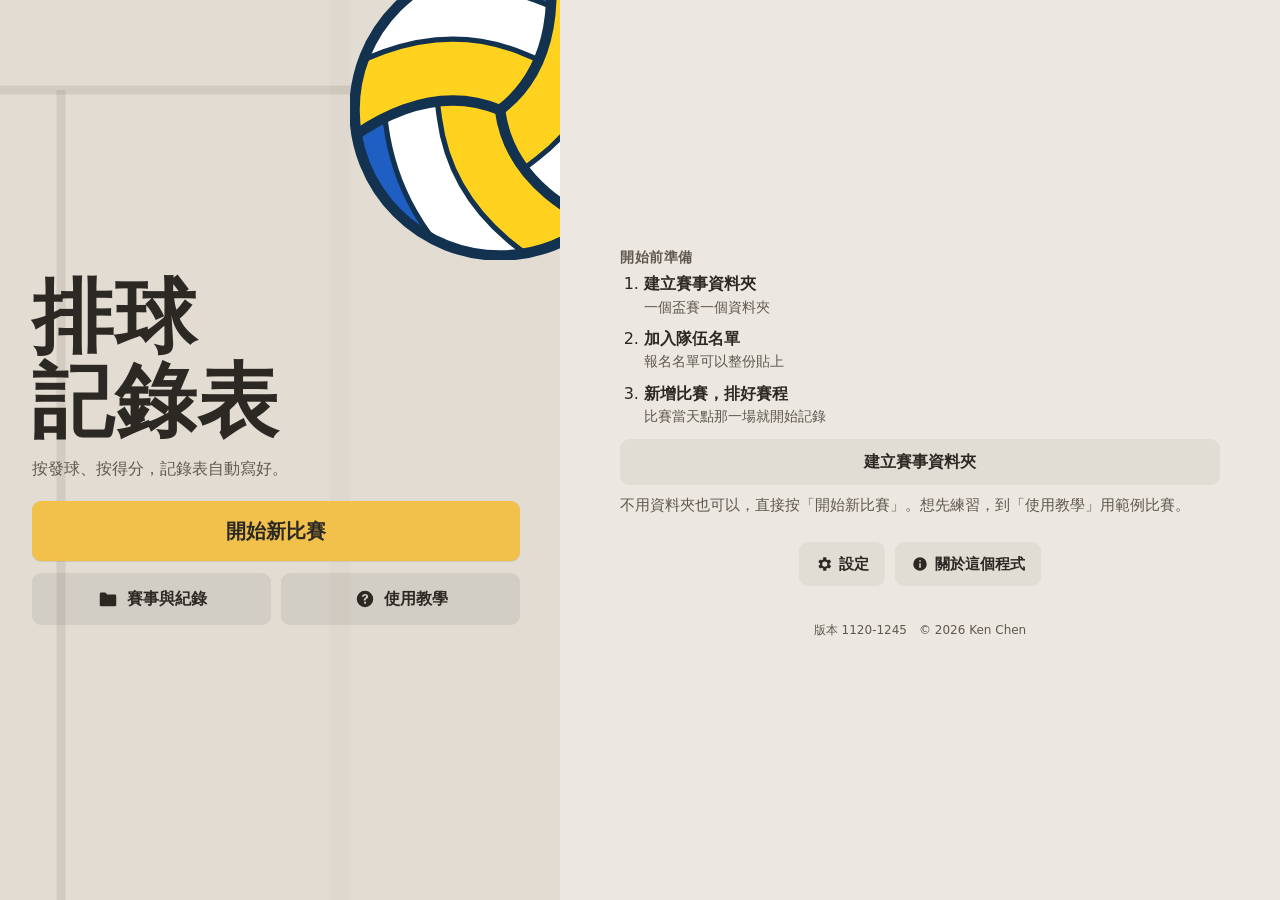
==== index.html @ c7e8d46a "正式版候選 1120-1245：加積分分頁（等使用者說上線） Co-Authored-By: Claude Opus 5.5 <noreply@anthropic.com> Claude-Sessio" ====
<!doctype html>
<html lang="zh-Hant">
<meta charset="utf-8">
<meta name="viewport" content="width=device-width,initial-scale=1,viewport-fit=cover">
<meta name="theme-color" content="#12324F">
<meta name="apple-mobile-web-app-capable" content="yes">
<meta name="mobile-web-app-capable" content="yes">
<meta name="apple-mobile-web-app-title" content="排球記錄表">
<link rel="apple-touch-icon" href="icons/icon2-180.png">
<link rel="icon" href="icons/icon2-192.png">
<link rel="manifest" href="manifest.webmanifest">
<meta name="description" content="手機、平板、電腦都能用的排球電子記錄表。按發球、按得分，記錄表自動寫好，可以離線使用。">
<meta property="og:type" content="website">
<meta property="og:title" content="排球電子記錄表">
<meta property="og:description" content="按發球、按得分，記錄表自動寫好。資料只存在自己的裝置，可以離線使用。">
<meta property="og:url" content="https://kenchen0728.github.io/volleyball-scoresheet/">
<meta property="og:image" content="https://kenchen0728.github.io/volleyball-scoresheet/icons/icon2-512.png">
<title>排球電子記錄表</title>
<meta name="claude:viewport-fit-sides" content="cover">
<style>
/* 版面概念：整頁固定一個畫面不上下滑。手機用底部分頁，平板用側邊分頁，細節用浮動面板。
   系統字型為刻意選擇：比賽現場可能沒有網路，不能依賴線上字型。 */
:root{
  --bg:#ECE8E1; --panel:#F7F5F1; --ink:#2C2925; --muted:#5E584F; --line:#D5CFC5; --soft:#E2DDD5; --line2:#CBC4B8;
  --t1:#0A5AA8; --t1-soft:#DCEAF7; --t1-on:#FFFFFF; --t2:#B8420B; --t2-soft:#FBE6DA; --t2-on:#FFFFFF;
  --ok:#0B6E43; --ok-soft:#D9F0E4; --warn:#8A5A00; --warn-soft:#FDF0CC; --bad:#B3261E; --bad-soft:#FBE4E2;
  --on-accent:#2C2925; --scrim:rgba(44,38,32,.42); --del:#9E4A3F;--del-ink:#9E4A3F; --del-on:#FFFFFF;
  --brand:#F4F1EC; --box:#56616B; --accent:#F2C14B; --accent-ink:#2C2925; --sel:#3B3833; --sel-on:#F7F5F1;
  /* 11/12 霧灰：一般按鈕、不能按、版頭、主畫面、面板、卡片 */
  --btn:#E2DDD4; --btn-edge:transparent; --btn-ink:#2C2925; --off:#EFEBE5; --off-edge:#C4BCB0; --off-ink:#8A8378;
  --field:#FBFAF7; --field-edge:#D5CFC5; --accent-shadow:0 1px 0 rgba(90,70,20,.12); --track:#E2DDD4;
  --hdr-ink:#2C2925; --hdr-sub:#5E584F; --hdr-btn:rgba(44,41,37,.07); --hdr-mute:rgba(44,41,37,.3);
  --hero:#E2DCD2; --hero-ink:#2C2925; --hero-sub:#5F594F; --hero-btn:rgba(44,41,37,.08); --hero-line:rgba(44,41,37,.09);
  --sheet:#F7F5F1; --sheet-shadow:0 -12px 40px rgba(44,38,32,.22); --card:#F7F5F1; --card-shadow:0 1px 2px rgba(60,50,40,.07);
  --net:#3B3833; --faint:#A39B8F; --paper-shadow:0 1px 3px rgba(60,50,40,.14); --note:#E4DDCF; --note-ink:#5A4F3E;
  --font:-apple-system,BlinkMacSystemFont,"PingFang TC","Noto Sans TC","Microsoft JhengHei",system-ui,sans-serif;
  --num:"Avenir Next Condensed","DIN Alternate","Bahnschrift","Roboto Condensed","sans-serif-condensed","Arial Narrow",var(--font);
  --r:9px; --rb:9px; --rc:12px; --rs:16px;
}
@media (prefers-color-scheme:dark){:root:not([data-theme="light"]){
  --bg:#1D1C1A; --panel:#262523; --ink:#ECE8E1; --muted:#ADA69B; --line:#413E39; --soft:#302E2B; --line2:#4C4842;
  --t1:#6FB3F2; --t1-soft:#17324B; --t2:#F59A63; --t2-soft:#44260F;
  --ok:#5FD39A; --ok-soft:#123A2C; --warn:#EDB95E; --warn-soft:#3C2C0D; --bad:#F2918A; --bad-soft:#47201D;
  --on-accent:#2A2723; --scrim:rgba(0,0,0,.55); --del:#B4594D;--del-ink:#E58A7E; --del-on:#FFFFFF; --brand:#272624; --box:#3D444B; --sel:#E8E3DB; --sel-on:#1D1C1A; --sheet-dim:.9; --cs:dark; color-scheme:dark;
  --accent:#F0C24E; --accent-ink:#2A2723; --accent-shadow:none;
  --btn:#3A3733; --btn-ink:#ECE8E1; --off:#232220; --off-edge:#4C4842; --off-ink:#7C766C; --field:#232220; --field-edge:#45423C; --track:#2D2B28;
  --hdr-ink:#ECE8E1; --hdr-sub:#ADA69B; --hdr-btn:rgba(255,255,255,.08); --hdr-mute:rgba(255,255,255,.28);
  --hero:#2A2826; --hero-ink:#ECE8E1; --hero-sub:#BDB6AB; --hero-btn:rgba(255,255,255,.09); --hero-line:rgba(255,255,255,.06);
  --sheet:#2A2926; --sheet-shadow:0 -12px 40px rgba(0,0,0,.5); --card:#272624; --card-shadow:none;
  --net:#D8D2C8; --faint:#6F695F; --paper-shadow:none; --note:#34302A; --note-ink:#D9CFBE;
}}
:root[data-theme="dark"]{
  --bg:#1D1C1A; --panel:#262523; --ink:#ECE8E1; --muted:#ADA69B; --line:#413E39; --soft:#302E2B; --line2:#4C4842;
  --t1:#6FB3F2; --t1-soft:#17324B; --t2:#F59A63; --t2-soft:#44260F;
  --ok:#5FD39A; --ok-soft:#123A2C; --warn:#EDB95E; --warn-soft:#3C2C0D; --bad:#F2918A; --bad-soft:#47201D;
  --on-accent:#2A2723; --scrim:rgba(0,0,0,.55); --del:#B4594D;--del-ink:#E58A7E; --del-on:#FFFFFF; --brand:#272624; --box:#3D444B; --sel:#E8E3DB; --sel-on:#1D1C1A; --sheet-dim:.9; --cs:dark; color-scheme:dark;
  --accent:#F0C24E; --accent-ink:#2A2723; --accent-shadow:none;
  --btn:#3A3733; --btn-ink:#ECE8E1; --off:#232220; --off-edge:#4C4842; --off-ink:#7C766C; --field:#232220; --field-edge:#45423C; --track:#2D2B28;
  --hdr-ink:#ECE8E1; --hdr-sub:#ADA69B; --hdr-btn:rgba(255,255,255,.08); --hdr-mute:rgba(255,255,255,.28);
  --hero:#2A2826; --hero-ink:#ECE8E1; --hero-sub:#BDB6AB; --hero-btn:rgba(255,255,255,.09); --hero-line:rgba(255,255,255,.06);
  --sheet:#2A2926; --sheet-shadow:0 -12px 40px rgba(0,0,0,.5); --card:#272624; --card-shadow:none;
  --net:#D8D2C8; --faint:#6F695F; --paper-shadow:none; --note:#34302A; --note-ink:#D9CFBE;
}
*{box-sizing:border-box}
html,body{height:100%}
html{-webkit-text-size-adjust:100%}
body{margin:0;background:var(--bg);color:var(--ink);font:16px/1.4 var(--font);font-variant-numeric:tabular-nums;overflow:hidden}
#app{height:100%;display:flex;flex-direction:column;max-width:1200px;margin:0 auto}
h1,h2,h3,p,ul{margin:0;padding:0}
h1{font-size:18px}
h2{font-size:17px}
button,input{font:inherit;color:inherit}
button{cursor:pointer;touch-action:manipulation;border:1px solid var(--line);background:var(--panel);border-radius:var(--r);min-height:46px;padding:0 12px;font-weight:600}
button:disabled{cursor:not-allowed;opacity:.45}
button:focus-visible,input:focus-visible{outline:3px solid var(--ink);outline-offset:1px}
input{width:100%;min-height:46px;padding:0 10px;font-size:16px;background:var(--panel);border:1px solid var(--line);border-radius:var(--r)}
input:disabled{background:var(--soft);color:var(--muted)}
input[type="date"],input[type="time"]{-webkit-appearance:none;appearance:none;display:flex;align-items:center;height:46px;line-height:44px;padding-top:0;padding-bottom:0;min-width:0;max-width:100%;text-align:left}
input::-webkit-date-and-time-value{text-align:left;line-height:44px;min-height:44px;margin:0;padding:0}
.fields>label{overflow:hidden}
label{display:flex;flex-direction:column;gap:3px;font-size:14px;color:var(--muted);min-width:0}
.primary{background:var(--ink);border-color:var(--ink);color:var(--bg)}
.go{background:var(--ok);border-color:var(--ok);color:var(--on-accent)}
.danger,.pad button.back,.bench .chip.blank.clear,.chip.blank.clear,button.danger{background:var(--del);border-color:var(--del);color:var(--del-on)}
.kphead .go{min-width:64px}
.ghost{background:transparent}
.muted{color:var(--muted);font-size:14px}
.warning{background:var(--warn-soft);color:var(--warn);padding:10px 12px;border-radius:var(--r);font-size:14px}
.note{background:var(--soft);padding:10px 12px;border-radius:var(--r);font-size:14px}
.good{background:var(--ok-soft);color:var(--ok);padding:10px 12px;border-radius:var(--r);font-weight:600;font-size:15px}
.row{display:flex;gap:8px;align-items:center}
.row>*{flex:1 1 0;min-width:0}

/* 外框 */
.bar{flex:none;display:flex;align-items:center;gap:8px;padding-block:6px;padding-left:max(12px,env(safe-area-inset-left,0px));padding-right:max(12px,env(safe-area-inset-right,0px))}
.bar h1{flex:1;min-width:0;white-space:nowrap;overflow:hidden;text-overflow:ellipsis}
.bar button{min-height:38px;font-size:14px}
.shell{flex:1;min-height:0;display:flex;flex-direction:column}
.page{flex:1;min-height:0;overflow:auto;display:flex;flex-direction:column;gap:8px;padding-block:2px 8px;padding-left:max(12px,env(safe-area-inset-left,0px));padding-right:max(12px,env(safe-area-inset-right,0px))}
.nav{flex:none;display:grid;grid-auto-flow:column;grid-auto-columns:minmax(0,1fr);background:var(--panel);border-top:1px solid var(--line);padding-bottom:env(safe-area-inset-bottom,0px)}
.nav button{border:0;border-radius:0;background:transparent;min-height:58px;padding:4px 2px;font-size:13px;display:flex;flex-direction:column;align-items:center;justify-content:center;gap:1px;min-width:0;border-top:3px solid transparent}
.nav button span{display:block;max-width:100%;overflow:hidden;text-overflow:ellipsis;white-space:nowrap}
.nav small{font-weight:500;color:var(--muted);font-size:11px}
.nav small.done{color:var(--ok)}
.nav button[aria-current="true"]{border-top-color:var(--ink);background:var(--soft)}
@media (min-width:760px){
  .shell{flex-direction:row-reverse}
  .nav{width:128px;display:flex;flex-direction:column;border-top:0;border-right:1px solid var(--line);padding-left:env(safe-area-inset-left,0px)}
  .nav button{flex:1;max-height:96px;font-size:15px;border-top:0;border-left:4px solid transparent}
  .nav button[aria-current="true"]{border-left-color:var(--ink)}
}

/* 比賽列表、資料 */
.match{display:flex;gap:8px;align-items:center;justify-content:space-between;flex-wrap:wrap;padding:10px 0;border-top:1px solid var(--line)}
.match .t{min-width:0;flex:1 1 200px}
.match strong{display:block;overflow-wrap:anywhere}
.pill{display:inline-block;font-size:13px;font-weight:600;padding:0 7px;border-radius:4px;background:var(--soft);color:var(--muted);white-space:nowrap}
.pill.ok{background:var(--ok-soft);color:var(--ok)}
.fields{display:grid;grid-template-columns:repeat(2,minmax(0,1fr));gap:8px}
.fields .wide{grid-column:1/-1}
.seg{display:grid;grid-template-columns:1fr 1fr;border:1px solid var(--line);border-radius:var(--r);overflow:hidden}
.seg button{border:0;border-radius:0;background:var(--panel)}
.seg button+button{border-left:1px solid var(--line)}
.seg button[aria-pressed="true"]{background:var(--ink);color:var(--bg)}

/* 隊伍頁 */
.teampage{--c:var(--t1);--s:var(--t1-soft);--o:var(--t1-on)}
.teampage.t2{--c:var(--t2);--s:var(--t2-soft);--o:var(--t2-on)}
.nameline{display:flex;gap:6px;align-items:flex-end}
.nameline>div{flex:1;min-width:0}
.swatch{padding:0;background:var(--j);border:2px solid var(--line)}
.nameline button{font-size:14px;padding:0 10px}
.nameline label{font-size:0;gap:0}
.split{flex:none;display:flex;flex-direction:column;gap:8px}
.foot{flex:none;display:flex;flex-direction:column;gap:6px;margin-top:auto}
.full{width:100%}
/* 所有號碼格都是同尺寸正方形，不隨畫面拉伸 */
.rosterbox{display:flex;flex-direction:column;gap:4px;min-width:0}
.chips,.libs,.pad,.benchrow{display:grid;grid-template-columns:repeat(6,minmax(0,60px));gap:6px;justify-content:start}
@media (min-width:600px){.luside .benchrow{grid-template-columns:repeat(auto-fill,60px)}}
.libs{align-items:center}
.sec{font-size:13px;font-weight:600;color:var(--muted)}
.sec.lib{margin-top:8px;color:var(--c)}
.chip{position:relative;aspect-ratio:1;min-height:0;padding:2px;display:flex;flex-direction:column;align-items:center;justify-content:center;background:var(--s);color:var(--c);border-color:transparent;min-width:0}
.chip b{font-size:21px;line-height:1.1}
.chip small{position:absolute;left:2px;right:2px;bottom:1px;text-align:center;font-size:10px;line-height:1.2;font-weight:500;color:var(--ink);overflow:hidden;text-overflow:ellipsis;white-space:nowrap}
.ul{text-decoration:underline;text-decoration-thickness:3px;text-underline-offset:3px}
.chip.blank{background:transparent;border:1px dashed var(--line);color:var(--muted);cursor:default;font-size:14px;font-weight:600}
button.chip.blank{cursor:pointer}
.bench .chip[aria-pressed="true"]:not(.blank){outline:3px solid var(--ok)}
.chip.lib:not(.blank){background:var(--c);color:var(--o)}
.chip.lib:not(.blank) small{color:var(--o)}
.chip.editing{outline:3px solid var(--ink);outline-offset:1px}
.chip.blank.editing{background:var(--s);border-style:solid;color:var(--c)}
.chip.lib.blank:not(.editing)::after{content:"L";color:var(--muted);font-weight:600}
.hint{grid-column:1/-1;height:42px;display:flex;align-items:center;font-size:14px;color:var(--muted)}
.hint.err{color:var(--bad);font-weight:600}
.acts{grid-column:1/-1;display:grid;grid-template-columns:repeat(4,1fr);gap:6px}
.kp .acts button{height:40px;min-height:0;font-size:14px}
.kp .acts button[aria-pressed="true"]{background:var(--c);border-color:var(--c);color:var(--o)}
.chip:disabled{opacity:1;cursor:default}
.chip.off:disabled{opacity:.35}
.chip[aria-pressed="true"]:not(.blank){outline:3px solid var(--c)}
.pad button{aspect-ratio:1;min-height:0;font-size:21px;padding:0}
.pad .add{background:var(--c);border-color:var(--c);color:var(--o);font-size:15px}
.colors{display:grid;grid-template-columns:repeat(6,minmax(0,1fr));gap:5px}
.colors button{display:flex;flex-direction:column;align-items:center;justify-content:center;gap:2px;min-height:56px;padding:2px;font-size:12px}
.colors i{display:block;width:26px;height:26px;border-radius:6px;background:var(--j);border:1px solid var(--muted)}
.colors button[aria-pressed="true"]{outline:3px solid var(--ink)}
.pad .back{font-size:17px}
.bench .chip.t2{--c:var(--t2);--s:var(--t2-soft)}
.bench .chip.t1{--c:var(--t1);--s:var(--t1-soft)}
@media (min-width:760px){.split{flex-direction:row;gap:24px}}

/* 名單：比照紙本，兩隊並列、號碼＋姓名兩欄 */
.sheetgrid{flex:none;display:grid;grid-template-columns:repeat(2,minmax(0,1fr));border:2px solid var(--ink);border-radius:4px;background:var(--panel)}
.sheetgrid>*{min-width:0}
.rh.t1,.rr.t1,.ch.t1{border-right:2px solid var(--ink)}
.rh{--c:var(--t1);display:flex;gap:3px;align-items:center;padding:3px;border-bottom:1px solid var(--ink)}
.rh.t2{--c:var(--t2)}
.rh input{min-height:32px;height:32px;padding:0 4px;font-weight:700;color:var(--c);border:0;background:transparent;flex:1;min-width:0}
.rh .swatch{width:28px;height:28px;min-height:0;border-radius:4px;flex:none}
.ab{font-weight:700;color:var(--c);padding:0 3px}
.ch{display:grid;grid-template-columns:42px 1fr;font-size:12px;color:var(--muted);text-align:center;border-bottom:1px solid var(--ink)}
.rr{--c:var(--t1);--s:var(--t1-soft);display:grid;grid-template-columns:42px minmax(0,1fr);height:26px;border-bottom:1px solid var(--line)}
.rr.t2{--c:var(--t2);--s:var(--t2-soft)}
.num{min-height:0;height:100%;padding:0;border:0;border-right:1px solid var(--line);border-radius:0;background:transparent;color:var(--c)}
.num b{font-size:16px;line-height:1}
.circ{display:inline-flex;align-items:center;justify-content:center;border:2px solid currentColor;border-radius:50%}
.num b.circ{width:23px;height:23px;font-size:13px}
.cell b.circ{width:60px;height:60px;border-width:3px;font-size:30px}
.chip b.circ{width:38px;height:38px;font-size:17px}
.mk{font-style:normal;font-weight:800;margin-right:5px;display:inline-flex;align-items:center;justify-content:center;width:22px;height:22px;border:2px solid currentColor;border-radius:4px;font-size:13px}
.mk.c{border-radius:50%}
.rr.t1,.lusheet.t1,.bench .chip.t1{--j:var(--t1-j);--jt:var(--t1-jt)}
.rr.t2,.lusheet.t2,.bench .chip.t2{--j:var(--t2-j);--jt:var(--t2-jt)}
.num.on{background:var(--s);outline:3px solid var(--ok);outline-offset:-3px}
.num.fill,.cell.fill,.bench .chip{background:var(--j);color:var(--jt);border-color:var(--line)}
.num.fill{border-bottom:1px solid var(--line)}
.num:disabled{opacity:1;cursor:default}
.rr input{min-height:0;height:100%;padding:0 4px;border:0;border-radius:0;background:transparent;line-height:1}
.rr input:disabled{background:transparent;color:var(--ink);opacity:1;-webkit-text-fill-color:var(--ink)}
.band{grid-column:1/-1;text-align:center;font-size:12px;font-weight:700;padding:2px 0;border-bottom:1px solid var(--ink);border-top:1px solid var(--ink)}
.bookmiss{display:flex;align-items:center;justify-content:space-between;gap:6px;min-height:44px;padding:6px 10px;border:1px solid var(--line2);background:var(--card);color:var(--ink);font-size:13px;text-align:left}
.bookmiss>span{min-width:0;color:var(--muted)}
.bookbar{display:flex;flex-direction:column;gap:6px;flex:none;width:100%;max-width:760px;align-self:center}
.bookmiss b{flex:none;font-weight:700}
.bkfix{display:grid;grid-template-columns:56px minmax(0,1fr) minmax(0,1fr);gap:8px;align-items:center;padding:10px 0;border-top:1px solid var(--line)}
.bkfix>b{font-size:18px}
.bkfix>input{grid-column:2/4}
.bkfix>button{min-height:44px}
.bkfix>button:first-of-type{grid-column:1/3}
.bookfill{display:flex;flex-direction:column;gap:8px}
.tools{display:grid;grid-template-columns:repeat(2,minmax(0,1fr));gap:8px;flex:none;margin-top:auto}
.tool{--c:var(--t1);--s:var(--t1-soft);--o:var(--t1-on);display:flex;flex-direction:column;gap:5px;min-width:0}
.tool.t2{--c:var(--t2);--s:var(--t2-soft);--o:var(--t2-on)}
.count{font-size:14px;font-weight:600;color:var(--c)}
.tool button{min-height:36px;font-size:14px;padding:0 4px}
.tool .good{padding:6px;text-align:center}
.tool .foot button{min-height:40px;font-size:14px;width:100%}
.page.kpopen{padding-bottom:230px}
.kp{--c:var(--t1);--s:var(--t1-soft);--o:var(--t1-on);position:fixed;left:0;right:0;bottom:0;z-index:15;background:var(--panel);border-top:2px solid var(--ink);display:flex;flex-direction:column;gap:6px;align-items:center;padding-block:8px calc(8px + env(safe-area-inset-bottom,0px));padding-left:max(12px,env(safe-area-inset-left,0px));padding-right:max(12px,env(safe-area-inset-right,0px))}
.kp.t2{--c:var(--t2);--s:var(--t2-soft);--o:var(--t2-on)}
.kp>*{width:100%;max-width:396px}
.kphead{display:flex;justify-content:space-between;align-items:center;gap:8px;font-size:14px;color:var(--muted)}
.kphead button{min-height:36px;font-size:14px}
.kphead .err{color:var(--bad);font-weight:600}
.kp .subbody{min-height:84px;display:flex;flex-direction:column;gap:6px}
.kp .acts{display:grid;grid-template-columns:repeat(3,1fr);gap:6px}
.kp .pad{justify-content:space-between}

/* 比賽：上比分、中球場、下得分鈕 */
.ptsum{display:flex;flex-direction:column;gap:1px}
.ptset{display:grid;grid-template-columns:auto 58px minmax(0,1fr) 58px;gap:6px;align-items:end}
.sw{display:flex;flex-direction:column;gap:3px;min-width:0}
.sw .seg button{font-size:14px;padding:0 2px;line-height:1.15}
.ptset strong{padding-bottom:12px}
.board{display:grid;grid-template-columns:minmax(0,1fr) 46px 88px 46px minmax(0,1fr);align-items:center;gap:4px;flex:none}
.ss{display:flex;flex-direction:column;align-items:center;min-width:0}
.ss.t1{--c:var(--t1)}.ss.t2{--c:var(--t2)}
.ss .tn{font-weight:700;color:var(--c);max-width:100%;overflow:hidden;text-overflow:ellipsis;white-space:nowrap}
.ss b{font-size:42px;line-height:1.05}
.mid{text-align:center;font-weight:700;font-size:14px}
.mid small{font-weight:500;color:var(--muted)}
.pcourt{flex:none;display:grid;grid-template-columns:repeat(2,minmax(0,1fr)) 5px repeat(2,minmax(0,1fr));grid-auto-rows:52px;gap:3px;width:100%;max-width:400px;align-self:center}
.net{grid-column:3;grid-row:1/4;background:var(--ink);border-radius:2px}
.pc{position:relative;display:flex;align-items:center;justify-content:center;border-radius:6px;background:var(--j);color:var(--jt);border:1px solid var(--line);padding:0;min-height:0}
.pc:disabled{opacity:1;cursor:default}
.pc.pk{box-shadow:0 0 0 2px var(--ink)}
.pc.sel{outline:3px solid var(--ok);outline-offset:-3px}
.lockline{text-align:center;flex:none}
.scrim.light{background:var(--scrim);opacity:.55}
.tbar{flex:none;display:flex;align-items:center;gap:8px;padding:3px 8px;border:1px solid var(--line);border-radius:var(--r);background:var(--panel);font-size:14px}
.tbar span{flex:1;min-width:0}
.tbar b{font-size:24px;line-height:1}
.tbar button{min-height:34px;font-size:13px}
.tpop{position:fixed;left:50%;top:30%;transform:translateX(-50%);z-index:30;width:260px;max-width:calc(100% - 32px);padding:18px 14px;text-align:center;background:var(--panel);border:3px solid #E5281E;border-radius:12px;display:flex;flex-direction:column;gap:4px;box-shadow:0 8px 28px rgba(0,0,0,.45)}
.tpop b{font-size:72px;line-height:1;color:#E5281E}
.tx{position:absolute;right:6px;top:6px;width:40px;height:40px;min-height:0;padding:0}
.lmk{position:absolute;right:0;top:0;width:22px;height:20px;display:flex;align-items:center;justify-content:center;font-size:13px;font-weight:800;background:#F7CE1E;color:#141414;border-radius:0 5px 0 5px}
.pc.isl{box-shadow:inset 0 0 0 3px #F7CE1E}
@keyframes flashbad{0%,49%{box-shadow:0 0 0 4px #E5281E,inset 0 0 0 4px #E5281E}50%,100%{box-shadow:0 0 0 4px transparent,inset 0 0 0 3px #F7CE1E}}
.pc.bad{outline:0;animation:flashbad .7s linear infinite;z-index:1}
@media (prefers-reduced-motion:reduce){.pc.bad{animation:none;box-shadow:0 0 0 4px #E5281E,inset 0 0 0 4px #E5281E}}
.strips,.tt{display:grid;grid-template-columns:1fr 1fr;gap:10px;flex:none;width:100%;max-width:400px;align-self:center}
.strip{display:flex;justify-content:space-between;gap:6px}
.ls{display:flex;gap:4px}
.lc{position:relative;width:46px;height:46px;min-height:0;padding:0;background:var(--j);color:var(--jt);border-color:var(--line)}
.lc.t1{--j:var(--t1-j);--jt:var(--t1-jt)}.lc.t2{--j:var(--t2-j);--jt:var(--t2-jt)}
.lc span{position:absolute;right:3px;top:1px;font-size:10px;font-weight:800}
.lc b{font-size:18px}
.lc.away{opacity:.35}
.lc:disabled{cursor:default}
.lc.sel{outline:3px solid var(--ok)}
.oc{position:relative;width:46px;height:46px;min-height:0;padding:0;border-style:dashed;background:transparent}
.oc b{font-size:18px}
.oc span{position:absolute;left:0;right:0;bottom:1px;font-size:10px;color:var(--muted)}
.oc:not(:disabled){border-color:var(--ok);border-style:solid}
.oc:disabled{opacity:1;cursor:default}
.tg{display:grid;grid-template-columns:1fr 1fr 1fr;gap:4px}
.tg .ex{grid-column:1/-1;font-size:12px;color:var(--muted);text-align:center}
.penbtn{flex:none;min-height:38px;width:100%;background:var(--del);border-color:var(--del);color:var(--del-on)}
.irb{display:flex;gap:14px;align-items:center;font-size:14px}
.irb i{display:inline-flex;width:24px;height:24px;align-items:center;justify-content:center;border:1px solid var(--line);font-style:normal;font-weight:800;color:var(--bad)}
.logbox{max-height:300px;overflow:auto;display:flex;flex-direction:column;gap:6px}
.rotb{display:grid;grid-template-columns:1fr 1fr;gap:6px;flex:none}
.rotb button{min-height:40px;font-size:14px;padding:0 4px}
.ghost-file{display:flex;align-items:center;justify-content:center;min-height:46px;border:1px solid var(--line);border-radius:var(--r);font-weight:600;color:var(--ink);flex-direction:row}
.ghost-file input{position:absolute;opacity:0;width:1px;height:1px}
/* 記錄表：一律白底黑字，比照紙本 A4 橫式 */
.rv{position:fixed;inset:0;z-index:40;display:flex;flex-direction:column;background:var(--bg)}
.rvbar{flex:none;display:flex;flex-wrap:wrap;gap:6px;align-items:center;padding-block:calc(6px + var(--safe-top)) 6px;padding-left:max(10px,env(safe-area-inset-left,0px));padding-right:max(10px,env(safe-area-inset-right,0px))}
.rvbar button{min-height:40px;font-size:14px}
.rvscroll{flex:1;min-height:0;overflow:auto;background:#777;padding:10px}
.paper{--ink:#000;--line:#000;--muted:#333;--bad:#000;width:277mm;min-height:190mm;background:#fff;color:#000;padding:0;font-size:8pt;line-height:1.15;font-variant-numeric:tabular-nums;margin:0 auto}
.paper h1{font-size:13pt;text-align:center}
.paper h3{font-size:8pt;margin:1.2mm 0 .5mm}
.ph div{display:flex;flex-wrap:wrap;gap:0 5mm;margin:1mm 0;border-bottom:1px solid #000;padding-bottom:1mm}
.pm{display:grid;grid-template-columns:197mm 79mm;gap:1mm}
.setb{border:1px solid #000;margin-bottom:1mm}
.seth{display:flex;gap:5mm;padding:.5mm 1mm;border-bottom:1px solid #000}
.setg{display:grid;grid-template-columns:1fr 1fr}
.tb{min-width:0}
.tb+.tb{border-left:1px solid #000}
.tbh{padding:.4mm 1mm;border-bottom:1px solid #000;display:flex;gap:1.5mm;align-items:center}
.tbh .to{margin-left:auto}
.ci{display:inline-flex;align-items:center;justify-content:center;width:4mm;height:4mm;border:1px solid #000;border-radius:50%;font-size:7pt}
.tbb{display:grid;grid-template-columns:minmax(0,1fr) auto}
.paper table{border-collapse:collapse;width:100%}
.paper th,.paper td{border:.5px solid #000;padding:.3mm .4mm;text-align:center;font-weight:400;color:#000;font-size:7.5pt}
.lu th{white-space:nowrap;width:9mm;font-size:6.5pt}
.lu td{width:12.5mm;height:4.6mm}
.lu .rd td{height:11mm;vertical-align:top;font-size:7pt;word-spacing:1px}
.xm{font-weight:700}
.endc{display:inline-block;border:1px solid #000;border-radius:50%;padding:0 .6mm}
.pts{display:grid;grid-auto-flow:column;grid-auto-columns:3.6mm;font-size:5.5pt;border-left:.5px solid #000;height:100%;min-height:42mm}
.pt{display:flex;align-items:center;justify-content:center;position:relative;border-bottom:.2px solid #bbb}
.pt.on::after{content:"";position:absolute;left:0;right:0;top:50%;border-top:.8px solid #000;transform:rotate(-40deg)}
.pt.pen{border-radius:50%;outline:.6px solid #000}
.pt.last{font-weight:800;border-bottom:1.2px solid #000}
.pt.off{color:#999}
.ros{display:grid;grid-template-columns:1fr 1fr;gap:.6mm}
.ro td:first-child{width:7mm}
.ro td,.ro th{height:3.6mm;font-size:6.5pt}
.ro .sg{height:6mm}
.ca{display:inline-flex;align-items:center;justify-content:center;min-width:3.6mm;border:.7px solid #000;border-radius:50%}
.paper .res th,.paper .res td{font-size:6.5pt;padding:.3mm}
.paper .res b{font-weight:700}
.paper .irb{gap:3mm;font-size:7pt;margin-bottom:.5mm}
.paper .irb i{width:3.6mm;height:3.6mm;border-color:#000;color:#000}
.ts{display:flex;justify-content:space-between;margin-top:.5mm;font-size:7pt}
.nt{border:.5px solid #000;min-height:8mm;padding:.5mm;font-size:6.5pt}
.sgn th{width:12mm}.sgn td{height:6mm}
@media print{
  @page{size:A4 landscape;margin:8mm 10mm}
  html,body{height:auto;overflow:visible;background:#fff}
  #app{display:block;height:auto;max-width:none}
  #app>:not(.rv){display:none!important}
  .rv{position:static;display:block;background:#fff}
  .rvbar{display:none}
  .rvscroll{overflow:visible;padding:0;background:#fff}
  .paper{margin:0;zoom:.97}
}
.rtabs{display:flex;flex-wrap:wrap;gap:4px;flex:none}
.rtabs button{flex:1 1 auto;min-height:38px;font-size:13px;padding:0 6px}
.rtabs button[aria-pressed="true"]{background:var(--ink);color:var(--bg);border-color:var(--ink)}
.rt{--c:var(--t1)}.rt.t2{--c:var(--t2)}
.rth{display:flex;gap:10px;align-items:baseline;font-size:13px;flex-wrap:wrap;margin-bottom:2px}
.rth b{color:var(--c);font-size:15px}
.paper .rl,.rl{table-layout:fixed}
.rl th{font-size:12px;width:38px;font-weight:600}
.rl .sm th,.rl .sm td{padding:2px 1px}
.rl td{font-size:14px;min-width:0}
.rl small{font-size:11px;color:var(--muted)}
.rl .rr2 td{vertical-align:top;line-height:1.3}
.rend{display:inline-block;border:1.5px solid currentColor;border-radius:50%;padding:0 4px}
.notes{padding-left:18px;display:flex;flex-direction:column;gap:6px}
.pk3{display:grid;grid-template-columns:repeat(3,minmax(0,1fr));gap:6px}
.pk3.four{grid-template-columns:repeat(4,minmax(0,1fr))}
.pk3.two{grid-template-columns:repeat(2,minmax(0,1fr))}
.pk3 button:disabled{background:var(--soft);border-color:var(--line);color:var(--muted);opacity:1}
.pbtns{flex:none;display:grid;grid-template-columns:.8fr 1.45fr .8fr .8fr 1fr;gap:4px}
.pbtns button{padding:0 2px;font-size:13px;white-space:nowrap}
.injbtn{min-height:38px;font-size:13px;padding:0 2px}
.pk3 button{font-size:13px;padding:0 3px;min-height:44px}
.ic{display:flex;justify-content:center;height:24px;align-items:center}
.cd{display:block;width:15px;height:21px;border-radius:2px;box-shadow:0 0 0 1px rgba(127,127,127,.6)}
.cy{background:#F7CE1E}.cr{background:#D3122F}
.ic.same .cd:first-child{transform:rotate(-8deg)}
.ic.same .cd:last-child{margin-left:-7px;transform:rotate(6deg)}
.ic.apart{gap:16px}
.pk3 button{min-height:62px;display:flex;flex-direction:column;align-items:center;justify-content:center;gap:1px;line-height:1.15}
.pk3 small{font-size:11px;color:var(--muted);font-weight:500}
.stf{display:grid;grid-template-columns:repeat(4,minmax(0,1fr));gap:6px}
.stf button{font-size:13px;padding:0 2px}
.excbtn{border-color:var(--warn);color:var(--warn)}
.tg button{min-height:36px;font-size:12px;padding:0 2px}
.sv{width:100%;min-height:64px;font-size:22px;background:var(--ink);color:var(--bg);border-color:var(--ink)}
.rp{min-height:0;font-size:15px;padding:0 4px}
.warnbtn{min-height:32px;font-size:13px;background:var(--warn-soft);color:var(--warn);border-color:var(--warn);flex:none}
.pc.t1{--j:var(--t1-j);--jt:var(--t1-jt)}.pc.t2{--j:var(--t2-j);--jt:var(--t2-jt)}
.pc b{font-size:24px;line-height:1}
.pc b.circ{width:36px;height:36px;font-size:18px}
.pc .pos{position:absolute;top:1px;left:4px;font-size:11px;opacity:.77}
.pc .ball{position:absolute;right:2px;bottom:2px;width:20px;height:20px;filter:none;opacity:1}
.pc.srv{outline:3px solid var(--ok);outline-offset:-1px}
.srvline{text-align:center;flex:none}
.sbs{display:grid;grid-template-columns:1fr 60px 1fr;gap:6px;flex:none}
.sb{min-height:64px;font-size:16px;line-height:1.2;background:var(--j);color:var(--jt);border-color:var(--line);overflow-wrap:anywhere}
.sb.t1{--j:var(--t1-j);--jt:var(--t1-jt)}.sb.t2{--j:var(--t2-j);--jt:var(--t2-jt)}
.bigscore{font-size:44px;font-weight:800;text-align:center}
.res{width:100%;border-collapse:collapse;font-size:14px;table-layout:auto}
.res .sm th{font-size:11px;font-weight:600;padding:3px 1px}
.res .tot td{font-weight:700}
.times{display:flex;justify-content:space-between;gap:6px;flex-wrap:wrap;font-size:14px}
.cfr{display:grid;grid-template-columns:1fr 1fr;gap:8px}
.cf{--c:var(--t1);display:flex;flex-direction:column;align-items:center;gap:2px;padding:8px;border:1px solid var(--line);border-radius:var(--r);min-width:0}
.cf.t2{--c:var(--t2)}
.cf strong{color:var(--c);overflow-wrap:anywhere;text-align:center}
.cf small{color:var(--c)}
.cf .ball{width:52px;height:52px}
.res th,.res td{border:1px solid var(--line);padding:6px 2px;text-align:center}

/* 挑邊：坐在記錄台看出去，兩隊左右對放 */
.toss{display:grid;grid-template-columns:minmax(0,1fr) 52px minmax(0,1fr);gap:6px;align-items:center;max-width:480px;width:100%;align-self:center}
.side{--c:var(--t1);display:flex;flex-direction:column;align-items:center;gap:6px;padding:12px 6px;min-height:0;position:relative;min-width:0;border:2px solid var(--line)}
.side.t2{--c:var(--t2)}
.side.on{border-color:var(--c)}
.side:disabled{opacity:1;cursor:default}
.side strong{color:var(--c);font-size:17px;overflow-wrap:anywhere;text-align:center}
.side small{font-size:13px;color:var(--c);min-height:18px}
.ltr{font-size:15px;font-weight:700;color:var(--muted)}
.ball{transition:filter .15s,opacity .15s}
.side:not(.on) .ball{filter:grayscale(1);opacity:.4}
.swap{width:52px;height:52px;padding:0;font-size:22px;min-height:0}
.scorer{align-self:center;font-size:13px;color:var(--muted);border-top:2px solid var(--line);padding:3px 28px 0}
.ask{display:flex;flex-direction:column;gap:6px}
.pick{display:grid;grid-template-columns:1fr 1fr;gap:8px}
.pick button{min-height:72px;font-size:17px;overflow-wrap:anywhere;padding:4px 8px}
.pick button.t1[aria-pressed="true"]{background:var(--t1);border-color:var(--t1);color:var(--t1-on)}
.pick button.t2[aria-pressed="true"]{background:var(--t2);border-color:var(--t2);color:var(--t2-on)}

/* 陣容單：比照紙本，前排 IV III II，後排 V VI I */
.lutabs{display:grid;grid-template-columns:1fr 1fr;gap:6px}
.lutabs button{font-size:15px;min-width:0;overflow:hidden;text-overflow:ellipsis;white-space:nowrap}
.lutabs button.t1[aria-pressed="true"]{background:var(--t1-j);border-color:var(--ok);color:var(--t1-jt)}
.lutabs button.t2[aria-pressed="true"]{background:var(--t2-j);border-color:var(--ok);color:var(--t2-jt)}
.lusheet{--c:var(--t1);--s:var(--t1-soft);flex:none;width:292px;max-width:100%;align-self:center;border:2px solid var(--ink);border-radius:4px;background:var(--panel)}
.lusheet.t2{--c:var(--t2);--s:var(--t2-soft)}
.lusheet header{display:flex;justify-content:space-between;gap:8px;padding:6px 10px;border-bottom:2px solid var(--ink);flex-wrap:wrap}
.lusheet header span{font-size:14px;color:var(--muted);min-width:0}
.sheetnet{text-align:center;font-size:12px;letter-spacing:.4em;color:var(--muted);border-bottom:1px dashed var(--line);padding:1px 0}
.lugrid{display:grid;grid-template-columns:repeat(3,minmax(0,1fr))}
.cell{--c:inherit;position:relative;padding:0;aspect-ratio:1;min-height:0;border:0;border-radius:0;border-right:1px solid var(--line);border-bottom:1px solid var(--line);background:transparent;color:var(--c);display:flex;align-items:center;justify-content:center}
.cell:nth-child(3n){border-right:0}
.cell:nth-child(n+4){border-bottom:0}
.cell b{font-size:34px;line-height:1}
.cell .pos{position:absolute;top:3px;left:7px;font-size:13px;font-weight:700;color:var(--muted)}
.cell.sel{background:var(--s);outline:4px solid var(--ok);outline-offset:-4px}
.cell.fill.sel{background:var(--j)}
.cell:disabled{opacity:1;cursor:default}
.bench{display:flex;flex-direction:column;gap:6px;flex:none}

/* 浮動面板：手機從下方出現，平板靠右 */
.scrim{position:fixed;inset:0;background:var(--scrim);z-index:20}
.sheet{position:fixed;left:0;right:0;bottom:0;z-index:21;background:var(--panel);border-radius:12px 12px 0 0;max-height:84%;overflow:auto;display:flex;flex-direction:column;gap:10px;padding-block:14px calc(14px + env(safe-area-inset-bottom,0px));padding-left:max(14px,env(safe-area-inset-left,0px));padding-right:max(14px,env(safe-area-inset-right,0px))}
@media (min-width:760px){.sheet{left:auto;top:0;width:360px;max-height:none;border-radius:12px 0 0 12px;padding-top:calc(14px + var(--safe-top))}}
.sheet .imp{display:flex;justify-content:space-between;gap:8px;align-items:center;text-align:left}
.sheet .imp small{font-weight:500;color:var(--muted);white-space:nowrap}
.flag[aria-pressed="true"]{background:var(--ink);border-color:var(--ink);color:var(--bg)}

.sheettabs{overflow-x:auto;flex-wrap:nowrap;scrollbar-width:none}
.sheettabs button{flex:0 0 auto;padding:0 10px}
.sv-wrap{flex:none;width:100%;background:#fff;border-radius:2px;overflow:hidden}
.ctv{flex:none;width:100%;margin:0 auto;background:#fff;border-radius:2px;overflow:hidden}.ctv svg{display:block;width:100%;height:auto}
.ctv-res,.ctv-pen{max-width:520px}.ctv-ref{max-width:480px;margin-bottom:8px}.ctv-note{max-width:760px}
.ppr.ctrem{border:0;max-width:760px;margin-top:8px}.ctnote{max-width:520px;margin:6px auto 0;font-size:13px}
.sv-wrap svg{display:block;width:100%;height:auto}
.rotate-tip{text-align:center}
.ppr{flex:none;background:#fff;color:#000;border:3px solid #000;width:100%;max-width:560px;margin:0 auto;--pi:#1616c8}
.ppr h3{margin:0;padding:8px;text-align:center;font-size:20px;font-weight:800;color:#000;border-bottom:2px solid #000}
.ppr table{width:100%;border-collapse:collapse;table-layout:fixed;background:#fff}
.ppr th,.ppr td{border:1px solid #000;text-align:center;padding:5px 2px;color:var(--pi);font-size:16px;height:36px;background:#fff;font-weight:400}
.ppr th,.ppr .ph th{color:#000;font-size:12px;font-weight:700}
.ppr .pset{width:24%;color:var(--pi)}
.ppr th.pset{color:#000}
.ppr .pset small{color:#000;font-size:10px}
.ptot td{border-top:2px solid #000}
.pvs{display:grid;grid-template-columns:1fr auto auto 1fr;gap:6px;align-items:center;padding:6px;border-bottom:2px solid #000}
.pvs b{color:var(--pi);text-align:center;font-size:15px;overflow-wrap:anywhere}
.pvs i,.pteams i{font-style:normal;font-weight:800;border:2px solid #000;border-radius:50%;width:30px;height:30px;display:grid;place-items:center;color:#000}
.ptm{display:grid;grid-template-columns:1fr 1fr 1.4fr;border-top:2px solid #000}
.ptm div{padding:4px;text-align:center;color:var(--pi);font-size:15px;min-height:46px;border-left:1px solid #000}
.ptm div:first-child{border-left:0}
.ptm small{display:block;color:#000;font-size:11px}
.pwin{display:grid;grid-template-columns:auto 1fr auto;gap:12px;align-items:center;padding:8px 12px;border-top:3px solid #000}
.pwin span{font-weight:800;color:#000;font-size:18px}
.pwin b{color:var(--pi);font-size:18px;text-align:center}
.psh{display:grid;grid-template-columns:1fr 1fr;border-bottom:2px solid #000}
.psh h3{border:0;border-right:2px solid #000}
.psh div{text-align:center;padding:4px;color:#000}
.psh small{display:block;font-size:12px;font-weight:700}
.psh i{font-style:normal;display:inline-block;min-width:14px;color:var(--pi);font-weight:800}
.psan table{border-bottom:2px solid #000}
.psan td{height:30px}
.psan p{margin:0;padding:6px 8px;font-size:12px;color:#000;line-height:1.5}
.prem ul{margin:0;padding:0;list-style:none;color:var(--pi);font-size:15px;line-height:1.45;border-bottom:1px solid #000}
.prem ul li{display:flex;align-items:center;justify-content:space-between;gap:8px;min-height:32px;padding:4px 10px;border-bottom:1px solid #888}
.prem ul li:last-child{border-bottom:0}
.prem ul li .accx{flex:none}
.prem textarea,.psign input{width:100%;border:0;background:#fff;color:var(--pi);font:inherit;font-size:16px;min-height:0;border-radius:0;padding:6px}
.prem textarea{display:block;line-height:32px;resize:vertical;padding:0 10px;background-image:repeating-linear-gradient(#fff 0 31px,#888 31px 32px);background-attachment:local}
.prem textarea::placeholder{color:#777}
.psign th:first-child{width:24%}
.psign .psig{width:32%}
.psign td{padding:0 2px}
.pauto{font-size:14px!important}
.pname{padding:8px 10px;border-bottom:2px solid #000;color:#000}
.pname span{font-weight:800;font-size:13px;display:block}
.pname b{color:var(--pi);font-size:20px;font-weight:500}
.pgrid{display:grid;grid-template-columns:1fr 1fr}
.pf{padding:6px 10px;border-bottom:1px solid #000;border-right:1px solid #000;min-height:52px;color:#000}
.pf:nth-child(2n){border-right:0}
.pf span{display:block;font-size:12px;font-weight:700}
.pf b{color:var(--pi);font-weight:400;font-size:16px}
.pteams{display:grid;grid-template-columns:auto 1fr auto 1fr auto;gap:8px;align-items:center;padding:12px 10px}
.pteams b{color:var(--pi);text-align:center;font-size:17px;overflow-wrap:anywhere}
.pteams em{font-style:normal;color:#000;font-weight:800}
.proster table{border-top:2px solid #000}
.proster .pno{width:13%}
.proster td{height:30px}
.proster .pnm{text-align:left;padding-left:6px;font-size:15px;overflow-wrap:anywhere}
.pcap{display:inline-grid;place-items:center;width:26px;height:26px;border:2px solid var(--pi);border-radius:50%}
.proster .psec th{font-size:14px;height:28px}
.proster .pol{width:24%}
.sheetback{flex:none;width:100%}
.srvmark{display:flex;align-items:center;justify-content:center;gap:3px;margin-top:2px;color:var(--t1);--ball:30px}
.srvmark.t2{color:var(--t2)}
.srvmark i{font-style:normal;font-size:20px;line-height:1}
.srvmark span{width:var(--ball);height:var(--ball);display:block;flex:none}
.srvmark span svg,.srvmark span img{display:block;width:100%;height:100%;opacity:1;filter:none}
.srvmark b{font-size:26px;line-height:1;font-weight:800}
.tbar.t1{background:var(--t1-j);color:var(--t1-jt);border-color:var(--t1-j)}
.tbar.t2{background:var(--t2-j);color:var(--t2-jt);border-color:var(--t2-j)}
.tbar b{color:inherit}
.tbar span{font-weight:800}
.tbar button{background:#fff;color:#141414;border-color:#fff}
.setbox{display:flex;flex-direction:column;align-items:center;border:2px solid var(--line);border-radius:var(--r);padding:2px 0;background:var(--panel)}
.setbox.t1{border-color:var(--t1)}.setbox.t2{border-color:var(--t2)}
.setbox small{font-size:11px;color:var(--muted);line-height:1.2}
.setbox b{font-size:26px;line-height:1.1}
.teampick{display:grid;grid-template-columns:1fr 1fr;gap:6px;flex:none}
.teampick button{min-height:50px;font-weight:800;font-size:16px;border:3px solid var(--line);padding:0 6px}
.teampick .t1{background:var(--t1-j);color:var(--t1-jt)}
.teampick .t2{background:var(--t2-j);color:var(--t2-jt)}
.teampick.picked button{opacity:.4}
.teampick.picked button[aria-pressed="true"]{opacity:1;border-color:var(--ink);box-shadow:0 0 0 2px var(--bg) inset}
.bartime{flex:none;display:flex;gap:9px;font-size:11px;line-height:1.2;color:var(--muted);white-space:nowrap;text-align:right}
.bartime b{color:var(--ink);font-weight:700;font-size:14px;font-variant-numeric:tabular-nums}
.bar h1{min-width:0;overflow:hidden;text-overflow:ellipsis;white-space:nowrap}
.subhint{font-size:18px;font-weight:800;line-height:1.3}
.kp.t1 .subhint{color:var(--t1)}.kp.t2 .subhint{color:var(--t2)}
.fixpos{display:grid;grid-template-columns:repeat(3,1fr);gap:6px;flex:none}
.fixpos button{min-height:64px;display:flex;flex-direction:column;align-items:center;justify-content:center;padding:2px}
.fixpos small{font-size:12px;color:var(--muted)}
.fixpos b{font-size:26px;line-height:1.1}
.fsbtn{flex:none;align-self:center;display:inline-flex;align-items:center;gap:6px;min-height:44px;padding:0 16px;font-size:15px;font-weight:700}
.fsv{position:fixed;inset:0;z-index:90;background:#fff}
.whv{position:fixed;inset:0;z-index:90;background:#fff;display:flex;flex-direction:column;padding:var(--safe-top,0px) env(safe-area-inset-right,0px) env(safe-area-inset-bottom,0px) env(safe-area-inset-left,0px)}
.whbar{flex:none;display:flex;align-items:center;gap:8px;padding:6px 8px;background:#141414;color:#fff}
.whbar button{min-height:44px;min-width:52px;background:#2a2a2a;color:#fff;border-color:#2a2a2a;font-size:20px;font-weight:800}
.whbar button:disabled{opacity:.35}
.whbar span{min-width:52px;text-align:center;font-weight:700;font-variant-numeric:tabular-nums}
.whbar .whclose{margin-left:auto;font-size:15px}
.whsc{flex:1;min-height:0;overflow:auto;-webkit-overflow-scrolling:touch}
.whin svg{display:block;width:100%;height:auto}
.fsin{position:absolute;inset:0;display:flex;flex-direction:column;background:#fff}
.fssheet{flex:1;min-height:0;display:flex;align-items:center;justify-content:center;padding:4px}
.fssheet .sv-wrap{width:100%;height:100%}
.fssheet svg{width:100%;height:100%}
.fsclose{flex:none;min-height:40px;margin:0 4px 4px;background:#141414;color:#fff;border-color:#141414;font-size:15px;font-weight:700}
@media (orientation:portrait){
.fsin{inset:auto;top:50%;left:50%;width:100vh;height:100vw;width:100dvh;transform:translate(-50%,-50%) rotate(90deg)}
}
.breakt{font-size:13px}
.breakt b{font-size:22px}
.lucopy{flex:none;width:100%;min-height:44px;font-weight:700}
.toask{flex:none;padding:10px;border-radius:var(--r);text-align:center;font-size:18px;font-weight:800}
.toask.t1{background:var(--t1-j);color:var(--t1-jt)}
.toask.t2{background:var(--t2-j);color:var(--t2-jt)}
.fixrow{flex:none;width:100%;display:grid;grid-template-columns:1fr 1.4fr auto;gap:8px;align-items:center;text-align:left;min-height:48px;padding:0 12px;font-size:15px}
.fixrow.t1 span{color:var(--t1)}.fixrow.t2 span{color:var(--t2)}
.fixrow span{font-weight:800;overflow:hidden;text-overflow:ellipsis;white-space:nowrap}
.fixrow em{font-style:normal;color:var(--muted)}
.irrow{display:inline-flex;align-items:center;gap:5px;font-size:14px}
.ircl{display:block}
.excinj{display:flex;align-items:center;gap:10px;flex:none}
.excinj button{min-height:40px;font-weight:700;padding:0 12px;flex:none}
.excinj button[aria-pressed="true"]{background:var(--ink);color:var(--bg);border-color:var(--ink)}
.pfbtn{color:var(--danger,#c0392b)}
.bar{padding-top:max(6px,var(--safe-top))}
.fsin{padding:var(--safe-top) env(safe-area-inset-right,0px) env(safe-area-inset-bottom,0px) env(safe-area-inset-left,0px);box-sizing:border-box}
@media (orientation:portrait){.fsin{padding:0 env(safe-area-inset-bottom,0px) 0 var(--safe-top)}}
.helpbtn{flex:none;width:34px;min-width:34px;min-height:34px;height:34px;padding:0;border-radius:50%;font-weight:800;font-size:17px}
.help{position:fixed;inset:0;z-index:95;background:var(--bg);display:flex;flex-direction:column;gap:10px;padding:max(10px,var(--safe-top)) 16px calc(12px + env(safe-area-inset-bottom,0px));box-sizing:border-box;max-width:620px;margin:0 auto}
.hhead{flex:none;display:flex;align-items:center;justify-content:space-between;font-weight:800;color:var(--muted)}
.hhead button{width:40px;min-width:40px;min-height:40px;padding:0}
.himg{flex:1;min-height:0;display:flex;align-items:center;justify-content:center}
.himg img{max-width:100%;max-height:100%;object-fit:contain;border-radius:8px;display:block}
.htxt{flex:none;min-height:104px}
.htxt h2{margin:0 0 4px;font-size:21px}
.htxt p{margin:0;font-size:16px;line-height:1.5}
.hdots{flex:none;display:flex;justify-content:center;gap:7px;min-height:18px;align-items:center}
.hdots i{width:8px;height:8px;border-radius:50%;background:var(--line)}
.hdots i.on{background:var(--ink)}
.hcount{color:var(--muted);font-size:14px}
.hnav{flex:none}
@media (max-width:389px){.bartime span:last-child{display:none}}
/*DESIGN-START*/
/* 視覺系統：取自記錄台。深藍是球場與版頭，黃色只給「往下走」的主要動作，紅色只給不可逆動作，數字用窄體像計分板。 */
/* iPhone 上下邊。主畫面 App 有兩種實機狀況：
   一、從狀態列後面開始畫（上 inset 62）：系統蓋模糊到約 100pt，網頁關不掉，內容要排到模糊下方；開機時 100dvh 少 62，要用 100lvh 才到螢幕底。
   二、從狀態列下方開始（上 inset 0）：沒有模糊，這時 100lvh 不準，要用 100dvh。下面的 min() 兩種都對。 */
:root{--safe-top:env(safe-area-inset-top,0px);--vgap:0px;--edge:linear-gradient(90deg,#2F7BD6 0 33.4%,#fff 33.4% 66.7%,#FFD21F 66.7%)}
.statusband{position:fixed;top:0;left:0;right:0;height:var(--safe-top);background:var(--brand);z-index:99;pointer-events:none;overflow:hidden}
.footband{display:none}
@media print{.statusband,.footband{display:none}}
html{touch-action:manipulation;overscroll-behavior:none;-webkit-tap-highlight-color:transparent}
body{overscroll-behavior:none}
button,label,.bar,.nav,.pc,.ss,.mid,.setbox{-webkit-user-select:none;user-select:none;-webkit-touch-callout:none}
#app{max-width:none;height:100vh;height:100dvh}
.shell.nonav .page{padding-bottom:max(8px,env(safe-area-inset-bottom,0px))}
@media (display-mode:standalone){
  :root{--safe-top:calc(env(safe-area-inset-top,0px) + min(40px,calc(env(safe-area-inset-top,0px)*99)))}
  html{background:var(--brand);color-scheme:dark}
  body{color-scheme:var(--cs,light)}
  .statusband{height:max(6px,var(--safe-top))}
  .statusband::after,.footband::before{content:"";position:absolute;left:0;right:0;height:3px;background:var(--edge)}
  .statusband::after{bottom:0}
  .footband::before{top:0}
}
@media (display-mode:standalone) and (orientation:portrait){
  .footband{display:block;position:fixed;left:0;right:0;bottom:calc(0px - var(--vgap));height:env(safe-area-inset-bottom,0px);background:var(--brand);z-index:99;pointer-events:none;overflow:hidden}
  .shell.nonav .page{padding-bottom:calc(env(safe-area-inset-bottom,0px) + 8px)}
  .fsin{padding:0 env(safe-area-inset-bottom,0px) 0 max(6px,var(--safe-top))}
}
@media (display-mode:standalone) and (orientation:landscape) and (max-height:500px){.statusband{display:none}}
@supports (height:100lvh){
  @media (display-mode:standalone){
    :root{--app-h:min(100lvh,calc(100dvh + env(safe-area-inset-top,0px)*99));--vgap:calc(var(--app-h) - 100dvh)}
    html,body,#app{height:var(--app-h)}
    html,body{overflow:visible}
    #app{overflow:hidden}
    .rv,.fsv,.help,.scrim,.sheet,.kp,.stale{bottom:calc(0px - var(--vgap))!important}
  }
  @media (display-mode:standalone) and (orientation:portrait){.fsin{width:var(--app-h)}}
}
button{transition:background-color .1s}
button:active:not(:disabled){filter:brightness(.92)}
:root{--focus:#1F5FC4}
@media (prefers-color-scheme:dark){:root:not([data-theme="light"]){--focus:#F0C24E}}
:root[data-theme="dark"]{--focus:#FFD21F}
button:focus-visible,input:focus-visible,textarea:focus-visible,a:focus-visible{outline:3px solid var(--focus);outline-offset:1px}
.bar button:focus-visible,.hero button:focus-visible,.tbar button:focus-visible{outline-color:#FFD21F}
.primary,.go,.sv{background:var(--accent);border-color:var(--accent);color:var(--accent-ink);font-weight:800}
.primary:disabled,.go:disabled,.sv:disabled{background:var(--soft);border-color:var(--soft);color:var(--muted);opacity:1}
.ghost{background:var(--panel)}
.muted{font-size:15px}
.sheet .muted{font-size:16px;line-height:1.45}
.stephint{flex:none;font-size:16px;line-height:1.5;color:var(--ink);width:100%;max-width:760px;align-self:center}
.stephint+*{margin-top:2px}
.linkbtn{background:none;border:0;padding:0 2px;font-weight:700;text-decoration:underline;text-underline-offset:3px;color:inherit}
.dangerlink{align-self:center;color:var(--bad);margin-top:12px}
.warning{flex:none}

/* 版頭 */
.bar{background:var(--brand);color:#fff;padding-top:max(6px,calc(var(--safe-top) + 6px));padding-bottom:4px;min-height:54px}
.bar h1{font-size:19px;font-weight:800;color:#fff}
.bar button{background:transparent;border-color:rgba(255,255,255,.38);color:#fff;min-height:44px}
.helpbtn{width:44px;min-width:44px;height:44px;min-height:44px}
.bar [data-act=undo]{flex:none;white-space:nowrap}
.bar .bartime{flex:0 1 auto;min-width:0;overflow:hidden}
.kphead button,.tbar button{min-height:44px}
.tool button,.tool .foot button,.rotb button,.pbtns button,.mrow button,.shd button,.seg.three button,.fsclose,.sheettabs button{min-height:44px}
.kp .acts button{height:44px}
.hhead button{width:44px;min-width:44px;min-height:44px}
.linkbtn,.verbtn,.shead .linkbtn{min-height:44px}
.bar button:disabled{opacity:.4}
.barback{flex:none;min-height:36px;padding:0 10px 0 8px;margin-right:4px;font-size:15px;font-weight:700;white-space:nowrap;color:#fff;background:rgba(255,255,255,.16);border:1px solid rgba(255,255,255,.45)!important;border-radius:8px}
.bartime{color:rgba(255,255,255,.72);font-size:12px}
.bartime b{color:#fff;font-family:var(--num);font-size:17px}
.bar h1{min-width:4.3em}
@media (max-width:479px){.bartime:not(.breakt) span:last-child{display:none}.bartime.overt span:first-child{display:none}.bartime.overt span:last-child{display:none}}
@media (max-width:379px){.bartime:not(.breakt) span:first-child{display:none}}
.breakt b{font-size:26px;color:var(--accent)}
.page{padding-top:10px}

/* 步驟列 */
.nav{border-top:1px solid var(--line)}
.nav button{gap:3px;min-height:60px;font-size:14px;color:var(--muted);border-top:0}
.nav button:disabled,.nav button.dim{opacity:.45}
.page>.vc{margin-top:auto} /* 11/13 內容放中間：和下面按鈕列的 margin-top:auto 平分空白 */
.ftoast{position:fixed;left:50%;transform:translateX(-50%);top:calc(var(--safe-top,0px) + 66px);z-index:95;width:max-content;max-width:min(560px,calc(100vw - 32px));background:var(--ink);color:var(--bg);padding:10px 16px;border-radius:12px;font-weight:700;font-size:15px;line-height:1.4;box-shadow:0 6px 20px rgba(0,0,0,.25);pointer-events:none;text-align:center}
.stepn{font-style:normal;display:flex;align-items:center;justify-content:center;width:24px;height:24px;border-radius:50%;border:2px solid var(--line);font-family:var(--num);font-weight:700;font-size:15px;line-height:1;color:var(--muted);background:var(--panel)}
.stepn.done{background:var(--brand);border-color:var(--brand);color:#fff;font-size:13px}
.nav button[aria-current="true"]{background:transparent;color:var(--ink);font-weight:800}
.nav button[aria-current="true"] .stepn{background:var(--accent);border-color:var(--accent);color:var(--accent-ink)}

/* 主畫面 */
.home{flex:1;min-height:0;overflow:auto;display:flex;flex-direction:column;-webkit-overflow-scrolling:touch}
.hero{position:relative;flex:none;overflow:hidden;background:var(--brand);color:#fff;padding:calc(max(14px,var(--safe-top)) + 18px) 22px 20px;display:flex;flex-direction:column;gap:12px}
.herocourt{position:absolute;inset:0;width:100%;height:100%}
.heroball{position:absolute;right:-64px;top:calc(var(--safe-top) - 8px);width:236px;height:236px}
.heroball .ball{width:100%;height:100%;display:block}
.hero>h1,.hero>p,.hero>button,.herolinks{position:relative}
.hero h1{font-size:clamp(50px,15vw,84px);line-height:1.04;font-weight:900;letter-spacing:.02em;color:#fff}
.hero p{font-size:16px;max-width:60%;text-wrap:balance;line-height:1.5;margin-top:2px;color:rgba(255,255,255,.88)}
.herocta{min-height:60px;font-size:20px;margin-top:8px;border-radius:12px}
.herolinks{display:flex;gap:22px}
.herolinks .linkbtn{color:#fff;font-size:15px}
.homebody{flex:1 0 auto;width:100%;max-width:640px;margin:0 auto;padding:18px 16px calc(18px + env(safe-area-inset-bottom,0px));display:flex;flex-direction:column;gap:22px}
.homebody h2{font-size:18px;font-weight:800;margin-bottom:6px}
.shead{display:flex;justify-content:space-between;align-items:baseline;gap:10px}
.shead .linkbtn{font-size:15px}
.rlist{display:flex;flex-direction:column;border-top:2px solid var(--ink)}
.rlist>*{border-bottom:1px solid var(--line)}
.rrow{display:flex;align-items:stretch;gap:6px}
.rrow.ask{flex-direction:column;gap:8px;padding:12px 0}
.rmain{flex:1;min-width:0;display:grid;grid-template-columns:minmax(0,1fr) auto;gap:0 12px;text-align:left;background:none;border:0;border-radius:0;padding:12px 0;min-height:72px;align-items:center}
.rmain strong{font-size:17px;overflow-wrap:anywhere}
.rmain .muted{grid-column:1}
.rmain .rscore{grid-column:2;grid-row:1/3;font-family:var(--num);font-size:34px;line-height:1}
.rmain em{grid-column:1/-1;font-style:normal;font-weight:800;font-size:16px;display:flex;align-items:center;justify-content:center;min-height:46px;margin-top:8px;border-radius:var(--r);background:var(--accent);color:var(--accent-ink)}
.rmain .pill{font-style:normal;vertical-align:2px}
.rdel{flex:none;background:none;border:0;color:var(--muted);font-size:14px;font-weight:600;padding:0 6px;text-decoration:underline;text-underline-offset:3px}
.hrow{display:flex;flex-direction:column;gap:2px;width:100%;text-align:left;background:none;border:0;border-bottom:1px solid var(--line);border-radius:0;padding:10px 0;min-height:66px}
.hnames{display:grid;grid-template-columns:minmax(0,1fr) auto minmax(0,1fr);gap:10px;align-items:center;font-size:16px;font-weight:500}
.hnames span:last-child{text-align:right}
.hnames .win{font-weight:800}
.hnames b{font-family:var(--num);font-size:24px;line-height:1}
.instrow{display:flex;gap:6px;align-items:stretch;border:2px solid var(--ink);border-radius:var(--r);padding:0 10px}
.imain{flex:1;min-width:0;background:none;border:0;display:flex;flex-direction:column;align-items:flex-start;text-align:left;padding:10px 0;min-height:64px;justify-content:center}
.imain strong{font-size:16px}
.themerow{display:flex;align-items:center;gap:10px}
.themerow .seg{flex:1}
.seg.three{grid-template-columns:repeat(3,1fr)}
.seg.three button{font-size:14px}
.narrow{width:100%;max-width:640px;margin:0 auto;display:flex;flex-direction:column;gap:12px}
.narrow .rlist{flex:none}
.histtools{display:grid;grid-template-columns:1fr 1fr;gap:8px}

/* 表單與名單 */
.fields,.sheetgrid,.tools,.rnext,.lutabs,.luwrap,.ptsum{width:100%;max-width:760px;align-self:center}
.fields{flex:none}
.page>.primary.full,.page>.ghost.full,.page>.danger.full,.page>.full{flex:none;width:100%;max-width:760px;align-self:center}
.ptsum strong{font-family:inherit}
.sheetgrid{border-radius:6px;overflow:hidden}
.num b,.chip b,.pad button,.cell b,.lc b,.oc b{font-family:var(--num);font-weight:700}
.num b{font-size:19px}
.num.fill{background:transparent;color:var(--ink);border-bottom:0}
.num.fill.on{background:var(--s)}
.num b.circ{position:relative;width:auto;height:auto;font-size:19px;border:0;overflow:visible}
.num b.circ::after{content:"";position:absolute;left:50%;top:50%;width:24px;height:24px;box-sizing:border-box;transform:translate(-50%,-50%);border:1.5px solid currentColor;border-radius:50%;pointer-events:none}
.chip b{font-size:26px}
.pad button{font-size:26px}
.pad .add,.pad .back{font-family:var(--font);font-size:15px}
.cell b{font-size:44px}
.tools{margin-top:0}
.rnext{flex:none;margin-top:auto;position:sticky;bottom:0;z-index:2;background:var(--bg);padding-top:6px}
.rnext:empty{display:none}
.kp.bench .benchrow{grid-template-columns:repeat(auto-fill,minmax(44px,60px))}
.rnext .full{width:100%}

/* 挑邊、陣容 */
.page>.toss{flex:none}
.fixrow{font-size:16px}
.pfbtn{flex:none;background:none;border:0;color:var(--bad);text-decoration:underline;text-underline-offset:3px;min-height:40px;font-size:15px}
@media (min-width:700px){.toss{max-width:640px}.side .ball{width:120px;height:120px}.lusheet{width:360px}}
.side{border-radius:12px}
.side strong{font-size:19px;font-weight:800}
.lutabs{flex:none}
.lutabs button.t1[aria-pressed="true"],.lutabs button.t2[aria-pressed="true"]{border-color:var(--ink);border-width:2px}
.luwrap{flex:none;display:flex;flex-direction:column;gap:8px}
.lumain,.luside{display:flex;flex-direction:column;gap:8px;min-width:0}
.lucopy{background:var(--panel)}
.cell.sel,.num.on{outline-color:var(--ink)}
.bench .chip[aria-pressed="true"]:not(.blank){outline-color:var(--ink)}

/* 比賽 */
.board{grid-template-columns:minmax(0,1fr) 44px 92px 44px minmax(0,1fr)}
.ss .tn{font-size:15px;font-weight:800;white-space:normal;display:-webkit-box;-webkit-box-orient:vertical;-webkit-line-clamp:2;line-clamp:2;overflow:hidden;text-align:center;line-height:1.15;overflow-wrap:anywhere}
.ss b{font-family:var(--num);font-size:clamp(46px,15vw,64px);line-height:.98;font-weight:700}
.setbox{border-radius:6px;background:var(--box);border-color:var(--box)!important;color:#fff}
.setbox small{color:rgba(255,255,255,.75);font-size:12px}
.setbox b{font-family:var(--num);font-size:30px}
.mid{display:flex;flex-direction:column;align-items:center;font-size:15px;font-weight:800;line-height:1.2}
.mid small{font-size:12px}
.srvmark{font-family:var(--num)}
.srvmark b{font-size:30px}
.pcourt{flex:1 1 0;min-height:144px;max-height:306px;max-width:460px;grid-template-rows:repeat(3,minmax(0,1fr));grid-auto-rows:unset;padding:0}
.net{background:var(--ink)}
.pc{border-radius:4px;border:0;box-shadow:inset 0 0 0 1px rgba(128,140,150,.45)}
.pc b{font-family:var(--num);font-size:34px;font-weight:700}
.pc b.circ{width:44px;height:44px;font-size:28px;border-width:3px}
.pc .ball{width:24px;height:24px}
.pc.srv{outline:4px solid var(--accent);outline-offset:-4px;box-shadow:inset 0 0 0 7px #12324F}
.pc.isl{box-shadow:inset 0 0 0 3px var(--jt)}
.pc .lmk{background:var(--jt);color:var(--j)}
@keyframes flashbad{0%,49%{box-shadow:0 0 0 4px #E5281E,inset 0 0 0 4px #E5281E}50%,100%{box-shadow:0 0 0 4px transparent,inset 0 0 0 3px var(--jt)}}
.pc.pk{box-shadow:0 0 0 2px var(--ink),inset 0 0 0 1px rgba(128,140,150,.45)}
.pc.sel{outline:4px solid #fff;outline-offset:-4px;box-shadow:0 0 0 3px var(--ink),inset 0 0 0 7px #12324F}
.cdm{position:absolute;left:4px;bottom:3px;display:flex;gap:2px}
.cdm .cd{width:10px;height:14px}
.strips,.tt{max-width:460px}
.tg{grid-template-columns:1fr 1fr;gap:5px}
.tg button{min-height:46px;font-size:15px;padding:0 2px}
.tg button b{font-family:var(--num);font-size:19px}
.pbtns{grid-template-columns:repeat(3,minmax(0,1fr));width:100%;max-width:460px;align-self:center;gap:6px}
.pbtns button{font-size:15px}
.penbtn{background:var(--panel);border-color:var(--line);color:var(--ink);display:flex;align-items:center;justify-content:center;gap:6px}
.penbtn .ic{height:auto}
.penbtn .ic .cd{width:9px;height:13px}
.penbtn .ic .cd+.cd{margin-left:2px}
.foot{width:100%;max-width:640px;align-self:center}
.sv{min-height:68px;font-size:26px;border-radius:12px}
.sbs{grid-template-columns:1fr 64px 1fr}
.sb{min-height:68px;font-size:19px;font-weight:800;border-radius:12px;box-shadow:inset 0 0 0 1px rgba(128,140,150,.45);border:0}
.sb{display:flex;flex-direction:column;align-items:center;justify-content:center;padding:2px 6px;line-height:1.2}
.sbn{display:-webkit-box;-webkit-box-orient:vertical;-webkit-line-clamp:2;line-clamp:2;overflow:hidden;max-width:100%;overflow-wrap:anywhere}
.rp{display:flex;flex-direction:column;align-items:center;justify-content:center;line-height:1.1;font-weight:800}
.rp small{font-weight:500;font-size:12px;color:var(--muted)}
.pk3 small{font-size:12px}
.lc span,.oc span{font-size:11px}
.pc .pos{font-size:12px}
.count{font-size:15px}
.kphead{font-size:15px}
.tbar{border:0;border-radius:6px}
.tbar b{font-family:var(--num);font-size:30px}
.tpop b{font-family:var(--num);font-size:96px}
.lockline{font-size:14px;min-height:19px;line-height:19px}
.warnrow{flex:none;display:flex;gap:6px;width:100%;max-width:460px;align-self:center}
.warnrow .warnbtn{flex:1 1 0;min-width:0;min-height:44px;padding:0 4px;font-size:13px;line-height:1.15;white-space:normal;overflow-wrap:anywhere}
@media (orientation:portrait) and (max-height:700px){
  .pcourt{min-height:120px}
  .pc b{font-size:30px}
  .pc b.circ{width:36px;height:36px;font-size:24px}
}
.libhint{text-align:center;flex:none}
.libhint.t1{color:var(--t1)}.libhint.t2{color:var(--t2)}
.excinj button[aria-pressed="true"]{background:var(--brand);border-color:var(--brand);color:#fff}

/* 其他面板 */
.mrow{display:flex;flex-direction:column;gap:3px;padding:9px 0;border-top:1px solid var(--line);flex:none}
.mrow .mteams{margin-top:4px}
.mbtn{display:block;flex:none;width:100%;text-align:left;background:none;border:0;border-top:1px solid var(--line);border-radius:0;padding:9px 0;min-height:56px}
.mbtn strong{display:block;font-size:16px}
.mbtn small{display:block;font-size:14px;color:var(--muted);font-weight:500;line-height:1.4}
.shd{position:sticky;top:-14px;margin:-14px 0 -10px;padding:14px 0 8px;background:var(--panel);display:flex;justify-content:space-between;align-items:center;z-index:2;flex:none}
.shd button{font-size:15px}
.mrow strong{display:block;font-size:16px}
.mrow small{display:block;font-size:14px;color:var(--muted);line-height:1.4}
.mrow button{font-size:15px}
.mteams{display:grid;grid-template-columns:1fr 1fr;gap:6px}
.mteams .t1{background:var(--t1-j);border-color:var(--t1-j);color:var(--t1-jt)}
.mteams .t2{background:var(--t2-j);border-color:var(--t2-j);color:var(--t2-jt)}
.mhead{margin:4px 0 -4px;font-size:14px;font-weight:700;color:var(--muted);flex:none}
.mrow{flex-direction:row;align-items:center;gap:8px;padding:0;border-top:0}
.mrow strong{flex:1;min-width:0;font-size:17px;line-height:1.25}
.mrow .mteams{flex:0 0 56%;min-width:0;margin-top:0}
.mrow .mteams button{min-width:0;min-height:48px;padding:0 6px;font-size:15px;overflow:hidden;white-space:nowrap;text-overflow:ellipsis}
.mgrid{display:grid;grid-template-columns:repeat(3,minmax(0,1fr));gap:6px;flex:none}
.mgrid.two{grid-template-columns:repeat(2,minmax(0,1fr))}
.mbtn{min-height:48px;padding:4px;text-align:center;border:1px solid var(--line);border-radius:8px;background:none}
.mbtn:disabled{opacity:.45}
.mbtn.big{width:100%;min-height:68px;padding:8px 12px;text-align:left;flex:none}
.mbtn.big strong{font-size:17px}
.mbtn.big small{display:block;font-size:14px;line-height:1.35}
.sheet{border-radius:14px 14px 0 0}
.sheet h2{font-size:19px;font-weight:800}
.toask{border-radius:8px}

/* 記錄表 */
.rtabs button[aria-pressed="true"],.seg button[aria-pressed="true"]{background:var(--sel);border-color:var(--sel);color:var(--sel-on)}
.sheettabs{flex-wrap:nowrap;overflow:visible;gap:3px}
.sheettabs button{flex:1 1 auto;min-width:0;padding:0 2px;font-size:13px;white-space:nowrap}
@media (max-width:479px){.sheettabs .lg{display:none}}
@media (max-width:339px){.sheettabs button{font-size:12px}}
.sheetfoot{position:sticky;bottom:0;background:var(--bg);padding-top:8px;z-index:3}
.pendfoot{position:sticky;top:-2px;margin-top:0;background:var(--bg);padding-block:2px;z-index:3}
.wsheet svg,.tallsheet svg{filter:brightness(var(--sheet-dim,1))}
.fixtimes{display:grid;grid-template-columns:1fr 1fr;gap:8px;flex:none}
.fixlist{display:flex;flex-direction:column;gap:6px;flex:none}
.fixblock{display:flex;flex-direction:column;gap:6px;flex:none}
.benchnone{grid-column:1/-1}
.toast{color:var(--ink);font-weight:700}
.tallsheet{flex:none;width:100%;max-width:760px;align-self:center}

/* 主畫面的提醒 */
.offok{text-align:center;font-size:14px;font-weight:700;color:var(--ok)}
.fielderr{color:var(--bad);font-weight:700;font-size:15px;line-height:1.4}
.bkrow{display:flex;align-items:center;justify-content:space-between;gap:4px 10px;flex-wrap:wrap;margin-top:4px}
.bkrow .muted{flex:1 1 180px;min-width:0}
.inapp{display:flex;flex-direction:column;gap:6px;font-size:15px}
.inapp strong{font-size:16px}
.inapp p{line-height:1.45}
.abtn{display:flex;align-items:center;justify-content:center;min-height:46px;border-radius:var(--r);background:var(--accent);color:var(--accent-ink);font-weight:800;text-decoration:none;text-align:center;padding:0 8px}
.urlline{font-size:13px;overflow-wrap:anywhere}
.rawbox{display:block;width:100%;margin-bottom:6px;padding:6px;font:12px/1.3 monospace;background:var(--panel);color:var(--ink);border:1px solid var(--line);border-radius:6px}

/* 存檔狀態 */
.savebar{flex:none;display:flex;flex-wrap:wrap;align-items:center;gap:6px 10px;padding:6px 12px;background:var(--del);color:var(--del-on);font-size:14px;font-weight:700;line-height:1.35}
.savebar span:first-child{flex:1 1 200px;min-width:0}
.savebar button{flex:none;min-height:44px;background:#fff;border-color:#fff;color:#141414;font-size:15px}
.stale{position:fixed;inset:0;z-index:98;display:flex;align-items:center;justify-content:center;padding:calc(16px + var(--safe-top)) 16px 16px;background:var(--bg)}
.stalebox{width:100%;max-width:440px;display:flex;flex-direction:column;gap:12px}
.stalebox h2{font-size:21px;font-weight:800}
.stalebox p{font-size:16px;line-height:1.5}
.crash{flex:1;display:flex;flex-direction:column;gap:12px;justify-content:center;width:100%;max-width:440px;margin:0 auto;padding:calc(16px + var(--safe-top)) 16px 16px}
.crash h1{font-size:24px;font-weight:800}
.crash p{font-size:16px;line-height:1.5}
.rbad{flex:1;min-width:0;display:flex;align-items:center;min-height:52px;font-size:15px}
.warning .row{margin-top:8px}

/* 說明 */
.hmenu{display:flex;flex-direction:column;border-top:2px solid var(--ink);overflow:auto;flex:1;min-height:0}
.hmenu button{display:flex;flex-direction:column;align-items:flex-start;gap:1px;text-align:left;background:none;border:0;border-bottom:1px solid var(--line);border-radius:0;padding:12px 2px;min-height:64px;flex:none}
.hmenu strong{font-size:17px}
.hmenu small{font-size:15px;color:var(--muted);font-weight:500}
.hhead{gap:8px}
.hhead .hback{width:auto;background:none;border:0;padding:0;font-size:15px;font-weight:700;color:var(--ink)}
.hhead span{flex:1;text-align:center}
.help h1{font-size:26px;font-weight:900}
.cupta{display:block;width:100%;box-sizing:border-box;margin-top:4px;padding:8px;font:16px/1.5 var(--body,inherit);background:var(--panel);color:var(--ink);border:1px solid var(--line);border-radius:6px;resize:vertical}
.cuperr{margin:0;font-weight:700;color:#D13A2E}
.sheet .imp[aria-pressed=true]{outline:3px solid var(--accent);outline-offset:-3px}
.narrow>section{display:flex;flex-direction:column;gap:6px;flex:none}
.narrow>.seg{flex:none}
.tosscolors{display:grid;grid-template-columns:minmax(0,1fr) minmax(0,1fr);gap:64px;max-width:480px;width:100%;align-self:center;flex:none}
.tosscolors button{display:flex;flex-direction:column;align-items:center;gap:4px;min-height:44px;padding:8px 4px;font-size:15px;font-weight:700}
.tosscolors .jsys{display:flex;gap:6px}
.tosscolors .jsy{width:32px;height:30px}
@media (min-width:700px){.tosscolors{max-width:640px}}
@media (orientation:landscape) and (max-height:500px){.tosscolors button{flex-direction:row;justify-content:center;gap:8px;padding:4px}}
.hfoot{flex:none;display:flex;flex-direction:column;gap:10px}
.htrack{position:relative;flex:1;min-height:0;display:flex;gap:24px;overflow-x:auto;overflow-y:hidden;scroll-snap-type:x mandatory;overscroll-behavior-x:contain;-webkit-overflow-scrolling:touch;scrollbar-width:none}
.htrack::-webkit-scrollbar{display:none}
.hslide{flex:0 0 100%;min-width:0;display:flex;flex-direction:column;gap:10px;scroll-snap-align:start;scroll-snap-stop:always}
.himg{overflow:hidden;min-width:0}
.pendrow button{min-height:60px;font-size:17px}
.savebtns{flex:none}
.hrow{border-bottom:0}
.rrow .hrow{flex:1;min-width:0}

/* 橫向：不需要往下滑，步驟放左邊 */
@media (min-width:760px){.shell{flex-direction:column}.nav{width:auto;display:grid;border-right:0;border-top:1px solid var(--line);padding-left:0}.nav button{max-height:none;font-size:13px;border-left:0}}
@media (orientation:landscape) and (min-width:640px){
  .shell{flex-direction:row-reverse}
  .nav{width:92px;display:flex;flex-direction:column;justify-content:center;gap:4px;border-top:0;border-right:1px solid var(--line);padding-left:env(safe-area-inset-left,0px)}
  .nav button{flex:0 1 72px;min-height:46px}
  .home{flex-direction:row}
  .hero{width:44%;max-width:560px;flex:none;justify-content:center;padding:calc(var(--safe-top) + 24px) 40px 24px max(32px,env(safe-area-inset-left,0px))}
  .heroball{width:300px;height:300px;right:-90px;top:-40px}
  .hero h1{font-size:clamp(52px,9vh,88px)}
  .homebody{overflow:auto;height:100%;flex:1;max-width:none;padding:calc(var(--safe-top) + 24px) max(28px,env(safe-area-inset-right,0px)) 24px 28px}
  .homebody>*{max-width:600px;width:100%;margin:0 auto}
  .luwrap{flex-direction:row;gap:20px;justify-content:center;align-items:flex-start}
  .lumain{flex:0 0 360px}
  .luside{flex:0 1 480px}
  .page.kpopen{padding-bottom:8px}
  .kp:not(.bench){top:max(54px,calc(var(--safe-top) + 54px));bottom:0;left:auto;right:0;width:330px;border-top:0;border-left:2px solid var(--ink);justify-content:center}
  .kp.t2:not(.bench){right:auto;left:92px;border-left:0;border-right:2px solid var(--ink)}
  .rr{height:32px}
  .pagewide{padding:8px max(12px,env(safe-area-inset-right,0px)) 8px max(12px,env(safe-area-inset-left,0px))}
  .wplay{flex:1;min-height:0;display:grid;justify-content:center;grid-template-columns:minmax(150px,210px) minmax(0,780px) minmax(150px,210px);grid-template-rows:auto minmax(0,1fr);gap:8px 12px}
  .wcol{--c:var(--t1);display:flex;flex-direction:column;gap:6px;min-width:0}
  .wcol.t2{--c:var(--t2)}
  .wname{display:flex;gap:6px;align-items:center;min-width:0}
  .wab{flex:none;width:24px;height:24px;border-radius:50%;background:var(--c);color:var(--panel);display:flex;align-items:center;justify-content:center;font-weight:800;font-size:14px}
  .wname strong{color:var(--c);font-size:17px;font-weight:800;overflow:hidden;white-space:nowrap;text-overflow:ellipsis}
  .wnums{display:flex;align-items:center;justify-content:space-between;gap:8px}
  .wscore{font-family:var(--num);font-size:clamp(64px,13vh,104px);line-height:.95;font-weight:700}
  .wcol .setbox{flex:0 0 52px}
  .wcol .tg{grid-template-columns:1fr 1fr}
  .wcol .strip{margin-top:auto}
  .wmid{display:flex;flex-direction:column;gap:6px;min-width:0}
  .wmid .mid{flex-direction:row;justify-content:center;gap:10px;align-items:center}
  .wmid .pcourt{flex:none;max-width:none;max-height:none;min-height:0;grid-template-rows:repeat(3,clamp(46px,8.8vh,76px))}
  .wmid .pbtns,.wmid .foot{max-width:none}
  .wmid .sv,.wmid .sb{min-height:60px}
  .wsheet{grid-column:1/-1;min-height:0;position:relative}
  .wsheet .sv-wrap{position:absolute;inset:0;width:auto;height:auto;background:none;overflow:visible}
  .wsheet svg{width:100%;height:100%}
.help.menu{flex-direction:column;flex-wrap:nowrap;max-width:680px}
  .help.menu .hhead{flex:none}
  .kp.bench{top:max(54px,calc(var(--safe-top) + 54px));bottom:0;right:0;left:auto;width:min(340px,38vw);border-top:0;border-left:2px solid var(--ink);padding-top:12px;justify-content:flex-start}
  .kp.bench.onleft{left:0;right:auto;border-left:0;border-right:2px solid var(--ink)}
  .help{max-width:none;padding-left:max(24px,env(safe-area-inset-left,0px));padding-right:max(24px,env(safe-area-inset-right,0px))}
  .hhead{flex:none}
  .hslide{flex-direction:row;gap:24px}
  .himg{flex:1 1 0}
  .htxt{flex:0 0 min(420px,38vw);min-height:0;box-sizing:border-box;display:flex;flex-direction:column;justify-content:center;padding-bottom:110px}
  .hfoot{position:absolute;z-index:1;right:max(24px,env(safe-area-inset-right,0px));bottom:calc(12px + env(safe-area-inset-bottom,0px));width:min(420px,38vw);padding-top:8px;background:var(--bg)}
}
@media (orientation:landscape) and (max-height:620px){
  .wsheet{display:none}
  .wmid .pcourt{flex:1 1 0;min-height:132px;grid-template-rows:repeat(3,minmax(0,1fr))}
  .wmid .foot{margin-top:0}
  .sheetfoot .sv,.pendrow button{min-height:46px;font-size:18px}
  .wplay{grid-template-rows:minmax(0,1fr)}
  .bar{min-height:48px;padding-top:max(2px,var(--safe-top));padding-bottom:2px}
  .kp.bench{top:48px}
  .kp:not(.bench){top:48px}
  .wmid .sv,.wmid .sb{min-height:50px}
  .sbn{-webkit-line-clamp:1;line-clamp:1}
  .hero{padding-top:14px;padding-bottom:14px}
  .hero h1{font-size:48px}
  .heroball{display:none}
}
/* 窄的橫向：球場優先，兩側隊伍欄收窄 */
@media (orientation:landscape) and (min-width:640px) and (max-width:760px){
  .wplay{grid-template-columns:140px minmax(0,1fr) 140px;gap:6px 8px}
  .wcol .wscore{font-size:60px}
  .wcol .setbox{flex:0 0 46px}
}
/* 手機橫放：確認鈕固定在下方，號碼區有足夠寬度 */
@media (orientation:landscape) and (max-height:520px){
  .sheet>.row:last-child,.sheet>.primary:last-child,.sheet>.ghost:last-child,.sheet>button:last-child{position:sticky;bottom:0;z-index:3;background-color:var(--panel);box-shadow:0 -8px 8px var(--panel)}
  .sheet>.primary:last-child{background-color:var(--accent)}
  .page>.foot{position:sticky;bottom:-8px;z-index:3;background:var(--bg);padding-block:4px;margin-top:0}
  .page>.primary.full{position:sticky;bottom:-4px;z-index:3;box-shadow:0 -6px 8px var(--bg)}
  .lutabs button{min-height:44px}
  .stephint{display:none}
  .luwrap{gap:12px}
  .lumain{flex:0 1 250px;min-width:200px}
  .luside{flex:1 1 0;min-width:0}
  .lusheet{width:100%}
  .lusheet header{padding:1px 8px}
  .sheetnet{display:none}
  .lusheet header{flex-wrap:nowrap;align-items:baseline}
  .lusheet header span{flex:1 1 0;min-width:0;text-align:right;font-size:13px;white-space:nowrap;overflow:hidden;text-overflow:ellipsis}
  .lusheet header strong{flex:none}
  .cell{aspect-ratio:auto;height:calc((100vh - 196px)/2);min-height:52px}
  .cell b{font-size:32px}
  .cell b.circ{width:46px;height:46px;font-size:24px}
  .sheet{max-height:100%}
  .cf{padding:4px}
  .cf .ball{width:44px;height:44px}
  .sheet .scorer{display:none}
  .luside .benchrow{grid-template-columns:repeat(auto-fill,44px)}
  .luside .chip{width:44px;height:44px}
}
@media (orientation:landscape) and (max-height:420px){
  .wmid{gap:4px}
  .wmid .lockline:not(.toast){display:none}
  .wplay{gap:4px 10px}
  .pagewide{padding-top:4px;padding-bottom:4px}
}
.verbtn{align-self:center;background:none;border:0;padding:0 8px;color:var(--muted);font-size:12px;font-weight:500}
.diag{font-size:11px;line-height:1.5;color:var(--muted);text-align:center}
.rh .swatch{width:34px;height:40px;padding:0;background:none;border:0;display:flex;align-items:center;justify-content:center}
.rh .swatch+.swatch{margin-left:2px}
.jsy{display:block;width:32px;height:30px;overflow:visible}
.jsy path{stroke:var(--ink);stroke-width:1.6;stroke-linejoin:round}
.colors .jsy{width:30px;height:28px}
/*DESIGN-END*/
.kp .forcedmsg{margin:6px 10px 0;font-weight:700;color:var(--bad);line-height:1.4}
/* v40 */
.lockline,.libhint{height:19px;min-height:19px;line-height:19px;font-size:14px;white-space:nowrap;overflow:hidden;text-overflow:ellipsis;margin:0}
.sheet{box-shadow:0 -10px 30px rgba(0,0,0,.32);border-top:1px solid var(--line)}
.sheet::before{content:'';display:block;flex:none;width:40px;height:5px;border-radius:3px;background:var(--line);align-self:center;margin:-6px 0 2px}
@media (min-width:760px){.sheet::before{display:none}}
.kp{box-shadow:0 -10px 30px rgba(0,0,0,.28)}
.kp.bench{border-color:var(--c);border-top-width:5px}
.kp.bench .kphead>span:first-child{color:var(--c);font-weight:800;font-size:16px}
.ls{align-items:center}
.lcap{font-size:11px;line-height:1.15;font-weight:700;color:var(--muted);text-align:center;margin-right:2px}
.libmode .pc.pk{animation:pkpulse .9s ease-in-out 3}
@keyframes pkpulse{50%{box-shadow:0 0 0 5px var(--accent,#F5C400)}}
@media (prefers-reduced-motion:reduce){.libmode .pc.pk{animation:none}}
.lockline.lfr{color:var(--bad);font-weight:700}
/* v43 隊長圈和 L 放大（11/5 朋友回饋） */
.rr{height:32px}
.num b.circ::after{width:31px;height:31px;border-width:2px}
.lmk{width:28px;height:25px;font-size:17px;border-radius:0 5px 0 7px}
.lc span,.oc span{font-size:13px}
.lc span{right:3px;top:0}
.chip b.circ{border-width:3px}
.pc b.circ{border-width:3px}
/* v44 */
.strip{align-items:center}
.strip.mir{flex-direction:row-reverse}
.strip.mir .ls{flex-direction:row-reverse}
.lcap{display:none}
.lc{display:flex;flex-direction:column;align-items:center;justify-content:center;gap:1px;width:50px;height:50px;line-height:1}
.lc span{position:static;font-size:10px;font-weight:800;line-height:1;opacity:.85}
.lc b{line-height:1}
.lc b{font-size:19px}
.lc small{font-size:10px;font-weight:700;white-space:nowrap}
.lc.empty{background:transparent;border:1px dashed var(--line);color:var(--muted);border-radius:var(--r);opacity:.6}
.lc.incourt{box-shadow:0 0 0 3px var(--ink);opacity:1}
.lc:disabled:not(.incourt):not(.away){opacity:.55}
.capbox{position:relative;display:flex;flex-direction:column;align-items:center;justify-content:center;gap:1px;width:54px;height:50px;min-height:0;padding:0;line-height:1;border:2px solid var(--ink);background:var(--panel);color:var(--ink)}
.capbox span{font-size:11px;font-weight:700;color:var(--muted)}
.capbox b{font-size:19px;font-family:var(--num)}
.capbox b.circ{width:30px;height:30px;border-width:2px;font-size:16px}
.capbox:disabled{opacity:1;cursor:default}
.capbox.need{border-color:var(--bad);color:var(--bad);animation:capneed 1.2s ease-in-out infinite}
.capbox.need span{color:var(--bad)}
@keyframes capneed{50%{box-shadow:0 0 0 4px rgba(229,40,30,.35)}}
@media (prefers-reduced-motion:reduce){.capbox.need{animation:none}}
.nohint .stephint,.nohint .subhint.tip{display:none}
.nohint .lockline.hint{visibility:hidden}
.homenote{margin:0 0 4px;padding:10px 12px;border-radius:var(--r);background:var(--accent);color:var(--accent-ink);font-weight:700;line-height:1.4;animation:hnfade 6s forwards}
@keyframes hnfade{85%{opacity:1}100%{opacity:0}}
/* v45 */
.quicknote{display:flex;align-items:center;gap:8px;margin:6px 0 8px;padding:0 6px;flex-wrap:wrap}
.quicknote .qn{flex:1 1 0;min-width:0;min-height:48px;padding:4px 8px;font-size:14px;font-weight:700;line-height:1.25;border:1px solid #1616c8;color:#1616c8;background:#fff;border-radius:8px}
.quicknote .qn.on{background:#1616c8;color:#fff}
.quicknote .qn small{display:block;font-size:11px;font-weight:400;opacity:.85}
.quicknote .muted{flex:none;font-size:13px;color:#444}
.accx{min-height:0;width:30px;height:26px;padding:0;margin-left:4px;font-size:14px;line-height:1;border:1px solid #bbb;border-radius:6px;background:#fff;color:#a3211a;vertical-align:middle}
/* v48 */
.tpill{display:inline-block;padding:1px 8px;border-radius:6px;font-weight:800;vertical-align:1px}
.tpill.t1{background:var(--t1-j);color:var(--t1-jt)}.tpill.t2{background:var(--t2-j);color:var(--t2-jt)}
.sheet::before{display:none}
.sheet.swipe::before{display:block}
.sheet.swipe{touch-action:pan-y}
.capbox.fixed{border-width:1px;border-color:var(--line)}
.lc.empty{border-style:solid}
.lc b.none{font-size:15px;font-weight:700}
.lc span{font-size:11px}
.lc small{font-weight:800}
.capbox span{font-size:12px}
.mrow strong small{display:block;font-size:12px;font-weight:600;color:var(--muted)}
/* v49 隊長圈：數字不縮小，圈用 ::after 疊在外面（同名單頁做法） */
.cell b.circ,.pc b.circ,.chip b.circ{position:relative;width:auto;height:auto;border:0;overflow:visible}
.cell b.circ::after,.pc b.circ::after,.chip b.circ::after{content:"";position:absolute;left:50%;top:50%;width:1.5em;height:1.5em;box-sizing:border-box;transform:translate(-50%,-50%);border:3px solid currentColor;border-radius:50%;pointer-events:none}
.chip b.circ::after{border-width:2px}
.cell b.circ{font-size:44px}
.pc b.circ{font-size:34px}
.chip b.circ{font-size:26px}
@media (orientation:portrait) and (max-height:700px){.pc b.circ{font-size:30px}}
@media (orientation:landscape) and (max-height:520px){.cell b.circ{font-size:32px}}
.excnote{margin:6px 10px 0;font-weight:700;color:var(--bad);line-height:1.4}
button.dim{opacity:.45}
/* v54 被自由換下的人放在 L 格 */
.lc.outp{opacity:1;box-shadow:0 0 0 2px var(--ink)}
.lc.outp:disabled{opacity:.45;box-shadow:none}
.pc .cdm .cd{box-shadow:0 0 0 1.5px #111,0 0 0 3px #fff}
.pc .cdm .cd+.cd{margin-left:4px}
.pc .cdm{left:7px;bottom:7px}
.foot.tallfoot{margin-top:4px}
.pcourt:has(~.zone){flex-grow:1000}
.zone{flex:1 1 auto;position:relative;display:flex;flex-direction:column;justify-content:flex-end;gap:8px} /* 球場先長到最大，剩下的空間才給這一區 */
.zone>.foot,.zone .lvh>.foot{margin-top:0}
.zone.islive .lvh{display:contents;visibility:hidden}
.liveover{--gap:clamp(0px,calc(100% - 200px),20px);position:absolute;left:0;right:0;top:var(--gap);height:min(calc(100% - var(--gap)),110px);display:flex;max-width:640px;margin:0 auto} /* 11/7 使用者：上面只留一小段（最多 20），按鈕最高 110（看過 220 和 110 的比較選小的），多的空間留在下面 */
.liveover .sbs{flex:1;grid-template-columns:1fr 72px 1fr}
.liveover .sb{height:100%;font-size:24px}
.liveover .rp{height:100%;font-size:17px}
.tallsheet{margin-top:4px}
/* v58 點球員選單 */
.pm3{display:grid;grid-template-columns:repeat(3,1fr);gap:8px}
.pmb{min-height:64px;font-size:19px;font-weight:800}
.pmb:disabled{opacity:.4}
.pmwhy{margin:-2px 0 0;font-size:15px;line-height:1.4;color:var(--muted)}
/* v41 橫的畫面：跳出的視窗放在畫面正中間，不用左右看 */
@media (min-width:760px){
  .sheet{left:50%;right:auto;top:50%;bottom:auto!important;transform:translate(-50%,-50%);width:min(460px,calc(100vw - 32px));max-height:calc(100% - 24px - var(--safe-top) - env(safe-area-inset-bottom,0px));border-radius:14px;border:1px solid var(--line);padding-top:16px;padding-bottom:16px;box-shadow:0 18px 48px rgba(0,0,0,.42)}
  .sheet::before{display:none}
}
/* v41 橫的畫面：下方記錄表縮小，球場放大；要細看按「記錄表」全螢幕 */
@media (orientation:landscape) and (min-width:640px) and (min-height:621px){
  .wplay{grid-template-rows:minmax(0,1fr) clamp(150px,30vh,300px)}
  .wmid .pcourt{flex:1 1 0;min-height:0;grid-template-rows:repeat(3,minmax(0,1fr))}
  .wmid .pcourt .pc b{font-size:clamp(30px,5.2vh,48px)}
  .wsheet{cursor:zoom-in}
}
/* v41 關閉鍵加底色，和其他選項分得出來 */
.sheet button:is([data-act=close],[data-act=penclose],[data-act=pmback]):not(.primary):not(.linkbtn):not(.go){background:var(--soft);border-color:var(--soft);color:var(--ink)}
/* v41 手機橫放：文字連結不固定在底部，免得蓋住選項 */
@media (orientation:landscape) and (max-height:520px){.sheet>.linkbtn:last-child{position:static;box-shadow:none;background-color:transparent}}
/* v41 下一層視窗的返回鍵 */
.sheet>.sheetback{align-self:flex-start;flex:none;width:auto;min-height:44px;padding:0 12px;font-size:15px;background:var(--soft);border-color:var(--soft);color:var(--ink)}
/* v41 橫的畫面（手機以外）：兩側左右對稱，暫停替補上下排，下排按鈕放大 */
@media (orientation:landscape) and (min-width:761px) and (min-height:521px){
  .wplay>.wcol~.wcol .wnums{flex-direction:row-reverse}
  .wcol .tg{grid-template-columns:1fr;gap:8px}
  .wcol .tg button{min-height:58px;font-size:20px;display:flex;justify-content:space-between;align-items:center;padding:0 18px}
  .wcol .tg button b{font-family:var(--num);font-size:36px;line-height:1}
  .wcol .setbox{flex:0 0 66px}
  .wcol .setbox small{font-size:15px}
  .wcol .setbox b{font-size:42px}
  .wcol .strip{margin-top:auto;display:grid;grid-template-columns:auto 1fr;grid-template-areas:"a l" "b c";gap:10px 10px;align-items:center;justify-items:start}
  .wcol .strip::before{content:"自由";grid-area:a}
  .wcol .strip::after{content:"隊長";grid-area:b}
  .wcol .strip::before,.wcol .strip::after{font-size:15px;font-weight:700;color:var(--muted);width:36px}
  .wcol .strip .ls{grid-area:l}
  .wcol .strip .capbox{grid-area:c}
  .wcol .strip.mir{grid-template-columns:1fr auto;grid-template-areas:"l a" "c b";justify-items:end}
  .wcol .strip.mir::before,.wcol .strip.mir::after{text-align:right}
  .wcol .strip .lc,.wcol .strip .capbox{flex:none;width:62px;height:62px}
  .wcol .strip .ls{gap:6px}
  .wcol .strip .lc b,.wcol .strip .capbox b{font-size:23px}
  .wcol .strip .capbox b.circ{width:36px;height:36px;font-size:19px}
  .wcol .strip .lc span,.wcol .strip .capbox span{font-size:12px}
  .wmid .pbtns{max-width:none;gap:8px}
  .wmid .pbtns button{min-height:62px;font-size:19px}
}
/* v42 橫的畫面：球場、下方按鈕、記錄表各占一列；兩側隊伍欄只排在球場旁邊 */
@media (orientation:landscape) and (min-width:640px){
  .wplay{grid-template-rows:auto minmax(0,1fr) auto}
  .wplay>.whead{grid-column:1/-1;grid-row:1}
  .wplay>.wcol{grid-row:2/4}
  .wplay>.wtop{grid-column:2;grid-row:2}
  .wplay>.wctl{grid-column:2;grid-row:3}
  .wplay>.wsheet{grid-column:1/-1;grid-row:4}
}
@media (orientation:landscape) and (min-width:640px) and (max-width:760px) and (min-height:621px){
  .wplay{grid-template-rows:auto minmax(0,1fr) auto clamp(150px,30vh,300px)}
}
/* v42 手機以外：自由、隊長對齊球場下緣；球場依高度加寬，不留大片空白 */
@media (orientation:landscape) and (min-width:761px) and (min-height:521px){
  .wplay>.wcol{grid-row:2}
  .wplay{grid-template-columns:minmax(150px,210px) minmax(0,min(1000px,calc((100vh - 299px) * 2.1))) minmax(150px,210px)}
  .wsheet{display:none}
}
@media (orientation:landscape) and (min-width:761px) and (min-height:521px) and (max-height:620px){
  .wplay{grid-template-columns:minmax(150px,210px) minmax(0,min(1000px,calc((100vh - 263px) * 2.1))) minmax(150px,210px)}
}
/* v42 沒有自由球員時（學校版不顯示空格），不留「自由」這一行 */
@media (orientation:landscape) and (min-width:761px) and (min-height:521px){
  .wcol .strip:has(>.ls:empty){grid-template-areas:"b c"}
  .wcol .strip.mir:has(>.ls:empty){grid-template-areas:"c b"}
  .wcol .strip:has(>.ls:empty)::before,.wcol .strip>.ls:empty{display:none}
}
/* 11/11 橫的平板：下方縮小的表收起來，球場和號碼放大 */
/* v42 最上面一列：兩隊隊名做成隊色長條，第幾局、誰發球放正中間 */
@media (orientation:landscape) and (min-width:640px){
  .whead{display:flex;align-items:center;gap:12px;min-width:0}
  .wbar{--c:var(--t1);--o:var(--t1-on);flex:1 1 0;min-width:0;display:flex;align-items:center;gap:10px;min-height:56px;padding:0 16px;border-radius:10px;background:var(--c);color:var(--o)}
  .wbar.t2{--c:var(--t2);--o:var(--t2-on)}
  .wbar+.mid~.wbar{flex-direction:row-reverse}
  .wbar .wab{width:30px;height:30px;font-size:17px;background:var(--o);color:var(--c)}
  .wbar strong{font-size:24px;font-weight:800;overflow:hidden;white-space:nowrap;text-overflow:ellipsis}
  .whead .mid{flex:none;flex-direction:row;flex-wrap:wrap;justify-content:center;align-items:baseline;column-gap:6px;row-gap:0;font-size:17px;max-width:150px}
  .whead .mid small{font-size:13px}
  .whead .srvmark{flex-basis:100%;margin-top:0}
}
@media (orientation:landscape) and (max-height:520px){
  .wbar{min-height:40px;padding:0 10px}
  .wbar strong{font-size:18px}
  .wbar .wab{width:24px;height:24px;font-size:14px}
  .whead .srvmark{--ball:24px}
  .whead .srvmark b{font-size:22px}
}
/* v42 矮一點的橫向（筆電放大 150% 等）：側欄按鈕略小，自由、隊長才對得齊球場下緣 */
@media (orientation:landscape) and (min-width:761px) and (min-height:521px) and (max-height:620px){
  .wcol .tg button{min-height:52px}
  .wcol .strip .lc,.wcol .strip .capbox{width:56px;height:56px}
}
/* v43 比賽中（橫的畫面）：第幾局和幾分放在上方色帶正中間；中間只留誰發球，放大 */
.bar:has(>.barmid){position:relative}
.bar:has(>.barmid)::before{content:"";flex:1}
.bar>.barmid{position:absolute;left:50%;transform:translateX(-50%);display:flex;align-items:baseline;gap:8px;font-size:22px}
.bar>.barmid small{font-size:14px;font-weight:700;color:rgba(255,255,255,.8)}
@media (max-width:919px){.bar>.barmid{position:static;transform:none;font-size:19px}.bar:has(>.barmid)::before{display:none}}
@media (orientation:landscape) and (min-width:640px){
  .wbar{justify-content:center}
  .wbar+.mid~.wbar{flex-direction:row}
  .whead .mid{max-width:none;padding:0 4px}
  .whead .srvmark{--ball:44px;gap:6px}
  .whead .srvmark i{font-size:30px}
  .whead .srvmark b{font-size:40px}
}
@media (orientation:landscape) and (max-height:520px){
  .whead .srvmark{--ball:30px}
  .whead .srvmark i{font-size:22px}
  .whead .srvmark b{font-size:28px}
}
/* v45 局數移到上方色帶，夾在「第幾局」兩邊；兩側只留分數，置中放大 */
.bar>.barmid .bsets{font-family:var(--num);font-size:30px;line-height:1;margin:0 10px;align-self:center}
@media (orientation:landscape) and (min-width:640px){
  .wcol .setbox{display:none}
  .wcol .wnums{justify-content:center}
  .wcol .wscore{font-size:clamp(72px,14vh,124px)}
}
/* v46 開始、經過、結束的時間：寬的畫面每一頁一樣大（11/11 使用者：以前只有比賽頁放大，記錄表頁比較小） */
@media (min-width:920px) and (min-height:621px){
  .bar .bartime{font-size:15px;gap:14px;align-items:baseline}
  .bar .bartime b{font-size:26px}
}
/* v47 直的畫面：隊名做成隊色長條放在比分上方，「25 分」移到上方色帶，中間只留誰發球 */
.bar h1 .btgt{margin-left:8px;padding:1px 6px;border-radius:5px;background:rgba(255,255,255,.12);font-size:14px;font-weight:700;color:rgba(255,255,255,.85);vertical-align:3px}
.board>.wbar{--c:var(--t1);--o:var(--t1-on);grid-row:1;display:flex;align-items:center;justify-content:center;gap:6px;min-width:0;min-height:30px;padding:0 8px;border-radius:6px;background:var(--c);color:var(--o)}
.board>.wbar.t2{--c:var(--t2);--o:var(--t2-on)}
/* 11/7 使用者：隊名長條和下面自己那半場左右貼齊（中間空出球網那段） */
.board>.wbar:first-child,.board>.wbar+.wbar{grid-column:1/-1;width:calc((min(100%,460px) - 11px)/2);box-sizing:border-box}
.board>.wbar:first-child{justify-self:start;margin-left:calc((100% - min(100%,460px))/2)}
.board>.wbar+.wbar{justify-self:end;margin-right:calc((100% - min(100%,460px))/2)}
.board>.wbar .wab{width:20px;height:20px;font-size:12px;background:var(--o);color:var(--c);flex:none}
.board>.wbar strong{font-size:15px;font-weight:800;overflow:hidden;white-space:nowrap;text-overflow:ellipsis}
.board:has(>.wbar) .ss .tn{display:none}
/* v47 橫的畫面兩側已有「自由」「隊長」標題，格子裡不再寫 L1、L2、隊長 */
@media (orientation:landscape) and (min-width:761px) and (min-height:521px){
  .wcol .strip .lno{display:none}
  .wcol .strip .lc b,.wcol .strip .capbox b{font-size:26px}
  .wcol .strip .capbox b.circ{width:42px;height:42px;font-size:22px}
}
.board>.wbar .wab{display:inline-flex;align-items:center;justify-content:center;border-radius:50%;font-weight:800;line-height:1}
.bar h1:has(>.btgt){flex:none;overflow:visible}
/* 11/7 使用者：手機直拿也要看到開始時間，開始和經過疊成兩行 */
@media (max-width:429px){.bar:has(.btgt) .bartime:not(.breakt):not(.overt){display:grid;gap:1px;line-height:1.1;text-align:right}.bar:has(.btgt) .bartime:not(.breakt):not(.overt) span:last-child{display:none}.bar:has(.btgt) .bartime:not(.breakt):not(.overt) b{font-size:14px}.bar:has(.btgt) .bartime:not(.breakt):not(.overt) span:first-child{display:block}}
.board:has(>.wbar)>.mid,.board:has(>.wbar)>.ss,.board:has(>.wbar)>.setbox{grid-row:2}
/* v47 球場格子左上角的位置（羅馬數字）放大 */
.pc .pos{font-size:clamp(14px,3.2vh,26px);font-weight:800;top:3px;left:7px;line-height:1}
/* v48 比賽結果表：左上日期時間，右上地點、場地、場次 */
.ppr h3.phead{display:grid;grid-template-columns:1fr auto 1fr;align-items:center;gap:8px}
.ppr .pinfo{font-size:15px;font-weight:400;color:var(--pi);text-align:left;line-height:1.2}
.ppr .pinfo.r{justify-self:end;text-align:justify;text-align-last:justify}
/* v49 存成圖片／PDF */
.sheetfoot .row>.xpbtn{flex:none;align-self:stretch;padding:0 14px}
.sheet .mbtn small{display:block;font-weight:400;font-size:13px;margin-top:2px}
/* v50 主畫面的資料夾做成卡片，看得出可以點 */
.hrow.cupcard{display:flex;flex-direction:row;align-items:center;gap:12px;width:100%;padding:12px 14px;margin:8px 0;min-height:64px;border:1px solid var(--line);border-radius:12px;background:var(--soft);text-align:left;color:var(--ink)}
.cupcard .cupic{width:30px;height:30px;flex:none;color:var(--accent)}
.cupcard .cuptx{flex:1;min-width:0;display:flex;flex-direction:column;gap:2px}
.cupcard .cuptx strong{font-size:18px}
.cupcard .cupgo{flex:none;font-weight:700;font-size:15px;color:var(--muted)}
/* v42 記錄表頁：橫的畫面整張放得下，不用上下滑；全螢幕鍵在返回比賽旁邊 */
@media (orientation:landscape) and (min-width:640px) and (min-height:521px){
  .page>.sv-wrap{flex:1 1 0;min-height:0;background:none;border-radius:0}
  .page>.sv-wrap svg{width:100%;height:100%}
}
.sheetfoot .row>.fsbtn{flex:none;align-self:stretch}
/* 11/9 朋友回饋 */
.pc.dim{opacity:.3;filter:grayscale(.6)}
.bench .chip.used{background:var(--soft);color:var(--muted);border:1px dashed var(--line)}
.chip .at{position:absolute;top:2px;right:4px;font-style:normal;font-size:13px;font-weight:800;line-height:1;color:var(--ink)}
.kp.bench .chip[aria-pressed="true"]{outline:4px solid var(--ink);outline-offset:1px}
.subpairs{display:flex;flex-direction:column;gap:4px}
.subpair{display:flex;align-items:center;justify-content:space-between;gap:8px;padding:4px 4px 4px 10px;border-radius:8px;background:var(--bg);font-size:16px}
.subpair b{font-family:var(--num);font-size:19px}
.grpseg{grid-template-columns:repeat(auto-fit,minmax(56px,1fr));margin-top:8px}
.subpair button{min-height:36px;padding:4px 12px;font-size:14px;flex:none}
.kp.bench{overflow-y:auto;overflow-x:hidden;overscroll-behavior:contain;max-height:70vh}
@media (orientation:landscape) and (min-width:640px){.kp.bench{max-height:none}}
/* 11/9 主畫面：開始新比賽、賽事與紀錄、使用教學 */
.herobtns{position:relative;display:grid;grid-template-columns:1fr 1fr;gap:10px}
.herobtns button{min-height:52px;display:flex;align-items:center;justify-content:center;gap:8px;background:rgba(255,255,255,.1);color:#fff;border:1.5px solid rgba(255,255,255,.6);border-radius:12px;font-size:16px;font-weight:700}
.herobtns svg{width:22px;height:22px;flex:none}
.hmenu .hsample{background:var(--soft);border:2px solid var(--ink);border-radius:12px;margin:10px 0 6px;padding:12px 14px}
.ftag{font-style:normal;font-weight:700;color:var(--ink);background:var(--soft);border-radius:6px;padding:1px 6px;margin-right:6px;font-size:12px}
.ftag.none{color:var(--muted);font-weight:600}
.implist{margin:2px 0 6px;padding-left:20px;display:flex;flex-direction:column;gap:4px;font-size:15px;line-height:1.45}
.folderrow{display:flex;align-items:center;gap:10px}
.folderrow>span{flex:none;font-size:14px;color:var(--muted)}
.folderrow button{flex:1;min-width:0;min-height:44px;justify-content:space-between;text-align:left;overflow:hidden;text-overflow:ellipsis;white-space:nowrap}
.sheet .imp{position:relative}
/* 11/9 裁判頁：先點角色，再點名字 */
.refpick{display:flex;flex-direction:column;gap:10px}
.refroles{display:grid;grid-template-columns:repeat(2,minmax(0,1fr));gap:8px}
.refrole{position:relative;display:flex;flex-direction:column;align-items:flex-start;justify-content:center;gap:2px;min-height:58px;padding:6px 12px;text-align:left;background:var(--panel);border:1px solid var(--line);border-radius:10px;color:var(--ink)}
.refrole small{font-size:13px;color:var(--muted);font-weight:600}
.refrole b{font-size:18px;line-height:1.2;max-width:calc(100% - 22px);overflow:hidden;text-overflow:ellipsis;white-space:nowrap}
.refrole:not(.fill) b{color:var(--muted);font-weight:600}
.refnames{display:flex;flex-wrap:wrap;gap:8px}
.refname{position:relative;display:inline-flex;flex-direction:column;align-items:center;justify-content:center;min-height:48px;min-width:64px;padding:6px 14px;font-size:17px;font-weight:700;border-radius:10px;background:var(--soft);border:1px solid var(--line);color:var(--ink)}
.refname.used{color:var(--muted);border:1px dashed var(--line);background:var(--soft)}
.refname.used:disabled{opacity:1}
.refname .at{font-style:normal;font-size:12px;font-weight:700;color:var(--ink);line-height:1.1;margin-top:2px}
.reftype{display:flex;gap:8px}
.reftype input{flex:1;min-width:0;min-height:48px;font-size:16px}
.reftype button{flex:none;min-width:76px}
.page>.refpick+.primary.full{position:sticky;bottom:0;z-index:3;box-shadow:0 -6px 8px var(--bg)}
.refpick{padding-bottom:4px}
/* 11/9 統一選取：「可以點」是細框亮起（球場 .pk）；「已選」是粗框加右上角小勾，不靠顏色也看得出來。發球員維持黃框和排球，不用這個樣子 */
.num.on{position:relative}
.refrole[aria-pressed="true"],.sheet .imp[aria-pressed="true"]{outline:3px solid var(--ink);outline-offset:-3px}
.pc.sel::after,.kp.bench .chip[aria-pressed="true"]::after,.cell.sel::after,.num.on::after,.refrole[aria-pressed="true"]::after,.sheet .imp[aria-pressed="true"]::after,.lc.sel::after{content:"\2713";position:absolute;top:3px;right:3px;width:20px;height:20px;border-radius:50%;background:var(--ink);color:var(--panel);font:900 13px/20px system-ui,-apple-system,"Segoe UI",sans-serif;text-align:center;pointer-events:none;z-index:3;box-shadow:0 0 0 2px var(--panel)}
.pc.isl.sel::after{top:30px}
.lc.sel::after{top:-7px;right:-7px;width:18px;height:18px;font-size:12px;line-height:18px}
.sheet .imp[aria-pressed="true"]{padding-right:38px}
.sheet .imp[aria-pressed="true"]::after{top:50%;right:10px;transform:translateY(-50%)}
/* 11/11 號碼放大時，發球的小排球、自由球員 L、牌卡跟著放大：--k 由 fitNums 依格子算，從所在的角落放大 */
.pcourt .pc .ball{transform:scale(var(--k,1));transform-origin:100% 100%}
.pcourt .pc .lmk{transform:scale(var(--k,1));transform-origin:100% 0}
.pcourt .pc .cdm{transform:scale(var(--k,1));transform-origin:0 100%}
/* 11/11 勾選比賽再備份 */
.bkpick{display:flex;flex-direction:column;gap:8px}
.bktools{position:sticky;top:0;z-index:2;display:grid;grid-template-columns:1fr 1fr 2fr;gap:8px;padding:6px 0 8px;background:var(--bg)}
.bktools button{min-height:50px;font-size:16px;padding:0 6px;white-space:nowrap}
@media (max-width:380px){.bktools button{font-size:14px;padding:0 3px}}
.hrow.bkone{display:grid;grid-template-columns:auto minmax(0,1fr);align-items:center;column-gap:12px;padding:10px 6px;color:var(--ink)}
.hrow.bkone[aria-pressed="true"]{background:var(--panel)}
.bkbox{width:30px;height:30px;box-sizing:border-box;border:2px solid var(--muted);border-radius:7px;background:var(--panel);display:flex;align-items:center;justify-content:center;font:900 19px/1 system-ui,-apple-system,"Segoe UI",sans-serif;color:var(--panel)}
.bkone[aria-pressed="true"] .bkbox{background:var(--ink);border-color:var(--ink)}
.bkone[aria-pressed="true"] .bkbox::after{content:"\2713"}
.bktx{display:flex;flex-direction:column;gap:2px;min-width:0}
.bktx .pill{font-style:normal}
/* 11/11 有新版時的提示：浮在上方，不推動畫面；正在打字、面板開著、一局正在打時不出現 */
.updbar{position:fixed;z-index:30;left:50%;top:calc(var(--safe-top,0px) + 10px);transform:translateX(-50%);width:min(560px,calc(100vw - 24px));box-sizing:border-box;display:flex;align-items:center;flex-wrap:wrap;gap:8px 12px;padding:10px 12px;background:var(--panel);color:var(--ink);border:2px solid var(--accent);border-radius:14px;box-shadow:0 8px 24px rgba(8,24,40,.3);font-size:16px;line-height:1.45}
.updbar[hidden]{display:none}
.updtx{flex:1 1 220px;min-width:0}
.updbtns{display:flex;gap:8px;flex:none;margin-left:auto}
.updbtns button{min-height:48px;padding:0 18px;font-size:16px}
.updlink{align-self:center;min-height:48px;font-size:15px;background:var(--accent);border-color:var(--accent);color:var(--accent-ink)}
@media print{.updbar{display:none!important}}
/* 11/11 一局還在打時不顯示「結束 —」 */
.bartime .pend{display:none}
/* 11/11 判罰職員按鈕：中文加英文代號，已出局、出場寫在下面 */
.stf button{display:flex;flex-direction:column;align-items:center;justify-content:center;gap:1px;line-height:1.15;white-space:nowrap}
.stf .snm b{font-family:var(--num);font-weight:800}
.stf button small{font-size:11px;font-weight:600}
/* 11/11 上方列：寬的畫面每一頁同一個大小；記錄表頁的「‹ 比賽」放左邊（比分在正中間）。
   直的平板：「第幾局」後面有空位時，時間、復原、問號靠右（和其他頁一樣問號在最右邊） */
.bar:has(>.barmid)>.barback{order:-1}
.bar h1:has(>.btgt)~.bartime{margin-left:auto}
@media (min-width:920px) and (min-height:621px){
  .bar{min-height:62px}
  .bar h1{font-size:22px}
  .bar button{font-size:18px}
  .bar h1 .btgt{font-size:16px}
  .bar>.barmid{font-size:28px}
  .bar>.barmid small{font-size:18px}
  .bar>.barmid .bsets{font-size:40px}
  .sheettabs button{font-size:clamp(14px,2.2vh,18px);min-height:clamp(44px,6vh,52px)}
}
@media (orientation:landscape) and (min-width:920px) and (min-height:621px){
  .kp.bench,.kp:not(.bench){top:max(62px,calc(var(--safe-top) + 54px))}
}
/* 寬度 920～1019：時間放大後，放正中間的比分會碰到時間，改成放在左右兩邊的正中間 */
@media (min-width:920px) and (max-width:1019px) and (min-height:621px){
  .bar>.barmid{position:static;transform:none;flex:none;overflow:visible}
  .bar:has(>.barmid)::after{content:"";flex:1;order:1}
  .bar:has(>.barmid)>.bartime,.bar:has(>.barmid)>[data-act=undo],.bar:has(>.barmid)>.helpbtn{order:2}
}
/* 11/11 號碼放大後，旁邊的字跟著放大（寬的橫畫面）。跟著畫面高度變，矮的筆電維持原本大小 */
@media (orientation:landscape) and (min-width:761px) and (min-height:521px){
  .wcol .tg button{min-height:clamp(58px,8.5vh,84px);font-size:clamp(20px,3.1vh,30px)}
  .wcol .tg button b{font-size:clamp(36px,5.4vh,52px)}
  .wcol .strip::before,.wcol .strip::after{font-size:clamp(15px,2.9vh,24px);width:auto;color:var(--ink)}
  .wcol .strip .lc,.wcol .strip .capbox{width:clamp(56px,8.5vh,70px);height:clamp(56px,8.5vh,70px)}
  .wcol .strip .lc b,.wcol .strip .capbox b{font-size:clamp(26px,4.4vh,36px)}
  .wcol .strip .capbox b.circ{width:clamp(42px,6.8vh,56px);height:clamp(42px,6.8vh,56px);font-size:clamp(22px,3.65vh,30px)}
  .wmid .pbtns button{font-size:clamp(19px,3.2vh,26px)}
  .wmid .pbtns .penbtn .ic .cd{width:.47em;height:.68em}
  .wmid .pbtns .penbtn .ic .cd+.cd{margin-left:.1em}
  .wmid .sv{font-size:clamp(26px,4.15vh,34px)}
  .wmid .sb{font-size:clamp(19px,3.2vh,26px)}
  .wmid .lockline,.wmid .libhint{height:clamp(19px,2.9vh,24px);min-height:clamp(19px,2.9vh,24px);line-height:clamp(19px,2.9vh,24px);font-size:clamp(14px,2.3vh,19px)}
  .wbar{min-height:clamp(56px,7.3vh,60px)}
  .wbar strong{font-size:clamp(24px,3.65vh,30px)}
  .wbar .wab{width:clamp(30px,4.4vh,36px);height:clamp(30px,4.4vh,36px);font-size:clamp(17px,2.45vh,20px)}
}
/* 11/11 比賽中跳出來的面板（判罰、其他、點球員、更正、替補）：平板、電腦上放大一級，跟著畫面高度變 */
@media (min-width:760px){
  .shell.nonav~.sheet{width:min(clamp(460px,68vh,560px),calc(100vw - 32px))}
  .shell.nonav~.sheet h2{font-size:clamp(19px,2.8vh,23px)}
  .shell.nonav~.sheet .muted{font-size:clamp(16px,2.2vh,18px)}
  .shell.nonav~.sheet .subhint{font-size:clamp(18px,2.45vh,20px)}
  .shell.nonav~.sheet button{font-size:clamp(16px,2.3vh,19px)}
  :where(.shell.nonav~.sheet) button{min-height:clamp(44px,6.6vh,54px)}
  .shell.nonav~.sheet>.sheetback{font-size:clamp(15px,2.2vh,18px);min-height:clamp(44px,5.6vh,48px)}
  .shell.nonav~.sheet .teampick button{font-size:clamp(16px,2.45vh,20px);min-height:clamp(50px,7.3vh,60px)}
  .shell.nonav~.sheet .pk3 button{font-size:clamp(13px,2.2vh,18px);min-height:clamp(62px,9.3vh,76px)}
  .shell.nonav~.sheet .pk3 small{font-size:clamp(12px,1.7vh,14px)}
  .shell.nonav~.sheet .pk3 .ic{height:clamp(24px,3.4vh,28px)}
  .shell.nonav~.sheet .pk3 .cd{width:clamp(15px,2.2vh,18px);height:clamp(21px,3vh,25px)}
  .shell.nonav~.sheet .stf button{font-size:clamp(13px,2.2vh,18px);min-height:clamp(46px,7vh,58px)}
  .shell.nonav~.sheet .stf button small{font-size:clamp(11px,1.6vh,13px)}
  .shell.nonav~.sheet .benchrow{grid-template-columns:repeat(6,minmax(0,clamp(60px,9vh,74px)))}
  .shell.nonav~.sheet .chip b{font-size:clamp(26px,3.8vh,31px)}
  .shell.nonav~.sheet .pmb{font-size:clamp(19px,2.8vh,23px);min-height:clamp(64px,9.3vh,76px)}
  .shell.nonav~.sheet .mhead{font-size:clamp(14px,2vh,16px)}
  .shell.nonav~.sheet .mrow strong{font-size:clamp(17px,2.45vh,20px)}
  .shell.nonav~.sheet .mrow strong small{font-size:clamp(12px,1.7vh,14px)}
  .shell.nonav~.sheet .mrow .mteams button,.shell.nonav~.sheet .mbtn:not(.big){min-height:clamp(48px,6.6vh,54px)}
  .shell.nonav~.sheet .mbtn strong{font-size:clamp(16px,2.3vh,19px)}
  .shell.nonav~.sheet .mbtn small{font-size:clamp(13px,1.9vh,16px)}
  .shell.nonav~.sheet .mbtn.big{min-height:clamp(68px,9.3vh,76px)}
  .shell.nonav~.sheet .mbtn.big strong{font-size:clamp(17px,2.45vh,20px)}
  .shell.nonav~.sheet .fixpos button{min-height:clamp(64px,9vh,74px)}
  .shell.nonav~.sheet .fixpos small{font-size:clamp(12px,1.8vh,15px)}
  .shell.nonav~.sheet .fixpos b{font-size:clamp(26px,3.6vh,30px)}
  .shell.nonav~.sheet .logbox{max-height:clamp(300px,45vh,380px)}
  .shell.nonav~.sheet .logbox .res{font-size:clamp(14px,2.2vh,18px)}
  .shell.nonav~.sheet .logbox .res .sm th{font-size:clamp(11px,1.7vh,14px)}
  .shell.nonav~.sheet .irb{font-size:clamp(14px,2.1vh,17px)}
  .shell.nonav~.kp.bench .kphead{font-size:clamp(15px,2.2vh,18px)}
  .shell.nonav~.kp.bench .kphead>span:first-child{font-size:clamp(16px,2.45vh,20px)}
  .shell.nonav~.kp.bench .kphead button{font-size:clamp(14px,2.2vh,18px);min-height:clamp(44px,6.1vh,50px)}
  .shell.nonav~.kp.bench .subhint{font-size:clamp(18px,2.45vh,20px)}
  .shell.nonav~.kp.bench .row button{font-size:clamp(15px,2.2vh,18px);min-height:clamp(44px,6.1vh,50px)}
  .shell.nonav~.kp.bench .subbody button:not(.chip){font-size:clamp(16px,2.2vh,18px)}
  .shell.nonav~.kp.bench .excinj,.shell.nonav~.kp.bench .excinj button{font-size:clamp(16px,2.2vh,18px)}
  .shell.nonav~.kp.bench .excinj .muted{font-size:clamp(15px,2.1vh,17px)}
  .shell.nonav~.kp.bench .forcedmsg,.shell.nonav~.kp.bench .excnote{font-size:clamp(16px,2.2vh,18px)}
  .shell.nonav~.kp.bench .benchrow{grid-template-columns:repeat(auto-fill,minmax(44px,clamp(60px,8.8vh,72px)))}
  .shell.nonav~.kp.bench .chip b{font-size:clamp(26px,3.8vh,31px)}
}
@media (orientation:landscape) and (min-width:640px){
  .shell.nonav~.kp.bench{width:min(clamp(340px,49vh,400px),40vw)}
}
/* 11/11 舉球員：格子右上角「舉」，白底黑字加細框，和自由球員的 L（球衣色底）分得出來；跟著號碼等比例放大 */
.stmk{position:absolute;right:0;top:0;width:28px;height:25px;display:flex;align-items:center;justify-content:center;font-size:17px;font-weight:800;line-height:1;background:#fff;color:#111;box-shadow:inset 0 0 0 1.5px #111;border-radius:0 5px 0 7px}
.pcourt .pc .stmk{transform:scale(var(--k,1));transform-origin:100% 0}
.pc.ist.sel::after{top:30px}
/* 學校版的換人綁定標記也在右上角，有「舉」時移到下面 */
.pc.ist .bindm{top:calc(25px * var(--k,1) + 4px)}
.pmset{display:flex;align-items:center;justify-content:center;gap:10px}
.pmset .stmk{position:static;flex:none;border-radius:5px}
.pmset:disabled .stmk{opacity:.5}
/* 11/11 更正：替補、暫停改比分 */
.scedit{display:flex;flex-direction:column;gap:6px}
.scrow{display:flex;align-items:flex-end;gap:8px;flex-wrap:wrap}
.scrow label{display:flex;flex-direction:column;gap:4px;flex:1 1 90px;min-width:0}
.scrow label .tpill{align-self:flex-start;max-width:100%;overflow:hidden;text-overflow:ellipsis;white-space:nowrap}
.scrow input{width:100%;min-height:48px;font-size:24px;font-family:var(--num);font-weight:700;text-align:center;color:var(--ink)}
.scrow>b{font-size:24px;padding-bottom:10px}
.scrow>button{flex:1 1 100%;min-height:48px}
@media (min-width:420px){.scrow>button{flex:0 0 auto;padding-inline:16px}}
@media (min-width:760px){.shell.nonav~.sheet .warning{font-size:clamp(14px,2.1vh,17px)}}
/* 11/11 說明頁、關於這個程式 */
.about .abl{margin:0;display:flex;flex-direction:column;gap:2px}
.about .abl dt{font-size:13px;font-weight:700;color:var(--muted);margin-top:10px}
.about .abl dt:first-child{margin-top:0}
.about .abl dd{margin:0;font-size:16px;line-height:1.6}
.about .abl a{color:var(--link,var(--ink));text-decoration:underline;overflow-wrap:anywhere}
.about>.primary{margin-top:6px}
.aboutbtn{align-self:center;display:inline-flex;align-items:center;gap:6px;min-height:40px;padding:0 14px;margin-top:6px;border:1px solid var(--line);border-radius:999px;background:var(--panel);color:var(--ink);font-size:14px;font-weight:600}
.aboutbtn svg{width:18px;height:18px;flex:none}
@media (min-width:760px){.about .abl dd{font-size:clamp(16px,2.3vh,18px)}.about .abl dt{font-size:clamp(13px,1.8vh,15px)}}
/* 11/11 晚上：按完替補或暫停的提示列（已記錄的比分、修正比分），更正後的結果 */
.scnote{flex:none;display:flex;align-items:center;gap:8px;padding:2px 2px 2px 10px;border:1px solid var(--line);border-left:6px solid var(--t1);border-radius:6px;background:var(--panel);color:var(--ink);font-size:14px;line-height:1.3}
.scnote.t2{border-left-color:var(--t2)}
.scnote>span{flex:1;min-width:0;overflow:hidden;white-space:nowrap;text-overflow:ellipsis;font-weight:700}
.scnote>span>b{font-weight:800;color:var(--t1)}
.scnote.t2>span>b{color:var(--t2)}
.tbar>span{overflow:hidden;white-space:nowrap;text-overflow:ellipsis}
.scnote small,.tbar small{display:block;font-size:13px;font-weight:700;overflow:hidden;text-overflow:ellipsis}
.scnote small b,.tbar small b{font-family:var(--num);font-size:16px;line-height:1.1;color:inherit}
.scnote button{flex:none;min-height:44px;padding-inline:14px;font-size:15px}
.fixrow.just{border-color:var(--ok);box-shadow:inset 0 0 0 2px var(--ok)}
.fixrow[aria-pressed=true]{border-color:var(--ink);box-shadow:inset 0 0 0 2px var(--ink)}
.fixdone{margin:0;flex:none}
.scwho .tpill{vertical-align:0}
@media (orientation:landscape) and (max-height:620px){
  .wplay:has(.wctl>.tbar,.wctl>.scnote) .wmid .pcourt{min-height:0} /* 手機橫放：有計時列或提示列時球場再縮，不會蓋到 */
  .wctl>.tbar,.wctl>.scnote{padding-block:0}
}
@media (orientation:portrait) and (max-height:700px){
  .tbar,.scnote{padding-block:0}
  .pcourt:has(~.zone .tbar,~.tbar):has(~.zone .scnote,~.scnote){min-height:0} /* 暫停計時中又替補，兩條都在：球場再縮，發球鍵不會被擠出畫面 */
}
@media (orientation:landscape) and (min-width:761px) and (min-height:521px){
  .wmid .tbar,.wmid .scnote{font-size:clamp(14px,2.3vh,19px)}
  .wmid .tbar small,.wmid .scnote small{font-size:clamp(13px,2vh,17px)}
  .wmid .tbar small b,.wmid .scnote small b{font-size:clamp(16px,2.6vh,22px)}
  .wmid .tbar button,.wmid .scnote button{font-size:clamp(14px,2.2vh,18px);min-height:clamp(44px,6vh,50px)}
}
/* 11/11 晚上：「其他」每區分開，要選隊的先選功能再選隊 */
.msec{display:flex;flex-direction:column;gap:8px;flex:none;padding-top:12px;border-top:1px solid var(--line)}
.shd+.msec{padding-top:2px;border-top:0}
.msec>.mhead{margin:0;font-size:15px}
.msec>.mnote{margin:0;font-size:14px}
.mgrid.one{grid-template-columns:minmax(0,1fr)}
.mtpick button{min-height:64px;font-size:18px}
/* 11/11 晚上：清單每一筆右邊有「›」，看得出可以點 */
.fixrow{grid-template-columns:1fr 1.4fr auto auto}
.fixrow::after{content:'\203A';font-size:22px;line-height:1;color:var(--muted);font-weight:700}

/* ===== 11/12 霧灰：使用者兩輪比較選的（A 霧灰配色、中圓角）。顏色都用上面的變數，學校版在 extra.css 換回深藍和金色 ===== */
/* 一般按鈕：實心、低飽和，不靠細框；:where 讓有自己樣式的按鈕（球場格子、號碼）照舊 */
:where(:root) button{background:var(--btn);border-color:var(--btn-edge);color:var(--btn-ink);border-radius:var(--rb)}
input{background:var(--field);border-color:var(--field-edge);border-radius:var(--rb)}
/* 暫時不能按：實色灰底加虛線框，字看得清楚 */
.pmb:disabled,.mbtn:disabled,.tg button:disabled,.pbtns button:disabled,.histtools button:disabled,.homefoot button:disabled,.sheet .row>button:disabled{opacity:1;background:var(--off);border:1px dashed var(--off-edge);color:var(--off-ink)}
/* 主要按鈕：只有它是鮮明的顏色 */
.primary,.go,.sv{background:var(--accent);border-color:var(--accent);color:var(--accent-ink);box-shadow:var(--accent-shadow)}
.primary:disabled,.go:disabled,.sv:disabled{box-shadow:none}
.danger{background:var(--del);border-color:var(--del);color:var(--del-on)}
/* 選中：深色（深色模式用亮色）加 ✓，黃色只留給主要按鈕 */
.seg,.rtabs{border:0;background:var(--track);border-radius:var(--rb);padding:3px;gap:3px}
.seg button,.rtabs button{background:transparent;border:0;color:var(--muted);border-radius:calc(var(--rb) - 3px)}
.seg button+button{border-left:0}
.seg button[aria-pressed="true"],.rtabs button[aria-pressed="true"],.setpick button[aria-pressed="true"]{background:var(--sel);color:var(--sel-on);border-color:var(--sel)}
.seg button[aria-pressed="true"]::before,.rtabs button[aria-pressed="true"]::before,.setpick button[aria-pressed="true"]::before{content:"✓";margin-right:4px;font-weight:900}
.sheettabs{display:flex;gap:3px}
.sheettabs button{flex:1 1 0;min-height:44px;font-size:15px;font-weight:700;padding:0 2px}
@media (min-width:920px) and (min-height:621px){.sheettabs button{font-size:clamp(15px,2.2vh,18px);min-height:clamp(44px,6vh,52px)}}
/* 窄手機：記錄表 7 顆分頁放不下勾，選中的靠深色底分辨 */
@media (max-width:389px){.sheettabs button[aria-pressed="true"]::before{content:none}}
/* 記錄表「各局」裡選第幾局 */
.setpick{display:flex;gap:8px;justify-content:center;flex:none}
.setpick button{min-height:44px;padding:0 16px;font-size:15px;font-weight:700;background:transparent;border:1px solid var(--line2);color:var(--muted)}
.setpick button[aria-pressed="true"]{border-color:var(--sel)}
/* 版頭 */
.bar{background:var(--brand);color:var(--hdr-ink)}
.bar h1{color:var(--hdr-ink)}
.bartime{color:var(--hdr-sub)}
.bartime b{color:var(--hdr-ink)}
.bar>.barmid small{color:var(--hdr-sub)}
.bar button,.barback{background:var(--hdr-btn);border:0!important;color:var(--hdr-ink);border-radius:var(--rb)}
.bar .helpbtn{border-radius:50%}
.bar button:disabled{opacity:1;background:transparent;color:var(--hdr-mute);border:1px dashed var(--hdr-mute)!important}
.bar h1 .btgt{background:var(--hdr-btn);color:var(--hdr-ink)}
/* 浮動面板：圓角、陰影，用留白分組 */
.scrim{background:var(--scrim)}
.sheet{background:var(--sheet);border:0;box-shadow:var(--sheet-shadow);border-radius:var(--rs) var(--rs) 0 0;gap:12px}
@media (min-width:760px){.sheet{border-radius:var(--rs)}}
.sheet::before{background:var(--line2)}
.sheet .msec{border-top:0;padding-top:6px}
.sheet .mbtn{border:0;background:var(--btn);color:var(--btn-ink);border-radius:var(--rb)}
.sheet .pk3 button{border:0;background:var(--btn);color:var(--btn-ink);border-radius:var(--rb)}
@media (orientation:landscape) and (max-height:520px){
 .sheet>.row:last-child{background-color:var(--sheet);box-shadow:0 -8px 8px var(--sheet)}
 .sheet>button:last-child:not(.primary):not(.danger):not(.dellink):not(.linkbtn){background-color:var(--btn);box-shadow:0 -8px 8px var(--sheet)}
}
.sheet>.sheetback{background:var(--btn);border:0}
.sheet button:is([data-act=close],[data-act=penclose],[data-act=pmback]):not(.primary):not(.linkbtn):not(.go){background:var(--btn);border-color:var(--btn);color:var(--btn-ink)}
.teampick button{border:0;border-radius:var(--rb)}
/* 離開這場比賽：比賽會保留，不是紅色；刪除才是紅色 */
/* 底線字改成有框的小按鈕：刪除這場比賽、賽前沒收是紅框（救不回來），其他照一般按鈕 */
.linkbtn.dangerlink{text-decoration:none;align-self:center;min-height:44px;padding:0 18px;border:1.5px solid var(--del);border-radius:var(--rb);background:transparent;color:var(--del);font-weight:700}
/* 例外替補「宣告受傷」選中：和其他選中一樣用深色 */
.excinj button[aria-pressed="true"]{background:var(--sel);border-color:var(--sel);color:var(--sel-on)}
/* 主畫面 App：版頭和狀態列色帶是淺色時，狀態列的字要用深色（以前深藍色帶配白字） */
@media (display-mode:standalone){html{color-scheme:light}}
@media (display-mode:standalone) and (prefers-color-scheme:dark){html:not([data-theme="light"]){color-scheme:dark}}
@media (display-mode:standalone){html[data-theme="dark"]{color-scheme:dark}}
/* 下方步驟列：完成的步驟用一般按鈕的底色和深色勾（淺色版頭的白勾會看不見） */
.stepn.done{background:var(--btn);border-color:var(--btn);color:var(--btn-ink)}
/* 挑邊頁「賽前沒收」入口：紅框小按鈕，不是底線字 */
.foot .pfbtn.ghost.full{width:auto;align-self:center;min-height:44px;padding:0 18px;background:transparent;border:1.5px solid var(--del);border-radius:var(--rb);color:var(--del);text-decoration:none;font-size:15px;font-weight:700}
/* 退格、清空、移除、刪掉還沒確定的一組替補：可以再補回來，不用紅色 */
.pad button.back,.chip.blank.clear,.bench .chip.blank.clear{background:var(--btn);border-color:var(--btn);color:var(--btn-ink)}
.sheet .linkbtn.dangerlink,.sheet .linkbtn.dangerlink:last-child{text-decoration:none;color:var(--btn-ink);background:var(--btn);border:0;min-height:44px;padding:0 18px;border-radius:var(--rb);align-self:center;font-weight:700}
.sheet .dellink,.sheet .dellink:last-child{align-self:center;min-height:44px;padding:0 18px;background:transparent;border:1.5px solid var(--del);color:var(--del);font-weight:700;box-shadow:none;margin-top:4px}
/* 主畫面 */
.hero{background:var(--hero);color:var(--hero-ink)}
.hero h1{color:var(--hero-ink)}
.hero p{color:var(--hero-sub)}
.herocourt g{stroke:var(--hero-line);stroke-opacity:1}
.herobtns button{background:var(--hero-btn);border:0;color:var(--hero-ink);border-radius:var(--rb)}
.herocta{border-radius:var(--rb)}
.herocta.second{background:var(--hero-btn);border:0;color:var(--hero-ink);box-shadow:none}
.homebody h2{font-size:14px;letter-spacing:.04em;color:var(--muted);font-weight:600;border:0}
.homebody section>h2{border-bottom:0;padding-bottom:0}
.rlist{border-top:0}
.rlist>*{border-bottom:0}
.homebody .rrow{background:var(--card);border-radius:var(--rc);padding:4px 14px 14px;box-shadow:var(--card-shadow);border:0}
.rmain{border:0}
.rmain em{background:var(--accent);color:var(--accent-ink);border-radius:var(--rb);box-shadow:var(--accent-shadow)}
.bkrow{border:0;padding:10px 14px;background:var(--note);border-radius:var(--rb)}
.bkrow .muted{color:var(--note-ink);font-size:15px}
.homefoot{display:flex;gap:10px;justify-content:center;align-items:center;flex-wrap:wrap;margin-top:4px}
.homefoot button,.homefoot .aboutbtn{display:inline-flex;align-items:center;gap:6px;min-height:44px;padding:0 16px;border:0;border-radius:var(--rb);background:var(--btn);color:var(--btn-ink);font-size:15px;font-weight:700;margin:0}
.homefoot svg{width:18px;height:18px}
.verbtn{background:none!important;border:0!important}
@media (orientation:landscape) and (min-width:640px){.homebody{justify-content:center}}
/* 卡片加「打開 ›」：比賽、資料夾、隊伍、場地 */
.shead .linkbtn{text-decoration:none;background:var(--btn);border:0;min-height:44px;padding:0 14px;border-radius:var(--rb);font-size:15px;color:var(--btn-ink)}
.hrow.cupcard,.hrow.card{background:var(--card);border:0;border-radius:var(--rc);box-shadow:var(--card-shadow);margin:8px 0;padding:12px 14px}
.hrow.card{display:grid;grid-template-columns:minmax(0,1fr) auto;align-items:center;column-gap:12px}
.hrow.card>:not(.hgo){grid-column:1}
.hrow.card>.hgo{grid-column:2;grid-row:1/span 2;font-weight:700;font-size:15px;color:var(--muted);white-space:nowrap}
.cupcard .cupgo,.cupcard .cupic{color:var(--muted)}
.rrow{border:0}
.ftag{background:var(--track);color:var(--muted);border:0}
.histtools button,.histtools .ghost-file{background:var(--btn);border:0;color:var(--btn-ink)}
section>h2{border-color:transparent}
/* 比賽頁 */
.tg button,.pbtns button{background:var(--btn);border:0;color:var(--btn-ink)}
.tg button b{color:var(--ink)}
.setbox{background:var(--box);border-color:var(--box)!important;border-radius:6px}
.net{background:var(--net)}
.pcourt .pc{border-radius:5px}
.board>.wbar{border-radius:8px}
.capbox{background:var(--btn);border:0!important;border-radius:8px}
.lc{border-radius:8px}
.capbox span,.lc .lno{color:var(--muted)}
.lc:not(.empty) .lno{color:inherit;opacity:.85}
/* 空的 L 格不顯示（那一格留白）；整隊沒有自由球員時「自由」兩個字也不顯示 */
.lc.empty{visibility:hidden}
.wcol .strip.nolib::before{visibility:hidden}
@media (orientation:portrait) and (max-width:759px){.pcourt{max-height:352px}}
/* 記錄表頁 */
.fsbtn,.xpbtn{background:var(--btn);border:0;color:var(--btn-ink)}
.sheetfoot{background:var(--bg)}
.ctv{border-radius:6px;box-shadow:var(--paper-shadow)}
@media (min-width:760px){
 .page:has(>.sheettabs)>.ctv{margin-top:auto}
 .page:has(>.sheettabs)>.fsbtn{margin-bottom:auto}
}
/* 11/12 裁判：清空放在角色下面；已排的名字點了會搬過來 */
.refsel{display:flex;align-items:center;justify-content:space-between;gap:10px;padding:4px 4px 4px 14px;border-radius:var(--rc);background:var(--panel);border:1px solid var(--line)}
.refsel span{min-width:0;overflow:hidden;text-overflow:ellipsis;white-space:nowrap;font-size:15px;color:var(--muted)}
.refsel b{font-size:17px;color:var(--ink)}
.refsel button{flex:none;min-height:44px;padding:0 18px}
.refname.used{color:var(--ink);border:1px solid var(--line);background:var(--soft)}
.refname.mine{outline:2px solid var(--ink);outline-offset:-2px}
.refpick .linkbtn{text-decoration:none;align-self:flex-start;min-height:44px;padding:0 16px;border:0;border-radius:var(--rb);background:var(--btn);color:var(--btn-ink)}
/* 11/12 名單號碼格不打勾 */
.num.on::after{content:none}
/* 11/12 補記 */
.fixadd{flex:none;width:100%;min-height:48px;margin-top:8px}
.fixlist.locked .fixrow{cursor:default}
.insgrid{display:grid;grid-template-columns:repeat(6,minmax(0,1fr));gap:6px;flex:none}
.insgrid button{min-height:60px;padding:4px 2px;display:flex;flex-direction:column;align-items:center;justify-content:center;gap:2px}
.insgrid small{font-size:12px;font-weight:700;opacity:.8}
.insgrid b{font-size:22px;line-height:1;font-family:var(--num)}
.insgrid button[aria-pressed="true"],.sheet .bench .chip[aria-pressed="true"]{outline:3px solid var(--ink);outline-offset:-3px}
/* 11/12 賽前紙本記錄表 */
.ppone{flex:none;width:100%;min-height:48px;margin-top:8px}
.pplist{max-height:min(46vh,420px);overflow:auto}
.sheet.scprt .pplist{max-height:min(62vh,640px)}
/* 11/12 使用者：手機上名單的數字鍵盤太高，打字時看不到上面。手機直放時鍵盤壓矮、打字時收起說明 */
@media (orientation:portrait) and (max-width:599px){
  .kp:not(.bench) .pad button{aspect-ratio:auto;height:46px}
  .stephint.kpon{display:none}
}
/* 11/12 選擇比賽：下面一排能做的事，刪除是紅框 */
.selbar{position:sticky;bottom:0;z-index:4;background:var(--bg);padding:8px 0 calc(8px + env(safe-area-inset-bottom,0px));display:flex;flex-direction:column;gap:6px;box-shadow:0 -1px 0 var(--line);margin-top:8px}
.selcount{margin:0;font-size:14px;color:var(--muted);font-weight:700;text-align:center}
.selacts{display:grid;grid-template-columns:repeat(4,minmax(0,1fr));gap:6px}
.selacts.three{grid-template-columns:repeat(3,minmax(0,1fr))}
.selacts button{min-height:48px;padding:0 4px;font-size:15px;white-space:nowrap}
.selacts .seldel:not(:disabled){color:var(--bad);border:2px solid var(--bad);background:transparent}
.dellist .hrow{display:flex;flex-direction:column;align-items:flex-start;gap:2px;cursor:default}
.selmove .hrow{justify-content:space-between}
/* 11/12 使用者選 A：暫停、替補加大；判罰、記錄表、其他留在下面那排，字變小 */
.zone .tt button{min-height:52px;font-size:18px}
@media (min-height:700px){.zone .tt button{min-height:64px;font-size:19px}}
.pbtns button{font-size:15px}
.pagewide .pbtns button{min-height:48px}
/* 11/12 結果頁：看整張、存檔／分享兩顆；提醒裡的存備份 */
.savebtns.two>button{flex:1 1 0}
.savebtns.two>.primary{flex:1.6 1 0}
.bkinline{display:block;width:100%;margin-top:8px;min-height:44px}
.xphd{margin:6px 2px 0;font-weight:700;font-size:14px;color:var(--muted)}
/* 11/13 首頁卡片的刪除、最近刪除、小按鈕 */
.rrow.hasdel{position:relative}
.rrow.hasdel .rmain strong{padding-right:104px}
.rrow.hasdel .rmain .rscore{grid-row:2;margin-top:6px}
.rcdel,.minibtn{display:inline-flex;align-items:center;justify-content:center;gap:5px;padding:0 12px;border:1px solid var(--line);border-radius:var(--rb);background:var(--card);color:var(--ink);font-size:14px;font-weight:700;box-shadow:none}
.rcdel{position:absolute;top:10px;right:12px;min-height:38px;z-index:1}
.minibtn{min-height:44px;align-self:center;margin-top:12px}
.rcdel svg,.minibtn svg{width:16px;height:16px;flex:none}
.trash .rlist{gap:8px}
.trash .trow{display:flex;align-items:center;gap:10px;padding:10px 12px;background:var(--card);border-radius:var(--rc);box-shadow:var(--card-shadow)}
.trash .ttx{flex:1;min-width:0;display:grid;gap:2px}
.trash .ttx strong{overflow-wrap:anywhere}
.trash .tbtns{display:flex;gap:6px;flex:none}
.trash .tbtns button{min-height:44px;padding:0 12px;font-size:14px}
.trash .minibtn{display:flex;margin:12px auto 0}
@media (max-width:429px){.trash .trow{flex-direction:column;align-items:stretch}.trash .tbtns button{flex:1}}
.selacts .seldel:not(:disabled){color:inherit;border:1px solid var(--line);background:var(--card)}
.quicknote .qn{flex:1 1 40%}
/* 11/13 局結束的視窗和「本局」 */
.sheet.setend h2{text-align:center}
.sescore{display:flex;align-items:center;justify-content:center;gap:10px;flex-wrap:wrap;margin:2px 0 6px}
.sescore b{font-family:var(--num);font-size:44px;line-height:1}
.sescore i{font-style:normal;font-size:30px;font-weight:700}
.setimes{display:grid;grid-template-columns:1fr 1fr;gap:10px}
.setimes label{display:grid;gap:4px;font-weight:700;color:var(--muted);font-size:14px}
.setimes input{min-height:48px;font-size:20px;font-weight:700;text-align:center;width:100%}
.sedur{text-align:center;font-size:16px;margin:4px 0 0}
.sedur b{font-family:var(--num);font-size:22px}
.sehint{text-align:center;margin:0}
.endview{display:flex;flex-direction:column;gap:10px;margin-block:auto}
.endview>.ctv-set{max-width:1100px}
/* 11/13 輪轉錯誤／非法替補：追回到幾分 */
.rotrow{display:flex;align-items:center;gap:10px;flex-wrap:wrap;font-weight:700;font-size:17px}
.rotrow input{width:4.5em;min-height:52px;font-size:24px;font-weight:700;text-align:center}
.rotrow label{font-size:17px;font-weight:700;color:inherit;margin:0}
/* 11/13 改發球格：跟紙本一樣排成六欄 */
.bxgrid{display:grid;grid-template-columns:repeat(6,minmax(0,1fr));gap:4px;flex:none}
.bxcol{display:flex;flex-direction:column;gap:6px;padding:4px 2px;border-radius:8px;min-width:0}
.bxcol.on{box-shadow:inset 0 0 0 2px var(--focus,#2e6cb7)}
.bxcol>b{text-align:center;font-size:16px;line-height:1.2}
.bxcol>small{text-align:center;color:var(--muted);font-size:12px;line-height:1.2;margin-top:-4px;min-height:14px}
.bxc{min-height:44px;font-size:20px;font-weight:700;text-align:center;width:100%;min-width:0;padding:0;box-sizing:border-box}
span.bxc{display:flex;align-items:center;justify-content:center;border-radius:8px}
.bxx{color:var(--muted);border:1px dashed var(--line)}
.bxlast{border:3px solid currentColor}
.bxchg{margin:0;padding-left:1.2em;font-size:16px;line-height:1.55}
/* 11/13 手機轉橫時的記錄表 */
.land{position:fixed;inset:0;z-index:90;background:var(--bg);display:flex;flex-direction:column;gap:4px;padding:max(4px,env(safe-area-inset-top,0px)) max(8px,env(safe-area-inset-right,0px)) max(4px,env(safe-area-inset-bottom,0px)) max(8px,env(safe-area-inset-left,0px))}
.landbar{display:flex;align-items:center;gap:8px;flex:none;min-height:40px;white-space:nowrap}
.landbar .landsc{font-family:var(--num);font-size:22px}
.landbar .landhint{flex:1;text-align:right;font-size:13px;color:var(--muted);overflow:hidden;text-overflow:ellipsis}
.landbar button{min-height:36px;padding:0 12px;font-size:14px;flex:none}
.landsheet{flex:1;min-height:0;display:flex}
.landsheet .ctv{width:100%;height:100%;background:none;box-shadow:none;border-radius:0}
.landsheet .ctv svg{width:100%;height:100%}
.endhint{margin:0 2px}
/* 手機直放的放大鏡 */
.loupe{display:flex;flex-direction:column;gap:6px}
.ctov{position:relative;cursor:pointer}
.ctov .lframe{position:absolute;top:0;bottom:0;border:2px solid var(--focus,#2e6cb7);border-radius:4px;box-shadow:0 0 0 999px rgba(0,0,0,.10);pointer-events:none}
.lhint{margin:0;text-align:center;font-size:14px;color:var(--muted)}
.ctv.hot rect.hot{fill:transparent;cursor:pointer}
.ctv.hot rect.hot:active{fill:rgba(46,108,183,.18)}
@media (hover:hover){.ctv.hot rect.hot:hover{fill:rgba(46,108,183,.10)}}
/* 11/13 健檢 */
.linkbtn.dangerlink,.foot .pfbtn.ghost.full,.sheet .dellink,.sheet .dellink:last-child{color:var(--del-ink);border-color:var(--del-ink)} /* 紅框按鈕的紅字：深色模式用亮一點的紅 */
.page>.fields+.primary.full{position:sticky;bottom:0;z-index:3;box-shadow:0 -6px 8px var(--bg)} /* 比賽資料的「下一步」和裁判頁一樣黏在下面 */
.subpair button{min-height:44px}
.setbox small{color:rgba(255,255,255,.85)}
.lc .lno{font-size:12px}.lc:not(.empty) .lno{opacity:1}
.cell.fill .pos{color:inherit}
.bench .chip.used b{position:relative;left:-3px;top:4px} /* 窄手機：用過的號碼不要被右上角的位置字蓋到 */
@media (min-width:600px) and (max-height:350px){.wplay{min-height:460px}} /* 很矮的畫面（筆電放大 200%）：球場不要擠到號碼疊在一起，畫面往下捲 */
/* 11/13 iPhone 橫放：左右各有一段安全區（動態島、瀏海、圓角，約 44～62），下面有橫條（約 21）。
   只在貼著螢幕邊的那一側留，另一側照原本的間距；步驟列加寬安全區的寬度，字不被切掉 */
@media (orientation:landscape) and (min-width:640px){
  .nav{width:calc(92px + env(safe-area-inset-left,0px))}
  .shell:not(.nonav)>.page{padding-left:12px}
  .kp:not(.bench){width:calc(330px + env(safe-area-inset-right,0px));padding-left:12px}
  .kp.t2:not(.bench){left:calc(92px + env(safe-area-inset-left,0px));width:330px;padding-left:12px;padding-right:12px}
  .kp.bench{width:calc(min(340px,38vw) + env(safe-area-inset-right,0px));padding-left:12px}
  .kp.bench.onleft{width:calc(min(340px,38vw) + env(safe-area-inset-left,0px));padding-left:max(12px,env(safe-area-inset-left,0px));padding-right:12px}
  .shell.nonav~.kp.bench{width:calc(min(clamp(340px,49vh,400px),40vw) + env(safe-area-inset-right,0px))}
  .shell.nonav~.kp.bench.onleft{width:calc(min(clamp(340px,49vh,400px),40vw) + env(safe-area-inset-left,0px))}
}
/* 跳出的視窗在畫面正中間，離螢幕邊很遠，不用再留安全區 */
@media (min-width:760px){.sheet{padding-left:14px;padding-right:14px}}
/* 比賽頁：兩邊隊伍欄讓出一半安全區給球場，格子不會窄到羅馬數字碰到號碼（沒有安全區的裝置不變） */
@media (orientation:landscape) and (min-width:761px){
  .wplay{grid-template-columns:minmax(150px,calc(210px - env(safe-area-inset-left,0px)/2)) minmax(0,780px) minmax(150px,calc(210px - env(safe-area-inset-right,0px)/2))}
}
/* 下面的按鈕離開下方橫條（手機橫放時橫條在正下方，往上滑會回主畫面）；黏在下面的按鈕下方用底色蓋住捲過去的內容 */
@media (orientation:landscape) and (max-height:620px){
  .hero{padding-bottom:max(14px,env(safe-area-inset-bottom,0px))}
}
@media (orientation:landscape) and (max-height:520px){
  .shell:not(.nonav)>.page{padding-bottom:max(8px,env(safe-area-inset-bottom,0px))}
  .rnext,.page>.foot{box-shadow:0 24px 0 var(--bg)}
  .page>.primary.full,.page>.fields+.primary.full{box-shadow:0 -6px 8px var(--bg),0 24px 0 var(--bg)}
  .cell{height:calc((100vh - 196px - max(0px,env(safe-area-inset-bottom,0px) - 8px))/2)}
  .luside .chip.used b{left:-5px;top:7px} /* 陣容下面用過的號碼：右上角的位置字（VI）不碰到兩位數 */
}
/* 11/13 使用者（語音）：橫放時名單的數字鍵盤，白框剛好包住鍵盤、靠下對齊，上面讓出來給名單看。
   左右照舊：填左邊那隊時在右邊，填右邊那隊時在左邊 */
@media (orientation:landscape) and (min-width:640px){
  .kp:not(.bench){top:auto;max-height:calc(100% - 60px);overflow-y:auto;overscroll-behavior:contain;border-top:2px solid var(--ink);justify-content:flex-start}
  .kp:not(.bench) .pad .add{font-size:13px;white-space:nowrap} /* 鍵寬 42～48 時「下一格」不換行 */
}
/* 11/13 往下滑能關掉的都有上面那條小橫槓（數字鍵盤、替補面板、使用說明、看整張、全螢幕；視窗本來就有） */
.kp.swipe::before,.help.swipe::before,.fsv.swipe .fsin::before,.whv.swipe .whbar::before{content:'';position:absolute;left:50%;width:40px;height:4px;margin-left:-20px;border-radius:2px;background:var(--line2);pointer-events:none;z-index:1}
.kp.swipe::before{top:2px}
.help.swipe::before{top:calc(max(10px,var(--safe-top,0px)) - 7px)}
.fsv.swipe .fsin::before{top:1px;background:#c9c9c9}
.whv.swipe .whbar{position:relative}
.whv.swipe .whbar::before{top:1px;background:#5a5a5a}
/* 11/13 使用者：手機橫放（又寬又矮）時，設定頁不用上下滑，下面的設定才不會沒看到（以前挑邊頁的「換球衣顏色」被黏在下面的按鈕蓋住）。
   比賽資料一列四格、裁判的證明欄和選角色左右並排、挑邊的排球縮小、下面的按鈕排一列。名單是清單，照舊往下捲。
   只改這幾個設定頁：開賽確認視窗裡的挑邊、記錄表頁的「裁判」分頁不動 */
@media (orientation:landscape) and (max-height:520px) and (min-width:640px){
  /* 比賽資料：一列四格（窄一點的一列三格），字和格子收緊一點 */
  .page:has(>.fields){padding-top:4px}
  .page>.fields{grid-template-columns:repeat(8,minmax(0,1fr));gap:5px 10px;max-width:none}
  .page>.fields>*{grid-column:span 2}
  .page>.fields>label[for=i-name]{grid-column:span 4}
  .page>.fields>.folderrow~label[for=i-name]{grid-column:span 2}
  .page>.fields>.note{grid-column:1/-1}
  .page>.fields>.ptbtn{grid-column:span 6}
  .page>.fields>label{line-height:1.2}
  .page>.fields input{height:44px;min-height:44px}
  .page>.fields>.folderrow{flex-direction:column;align-items:stretch;gap:3px;line-height:1.2}
  .page>.fields>.folderrow>span{font-size:14px}
  .page>.fields>.seg,.page>.fields>.ptsum,.page>.fields>button.wide,.page>.fields>.folderrow{align-self:end}
  .page>.fields>.seg{min-height:44px}
  .page>.fields>.seg button{font-size:14px;padding-inline:2px;line-height:1.15}
  .page>.fields>.ptbtn{min-height:44px}
  .page>.fields>.ptsum strong{font-size:13px;white-space:nowrap}
  .page>.fields>.ptsum .muted{font-size:12px}
  .page>.fields>.seg:has([data-act=fmt]){grid-column:span 3}
  .page>.fields>.seg:has([data-act=fmt])~.ptbtn{grid-column:span 5}
  /* 挑邊：排球縮小，下面兩顆按鈕排一列 */
  .page>.toss .side .ball{width:60px;height:60px}
  .page>.toss .side{padding:6px 6px 4px;gap:2px}
  .page>.foot{flex-direction:row;justify-content:center;gap:8px}
  .page>.foot>.full{flex:1 1 0;min-width:0}
  .page>.foot>.pfbtn:only-child{flex:none}
  /* 裁判：記錄表的證明欄放左邊，選角色放右邊 */
  .page:has(>.refpick:not(.narrow)){display:grid;grid-template-columns:minmax(0,1fr) minmax(0,1.3fr);grid-template-rows:auto 1fr auto;column-gap:14px;align-content:start}
  .page:has(>.refpick:not(.narrow))>*{grid-column:1/-1}
  .page:has(>.refpick:not(.narrow))>.ctv-ref{grid-column:1;grid-row:1/3;margin:0;align-self:start;max-width:none}
  .page:has(>.refpick:not(.narrow))>.refpick{grid-column:2;grid-row:1/3}
  .page:has(>.refpick:not(.narrow)) .refroles{grid-template-columns:repeat(3,minmax(0,1fr))}
  /* 名單：下面兩顆按鈕排一列 */
  .rnext:has(>.primary+.ppone){display:grid;grid-template-columns:minmax(0,2fr) minmax(0,1fr);gap:8px}
  .rnext:has(>.primary+.ppone)>.ppone{margin-top:0}
  /* 陣容：剛好放得下，不用上下滑 */
  .cell{height:calc((100vh - 212px - max(0px,env(safe-area-inset-bottom,0px) - 8px))/2)}
}
@media (orientation:landscape) and (max-height:520px) and (min-width:640px) and (max-width:759px){
  .page>.fields{grid-template-columns:repeat(6,minmax(0,1fr))}
  .page>.fields>.ptbtn,.page>.fields>.seg:has([data-act=fmt])~.ptbtn{grid-column:span 3;flex-direction:column;justify-content:center;gap:0;padding:2px 8px}
  .page>.fields{gap:4px 8px}
  .page>.fields>label{font-size:13px}
  .page>.fields input{height:42px;min-height:42px}
}
/* 畫面正中間的視窗：上面那條小橫槓（v93 起觸控螢幕都有）疊在上方留白裡，不佔高度，視窗不會因此變高、按鈕被擠到要捲 */
@media (min-width:760px){.sheet.swipe::before{position:absolute;top:5px;left:50%;margin:0 0 0 -20px}}
/* 裁判頁黏在下面的「下一步」下方也用底色蓋住捲過去的內容（v91 漏了這頁） */
@media (orientation:landscape) and (max-height:520px){
  .page>.refpick+.primary.full{box-shadow:0 -6px 8px var(--bg),0 24px 0 var(--bg)}
}

/* 11/14 裁判頁：名字清單上面寫現在會填進哪個角色；存檔／分享：最常用的整張記錄表用黃色，PDF 和圖片寫什麼時候選 */
.refnow{margin:0;font-size:15px;font-weight:700;line-height:1.4;color:var(--ink)}
.sheet .mbtn.primary{background:var(--accent);border-color:var(--accent);color:var(--accent-ink)}
.sheet .mbtn.primary small,.sheet .mbtn.primary .muted{color:var(--accent-ink)}
.xpfmt .go{display:flex;flex-direction:column;align-items:center;justify-content:center;gap:1px;min-height:60px;line-height:1.25}
.xpfmt .go small{font-size:13px;font-weight:600}
/* 11/14 連線顯示 */
.herobtns .herosub{flex-wrap:wrap;column-gap:8px;row-gap:0;padding-block:6px;align-content:center}
.herobtns .herosub small{flex-basis:100%;text-align:center;font-size:12px;font-weight:500;opacity:.85;line-height:1.3;margin-top:1px}
.landshare{display:none}
@media (orientation:landscape) and (max-height:520px){ /* 手機橫放：主畫面左邊放不下，分享和觀看搬到右邊（設定上面） */
  .herobtns .herosub{display:none}
  .landshare{display:grid;grid-template-columns:1fr 1fr;gap:10px;width:100%;max-width:420px;align-self:center;margin-bottom:8px}
  .landshare button{min-height:52px;display:flex;flex-wrap:wrap;align-items:center;justify-content:center;column-gap:8px;font-weight:700;padding:6px 8px}
  .landshare svg{width:22px;height:22px;flex:none}
  .landshare small{flex-basis:100%;text-align:center;font-size:12px;font-weight:500;color:var(--muted);line-height:1.3}
}
.watch .wpop{pointer-events:none} /* 觀看端剩 5 秒的大字：不能按，自己消失 */
.wban small{display:block;font-size:13px;font-weight:600;color:var(--muted)}
.syncnow{margin:0;text-align:center}
.synccode{display:flex;flex-direction:column;align-items:center;gap:2px}
.synccode small{font-size:12px;color:var(--muted)}
.synccode b{font-size:40px;line-height:1.1;letter-spacing:0;font-family:ui-monospace,SFMono-Regular,Menlo,Consolas,monospace;display:flex;gap:2px}
.synccode b i{width:6px}
.syncqr{display:flex;justify-content:center}
.syncqr .qr{width:min(220px,52vw,38vh);height:auto;border-radius:8px;border:1px solid var(--line)}
.syncst{margin:0;padding:8px 10px;border-radius:var(--r);font-weight:700;font-size:14px;text-align:center;border:1px solid var(--line);background:var(--panel)}
.syncst.ok{color:var(--ok-ink,var(--ok));border-color:currentColor}
.syncst.bad{color:var(--del-ink,#B3261E);border-color:currentColor}
.synctag{min-height:30px;padding:2px 8px;font-size:12px;font-weight:800;border-radius:999px;flex:none;color:var(--del-ink,#B3261E);border:1.5px solid currentColor;background:var(--panel)}
.wcodein{font-size:28px;text-align:center;letter-spacing:.2em;text-transform:uppercase;font-family:ui-monospace,SFMono-Regular,Menlo,Consolas,monospace;min-height:56px}
.watch{position:fixed;inset:0;display:flex;flex-direction:column;background:var(--bg)}
.wtbar{flex:none;display:flex;align-items:center;gap:8px;padding:max(6px,env(safe-area-inset-top,0px)) max(10px,env(safe-area-inset-right,0px)) 6px max(10px,env(safe-area-inset-left,0px));border-bottom:1px solid var(--line);background:var(--panel)}
.wtbar .wleave{min-height:44px;padding:0 12px;flex:none}
.wtbar .wcode{font-weight:800;font-size:14px;flex:none}
.wtbar .wst{flex:1;min-width:0;text-align:right;font-size:13px;font-weight:700;color:var(--muted);overflow:hidden;text-overflow:ellipsis;white-space:nowrap}
.wtbar .wst.ok{color:var(--ok-ink,var(--ok))}
.wtbar .wst.bad{color:var(--del-ink,#B3261E);white-space:normal}
.wshell{flex:1;min-height:0;display:flex;flex-direction:column}
.wpage{justify-content:center;padding-bottom:max(8px,env(safe-area-inset-bottom,0px))}
.wview{display:flex;flex-direction:column;gap:10px;width:100%;max-width:640px;align-self:center}
.wview .board{max-width:none}
.wview .ss b{font-size:clamp(42px,9vh,96px)}
.wview .setbox b{font-size:clamp(26px,4vh,40px)}
.wview .pcourt{flex:none;max-width:none;max-height:none;min-height:0;grid-template-rows:repeat(3,clamp(52px,min(12vh,24vw),150px));gap:4px}
.wview .strips{max-width:none}
.wview .lc,.wview .capbox{width:clamp(44px,min(7vh,12vw),72px);height:clamp(44px,min(7vh,12vw),72px)}
.wview .lc b,.wview .capbox b{font-size:clamp(18px,3vh,28px)}
.wcounts{display:grid;grid-template-columns:1fr 1fr;gap:10px}
.wcnt{display:flex;flex-wrap:wrap;justify-content:center;gap:4px 14px;padding:6px 8px;border:1px solid var(--line);border-radius:var(--r);background:var(--panel);font-size:15px;font-weight:700}
.wcnt.t1{border-color:var(--t1)}.wcnt.t2{border-color:var(--t2)}
.wcnt b{font-size:22px;line-height:1}
.wcnt small{flex-basis:100%;text-align:center;font-size:12px;color:var(--muted)}
.wban{margin:0;text-align:center;font-size:20px;font-weight:800;padding:6px;border-radius:var(--r);background:var(--panel);border:2px solid var(--line)}
.wmsg{margin:auto;max-width:420px;text-align:center;display:flex;flex-direction:column;gap:10px;align-items:stretch}
.wmsg h2{margin:0}
.wsets{font-size:24px;font-weight:800;margin:0}
/* 11/15 接手記錄 */
.pbtns.take{grid-template-columns:minmax(0,2fr) minmax(0,1fr)}
.takebtn{display:flex;flex-direction:column;align-items:center;justify-content:center;line-height:1.15;font-weight:800;color:var(--ok-ink,var(--ok));border-color:currentColor}
.takebtn small{font-size:12px;font-weight:600;color:var(--muted)}
.wtake{flex:none;display:flex;align-items:center;gap:10px;padding:8px max(10px,env(safe-area-inset-right,0px)) 8px max(10px,env(safe-area-inset-left,0px));background:var(--panel);border-bottom:1px solid var(--line)}
.wtake span{flex:1;min-width:0;font-size:14px;font-weight:700}
.wtake button{flex:none;min-height:44px;padding:0 16px;font-weight:800;color:var(--del-ink,#B3261E);border:2px solid currentColor}
.wnote{flex:none;margin:0;padding:8px 12px;text-align:center;font-weight:700;font-size:14px;background:var(--panel);border-bottom:1px solid var(--line)}
.takelist{margin:0;padding-left:1.2em;display:flex;flex-direction:column;gap:4px;color:var(--muted);font-size:14px}
.sheet button.tall{display:flex;flex-direction:column;align-items:center;line-height:1.25;padding-block:8px}
.sheet button.tall small{font-size:13px;font-weight:600;opacity:.85}
@media (max-width:429px){.bar:has(.synctag) h1 .btgt{display:none}} /* 手機上出現「被接手／未連線」小標時，先收掉幾分制，時間才放得下 */
.wcode b{display:block;font-size:15px;line-height:1.2}.wcode small{display:block;font-size:12px;font-weight:600;color:var(--muted)} /* 11/16 觀看畫面上方：場地＋代碼 */
.wrecent{display:flex;flex-direction:column;gap:8px}
.wrc{display:flex;align-items:center;gap:12px;min-height:56px;padding:8px 14px;text-align:left;border:1px solid var(--line);border-radius:12px;background:var(--panel)}
.wrc span{flex:1;min-width:0;display:flex;flex-direction:column;gap:2px}.wrc b{font-size:16px}.wrc small{font-size:13px;color:var(--muted);font-weight:600;overflow:hidden;text-overflow:ellipsis;white-space:nowrap}
.wrc i{flex:none;font-style:normal;font-weight:800;color:var(--ink)}
.wpage{justify-content:flex-start}.wpage>.wview{margin-block:auto} /* 內容比畫面高時（手機橫放＋接手那一行），上面不會被切掉、捲得到 */
/* 11/16 掃描 QR code */
.qsbtn{display:flex;align-items:center;justify-content:center;gap:10px;min-height:56px;font-size:17px;font-weight:800;border:2px solid var(--ink);border-radius:12px;background:var(--panel);color:var(--ink)}
.qsbtn svg{width:24px;height:24px;flex:none}
.wcodein::placeholder{font-size:16px;letter-spacing:0;font-weight:600;color:var(--muted)}
.qscan{position:fixed;inset:0;z-index:2000;background:#000;color:#fff;overflow:hidden}
.qscan video{position:absolute;inset:0;width:100%;height:100%;object-fit:cover}
.qsframe{position:absolute;left:50%;top:50%;width:min(72vw,calc(100vh - 230px),340px);aspect-ratio:1;transform:translate(-50%,-50%);border:3px solid #fff;border-radius:18px;box-shadow:0 0 0 200vmax rgba(0,0,0,.45)}
.qsfail .qsframe{display:none}
.qstip{position:absolute;left:max(16px,env(safe-area-inset-left,0px));right:max(16px,env(safe-area-inset-right,0px));top:calc(env(safe-area-inset-top,0px) + 20px);margin:0 auto;max-width:520px;padding:10px 16px;border-radius:12px;background:rgba(0,0,0,.65);text-align:center;font-size:17px;font-weight:800;line-height:1.45}
.qstip.bad{background:#B3261E}
.qsfail .qstip{top:40%;transform:translateY(-50%)}
.qsbar{position:absolute;left:0;right:0;bottom:0;display:flex;justify-content:center;gap:12px;padding:16px max(16px,env(safe-area-inset-right,0px)) calc(env(safe-area-inset-bottom,0px) + 20px) max(16px,env(safe-area-inset-left,0px))}
.qsx{min-height:52px;min-width:120px;padding:0 22px;border:0;border-radius:26px;background:#fff;color:#111;font:inherit;font-size:17px;font-weight:800}
/* 11/16 比賽清單、觀看裝置 */
.wlist,.wadd,.wname{display:flex;flex-direction:column;gap:8px}
.wrow{display:flex;align-items:center;gap:10px;padding:10px 12px;border:1px solid var(--line);border-radius:12px;background:var(--panel)}
.wri{flex:1;min-width:0;display:flex;flex-direction:column;gap:2px}
.wri b{font-size:16px}.wri span{font-size:14px;font-weight:700}
.wri small{font-size:13px;color:var(--muted);font-weight:600}.wri small.bad{color:var(--del-ink,#B3261E)}
.wrb{flex:none;display:flex;flex-direction:column;gap:6px;align-items:stretch}
.wrgo{min-height:44px;min-width:76px;font-weight:800;border:2px solid var(--ink);border-radius:10px;background:var(--panel);color:var(--ink)}
.wrgo[aria-disabled="true"]{border-style:dashed;color:var(--muted);border-color:var(--line)}
.wrx{min-height:44px;font-size:13px;font-weight:700;background:transparent;border:1px solid var(--line);border-radius:10px;color:var(--muted)}
.waddrow{display:flex;gap:8px;align-items:stretch}.waddrow .wcodein{flex:1;min-width:0}.waddrow .wgo{flex:none;min-width:84px}
.wnamein{width:100%;box-sizing:border-box;min-height:48px;font-size:17px;padding:0 12px;border:1px solid var(--line);border-radius:10px;background:var(--bg);color:var(--ink)}
.vwbtn{display:flex;align-items:center;gap:10px;min-height:52px;padding:0 14px;border:1px solid var(--line);border-radius:12px;background:var(--panel);color:var(--ink);font-weight:700}
.vwbtn span{flex:1;text-align:left}.vwbtn b{font-size:16px}.vwbtn i{font-style:normal;font-weight:800}
.vwrow{display:flex;flex-wrap:wrap;align-items:center;gap:8px 10px;padding:10px 12px;border:1px solid var(--line);border-radius:12px;background:var(--panel)}
.vwrow.off{opacity:.92}.vwrow.off .vwi b{color:var(--muted)}
.vwi{flex:1;min-width:140px;display:flex;flex-direction:column;gap:2px}.vwi b{font-size:16px}.vwi small{font-size:13px;color:var(--muted);font-weight:600}.vwi small.ok{color:var(--ok-ink,var(--ok))}
.vwb{display:flex;gap:6px}.vwb button{min-height:44px;padding:0 12px;font-size:14px;font-weight:700}
.vwed{display:flex;gap:6px;width:100%}.vwed input{flex:1;min-width:0;min-height:44px;font-size:16px;padding:0 10px;border:1px solid var(--line);border-radius:10px;background:var(--bg);color:var(--ink)}
.vwed button{min-height:44px;padding:0 12px}
.shd .backbtn{min-height:44px;padding:0 10px;font-weight:700;flex:none}.shd .backbtn+h2{flex:1;min-width:0}
.ctdiv{display:flex;flex-direction:column;gap:6px}
.scday{font-size:15px;margin:14px 0 0;color:var(--muted)}
.scday:first-child{margin-top:4px}
.scrow .hnames b{font-weight:500;color:var(--muted)}
.scrow .hnames>span,.scrow .hnames>span:last-child{text-align:center}
.scrow>.hgo{align-self:stretch;display:flex;align-items:center;padding-left:12px;border-left:1px solid var(--line)}
.scchip{display:inline-flex;align-items:center;min-height:40px;padding:0 16px;border-radius:var(--rb);background:var(--btn);color:var(--btn-ink);font-size:15px;font-weight:700}
.scchip.go{background:var(--accent);color:var(--accent-ink)}
.scchip.live{background:none;box-shadow:inset 0 0 0 2px var(--ink);color:var(--ink)}
.scchip.done{background:none;color:var(--muted);padding:0 4px}
.sctbd{font-style:normal;color:var(--muted)}
.scvs{display:grid;grid-template-columns:minmax(0,1fr) auto minmax(0,1fr);gap:10px;align-items:center;text-align:center;margin:4px 0 8px}
.scvs strong{font-size:20px;overflow-wrap:anywhere}
.scvs b{color:var(--muted);font-weight:500}
.scgrid{display:grid;grid-template-columns:1fr 1fr;gap:12px}
.scpick{font-size:15px;margin:12px 0 0}
.scsaved{margin:0;font-weight:700}
.rcdels{position:absolute;top:10px;right:12px;display:flex;gap:6px;z-index:1}
.rcdels .rcdel{position:static}
.rrow.hasdel.smp .rmain strong{padding-right:196px}
.histtools button.delout{background:transparent;box-shadow:inset 0 0 0 1.5px var(--del-ink);color:var(--del-ink)}
.scbtns{display:flex;gap:8px;flex-wrap:wrap;justify-content:flex-end}
.regblank{display:flex;align-items:center;justify-content:space-between;gap:12px;padding:10px 12px;border:1px solid var(--line);border-radius:var(--r)}
.regblank>span:first-child{display:flex;flex-direction:column;gap:2px;font-weight:600}
.regblank{padding:4px 4px 4px 12px}
.scphead{display:flex;align-items:center;justify-content:space-between;gap:8px}
.scphead>button{flex:none;min-height:44px}
.scpbtns>button{flex:1 1 0}
.rksec{margin-bottom:16px}
.rkwrap{overflow-x:auto;-webkit-overflow-scrolling:touch}
.rktable{width:100%;border-collapse:collapse;font-variant-numeric:tabular-nums;font-size:15px}
.rktable th{font-size:13px;font-weight:600;color:var(--muted);text-align:center;padding:6px 4px;border-bottom:1px solid var(--line2);white-space:nowrap}
.rktable td{text-align:center;padding:8px 4px;border-bottom:1px solid var(--line);vertical-align:middle;white-space:nowrap}
.rktable td small{display:block;font-size:12px;color:var(--muted)}
.rktable .rkn{text-align:left;white-space:normal;min-width:6em}
.rktable .rkn small{color:var(--warn-ink,var(--ink));font-weight:600}
.rktable .rkr{font-size:18px;font-weight:800;width:2.4em}
.rkdraw td{background:var(--soft)}
.rkrule{display:flex;flex-direction:column;gap:8px;margin-top:8px}
.rkask{display:flex;flex-direction:column;gap:8px}
.rkfoot{font-size:13px}
.rklist{display:flex;flex-direction:column;gap:6px}
.sheet .rkglist,.sheet .rklist,.sheet .rlist:has(.rkopt){flex-shrink:0}
.rkkey{display:grid;grid-template-columns:minmax(0,1fr) 48px 48px;gap:6px}
.rkkey>button{min-height:44px}
.rkon{display:flex;align-items:center;gap:10px;justify-content:flex-start;text-align:left}
.rkon .bkbox{flex:none}
.rkon[aria-pressed="true"] .bkbox{background:var(--ink);border-color:var(--ink)}
.rkon[aria-pressed="true"] .bkbox::after{content:"\2713"}
.rkgrow{display:flex;align-items:center;justify-content:space-between;gap:8px;padding:6px 0;border-bottom:1px solid var(--line)}
.rkgrow strong{min-width:0;overflow-wrap:anywhere}
.rkgrow .seg{flex:none;display:flex;flex-wrap:nowrap}
.sheet .imp.rkopt{flex-direction:column;align-items:flex-start;justify-content:center;gap:2px;height:auto;min-height:52px;padding-block:8px;flex-shrink:0}
.sheet .imp.rkopt+.imp.rkopt{margin-top:6px}
.sheet .imp.rkopt>span,.sheet .imp.rkopt>small{white-space:normal;text-align:left}
.rkgrow .seg button{min-width:48px;min-height:44px}
.cupsvname{overflow-wrap:anywhere}
.regprev{display:flex;gap:8px;overflow-x:auto;scroll-snap-type:x mandatory;overscroll-behavior-x:contain}
.regprev>img{flex:0 0 100%;width:100%;height:auto;scroll-snap-align:center;border:1px solid var(--line2);background:#fff;border-radius:6px}
.regpn{text-align:center}
.regblank small{font-weight:500}
.regstep{display:flex;align-items:center;gap:8px;flex:none}
.regstep button{width:44px;min-height:44px;padding:0;font-size:20px}
.regstep b{min-width:44px;text-align:center}
.cupgrp{display:flex;flex-direction:column;gap:22px;padding-block:6px 22px}
.cupgrp+.cupgrp{border-top:2px solid var(--line);padding-top:20px}
.cuptabs{display:grid;grid-auto-flow:column;grid-auto-columns:minmax(0,1fr);border-bottom:1px solid var(--line);margin-bottom:12px}
.cuptabs button{min-height:50px;border:0;border-radius:0;background:transparent;color:var(--muted);font-size:16px;font-weight:600;border-bottom:3px solid transparent;margin-bottom:-1px;display:flex;align-items:center;justify-content:center;gap:6px}
.cuptabs button small{font-size:13px;font-weight:600;min-width:22px;padding:0 6px;border-radius:10px;background:var(--soft);color:var(--muted)}
.cuptabs button[aria-selected="true"]{color:var(--ink);border-bottom-color:var(--ink)}
.cupgrp>section{margin:0}
.cupcourts{display:flex;flex-wrap:wrap;gap:8px}
.cupcourts button{min-height:44px;padding:0 16px;border-radius:22px;border:1px solid var(--line);background:transparent;font-size:15px}
.cupcourts button[aria-pressed="true"]{background:var(--sel);border-color:var(--sel);color:var(--sel-on)}
.cupshare{margin-left:8px;font-size:14px;font-weight:500;color:var(--muted)}
.hsteps ol{margin:4px 0 12px;padding-left:24px;display:flex;flex-direction:column;gap:10px}
.hsteps li b{display:block}
.hsteps li span{color:var(--muted);font-size:14px}
.hsteps>button{width:100%}
.sheet .dellink,.sheet .dellink:last-child{align-self:stretch} /* 刪除和其他按鈕一樣寬（使用者 00:28） */
.hcourtbtn{display:flex;align-items:center;justify-content:space-between;gap:8px;width:100%;min-height:48px;margin:4px 0 8px;padding:0 14px;background:var(--field);border:1px solid var(--field-edge);font-size:16px}
.hcourtbtn b{font-weight:400;color:var(--muted)}
.hcourts button{min-height:44px;padding:0 16px;border-radius:22px;border:1px solid var(--line);background:transparent;font-size:15px}
.hcourts button[aria-pressed="true"]{background:var(--ink);border-color:var(--ink);color:var(--bg)}
.hsteps>p{margin-top:10px}
.scrow>.muted{text-align:center}
.scrow .hnames .win{color:var(--ok);font-weight:800}
.scrow .hnames .lose{color:var(--muted);font-weight:500}
.pplist>*{flex-shrink:0}
.scsets{display:flex;flex-direction:column;align-items:center;gap:1px;min-width:56px;font-family:var(--num);font-size:15px;font-weight:600;color:var(--muted);line-height:1.2}
.scwarn{margin:6px 0 0;padding-left:20px;display:flex;flex-direction:column;gap:4px}
.scmeta{display:flex;flex-wrap:wrap;gap:8px 12px;align-items:center}
.scf{display:flex;flex-direction:row;align-items:center;gap:8px;flex:1 1 140px;min-width:0;margin:0;font-weight:600}
.scf>span{flex:none;color:var(--muted);font-size:14px}
.scf>input,.scf>.scpkbtn{flex:1 1 auto;min-width:0;width:auto;margin:0}
.scpkbtn{justify-content:flex-start;min-height:44px;padding:0 12px;font-size:16px;font-weight:600;font-variant-numeric:tabular-nums}
.scpkbtn[aria-expanded="true"]{border-color:var(--ok);box-shadow:inset 0 0 0 1px var(--ok)}
.scdivs{flex:0 0 auto}
.scdivs>button{min-height:44px;padding:0 12px}
.scpk{display:flex;flex-direction:column;gap:8px;padding:10px;border:1px solid var(--line2);border-radius:12px;background:var(--card)}
.sccalh{display:flex;align-items:center;justify-content:space-between;gap:8px}
.sccalh>button{min-width:44px;min-height:44px;font-size:20px}
.sccal{display:grid;grid-template-columns:repeat(7,minmax(0,1fr));gap:4px;text-align:center}
.sccal>span{font-size:12px;color:var(--muted);padding:2px 0}
.sccal>button{min-height:44px;padding:0;font-variant-numeric:tabular-nums}
.sccal>button.td{font-weight:800;text-decoration:underline;text-underline-offset:3px}
.sctl{font-size:13px;font-weight:600;color:var(--muted)}
.schh{display:grid;grid-template-columns:repeat(6,minmax(0,1fr));gap:4px}
.schh>button{min-height:44px;padding:0;font-variant-numeric:tabular-nums}
.sctin>input{flex:1 1 auto;min-width:0}
.sctbd{align-self:flex-start}
.scslots{display:grid;grid-template-columns:minmax(0,1fr) auto minmax(0,1fr);gap:8px;align-items:center}
.scslots>b{color:var(--muted);font-weight:600}
.scslot{position:relative;display:flex;flex-direction:column;align-items:center;justify-content:center;gap:2px;min-height:48px;padding:4px 8px;border:2px dashed var(--line2);background:transparent;color:var(--muted);text-align:center}
.scslot small{font-size:13px;font-weight:500}
.scslot strong{font-size:15px;font-weight:600;overflow-wrap:anywhere}
.scslot.cur{border:2px solid var(--ok);background:var(--ok-soft);color:var(--ink)}
.scslot.on{border-style:solid;border-color:var(--ink);background:var(--card);color:var(--ink)}
.scslot.on strong{font-size:16px;font-weight:700}
.scslot i{position:absolute;right:8px;top:6px;font-style:normal;font-size:13px;color:var(--muted)}
@keyframes scjust{from{transform:scale(.94);box-shadow:0 0 0 4px var(--accent)}to{transform:none;box-shadow:0 0 0 0 transparent}}
.scslot.just{animation:scjust .25s ease-out}
@media (prefers-reduced-motion:reduce){.scslot.just{animation:none}}
.scteams{display:flex;flex-direction:column;gap:8px}
.scnotes{display:grid;grid-template-columns:1fr 1fr;gap:8px}
@media (min-height:600px){
  .sheet.scsheet{overflow:hidden}
  .sheet.scsheet.scpkon{overflow:auto}
  .sheet.scsheet>*{flex:none}
  .sheet.scsheet>.scteams{flex:1 1 auto;min-height:96px;overflow:auto;padding:2px;margin:-2px;overscroll-behavior:contain}
}
.herobtns [data-act=shareopen],.herobtns [data-act=watchopen],.landshare,.synctag{display:none!important}
</style>

<div class="statusband" aria-hidden="true"></div>
<div class="footband" aria-hidden="true"></div>
<div id="app"></div>

<script>
(function(){
'use strict';
/* ========== 資料層：所有變動都是事件，畫面狀態一律由 reduce() 從事件推算 ========== */
var KEY='nanshe-scoresheet-v1';
var DEVICE='scorer-table';   // 日後連線同步時用來分辨事件來源
var MAX_PLAYERS=12, MAX_LIBEROS=2, MIN_ON_COURT=6;
var REQ_ONCE=true;  // 同一次死球只能請求一次替補（規則 15.2.2），要再換先問是不是一起到替補區（15.10.4）
var TRASH_DAYS=30;  // 刪除的比賽在「最近刪除」留幾天
var memoryOnly=false;
var saveFull=false;   // 存檔失敗是因為空間滿了
var lastRaw=null;     // 這個分頁最後讀到或寫入的存檔，用來發現別的分頁改過資料
var staleTab=false;   // 別的分頁動過這場比賽：這個分頁停用，不能再寫入
var keepRaw=false;    // 存檔壞了又沒辦法另存：先不要蓋掉
var corrupt=false;    // 有損毀的存檔被另外保留
var NEAR_FULL=2000000;// 存檔字數到這裡就提醒（Safari 的上限比 Chrome 低）

function load(){
  var raw=null;
  try{
    raw=localStorage.getItem(KEY); lastRaw=raw;
    corrupt=!!localStorage.getItem(KEY+'-corrupt');
    if(raw){var d=JSON.parse(raw); if(d&&Array.isArray(d.matches)) return d; throw 0}
    localStorage.setItem(KEY+'-test','1'); localStorage.removeItem(KEY+'-test');
  }catch(e){
    if(raw){ // 讀得到但解不開：先留住原始內容，不讓之後的存檔蓋掉
      try{localStorage.setItem(KEY+'-corrupt',raw); corrupt=true}
      catch(e2){keepRaw=true; memoryOnly=true}
    }else memoryOnly=true;
  }
  return {matches:[],currentId:null};
}
function save(){
  if(staleTab||keepRaw)return;
  try{
    var now=localStorage.getItem(KEY);
    if(now!==null&&now!==lastRaw){staleTab=true;return} // 別的分頁剛寫過，不能整包蓋回去
    var out=JSON.stringify(db);
    localStorage.setItem(KEY,out); lastRaw=out; memoryOnly=false; saveFull=false;
    try{sessionStorage.setItem(KEY+'-tab',db.currentId||'')}catch(e2){}
  }catch(e){memoryOnly=true; saveFull=!!e&&(e.name==='QuotaExceededError'||e.name==='NS_ERROR_DOM_QUOTA_REACHED'||e.code===22)}
}
var db=load();
if(!Array.isArray(db.cups))db.cups=[]; // 舊資料沒有資料夾，比賽內容不動
if(!Array.isArray(db.trash))db.trash=[]; // 11/13 最近刪除：刪除的比賽先放這裡（帶 deletedAt），30 天後自動清掉
db.trash=db.trash.filter(function(x){return x&&Date.now()-new Date(x.deletedAt).getTime()<TRASH_DAYS*864e5});
/* 兩個分頁可以各記各的比賽：重新整理時回到這個分頁原本那場 */
try{var tabId=sessionStorage.getItem(KEY+'-tab');if(tabId&&db.matches.some(function(x){return x.id===tabId}))db.currentId=tabId}catch(e){}

function uid(){var x=Date.now().toString(36)+Math.random().toString(36).slice(2,8),n=7;for(var i=0;i<x.length;i++)n=(n*31+x.charCodeAt(i))%36;return x+n.toString(36)}
function emptyTeam(){return {name:'',players:[],captain:null,liberos:[],staff:{coach:'',execCoach:'',teacher:'',leader:''},locked:false,color:null,liberoColor:null}}

function other(k){return k==='t1'?'t2':k==='t2'?'t1':null}
function emptySet(){return {left:null,serve:null,lineups:{t1:[null,null,null,null,null,null],t2:[null,null,null,null,null,null]},gameCaptain:{t1:null,t2:null},locked:{t1:false,t2:false},started:false,score:{t1:0,t2:0},serving:null,rot:{t1:0,t2:0},swapped:false,ended:false,winner:null,startAt:null,endAt:null,firstServeAt:null,
  cur:{t1:null,t2:null},rally:0,live:false,replayLock:false,timeouts:{t1:[],t2:[]},subCount:{t1:0,t2:0},subs:{t1:[],t2:[]},
  subPos:{t1:[{},{},{},{},{},{}],t2:[{},{},{},{},{},{}]},out:{t1:[],t2:[]},libOut:{t1:null,t2:null},libRally:{t1:null,t2:null},subRally:{t1:null,t2:null},expelled:{t1:[],t2:[]},rounds:{t1:[[],[],[],[],[],[]],t2:[[],[],[],[],[],[]]},subRows:{t1:[[],[],[],[],[],[]],t2:[[],[],[],[],[],[]]},toRows:{t1:[],t2:[]},penPts:{t1:[],t2:[]},swapScore:null,swapSnap:null,libRows:{t1:[],t2:[]},path:[]}}
function applyPoint(c,k){
  var lo=other(k);
  c.score[k]++; c.rally++; c.live=false; c.replayLock=false; (c.path||(c.path=[])).push(k); // 得分順序：更正比分時判斷有沒有出現過
  if(c.serving!==k){c.rounds[lo][c.rot[lo]].push(c.score[lo]);c.serving=k;c.rot[k]=(c.rot[k]+1)%6}
}
function dropFromLineup(s,k,no){
  var c=s.sets[1],lu=c.lineups[k],i=lu.indexOf(no);
  if(i>=0){lu[i]=null;c.locked[k]=false}
  if(c.gameCaptain[k]===no)c.gameCaptain[k]=null;
}
function reduce(events,stopId){
  var s={info:{},teams:{t1:emptyTeam(),t2:emptyTeam()},setters:{t1:[],t2:[]},setNo:1,matchOut:{t1:[],t2:[]},sanctions:[],injuries:[],sets:{1:emptySet(),2:emptySet(),3:emptySet()}};
  /* 復原：UNDO 事件指向被取消的事件，事件本身不刪，日後同步才對得起來 */
  var dead={};
  events.forEach(function(ev){if(ev.type==='UNDO')dead[ev.data.target]=1});
  var patch={},evPos={},swaps=[];
  s.log=[];s.amends=[];s.flipped={};s.scAfter={};
  events.forEach(function(ev,i){evPos[ev.id]=i});
  events.forEach(function(ev,i){
    if(ev.type!=='AMEND'||dead[ev.id])return;
    s.amends.push(ev.data.note);
    if(ev.data.ins)return; // 補記：下面照時間軸放進去
    if(ev.data.multi){ev.data.multi.forEach(function(q){patch[q.target]=Object.assign(patch[q.target]||{},q.patch)});return} // 11/13 改發球格：一次改好幾分
    if(ev.data.swap)swaps.push({set:ev.data.swap,from:evPos[ev.data.target],to:i}); // 左右寫反：這次更正之前的紀錄，隊伍對調
    if(ev.data.del)dead[ev.data.target]=1;
    else patch[ev.data.target]=Object.assign(patch[ev.data.target]||{},ev.data.patch);
  });
  /* 11/12 補記：AMEND 帶 ins 的，照時間軸放在 after 那一筆後面；這筆的 id 就是 AMEND 的 id，之後可以照樣更正、刪除、復原 */
  var insAt={},seq=[],stopped=false;
  events.forEach(function(ev){if(ev.type==='AMEND'&&!dead[ev.id]&&ev.data.ins){var q=ev.data.ins;(insAt[q.after]=insAt[q.after]||[]).push({id:ev.id,type:q.type,at:q.at||ev.at,data:q.data})}});
  events.forEach(function(ev){if(!dead[ev.id]&&ev.type!=='UNDO'&&ev.type!=='AMEND')seq.push(ev);if(insAt[ev.id])seq=seq.concat(insAt[ev.id])});
  seq.forEach(function(ev){
    if(stopped||(stopId&&ev.id===stopId)){stopped=true;return}
    var d=patch[ev.id]?Object.assign({},ev.data,patch[ev.id]):ev.data;
    if(swaps.length&&d.team&&swaps.filter(function(x){return x.set===d.set&&evPos[ev.id]>x.from&&evPos[ev.id]<x.to}).length%2){d=Object.assign({},d,{team:other(d.team)});s.flipped[ev.id]=1}
    var t=d.team?s.teams[d.team]:null,cs0=d&&d.set&&s.sets[d.set]?s.sets[d.set].score.t1+':'+s.sets[d.set].score.t2:'';
    switch(ev.type){
      case 'MATCH_CREATED': s.info=Object.assign({},d.info); break;
      case 'INFO_SET': s.info[d.field]=d.value; break;
      case 'TEAM_NAME_SET': t.name=d.value; break;
      case 'PLAYER_ADDED': t.players.push({no:d.no,name:''}); break;
      case 'PLAYER_NAME_SET': t.players.forEach(function(p){if(p.no===d.no)p.name=d.name}); break;
      case 'PLAYER_NUMBER_CHANGED':
        t.players.forEach(function(p){if(p.no===d.from)p.no=d.to});
        if(t.captain===d.from)t.captain=d.to;
        s.sets[1].lineups[d.team]=s.sets[1].lineups[d.team].map(function(n){return n===d.from?d.to:n});
        if(s.sets[1].gameCaptain[d.team]===d.from)s.sets[1].gameCaptain[d.team]=d.to;
        t.liberos=t.liberos.map(function(n){return n===d.from?d.to:n});
        break;
      case 'PLAYER_REMOVED':
        t.players=t.players.filter(function(p){return p.no!==d.no});
        dropFromLineup(s,d.team,d.no);
        if(t.captain===d.no)t.captain=null;
        t.liberos=t.liberos.filter(function(n){return n!==d.no});
        break;
      case 'CAPTAIN_SET': t.captain=d.no; break;
      case 'SETTER_SET': var stl=s.setters[d.team]=s.setters[d.team].filter(function(q){return q!==d.no}); if(d.on&&stl.length<2)stl.push(d.no); break; // 舉球員只是畫面標示，一隊最多兩位
      case 'LIBERO_SET':
        t.liberos=t.liberos.filter(function(n){return n!==d.no});
        if(d.on){t.liberos.push(d.no);dropFromLineup(s,d.team,d.no)}
        break;
      case 'STAFF_SET': t.staff[d.field]=d.value; break;
      case 'TEAM_COLOR_SET': t.color=d.color; break;
      case 'LIBERO_COLOR_SET': t.liberoColor=d.color; break;
      case 'TEAM_IMPORTED':
        var snap=JSON.parse(JSON.stringify(d.snapshot));
        snap.locked=false; s.teams[d.team]=snap;
        s.sets[1].lineups[d.team]=[null,null,null,null,null,null]; s.sets[1].locked[d.team]=false; s.sets[1].gameCaptain[d.team]=null;
        break;
      case 'TOSS_SET': var ss=s.sets[d.set]; if(d.left!==undefined)ss.left=d.left; if(d.serve!==undefined)ss.serve=d.serve; break;
      case 'LINEUP_SET':
        var lu=s.sets[d.set].lineups[d.team], was=lu.indexOf(d.no);
        if(d.no!==null&&was>=0)lu[was]=lu[d.pos];
        lu[d.pos]=d.no;
        break;
      case 'LINEUP_COPIED': s.sets[d.set].lineups[d.team]=s.sets[d.set-1].lineups[d.team].map(function(n){return s.matchOut[d.team].indexOf(n)<0?n:null}); break;
      case 'LINEUP_ROTATED':
        var lr=s.sets[d.set].lineups[d.team],st2=d.dir==='cw'?1:5;
        s.sets[d.set].lineups[d.team]=lr.map(function(_,i){return lr[(i+st2)%6]});
        break;
      case 'GAME_CAPTAIN_SET': s.sets[d.set].gameCaptain[d.team]=d.no; var co=s.teams[d.team].capOrder=(s.teams[d.team].capOrder||[]).slice(); if(d.no!=null&&co.indexOf(d.no)<0)co.push(d.no); break;
      case 'LINEUP_CORRECTED':
        var fc=s.sets[d.set],fl=fc.lineups[d.team],fa=fl[d.pos],fo2=fl.indexOf(d.no),fcur=fc.cur[d.team],flo=fc.libOut;
        var fix=function(i,a,b){if(fcur[i]===a)fcur[i]=b;if(flo[d.team]&&flo[d.team].idx===i&&flo[d.team].no===a)flo[d.team].no=b};
        fl[d.pos]=d.no;fix(d.pos,fa,d.no);
        if(fo2>=0){fl[fo2]=fa;fix(fo2,d.no,fa)}
        (s.corrections=s.corrections||[]).push({set:d.set,team:d.team,score:fc.score[d.team]+':'+fc.score[other(d.team)],pos:d.pos,from:fa,to:d.no,other:fo2});
        break;
      case 'LINEUP_LOCKED': s.sets[d.set].locked[d.team]=true; break;
      case 'LINEUP_UNLOCKED': s.sets[d.set].locked[d.team]=false; break;
      case 'SET_STARTED':
        var st=s.sets[d.set]; if(d.fixServe)st.serve=d.fixServe; if(d.fixLeft)st.left=d.fixLeft; if(swaps.filter(function(x){return x.set===d.set}).length%2){st.left=other(st.left);st.serve=other(st.serve);st.swapped=true} st.started=true; st.serving=st.serve; st.startAt=ev.at; st.cur={t1:st.lineups.t1.slice(),t2:st.lineups.t2.slice()};
        if(d.set===1){s.teams.t1.locked=true;s.teams.t2.locked=true}
        break;
      case 'POINT':
        applyPoint(s.sets[d.set],d.team); s.sets[d.set].lastPointAt=ev.at;
        break;
      case 'SANCTION':
        var sn=s.sets[d.set],ot=other(d.team);
        s.log.push({id:ev.id,set:d.set,kind:'J',team:d.team,san:d.kind,who:d.who,score:sn.score[d.team]+':'+sn.score[ot]});
        s.sanctions.push({set:d.set,team:d.team,kind:d.kind,who:d.who,score:sn.score[d.team]+':'+sn.score[ot]});
        if(d.kind==='DP'||d.kind==='P'){applyPoint(sn,ot);sn.penPts[ot].push(sn.score[ot]);sn.lastPointAt=ev.at}
        if(d.kind==='E'&&typeof d.who==='number')sn.expelled[d.team].push(d.who);
        if(d.kind==='D'&&typeof d.who==='number')s.matchOut[d.team].push(d.who);
        break;
      case 'AC_COACH': var ac=s.sets[d.set]; s.acc=(s.acc||[]).concat([{id:ev.id,set:d.set,team:d.team,back:!!d.back,raw:{t1:ac.score.t1,t2:ac.score.t2}}]); break;
      case 'INJURY': var ij=s.sets[d.set]; s.injuries.push({team:d.team,no:d.no,set:d.set,raw:{t1:ij.score.t1,t2:ij.score.t2}}); break;
      case 'INCOMPLETE':
        var ic=s.sets[d.set],op=other(d.team);
        s.incomplete={team:d.team,scope:d.scope,set:d.set,raw:{t1:ic.score.t1,t2:ic.score.t2}};
        ic.score[op]=Math.max(target(s,d.set),ic.score[d.team]+2);
        ic.started=true; ic.ended=true; ic.winner=op; ic.endAt=ev.at; ic.live=false;
        if(d.scope==='match'){
          for(var mn=d.set+1;mn<=3&&setsWon(s)[op]<2;mn++){var mc=s.sets[mn];mc.started=true;mc.ended=true;mc.winner=op;mc.score[op]=target(s,mn);mc.endAt=ev.at;mc.left=mc.left||ic.left;s.setNo=mn}
        }
        break;
      case 'PRE_FORFEIT':
        var pw=d.winner,pl2=other(pw);
        s.sets[1].left=pw;s.sets[2].left=pl2;
        [1,2].forEach(function(mn){var mc=s.sets[mn];mc.started=true;mc.ended=true;mc.winner=pw;mc.score[pw]=25});
        s.setNo=2;s.preForfeit={winner:pw,reason:d.reason};
        s.teams.t1.locked=true;s.teams.t2.locked=true;
        break;
      case 'FORFEIT':
        var fo=other(d.team),fc=s.sets[s.setNo];
        s.forfeitAt=fc&&fc.started&&!fc.ended?{set:s.setNo,raw:{t1:fc.score.t1,t2:fc.score.t2}}:s.sets[1].started?{set:fc&&fc.ended?s.setNo+1:s.setNo,before:true}:null;
        if(s.sets[1].started){ /* 打到一半棄權（11/7 使用者決定）：打完的局照實際比分；這一局比照陣容不完整，棄權隊保留分數；沒打的局對方拿該局的分數 */
          if(fc.started&&!fc.ended){fc.score[fo]=Math.max(target(s,s.setNo),fc.score[d.team]+2);fc.ended=true;fc.winner=fo;fc.endAt=ev.at;fc.live=false}
          for(var fn=1;fn<=3&&!matchOver(s);fn++){var fm=s.sets[fn];if(fm.ended)continue;fm.score={t1:0,t2:0};fm.score[fo]=target(s,fn);fm.started=true;fm.ended=true;fm.winner=fo;fm.endAt=ev.at;fm.live=false;fm.left=fm.left||s.sets[fn-1].left;s.setNo=fn}
          s.forfeit=d.team;break;
        }
        [1,2,3].forEach(function(mn){var mc=s.sets[mn];mc.score={t1:0,t2:0};mc.ended=false;mc.winner=null;mc.started=false});
        [1,2].forEach(function(mn){var mc=s.sets[mn];mc.started=true;mc.ended=true;mc.winner=fo;mc.score[fo]=25;mc.endAt=ev.at;mc.left=mc.left||s.sets[1].left||'t1'});
        if(!s.sets[1].left)s.sets[1].left='t1';
        s.setNo=2;s.forfeit=d.team;
        break;
      case 'SERVE': s.sets[d.set].live=true; if(!s.sets[d.set].firstServeAt)s.sets[d.set].firstServeAt=ev.at; break;
      case 'REPLAY': s.sets[d.set].live=false; s.sets[d.set].replayLock=true; break;
      case 'TIMEOUT': var to=s.sets[d.set],tq=d.sc?d.sc[0]:to.score[d.team],tr=d.sc?d.sc[1]:to.score[other(d.team)]; s.log.push({id:ev.id,set:d.set,kind:'T',team:d.team,score:tq+':'+tr,scx:!!d.sc}); to.timeouts[d.team].push(d.team==='t1'?tq+':'+tr:tr+':'+tq); to.toRows[d.team].push(tq+':'+tr); to.timeouts[d.team].sort(function(x,y){return scPos(to,'t1',x)-scPos(to,'t1',y)}); to.toRows[d.team].sort(function(x,y){return scPos(to,d.team,x)-scPos(to,d.team,y)}); break;
      case 'SUB':
        var sb=s.sets[d.set],ps=sb.subPos[d.team][d.idx];
        var so=d.sc?d.sc[0]:sb.score[d.team],sp=d.sc?d.sc[1]:sb.score[other(d.team)]; // 更正過的比分（本隊在前）
        s.log.push({id:ev.id,set:d.set,kind:'S',team:d.team,idx:d.idx,out:d.out,in:d.in,exc:!!d.exc,ret:!d.exc&&ps.sub!=null,score:so+':'+sp,scx:!!d.sc});
        if(!d.exc){var rq=sb.reqSubs||(sb.reqSubs={t1:[],t2:[]});if(sb.subRally[d.team]!==sb.rally)rq[d.team]=[];rq[d.team].push({id:ev.id,t:d.out+' 換 '+d.in,idx:d.idx});sb.subRally[d.team]=sb.rally}
        sb.cur[d.team][d.idx]=d.in;
        sb.subRows[d.team][d.idx].push({in:d.in,score:so+':'+sp,exc:!!d.exc});
        sb.subs[d.team].push({out:d.out,in:d.in,score:d.team==='t1'?so+':'+sp:sp+':'+so,exc:!!d.exc,injury:!!d.injury});
        if(d.exc)s.matchOut[d.team].push(d.out);
        else{sb.subCount[d.team]++; if(ps.sub==null)ps.sub=d.in; else ps.done=true}
        break;
      case 'LIBERO_REDESIGNATED':
        var rt=s.teams[d.team],rs=s.sets[d.set];
        if(!rt.regLib)rt.regLib=rt.liberos.slice(); // 記錄表名單維持原本登錄的，換人只寫在記事欄
        rt.liberos=rt.liberos.filter(function(q){return q!==d.old});
        if(d.no!==null)rt.liberos.push(d.no);
        s.matchOut[d.team].push(d.old);
        (s.redes=s.redes||[]).push({set:d.set,team:d.team,old:d.old,no:d.no,raw:{t1:rs.score.t1,t2:rs.score.t2}});
        break;
      case 'LIBERO_IN': s.log.push({id:ev.id,set:d.set,kind:'L',team:d.team,idx:d.idx}); var li=s.sets[d.set]; li.libOut[d.team]={no:li.cur[d.team][d.idx],idx:d.idx}; li.libRows[d.team].push({lib:d.lib,rep:li.cur[d.team][d.idx],enter:'L',score:li.score[d.team]+':'+li.score[other(d.team)]}); li.cur[d.team][d.idx]=d.lib; li.libRally[d.team]=li.rally; break;
      case 'LIBERO_OUT': var lo=s.sets[d.set],b=lo.libOut[d.team]; lo.libRows[d.team].push({lib:lo.cur[d.team][b.idx],rep:b.no,enter:'R',score:lo.score[d.team]+':'+lo.score[other(d.team)]}); lo.cur[d.team][b.idx]=b.no; lo.libOut[d.team]=null; lo.libRally[d.team]=lo.rally; break;
      case 'LIBERO_SWAP': var ls=s.sets[d.set]; ls.libRows[d.team].push({lib:d.lib,rep:null,enter:'L',score:ls.score[d.team]+':'+ls.score[other(d.team)]}); ls.cur[d.team][ls.libOut[d.team].idx]=d.lib; ls.libRally[d.team]=ls.rally; break;
      case 'SIDES_SWAPPED': var sw=s.sets[d.set]; sw.swapAt=(sw.path||[]).length; sw.left=other(sw.left); sw.swapped=true; sw.swapScore=sw.score[sw.left]+':'+sw.score[other(sw.left)]; sw.swapSnap=JSON.parse(JSON.stringify({rounds:sw.rounds,subRows:sw.subRows,toRows:sw.toRows,score:sw.score,libN:{t1:sw.libRows.t1.length,t2:sw.libRows.t2.length}})); break;
      case 'SCORE_CANCEL': // 11/13 輪轉錯誤／非法替補：犯錯隊追回到 d.to 分（對方的 1 分照平常按得分），輪轉不倒回
        var xc=s.sets[d.set],xo=other(d.team),xf=xc.score[d.team],xp=xc.path||[];
        if(!(d.to>=0&&d.to<xf))break;
        (s.cancels=s.cancels||[]).push({id:ev.id,set:d.set,team:d.team,kind:d.kind,from:xf,to:d.to,opp:xc.score[xo],gave:xp[xp.length-1]===xo});
        xc.score[d.team]=d.to; xc.cxRally=xc.rally; break;
      case 'SET_ENDED': var en=s.sets[d.set]; en.ended=true; en.winner=d.winner; en.endAt=ev.at; break;
      case 'SET_ADVANCED':
        var n=s.setNo+1, prev=s.sets[s.setNo]; s.setNo=n;
        if(n===2){s.sets[2].left=other(prev.left); s.sets[2].serve=other(prev.serve)}
        if(!d.blank)['t1','t2'].forEach(function(x){s.sets[n].lineups[x]=prev.lineups[x].map(function(no){return s.matchOut[x].indexOf(no)<0?no:null})});
        break;
    }
    /* 11/13 每個事件之後的比分（補記找時間點用）；比分有變就記進這局的比分紀錄 hist，每一分得過幾次記在 ptCnt（取消後再得到同一分，記錄表畫叉） */
    if(cs0){var csx=s.sets[d.set],cs1=csx.score.t1+':'+csx.score.t2;s.scAfter[ev.id]=cs1;
      if(cs1!==cs0&&(ev.type==='POINT'||ev.type==='SANCTION'||ev.type==='SCORE_CANCEL')){(csx.hist||(csx.hist=['0:0'])).push(cs1);var cp0=cs0.split(':');
        ['t1','t2'].forEach(function(q,qi){if(csx.score[q]===+cp0[qi]+1){var pc=csx.ptCnt||(csx.ptCnt={t1:{},t2:{}});pc[q][csx.score[q]]=(pc[q][csx.score[q]]||0)+1;(csx.ptEv||(csx.ptEv=[])).push({id:ev.id,pen:ev.type==='SANCTION'})}})}}
  });
  /* 11/9 朋友回饋：名單頁和記錄表照輸入順序（entry），其他地方照背號由小到大（players） */
  ['t1','t2'].forEach(function(k){var t=s.teams[k];t.entry=t.players.slice();t.players.sort(function(a,b){return a.no-b.no})});
  return s;
}

/* 算不出來的比賽只影響那一場，不能讓整個程式打不開 */
function safeReduce(m){try{return reduce(m.events)}catch(e){return null}}
function current(){return db.matches.filter(function(m){return m.id===db.currentId})[0]||null}
function dispatch(type,data,match){
  var m=match||current();
  if(share&&share.lost&&m&&share.mid===m.id){syncLockCheck();return}
  m.events.push({id:uid(),matchId:m.id,seq:m.events.length+1,at:new Date().toISOString(),device:DEVICE,type:type,data:data});
  save();
  if(share)syncKick(m);
}
/* 開新比賽：選了資料夾就帶入這個資料夾上一場的組別、地點、場地；沒選就照上一場 */
function newMatchIn(cid){
  var c=db.cups.filter(function(x){return x.id===cid})[0],inf=defaultInfo();
  if(c){inf.name=c.name;var prev=db.matches.filter(function(q){return q.cup===c.id}).map(function(q){return safeReduce(q)}).filter(function(q){return q&&!q.info.sample})[0];
    ['division','group','place','court','city'].forEach(function(f){inf[f]=prev?(prev.info[f]||''):''})}
  var nm=createMatch(inf);if(c){nm.cup=c.id;save()}
  db.currentId=nm.id;save();resetUi();view='setup';
}
function today(){var d=new Date();return d.getFullYear()+'-'+('0'+(d.getMonth()+1)).slice(-2)+'-'+('0'+d.getDate()).slice(-2)}
function createMatch(info){
  var m={id:uid(),createdAt:new Date().toISOString(),events:[]};
  db.matches.unshift(m);
  dispatch('MATCH_CREATED',{info:info},m);
  try{if(navigator.storage&&navigator.storage.persist)navigator.storage.persist()}catch(e){}
  return m;
}
function defaultInfo(){
  var last={};db.matches.some(function(x){var q=safeReduce(x);if(!q||q.info.sample)return false;last=q.info;return true});
  return {name:last.name||'',division:last.division||'',group:last.group||'',game:'',date:today(),time:'',city:last.city||'',place:last.place||'',court:last.court||''};
}
/* 先前比賽的隊伍：不另外建隊伍庫，直接從歷次比賽抓，同隊名取最新一場 */
/* 同資料夾的隊伍優先，再來才是先前比賽的隊伍 */
function teamChoices(m){
  var out=[],seen={},cup=db.cups.filter(function(c){return c.id===m.cup})[0];
  if(cup){var ms=safeReduce(m),dv=ms?ms.info.division:'';cup.teams.slice().sort(function(a,b){return (b.division===dv)-(a.division===dv)}).forEach(function(x){var n=x.team.name.trim();if(n&&!seen[n]){seen[n]=1;out.push({name:n,team:x.team,date:'',division:x.division||'',group:x.group||''})}})}
  pastTeams(m.id).forEach(function(p){if(!seen[p.name])out.push(p)});
  return out;
}
/* 組別：級別（國小、國中、高中、大專、社會）＋細分（五年級、甲組、公開一…），男女另外看。大會寫法不一樣也對得上（11/9 使用者） */
var GROUPS=['國小五年級','國小六年級','國中甲組','國中乙組','高中甲組','高中乙組','大專一般組','大專公開一','大專公開二','社會組'];
function parseGroup(g){
  var t=String(g||'').replace(/\s/g,''),sex=/女/.test(t)?'女':/男/.test(t)?'男':'';
  t=t.replace(/(男子組|女子組|男生組|女生組|男子|女子|男生|女生|男|女)/g,'');
  var lv=/國小|小學|小[五六]/.test(t)?'國小':/國中|初中/.test(t)?'國中':/高中|高職/.test(t)?'高中':/大專|大學/.test(t)?'大專':/社會/.test(t)?'社會':/一般|公開/.test(t)?'大專':'';
  var sb=/五年|5年|小五/.test(t)?'五年級':/六年|6年|小六/.test(t)?'六年級':/甲/.test(t)?'甲組':/乙/.test(t)?'乙組':/公開(一|1)/.test(t)?'公開一':/公開(二|2)/.test(t)?'公開二':/一般/.test(t)?'一般組':'';
  return {lv:lv,sb:sb,sex:sex,raw:t.replace(/組$/,'')};
}
function groupName(g){var p=parseGroup(g);if(!p.lv)return p.raw;return p.lv==='社會'&&!p.sb?'社會組':p.lv+p.sb}
function normGroup(g){return groupName(g)}
/* 1：同一組（比賽沒寫細分時，同級別都算）　2：同級別、或隊伍沒寫組別　0：其他組 */
function groupTier(tg,mg){
  var m=parseGroup(mg);if(!m.lv&&!m.raw)return 1;
  var t=parseGroup(tg);if(!t.lv&&!t.raw)return 2;
  if(m.lv&&t.lv){if(t.lv!==m.lv)return 0;return (!m.sb||t.sb===m.sb)?1:2}
  return t.raw===m.raw?1:0;
}
function groupList(){var a=GROUPS.slice();db.cups.forEach(function(c){liveTeams(c).forEach(function(x){var g=groupName(x.group);if(g&&a.indexOf(g)<0)a.push(g)})});return a}
function groupDatalist(){return '<datalist id="grp-list">'+groupList().map(function(g){return '<option value="'+esc(g)+'">'}).join('')+'</datalist>'}
/* 名單頁「載入」：所有資料夾的隊伍都能選（這場的資料夾、同名資料夾排前面），再來是先前比賽的隊伍 */
function importChoices(m,s,k){
  var oth=s.teams[other(k)].name.trim(),mg=s.info.group||'',dv=s.info.division||({'男':'男子組','女':'女子組'})[parseGroup(mg).sex]||'';
  var cups=db.cups.slice().sort(function(a,b){return ((b.id===m.cup)-(a.id===m.cup))||((b.name===s.info.name)-(a.name===s.info.name))||String(b.createdAt||'').localeCompare(String(a.createdAt||''))});
  var all=[];
  cups.forEach(function(c){liveTeams(c).forEach(function(x){var n=x.team.name.trim();if(!n||n===oth)return;all.push({name:n,team:x.team,date:'',division:x.division||'',group:x.group||'',src:c.name})})});
  pastTeams(m.id).forEach(function(p){if(p.name===oth||all.some(function(q){return q.name===p.name}))return;p.src='先前比賽';all.push(p)});
  all.forEach(function(p){p.tier=(dv&&p.division&&p.division!==dv)?0:groupTier(p.group,mg)});
  var fit=all.filter(function(p){return p.tier>0}),list=(ui.impAll?all:fit).slice();
  list.sort(function(a,b){return (a.tier===1?0:a.tier===2?1:2)-(b.tier===1?0:b.tier===2?1:2)});
  return {list:list,total:all.length,hidden:all.length-fit.length,label:[groupName(mg),dv].filter(Boolean).join('・')};
}
/* ===== 資料夾裡的名單：每一隊、每位裁判各自記最後修改時間（at），刪除留標記（del），匯入時一筆一筆比（11/9 使用者） ===== */
function liveTeams(c){return (c.teams||[]).filter(function(x){return !x.del&&x.team})}
function cupRefs(c){if(!Array.isArray(c.refs))c.refs=[];return c.refs}
/* 場地：「第五場地」「第 5 場」「5」「五」都算同一個 */
function courtKey(v){
  var t=String(v||'').replace(/\s/g,'').replace(/^第/,'').replace(/(號場地|場地|號場|場)$/,'').toUpperCase();
  var D={'一':1,'二':2,'三':3,'四':4,'五':5,'六':6,'七':7,'八':8,'九':9};
  if(/^[一二三四五六七八九十]+$/.test(t)){var n=0;if(t==='十')n=10;else if(t.length===1)n=D[t];else if(t[0]==='十')n=10+(D[t[1]]||0);else if(t[1]==='十')n=D[t[0]]*10+(t[2]?D[t[2]]:0);if(n)t=String(n)}
  return t;
}
function courtLabel(v){var t=String(v||'').trim();if(!t)return '';return /場/.test(t)?t:(/^[0-9]+$/.test(t)?'第 '+t+' 場地':t+' 場地')}
function courtList(c){
  var by={},out=[];cupRefs(c).forEach(function(r){if(r.del)return;if(!by[r.court]){by[r.court]={key:r.court,label:r.label||courtLabel(r.court),n:0};out.push(by[r.court])}by[r.court].n++});
  return out.sort(function(a,b){return a.key.localeCompare(b.key,'zh-Hant',{numeric:true})});
}
function refNames(c,key){var a=[];cupRefs(c).forEach(function(r){if(!r.del&&(key==null||r.court===key)&&a.indexOf(r.name)<0)a.push(r.name)});return a}
/* 編輯一個場地的名單：拿掉的記刪除，新的加進來，沒動的不變 */
function setCourtRefs(c,key,label,names){
  var now=Date.now(),refs=cupRefs(c),keep={};
  names.forEach(function(n){keep[n]=1});
  refs.forEach(function(r){if(r.court===key&&!r.del&&!keep[r.name]){r.del=true;r.at=now}});
  names.forEach(function(n){var r=refs.filter(function(q){return q.court===key&&q.name===n})[0];
    if(!r)refs.push({court:key,label:label||courtLabel(key),name:n,at:now});
    else{if(r.del){r.del=false;r.at=now}if(label&&r.label!==label){r.label=label;r.at=now}}});
}
/* 比賽結束時，這場的裁判自動加進該場地的名單（只做一次；之後在資料夾刪掉的不會再被同一場加回來） */
function addMatchRefs(m,s){
  if(!m||!m.cup||!s||s.info.sample||!matchOver(s))return false;
  var c=db.cups.filter(function(x){return x.id===m.cup})[0],key=courtKey(s.info.court);if(!c||!key)return false;
  var names=[];REFS.forEach(function(x){var v=String(s.info[x[0]]||'').trim();if(v&&names.indexOf(v)<0)names.push(v)});
  var head=m.cup+'#'+key+'#',sig=head+names.join('|');if(m.refSig===sig)return false;
  var before=m.refSig&&m.refSig.indexOf(head)===0?m.refSig.slice(head.length).split('|'):[],refs=cupRefs(c),now=Date.now(),lab=String(s.info.court||'').trim();
  names.forEach(function(n){if(before.indexOf(n)>=0)return;var r=refs.filter(function(q){return q.court===key&&q.name===n})[0];
    if(!r)refs.push({court:key,label:courtLabel(lab)||courtLabel(key),name:n,at:now});else if(r.del){r.del=false;r.at=now}});
  m.refSig=sig;return true;
}
/* 最近比賽用過的人排前面 */
function refOrder(c,key,names){
  var rank={},i=0;
  db.matches.filter(function(m){return m.cup===c.id&&m.refSig}).sort(function(a,b){return String(b.createdAt||'').localeCompare(String(a.createdAt||''))}).forEach(function(m){
    var p=m.refSig.split('#');if(key!=null&&p[1]!==key)return;p.slice(2).join('#').split('|').forEach(function(n){if(n&&rank[n]==null)rank[n]=i++})});
  return names.slice().sort(function(a,b){var x=rank[a],y=rank[b];if(x==null&&y==null)return 0;if(x==null)return 1;if(y==null)return -1;return x-y});
}
function cupOf(m){return m&&m.cup?db.cups.filter(function(x){return x.id===m.cup})[0]||null:null}
function pastTeams(excludeId){
  var seen={},list=[];
  db.matches.forEach(function(m){
    if(m.id===excludeId)return;
    var s=safeReduce(m);
    if(!s||s.info.sample)return;
    ['t1','t2'].forEach(function(k){
      var t=s.teams[k], key=t.name.trim();
      if(!key||!t.players.length||seen[key])return;
      seen[key]=1;
      t=Object.assign({},t,{players:t.entry||t.players});delete t.entry;
      if(t.regLib){t=Object.assign({},t,{liberos:t.regLib});delete t.regLib}
      list.push({name:key,team:t,date:s.info.date||'',division:s.info.division||'',group:s.info.group||''});
    });
  });
  return list;
}
function capOf(s,n){return Number(s.info['c'+n])||0}
function capText(s){
  var c=[capOf(s,1),capOf(s,2),capOf(s,3)];
  if(!c[0]&&!c[1]&&!c[2])return 'Deuce 無上限';
  return c.map(function(v,i){return v?'第 '+(i+1)+' 局搶 '+v:'第 '+(i+1)+' 局 Deuce'}).join('・');
}
function target(s,n){return Number(s.info['p'+n])||(n===3?15:25)}
function setsWon(s){var w={t1:0,t2:0};[1,2,3].forEach(function(n){if(s.sets[n].winner)w[s.sets[n].winner]++});return w}
function pendingOut(s){
  var c=s.sets[s.setNo];if(!c||!c.started||c.ended||s.incomplete||matchOver(s)||setWinner(s))return null;var r=null;
  ['t1','t2'].some(function(k){var t=s.teams[k];return c.cur[k].some(function(no,i){if(no!=null&&t.liberos.indexOf(no)<0&&(c.expelled[k].indexOf(no)>=0||s.matchOut[k].indexOf(no)>=0)){r={team:k,idx:i,no:no,d:s.matchOut[k].indexOf(no)>=0};return true}})});
  return r;
}
function sanGone(s,k,w){var n=s.setNo;return s.sanctions.some(function(x){return x.team===k&&x.who===w&&x.kind==='D'})?'D':s.sanctions.some(function(x){return x.team===k&&x.who===w&&x.kind==='E'&&x.set===n})?'E':''}
var homeNote=null;
function noteLeave(m){if(!m||m.events.length<=1)return;var r=safeReduce(m);if(r&&!matchOver(r))homeNote={t:'剛剛的比賽還在，放在「進行中」，按「'+(r.sets[1].started?'繼續記錄':'繼續準備')+'」就能接回',until:Date.now()+6000}}
function libFront(s){
  var c=s.sets[s.setNo];if(!c||!c.started||c.ended||c.live||matchOver(s)||setWinner(s))return null;var who=null;
  ['t1','t2'].forEach(function(k){
    var t=s.teams[k];if(who||!c.libOut[k])return;
    var fr=[1,2,3].filter(function(p){return t.liberos.indexOf(courtPlayer(c,k,p))>=0}).length>0;
    var sv=c.serving===k&&t.liberos.indexOf(courtPlayer(c,k,0))>=0;
    if(fr||sv)who={k:k,sv:sv&&!fr,no:c.libOut[k].no};
  });
  return who;
}
function matchOver(s){var w=setsWon(s);return w.t1>=2||w.t2>=2}
function setWinner(s){
  var n=s.setNo,c=s.sets[n],a=c.score.t1,b=c.score.t2,tg=target(s,n);
  if(c.ended||!c.started)return null;
  var cap=capOf(s,n);
  if(cap&&Math.max(a,b)>=cap)return a>b?'t1':'t2';
  if(Math.max(a,b)>=tg&&Math.abs(a-b)>=2)return a>b?'t1':'t2';
  return null;
}
function needSwap(s){
  var n=s.setNo,c=s.sets[n];
  return n===3&&c.started&&!c.ended&&!c.swapped&&Math.max(c.score.t1,c.score.t2)>=Math.ceil(target(s,3)/2);
}
function courtIdx(c,k,pos){return (pos+c.rot[k])%6}
function courtPlayer(c,k,pos){return (c.cur[k]||c.lineups[k])[courtIdx(c,k,pos)]}
function canPause(c){return !c.live}
function canLib(c,k){return canPause(c)&&!c.replayLock&&(c.libRally[k]===null||c.libRally[k]<c.rally)}
/* 自由球員現在不能換的原因（點球員選單裡灰掉的「換自由」「換回」下面寫出來） */
function libWait(c,k){return c.replayLock?'判公正後要先發球，發完才能換':c.libRally[k]!==null&&c.libRally[k]>=c.rally?'剛換過自由球員，要打完一球才能再換':'現在不能換自由球員'}
function actingCap(c,t,k){var u=c.cur[k]||c.lineups[k];if(u.indexOf(t.captain)>=0)return t.captain;if(u.indexOf(c.gameCaptain[k])>=0)return c.gameCaptain[k];var o=(t.capOrder||[]).filter(function(n){return u.indexOf(n)>=0})[0];return o==null?null:o}
function subOptions(s,k,idx,exc){
  var c=s.sets[s.setNo],t=s.teams[k],now=c.cur[k][idx],ps=c.subPos[k][idx];
  if(t.liberos.indexOf(now)>=0)return {err:'自由球員要先換回原本的球員'};
  var free=t.players.map(function(p){return p.no}).filter(function(n){
    return c.expelled[k].indexOf(n)<0&&t.liberos.indexOf(n)<0&&c.cur[k].indexOf(n)<0&&s.matchOut[k].indexOf(n)<0&&!(c.libOut[k]&&c.libOut[k].no===n)});
  if(exc){var lg=subOptions(s,k,idx,false);if(lg.nos&&lg.nos.length)return {err:now+' 號還可以合法替補，不能用例外替補',legal:true};return {nos:free}} // 規則 15.7：合法替補做不到才能例外替補
  if(c.subCount[k]>=6)return {err:'這局 6 次替補已用完'};
  if(c.subRally&&c.subRally[k]===c.rally&&c.reqSubs&&(c.reqSubs[k]||[]).some(function(q){return q.idx===idx}))return {err:now+' 號這次死球剛換上，要打完一球才能再換'};
  if(ps.done)return {err:'這個位置已換回，不能再換'};
  if(ps.sub!=null){var st0=c.lineups[k][idx];return (c.expelled[k].indexOf(st0)>=0||s.matchOut[k].indexOf(st0)>=0||t.liberos.indexOf(st0)>=0)?{err:'原先發不能上場，請用例外替補'}:{nos:[st0]}}
  var used=[];c.subPos[k].forEach(function(p){if(p.sub!=null)used.push(p.sub)});
  return {nos:free.filter(function(n){return c.lineups[k].indexOf(n)<0&&used.indexOf(n)<0})};
}
/* 場下可以上場的人：任一個位置能合法換上的都算，背號由小到大 */
function benchPool(s,k,exc){var c=s.sets[s.setNo],all=[];for(var i=0;i<6;i++){var o=subOptions(s,k,i,exc);(o.nos||[]).forEach(function(n){if(all.indexOf(n)<0)all.push(n)})}return all.sort(function(a,b){return a-b})}
function subFits(s,k,idx,no,exc){var o=subOptions(s,k,idx,exc);return !!(o.nos&&o.nos.indexOf(no)>=0)}
/* 11/13 同一次死球已經換過人：回傳這次請求換過的幾組，要再換先問是不是一起到替補區。學校版 REQ_ONCE=false，不問 */
function sameReq(c,k){if(!REQ_ONCE||!c||c.subRally[k]!==c.rally)return null;var l=c.reqSubs&&c.reqSubs[k];return l&&l.length?l:null}
function reqIds(k){var m=current(),st=reduce(m.events),c=st.sets[st.setNo];return (c.reqSubs&&c.reqSubs[k]||[]).map(function(q){return q.id})}
function doSub(ix,no){
  var m=current(),st=reduce(m.events),n=st.setNo,c=st.sets[n],k=ui.sub.team;
  var sd={set:n,team:k,idx:ix,out:c.cur[k][ix],in:no,exc:ui.sub.exc,injury:!!(ui.sub.exc&&ui.sub.inj)};if(ui.sub.same&&!ui.sub.exc)sd.same=true;dispatch('SUB',sd);
  ui.sub.ids.push(m.events[m.events.length-1].id); ui.sub.idx=null; ui.sub.inNo=null;
}
function subPairs(){
  var m=current(),ids=ui.sub&&ui.sub.ids||[];if(!m||!ids.length)return '';
  return '<div class="subpairs">'+ids.map(function(id){var e=m.events.filter(function(x){return x.id===id})[0];if(!e)return '';return '<div class="subpair"><span><b>'+e.data.out+'</b> 號下・<b>'+e.data.in+'</b> 號上</span><button data-act="subdel" data-id="'+esc(id)+'" aria-label="刪除 '+e.data.out+' 號換 '+e.data.in+' 號">刪除</button></div>'}).join('')+'</div>';
}
function excAvail(s,k,idx){var lg=subOptions(s,k,idx,false);if(lg.err==='自由球員要先換回原本的球員')return false;if(lg.nos&&lg.nos.length)return false;var ex=subOptions(s,k,idx,true);return !!(ex.nos&&ex.nos.length)}
function sheetLibs(t){return t.regLib||t.liberos}
function entryOf(t){return t.entry||t.players}
function regularCount(t){return t.players.length-t.liberos.length}
function validate(t){
  var regular=t.players.length-t.liberos.length;
  return [
    {ok:!!t.name.trim(),short:'隊名'},
    {ok:regular>=MIN_ON_COURT,short:'還差 '+(MIN_ON_COURT-regular)+' 位球員'},
    {ok:t.captain!==null,short:'球隊隊長',cap:true} // 11/6 使用者：一定要有；缺的話按下一步或開始時跳回名單，列出背號讓人點
  ];
}
function hardMiss(t){return validate(t).filter(function(v){return !v.ok&&!v.cap})}
/* 開賽前一定要有的：依 A、B 順序找第一個缺的（隊名、人數、球隊隊長） */
function firstNeed(s){
  var L0=s.sets[1].left||'t1',ks=[L0,other(L0)];
  for(var i=0;i<2;i++){var ms=validate(s.teams[ks[i]]).filter(function(v){return !v.ok});if(ms.length)return {team:ks[i],item:ms[0]}}
  return null;
}
function goPage(p){ui.page=p;ui.sheet=null;ui.liveSheet=false;ui.rtab=null;ui.sel=null;ui.luTeam=null;ui.slot={t1:null,t2:null};ui.entry={t1:'',t2:''};ui.msg={t1:'',t2:''};ui.cs=false}

/* ========== 介面狀態（不存檔、不算事件） ========== */
var view='home';
var ui={};
function resetUi(){ui={page:'info',entry:{t1:'',t2:''},slot:{t1:null,t2:null},msg:{t1:'',t2:''},sheet:null,pending:null,delMatch:null,sel:null,luTeam:null,lib:null,sub:null,timer:null,cs:false,notice:null,pen:null,report:false,ackL:{t1:null,t2:null},endOk:endOkSaved()}}
resetUi();
/* 比賽進行中重新開啟時直接回到比賽，其他情況回主畫面 */
(function(){var m=current();if(!m)return;var s=safeReduce(m);if(!s){db.currentId=null;return}if(s.sets[1].started&&!matchOver(s)){view='setup';ui.page=firstPage(s)}})();
/* 個人偏好：外觀、是否隱藏安裝提示，不屬於比賽資料 */
var BUILD='1120-1245';
var PREF='volleyball-prefs',prefs={};
try{prefs=JSON.parse(localStorage.getItem(PREF))||{}}catch(e){}
function diagText(){
  function px(v){var d=document.createElement('div');d.style.cssText='position:fixed;left:0;top:0;width:0;visibility:hidden;height:'+v;document.body.appendChild(d);var h=Math.round(d.getBoundingClientRect().height);d.remove();return h}
  var f=document.createElement('div');f.style.cssText='position:fixed;left:0;bottom:0;width:0;height:0;visibility:hidden';document.body.appendChild(f);var fb=f.getBoundingClientRect().bottom;f.remove();
  return '畫面 '+innerWidth+'×'+innerHeight+'　螢幕 '+screen.width+'×'+screen.height+'　dvh '+px('100dvh')+'　lvh '+px('100lvh')+'　上 '+px('env(safe-area-inset-top,0px)')+'　下 '+px('env(safe-area-inset-bottom,0px)')+'　固定底 '+Math.round(fb)+'　app '+Math.round(document.getElementById('app').getBoundingClientRect().height)+'　'+(isStandalone()?'主畫面 App':'瀏覽器')+'　'+((navigator.userAgent.match(/OS [\d_]+/)||[''])[0]);
}
function savePrefs(){try{localStorage.setItem(PREF,JSON.stringify(prefs))}catch(e){}}
/* ========== 11/11 有新版時提示（使用者）==========
   連上網路時問網站 version.json 現在是哪一版，和這頁不一樣就在上方提示；按「更新」才重新載入，按「稍後」先收起來，主畫面最下面還能按。
   一局正在打、正在打字、面板開著時先不出現，免得打斷記錄。每按一下都已經存好，重新載入後回到同一個畫面 */
var BUILD_ID=String(BUILD).replace(/^\D+/,'');
var upd={to:'',later:false,last:0,live:false,going:false,done:'',retry:''},updEl=null;
try{var updTry=sessionStorage.getItem(KEY+'-updto');sessionStorage.removeItem(KEY+'-updto');if(updTry){if(updTry===BUILD_ID)upd.done=updTry;else upd.retry=updTry}}catch(e){}
function updCheck(force){
  if(!/^https?:$/.test(location.protocol)||!window.fetch||navigator.onLine===false)return;
  var now=Date.now();if(!force&&now-upd.last<60000)return;upd.last=now;
  fetch('version.json',{cache:'no-store'}).then(function(r){if(!r.ok)throw 0;return r.json()}).then(function(v){
    var b=v&&typeof v.build==='string'&&/^\d{4}-\d{4}$/.test(v.build)?v.build:'';if(!b)return;
    var to=b===BUILD_ID?'':b;if(to===upd.to)return;
    upd.to=to;upd.later=false;updSync();if(view==='home')render();
  }).catch(function(){});
}
function updBusy(){
  var a=document.activeElement,t=a&&a.tagName;
  if(t==='TEXTAREA'||t==='SELECT'||(a&&a.isContentEditable)||(t==='INPUT'&&!/^(button|submit|reset|checkbox|radio|file|range|color|image)$/i.test(a.type||'')))return true;
  if(staleTab||ui.help||ui.timer||ui.bkOpt||ui.report)return true;
  if(app.querySelector('.scrim,.sheet,.kp,.tpop,.help,.stale,.fsv,.whv,.rv'))return true;
  return !!upd.live;
}
function updPlace(){var b=app.querySelector('.bar'),r=b&&b.getBoundingClientRect();updEl.style.top=r&&r.height?Math.round(r.bottom+8)+'px':''}
function updSync(){
  if(!updEl)return;
  var busy=updBusy(),h='';
  if(upd.going)h='<span class="updtx"><b>更新中…</b></span>';
  else if(upd.to&&!upd.later&&!busy)h='<span class="updtx">'+(upd.retry===upd.to?'<b>還沒更新成功</b>，網路順的時候再按一次「更新」。':'<b>有新版本</b>（'+esc(upd.to)+'）。比分和紀錄都存好了，方便時按「更新」。')+'</span><span class="updbtns"><button class="go" data-upd="go">更新</button><button data-upd="later">稍後</button></span>';
  else if(upd.done&&!busy){h='<span class="updtx"><b>已更新到新版本</b>（'+esc(upd.done)+'）</span>';if(!upd.doneT)upd.doneT=setTimeout(function(){upd.done='';updSync()},4000)}
  if(updEl._h!==h){updEl._h=h;updEl.innerHTML=h}
  updEl.hidden=!h;if(h)updPlace();
}
function updLink(){return upd.to&&!upd.going?'<button class="updlink" data-act="updnow"><b>有新版本 '+esc(upd.to)+'</b>　按這裡更新</button>':''}
function updGo(){
  if(!upd.to||upd.going)return;
  upd.going=true;updSync();if(view==='home')render();
  try{sessionStorage.setItem(KEY+'-updto',upd.to);sessionStorage.setItem(KEY+'-back',JSON.stringify({at:Date.now(),view:view,page:ui.page,from:ui.from||null,cup:cupView.id,div:cupView.div}))}catch(e){}
  var done=false;function go(){if(!done){done=true;location.reload()}}
  setTimeout(go,8000);
  try{
    var sw=navigator.serviceWorker;if(!sw||!sw.controller||!sw.getRegistration){go();return}
    sw.getRegistration().then(function(r){
      if(!r){go();return}
      return r.update().then(function(){var w=r.installing;if(!w){go();return}
        w.addEventListener('statechange',function(){if(w.state==='activated'||w.state==='redundant')go()})});
    }).catch(go);
  }catch(e){go()}
}
function updStart(){
  updEl=document.createElement('div');updEl.className='updbar';updEl.setAttribute('role','status');updEl.hidden=true;document.body.appendChild(updEl);
  updEl.addEventListener('click',function(e){var b=e.target.closest('[data-upd]');if(!b)return;if(b.getAttribute('data-upd')==='go')updGo();else{upd.later=true;updSync()}});
  document.addEventListener('focusin',function(){setTimeout(updSync,0)});
  document.addEventListener('focusout',function(){setTimeout(updSync,80)});
  addEventListener('resize',function(){if(!updEl.hidden)updPlace()});
  addEventListener('online',function(){updCheck(true)});
  document.addEventListener('visibilitychange',function(){if(document.visibilityState==='visible')updCheck()});
  setInterval(function(){if(document.visibilityState==='visible')updCheck()},1800000);
  setTimeout(function(){updCheck(true)},2500);
}
function syncBar(){var m=document.querySelector('meta[name="theme-color"]'),c=getComputedStyle(document.documentElement).getPropertyValue('--brand').trim();if(m&&c)m.setAttribute('content',c)}
function applyTheme(){var r=document.documentElement;if(prefs.theme==='light'||prefs.theme==='dark')r.setAttribute('data-theme',prefs.theme);else r.removeAttribute('data-theme');syncBar()}
applyTheme();
// 主畫面 App 剛開時 iOS 回報的高度常少一段，捲一下讓它重新計算
addEventListener('load',function(){if(isStandalone()){window.scrollTo(0,1);window.scrollTo(0,0)}});
/* 版面：橫向展開成球場居中；直向平板下方多放記錄表 */
var MQ_WIDE=window.matchMedia?matchMedia('(orientation:landscape) and (min-width:640px)'):null;
var MQ_TALL=window.matchMedia?matchMedia('(orientation:portrait) and (min-width:700px)'):null;
function isWide(){return !!(MQ_WIDE&&MQ_WIDE.matches)}
function isTall(){return !!(MQ_TALL&&MQ_TALL.matches)}
[MQ_WIDE,MQ_TALL].forEach(function(q){if(q){try{q.addEventListener('change',function(){render()})}catch(e){}}});
/* 安裝成 App */
var installEvt=null;
addEventListener('beforeinstallprompt',function(e){e.preventDefault();installEvt=e;if(view==='home')render()});
addEventListener('appinstalled',function(){installEvt=null;prefs.hideInstall=true;savePrefs();if(view==='home')render()});
function inAppName(){var u=navigator.userAgent;return /\bLine\//i.test(u)?'LINE':/FBAN|FBAV|FB_IAB|FBIOS/.test(u)?'Facebook':/Instagram/.test(u)?'Instagram':/MicroMessenger/.test(u)?'微信':''}
function inAppNote(){
  var n=inAppName();if(!n)return '';
  var pf=platform(),br=pf==='ios'?'Safari':pf==='android'?'Chrome':'瀏覽器',url=location.origin+location.pathname;
  return '<div class="warning inapp"><strong>你現在在 '+n+' 裡面開啟</strong><p>這裡可能不能離線、不能安裝、不能下載備份，比賽資料也可能不見。請改用 '+br+' 開啟再記錄。</p><div class="row">'+(n==='LINE'?'<a class="abtn" href="'+esc(location.pathname)+'?openExternalBrowser=1">用 '+br+' 開啟</a>':'')+'<button data-act="copyurl" data-v="'+esc(url)+'">複製網址</button></div><p class="urlline" id="urlmsg">'+esc(url.replace(/^https?:\/\//,''))+'</p></div>';
}
function isStandalone(){return !!((window.matchMedia&&matchMedia('(display-mode: standalone)').matches)||navigator.standalone)}
function canInstall(){return location.protocol==='https:'&&window.top===window.self&&!isStandalone()&&!inAppName()}
function platform(){var u=navigator.userAgent;if(/iPhone|iPad|iPod/.test(u)||(/Macintosh/.test(u)&&navigator.maxTouchPoints>1))return 'ios';return /Android/.test(u)?'android':'pc'}
/* 離線版準備好時告訴使用者 */
var offlineReady=false;
if(location.protocol!=='file:'&&'serviceWorker' in navigator){try{navigator.serviceWorker.ready.then(function(){offlineReady=true;if(view==='home')render()}).catch(function(){})}catch(e){}}
/* 比賽中螢幕不休眠 */
var wake=null,wantWake=false;
function syncAwake(want){
  wantWake=want;
  if(!('wakeLock' in navigator))return;
  if(want&&!wake&&document.visibilityState==='visible'){wake='pending';navigator.wakeLock.request('screen').then(function(l){wake=l;l.addEventListener('release',function(){wake=null})}).catch(function(){wake=null})}
  else if(!want&&wake&&wake!=='pending'){try{wake.release()}catch(e){}wake=null}
}
document.addEventListener('visibilitychange',function(){if(document.visibilityState==='visible'&&wantWake)syncAwake(true)});

function esc(s){return String(s==null?'':s).replace(/[&<>"']/g,function(c){return{'&':'&amp;','<':'&lt;','>':'&gt;','"':'&quot;',"'":'&#39;'}[c]})}
var app=document.getElementById('app');
var TEAM_LABEL={t1:'隊伍一',t2:'隊伍二'};
/* 球衣色：j 是色票，c／s 是畫面用的字色與底色（淺色、深色主題各一組） */
var JERSEY=[
 {id:'red',n:'紅',j:'#D3122F',l:['#C8102E','#FBDDE1'],d:['#FF8A95','#4A1A20']},
 {id:'orange',n:'橘',j:'#F07A1A',l:['#A83D0A','#FBE6DA'],d:['#F59A63','#44260F']},
 {id:'yellow',n:'黃',j:'#F7CE1E',l:['#8A6D00','#FBF0BF'],d:['#F2D04A','#3D330A']},
 {id:'green',n:'綠',j:'#1C9A57',l:['#12713F','#D9F0E2'],d:['#6FD79B','#143524']},
 {id:'blue',n:'藍',j:'#1D76CD',l:['#0A5AA8','#DCEAF7'],d:['#6FB3F2','#17324B']},
 {id:'navy',n:'深藍',j:'#16245E',l:['#1B2A6B','#DDE1F3'],d:['#9FB0F0','#1E2748']},
 {id:'purple',n:'紫',j:'#6F2DB0',l:['#6A2BA8','#EADFF6'],d:['#C39BF2','#2F1E48']},
 {id:'pink',n:'粉',j:'#EE5FA7',l:['#C2187A','#FADCEC'],d:['#F590C8','#47203A']},
 {id:'black',n:'黑',j:'#141414',l:['#1C1C1C','#D8DBDB'],d:['#EDEDED','#3A3A3A']},
 {id:'gray',n:'灰',j:'#8C9493',l:['#5A6362','#E3E6E5'],d:['#BFC7C5','#333B3A']},
 {id:'white',n:'白',j:'#FFFFFF',l:['#3A3F3E','#FFFFFF'],d:['#FFFFFF','#4E5655']}
];
var JERSEY_DEFAULT={t1:'blue',t2:'orange'};
function jerseyText(hex){
  function lum(c){var h=parseInt(c.slice(1),16);return [h>>16,(h>>8)&255,h&255].reduce(function(a,v,i){v/=255;v=v<=.03928?v/12.92:Math.pow((v+.055)/1.055,2.4);return a+v*[.2126,.7152,.0722][i]},0)}
  var L=lum(hex),dk=lum('#141414');
  return (L+.05)/(dk+.05)>1.05/(L+.05)?'#141414':'#FFFFFF';
}
function jerseyIcon(hex,l){return '<svg class="jsy" viewBox="0 0 34 32" aria-hidden="true"><path d="M12 2.5 4 6.5 1.5 14l5.5 2 2-3v16.5h17V13l2 3 5.5-2L30 6.5l-8-4c-1 3-9 3-10 0Z" fill="'+hex+'"/>'+(l?'<text x="17" y="24.5" text-anchor="middle" font-size="15" font-weight="800" fill="'+jerseyText(hex)+'">L</text>':'')+'</svg>'}
function jersey(id){return JERSEY.filter(function(x){return x.id===id})[0]}
function isDark(){
  var a=document.documentElement.getAttribute('data-theme');
  if(a)return a==='dark';
  return !!(window.matchMedia&&matchMedia('(prefers-color-scheme: dark)').matches);
}
function applyColors(s){
  var dark=isDark(),st=document.documentElement.style;
  ['t1','t2'].forEach(function(k){
    var j=jersey((s&&s.teams[k].color)||JERSEY_DEFAULT[k]),p=dark?j.d:j.l;
    st.setProperty('--'+k,p[0]); st.setProperty('--'+k+'-soft',p[1]); st.setProperty('--'+k+'-on',dark?'#101414':'#FFFFFF');
    st.setProperty('--'+k+'-j',j.j); st.setProperty('--'+k+'-jt',jerseyText(j.j));
  });
}
if(window.matchMedia){try{matchMedia('(prefers-color-scheme: dark)').addEventListener('change',function(){syncBar();render()})}catch(e){}}
var ROMAN=['I','II','III','IV','V','VI'];
var STAFF=[['execCoach','執行教練'],['coach','教練'],['leader','領隊'],['manager','管理']]; // 11/7 使用者：照協會記錄表
function staffOf(t){var a=STAFF.slice();if(t&&t.staff&&t.staff.teacher)a.push(['teacher','隨隊教師（舊）']);return a} // 舊比賽填過的隨隊教師照樣看得到
/* 裁判（11/7 使用者：多一頁，可以不填；印在記錄表的證明欄） */
var REFS=[['ref1','第一裁判員'],['ref2','第二裁判員'],['scorer','記錄員'],['ascorer','助理記錄員'],['lj1','司線員 1'],['lj2','司線員 2']]; // 裁判委員不用輸入，記錄表上那格留空給委員自己寫（11/7 使用者）
var REF_SHORT={ref1:'第一裁判',ref2:'第二裁判',scorer:'記錄員',ascorer:'助理記錄',lj1:'司線員 1',lj2:'司線員 2'};
function refLabel(k){var r=REFS.filter(function(x){return x[0]===k})[0];return r?r[1]:''}
function firstEmptyRole(s,after){var keys=REFS.map(function(x){return x[0]}),st=after?keys.indexOf(after)+1:0;for(var j=0;j<keys.length;j++){var q=keys[(st+j)%keys.length];if(!String(s.info[q]||'').trim())return q}return null}
/* 11/9 使用者：裁判依場地建名單，先點角色、再點名字；用過的人變灰並標角色；名單沒有的直接打字 */
function refsHtml(s,inTab){
  var i=s.info,c=cupOf(current()),key=courtKey(i.court);
  if(ui.refRole===undefined)ui.refRole=firstEmptyRole(s);
  var role=ui.refRole,used={};
  REFS.forEach(function(x){var v=String(i[x[0]]||'').trim();if(v)used[v]=x[0]});
  var roles='<div class="refroles">'+REFS.map(function(x){var v=String(i[x[0]]||'').trim();return '<button class="refrole'+(v?' fill':'')+'" data-act="refrole" data-v="'+x[0]+'" aria-pressed="'+(role===x[0])+'"><small>'+x[1]+'</small><b>'+(v?esc(v):'未填')+'</b></button>'}).join('')+'</div>';
  function chip(n){var u=used[n],mine=!!u&&u===role;return '<button class="refname'+(u?' used':'')+(mine?' mine':'')+'" data-act="refname" data-v="'+esc(n)+'"'+(u?' aria-label="'+esc(n)+'，已排'+REF_SHORT[u]+(role&&!mine?'，點了改排'+REF_SHORT[role]:'')+'"':'')+'>'+esc(n)+(u?'<i class="at">'+REF_SHORT[u]+'</i>':'')+'</button>'}
  var names=[],note='',title='',others=[];
  if(c){
    if(key){names=refOrder(c,key,refNames(c,key));title=(courtList(c).filter(function(q){return q.key===key})[0]||{label:courtLabel(i.court)}).label+'的裁判';others=refOrder(c,null,refNames(c,null).filter(function(n){return names.indexOf(n)<0}));if(!names.length)note=courtLabel(i.court)+'還沒有名單：直接打名字，比賽結束後會自動加進名單。'}
    else{names=refOrder(c,null,refNames(c,null));title='「'+c.name+'」的裁判';note='資料頁還沒填「場地」，先列出這個資料夾全部的裁判。'}
  }else note='這場沒有放進資料夾，請直接打名字。放進資料夾後，就能從場地的裁判名單點選。';
  var list=names.length?'<div class="subhint">'+esc(title)+'</div><div class="refnames">'+names.map(chip).join('')+'</div>':'';
  var oth=others.length?(ui.refOther?'<div class="subhint">其他場地</div><div class="refnames">'+others.map(chip).join('')+'</div><button class="linkbtn" data-act="refother">收起其他場地</button>':'<button class="linkbtn" data-act="refother">其他場地的裁判（'+others.length+' 位）</button>'):'';
  var rfT=ui.refTyped||'';ui.refTyped=null;
  var typ='<div class="reftype"><input id="ref-type" type="text" maxlength="20" autocomplete="off" value="'+esc(rfT)+'" placeholder="'+(role?'名單沒有的人，直接打名字':'先點上面的角色')+'" aria-label="直接打名字"><button data-act="reftype">填入</button></div>';
  var selv=role?String(i[role]||'').trim():'',selbar=selv?'<div class="refsel"><span>'+esc(refLabel(role))+'：<b>'+esc(selv)+'</b></span><button data-act="refclear">清空</button></div>':'';
  var msg=(ui.refMsg?'<p class="warning" role="status">'+esc(ui.refMsg)+'</p>':'')+(ui.refNote?'<p class="good" role="status">'+esc(ui.refNote)+'</p>':'');
  /* 11/14 名字清單上面寫現在點名字會填進哪個角色 */
  var seen=names.length||(ui.refOther&&others.length),now=ui.refMsg?'':role?(selv?'點別的名字換人，或按「清空」':seen?'點名字，填進「'+refLabel(role)+'」':'打名字，按「填入」，填進「'+refLabel(role)+'」'):(firstEmptyRole(s)?'先點上面要填的角色':'六個角色都填好了。要改，先點上面的角色');
  var body=roles+selbar+msg+(now?'<p class="refnow">'+esc(now)+'</p>':'')+list+oth+(note?'<p class="muted">'+esc(note)+'</p>':'')+typ;
  if(inTab)return '<div class="narrow refpick"><p class="subhint">裁判名單</p>'+body+'<p class="muted">比賽中、比賽後都能改，可以空著。填了會印在匯出的記錄表上。</p></div>';
  return '<div class="refpick"><p class="stephint">點名字會填進框起來的角色。可以空著，比賽中、比賽後也能補。</p>'+body+'</div>'+(s.sets[1].started?'':'<button class="primary full" data-act="page" data-v="roster">下一步：填名單</button>');
}

function tName(s,k){return s.teams[k].name||TEAM_LABEL[k]}
function setDone(s){var c=s.sets[s.setNo];return !!(c.left&&c.serve)}
function lineupIssues(s,k){
  var c=s.sets[s.setNo],lu=c.lineups[k],t=s.teams[k],out=[],mi=lu.filter(function(x){return x===null}).length;
  if(mi)out.push(mi+' 個位置');
  return out;
}
var lastPgKey=''; // 換到別頁時畫面從頂端開始
var kbd=false; // 最後一次操作是鍵盤時，才把焦點接回去，觸控和滑鼠不受影響
function focusKey(){
  var e=document.activeElement;if(!e||e===document.body||!app.contains(e))return null;
  if(e.id)return '#'+e.id;
  if(e.getAttribute('data-field'))return '[data-field="'+e.getAttribute('data-field')+'"]';
  var q=e.getAttribute('data-act');if(!q)return null;
  return '[data-act="'+q+'"]'+['data-team','data-v','data-no'].map(function(f){var v=e.getAttribute(f);return v===null?'':'['+f+'="'+v+'"]'}).join('');
}
function topLayer(){var l=app.querySelectorAll('.stale,.fsv,.help,.sheet');return l.length?l[l.length-1]:null}
function focusList(root){return [].slice.call(root.querySelectorAll('button:not([disabled]),input:not([disabled]),textarea,a[href]')).filter(function(e){return e.getClientRects().length})}
function restoreFocus(k){
  var t=topLayer(),el=k?(t||app).querySelector(k):null;
  if(!el||el.disabled)el=t?focusList(t)[0]:app.querySelector('.foot button:not([disabled])');
  if(el)el.focus({preventScroll:true});
}
var SHEET_DISMISS=['[data-act=close]','[data-act=pmback]','[data-act=penclose]','[data-act=penno]','[data-act=penback]','[data-act=tono]','[data-act=incno]','[data-act=ffno]','[data-act=cs-no]','[data-act=nclose]','[data-act=amendback]','[data-act=fixback]','[data-act=import-cancel]','[data-act=del-no]'];
function sheetDismiss(sh){for(var i=0;i<SHEET_DISMISS.length;i++){var e=sh.querySelector(SHEET_DISMISS[i]);if(e&&!e.disabled)return e}return null}
/* 往下滑關掉（11/13 統一）：跳出來的視窗、數字鍵盤、替補面板、使用說明、看整張、全螢幕，觸控螢幕直放橫放都一樣，
   和按它的關閉鍵一樣；沒有關閉鍵的（一定要選一個）不能滑掉 */
var SWIPE_LAYERS=[['.sheet',SHEET_DISMISS],['.kp:not(.bench)',['[data-act=kpclose]']],['.kp.bench',['[data-act=subclose]']],['.help',['[data-act=helpclose]']],['.whv',['[data-act=wholeclose]']],['.fsv',['[data-act=fsclose]']]];
function layerDismiss(el){for(var i=0;i<SWIPE_LAYERS.length;i++){if(el.matches(SWIPE_LAYERS[i][0])){var L=SWIPE_LAYERS[i][1];for(var j=0;j<L.length;j++){var b=el.querySelector(L[j]);if(b&&!b.disabled)return b}return null}}return null}
function markSwipe(){var on=matchMedia('(max-width:759px)').matches||matchMedia('(any-pointer:coarse)').matches;
  app.querySelectorAll(SWIPE_LAYERS.map(function(x){return x[0]}).join(',')).forEach(function(el){el.classList.toggle('swipe',!!(on&&layerDismiss(el)))})}
function swipeAngle(el){var t=el.matches('.fsv')?el.querySelector('.fsin'):el;if(!t)return 0;var m=/matrix\(([^)]+)\)/.exec(getComputedStyle(t).transform||'');if(!m)return 0;var a=m[1].split(',').map(parseFloat);return Math.atan2(a[1],a[0])}
var drag=null;
app.addEventListener('touchstart',function(e){var sh=e.target.closest('.swipe');if(!sh||e.touches.length!==1)return;if(e.target.closest('input,textarea,select'))return;
  if(!e.target.closest('.grab'))for(var q=e.target;q;q=q.parentElement){if(q.scrollTop>0)return;if(q===sh)break} // 裡面捲到一半：往下是捲動
  var th=swipeAngle(sh);drag={sh:sh,x0:e.touches[0].clientX,y0:e.touches[0].clientY,t0:Date.now(),dy:0,ux:-Math.sin(th),uy:Math.cos(th),lock:0}},{passive:true});
app.addEventListener('touchmove',function(e){if(!drag)return;if(e.touches.length!==1){dragReset(drag);drag=null;return}
  var mx=e.touches[0].clientX-drag.x0,my=e.touches[0].clientY-drag.y0,along=mx*drag.ux+my*drag.uy,across=Math.abs(my*drag.ux-mx*drag.uy);
  if(!drag.lock){if(Math.abs(along)<8&&across<8)return;drag.lock=along>across?1:-1} // 先往哪邊動就算哪邊；橫的、往上的不算
  if(drag.lock<0)return;var dy=Math.max(0,along-8);drag.dy=dy;drag.sh.style.transition='none';drag.sh.style.translate=(drag.ux*dy)+'px '+(drag.uy*dy)+'px'},{passive:true});
function dragReset(d){if(!d||d.lock<=0)return;d.sh.style.transition='translate .2s ease-out';d.sh.style.translate=''}
function dragEnd(){if(!drag)return;var d=drag;drag=null;if(d.lock<=0)return;var fast=d.dy>40&&d.dy/(Date.now()-d.t0)>0.5,size=Math.abs(d.uy)>0.5?d.sh.offsetHeight:d.sh.offsetWidth;
  if(d.dy>Math.min(120,size*0.3)||fast){var btn=layerDismiss(d.sh);if(!btn){dragReset(d);return}
    if(matchMedia('(prefers-reduced-motion: reduce)').matches){btn.click();return}
    var far=Math.max(innerWidth,innerHeight);d.sh.style.transition='translate .18s ease-out';d.sh.style.translate=(d.ux*far)+'px '+(d.uy*far)+'px';
    setTimeout(function(){btn.click();setTimeout(function(){if(d.sh.isConnected){d.sh.style.transition='';d.sh.style.translate=''}},60)},150)}
  else dragReset(d)}
app.addEventListener('touchend',dragEnd);app.addEventListener('touchcancel',dragEnd);
var backGuard=false,backSkip=false;
function backNeed(){return view!=='home'||!!(ui.help||ui.sheet||ui.cupSheet||ui.delMatch||ui.watchAsk||ui.shareAsk)}
function backSync(){
  if(!history.pushState)return;
  var need=backNeed();
  if(need&&!backGuard){try{history.pushState({vsb:1},'');backGuard=true}catch(e){}}
  else if(!need&&backGuard){backGuard=false;backSkip=true;history.back()}
}
addEventListener('popstate',function(){
  if(backSkip){backSkip=false;return}
  backGuard=false;
  if(staleTab){backSync();return}
  if(escClose())return;
  if(view==='setup'&&ui.page!=='play'){
    var bm=current(),bs=bm?safeReduce(bm):null,prev={roster:'info',toss:'roster',lineup:'toss'}[ui.page];
    if(bs&&bs.sets[1].started&&!matchOver(bs)){ui.page='play';render();return}
    if(bs&&!bs.sets[1].started&&prev){var pb=app.querySelector('.nav [data-act=page][data-v='+prev+']');if(pb&&!pb.disabled){pb.click();return}}
  }
  var x=app.querySelector('[data-act=sheetclose],[data-act=rpclose],.bar .barback');
  if(x){x.click();return}
  if(view==='setup'&&ui.page!=='play'){var m=current(),s=m?safeReduce(m):null;if(s&&s.sets[s.setNo].started&&!matchOver(s)){ui.page='play';render();return}}
  if(view==='setup'&&ui.page==='play'){ui.toast={t:'要離開比賽，請按「其他」裡的離開比賽',until:Date.now()+3500}}
  render();
});
/* 11/14 連線顯示的 QR code：不用網路、不用外部套件。只做位元組模式、錯誤更正 M 級、版本 1～10（網址 100 字以內綽綽有餘）。
   照 ISO/IEC 18004 的步驟：資料→分塊加 Reed-Solomon→擺放→八種遮罩挑扣分最少的。回傳 SVG 字串。 */
function qrSvg(text){
  var bytes=[],i,j;
  var u=unescape(encodeURIComponent(text));for(i=0;i<u.length;i++)bytes.push(u.charCodeAt(i));
  // M 級：每個版本的 [每塊更正字數, 塊數]，總字數
  var ECM=[0,[10,1],[16,1],[26,1],[18,2],[24,2],[16,4],[18,4],[22,4],[22,5],[26,5]];
  var TOT=[0,26,44,70,100,134,172,196,242,292,346];
  var ver=0,cap;
  for(var v=1;v<=10;v++){cap=TOT[v]-ECM[v][0]*ECM[v][1];if(4+(v<10?8:16)+bytes.length*8<=cap*8){ver=v;break}}
  if(!ver)return '';
  var bits=[];function put(val,n){for(var k=n-1;k>=0;k--)bits.push((val>>>k)&1)}
  put(4,4);put(bytes.length,ver<10?8:16);bytes.forEach(function(b){put(b,8)});
  var dataCap=TOT[ver]-ECM[ver][0]*ECM[ver][1];
  put(0,Math.min(4,dataCap*8-bits.length));while(bits.length%8)bits.push(0);
  for(var pad=0xEC;bits.length<dataCap*8;pad^=0xEC^0x11)put(pad,8);
  var data=[];for(i=0;i<bits.length;i+=8){var x=0;for(j=0;j<8;j++)x=x<<1|bits[i+j];data.push(x)}
  // GF(256) 和 Reed-Solomon
  var EXP=[],LOG=[];for(i=0,x=1;i<255;i++){EXP[i]=x;LOG[x]=i;x<<=1;if(x&256)x^=0x11D}
  function mul(a,b){return a&&b?EXP[(LOG[a]+LOG[b])%255]:0}
  var ecn=ECM[ver][0],nb=ECM[ver][1];
  var gen=[1];for(i=0;i<ecn;i++){var g=[];for(j=0;j<=gen.length;j++)g[j]=(j<gen.length?gen[j]:0)^(j>0?mul(gen[j-1],EXP[i]):0);gen=g}
  function rs(d){var r=new Array(ecn).fill(0);d.forEach(function(b){var f=b^r[0];r.shift();r.push(0);for(var k=0;k<ecn;k++)r[k]^=mul(gen[k+1],f)});return r}
  var shortLen=Math.floor(TOT[ver]/nb)-ecn,longCount=TOT[ver]%nb,blocks=[],ecs=[],p=0;
  for(i=0;i<nb;i++){var len=shortLen+(i>=nb-longCount?1:0);var blk=data.slice(p,p+len);p+=len;blocks.push(blk);ecs.push(rs(blk))}
  var out=[];for(i=0;i<=shortLen;i++)blocks.forEach(function(blk){if(i<blk.length)out.push(blk[i])});
  for(i=0;i<ecn;i++)ecs.forEach(function(e){out.push(e[i])});
  // 擺放
  var N=ver*4+17,M=[],F=[];for(i=0;i<N;i++){M.push(new Array(N).fill(0));F.push(new Array(N).fill(false))}
  function set(r,c,v){M[r][c]=v?1:0;F[r][c]=true}
  function finder(r,c){for(var a=-1;a<=7;a++)for(var b=-1;b<=7;b++){var y=r+a,x=c+b;if(y<0||x<0||y>=N||x>=N)continue;var on=a>=0&&a<=6&&b>=0&&b<=6&&(a===0||a===6||b===0||b===6||(a>=2&&a<=4&&b>=2&&b<=4));set(y,x,on)}}
  finder(0,0);finder(0,N-7);finder(N-7,0);
  for(i=8;i<N-8;i++){set(6,i,i%2===0);set(i,6,i%2===0)}
  var AP=[[],[],[6,18],[6,22],[6,26],[6,30],[6,34],[6,22,38],[6,24,42],[6,26,46],[6,28,50]][ver],AL=AP.length-1;
  AP.forEach(function(r,ai){AP.forEach(function(c,aj){if((ai===0&&aj===0)||(ai===0&&aj===AL)||(ai===AL&&aj===0))return;for(var a=-2;a<=2;a++)for(var b=-2;b<=2;b++)set(r+a,c+b,Math.max(Math.abs(a),Math.abs(b))!==1)})});
  // 保留格式和版本資訊的位置
  for(i=0;i<9;i++){if(!F[8][i])set(8,i,0);if(!F[i][8])set(i,8,0)}
  for(i=0;i<8;i++){set(8,N-1-i,0);set(N-1-i,8,0)}
  set(N-8,8,1);
  if(ver>=7){var vr=ver;for(i=0;i<12;i++)vr=(vr<<1)^((vr>>>11)&1?0x1F25:0);var vb=ver<<12|vr;
    for(i=0;i<18;i++){var bit=(vb>>>i)&1,a2=Math.floor(i/3),b2=N-11+i%3;set(a2,b2,bit);set(b2,a2,bit)}}
  var allBits=[];out.forEach(function(b){for(var k=7;k>=0;k--)allBits.push((b>>>k)&1)});
  var bi=0,cells=[];
  for(var right=N-1;right>=1;right-=2){if(right===6)right=5;
    for(var vert=0;vert<N;vert++)for(j=0;j<2;j++){var cc=right-j,up=((right+1)&2)===0,rr=up?N-1-vert:vert;
      if(!F[rr][cc]){M[rr][cc]=bi<allBits.length?allBits[bi]:0;bi++;cells.push([rr,cc])}}}
  var MASK=[function(r,c){return (r+c)%2===0},function(r){return r%2===0},function(r,c){return c%3===0},function(r,c){return (r+c)%3===0},
    function(r,c){return (Math.floor(r/2)+Math.floor(c/3))%2===0},function(r,c){return r*c%2+r*c%3===0},function(r,c){return (r*c%2+r*c%3)%2===0},function(r,c){return ((r+c)%2+r*c%3)%2===0}];
  function fmt(mask){var d=(0<<3|mask),r=d<<10;for(i=14;i>=10;i--)if((r>>>i)&1)r^=0x537<<(i-10);return ((d<<10|r)^0x5412)}
  function apply(G,mask){var f=fmt(mask),b=function(n){return (f>>>n)&1};
    for(i=0;i<=5;i++)G[i][8]=b(i);G[7][8]=b(6);G[8][8]=b(7);G[8][7]=b(8);
    for(i=9;i<15;i++)G[8][14-i]=b(i);
    for(i=0;i<8;i++)G[8][N-1-i]=b(i);
    for(i=8;i<15;i++)G[N-15+i][8]=b(i);
    G[N-8][8]=1}
  function score(G){var s=0,r,c,run,k;
    for(var pass=0;pass<2;pass++)for(r=0;r<N;r++){run=1;for(c=1;c<=N;c++){var a=pass?G[c-1]&&G[c-1][r]:G[r][c-1],b=c<N?(pass?G[c][r]:G[r][c]):-1;if(b===a)run++;else{if(run>=5)s+=run-2;run=1}}}
    for(r=0;r<N-1;r++)for(c=0;c<N-1;c++){k=G[r][c];if(k===G[r][c+1]&&k===G[r+1][c]&&k===G[r+1][c+1])s+=3}
    var pat=[1,0,1,1,1,0,1,0,0,0,0],pat2=[0,0,0,0,1,0,1,1,1,0,1];
    for(r=0;r<N;r++)for(c=0;c+11<=N;c++){var h1=true,h2=true,v1=true,v2=true;for(k=0;k<11;k++){if(G[r][c+k]!==pat[k])h1=false;if(G[r][c+k]!==pat2[k])h2=false;if(G[c+k][r]!==pat[k])v1=false;if(G[c+k][r]!==pat2[k])v2=false}s+=40*(h1+h2+v1+v2)}
    var dark=0;for(r=0;r<N;r++)for(c=0;c<N;c++)dark+=G[r][c];s+=Math.floor(Math.abs(dark*20-N*N*10)/(N*N))*10;return s}
  var best=null,bestS=1e9;
  for(var mk=0;mk<8;mk++){var G=M.map(function(row){return row.slice()});cells.forEach(function(q){if(MASK[mk](q[0],q[1]))G[q[0]][q[1]]^=1});apply(G,mk);var sc=score(G);if(sc<bestS){bestS=sc;best=G}}
  var path='';for(var r=0;r<N;r++)for(var c=0;c<N;c++)if(best[r][c])path+='M'+(c+4)+' '+(r+4)+'h1v1h-1z';
  return '<svg class="qr" viewBox="0 0 '+(N+8)+' '+(N+8)+'" shape-rendering="crispEdges" role="img" aria-label="QR code"><rect width="'+(N+8)+'" height="'+(N+8)+'" fill="#fff"/><path d="'+path+'" fill="#000"/></svg>';
}
/* ========== 11/14 分享比賽／觀看比賽：記錄台把事件傳到雲端（Firebase Realtime Database），柱子上的手機輸入代碼，看同一場的球場畫面 ==========
   - 代碼跟著這台裝置（11/14 使用者：手機綁在柱子上不方便每場重掃）：主畫面先開「分享比賽」，之後這台記哪一場，觀看的裝置就自動看哪一場
   - 雲端只放 m/代碼：o 建立者、n 事件數、u 更新時間、on 記錄台在線、ev/第幾筆＝現在這一場的事件（JSON 字串，球員、職員、裁判姓名拿掉）
   - 事件只會往後加（復原也是加一筆 UNDO），所以只傳還沒傳的那幾筆；換一場時整份換掉（一次寫入，觀看端不會閃空白）
   - 觀看端拿到後用同一個 reduce() 算出畫面；第一筆事件的 matchId 不一樣就是換場了
   - t＝計時器（暫停 30 秒、傷停 3 分鐘）：記錄台的計時是畫面上的狀態、不是比賽事件，所以另外傳。開始、提早結束、發球收掉都同步；
     存剩下幾毫秒，配同一次寫入的伺服器時間 u，觀看端用 Firebase 的時間差換成自己的時鐘（兩台手機的時間不一樣也不會差）
   - 規則在 tools/firebase-rules.json：只有開這個代碼的那台能寫，知道代碼才能看
   - 沒網路時記錄照常存在這台；連上後自動補傳。觀看端寫最後更新時間，不會假裝是最新的
   - 11/15 接手記錄：記錄台離線時，觀看的裝置可以按「接手記錄」，把 o 改成自己，接著記（只有號碼）。代碼不變，其他觀看的照常看。
     原本的記錄台連上時發現 o 不是自己，就問要不要接回來：把接手那台記的合進這台（名字照這台的），再整份寫回雲端；接手那台看到 o 變了就自動改回觀看。
     兩台在斷線這段都記了、內容又不一樣時，問記錄員要用哪一份
   - 11/16 代碼每天換一次（使用者和試用的朋友討論後決定）：知道代碼就能看、也能在記錄台離線時接手，永遠不變的話外流一次就一直有效。
     每天第一次分享（開 App 連上、或換到新的一場時）發現代碼不是今天開的，就刪掉舊的、開新代碼；比賽進行中（最後一筆在 3 小時內、還沒結束）先不換，等換下一場。
     觀看端記住今天看過的代碼（-watched），「觀看比賽」裡點一下就能看；觀看畫面上方寫場地（比賽資料的「場地」，本來就會傳） */
var FB_CFG={apiKey:'AIzaSyD8bEaESPE2Ecu4jpyEtGFiim5Vgl1ksf4',authDomain:'volleyball-scoresheet-71eb3.firebaseapp.com',databaseURL:'https://volleyball-scoresheet-71eb3-default-rtdb.asia-southeast1.firebasedatabase.app',projectId:'volleyball-scoresheet-71eb3',storageBucket:'volleyball-scoresheet-71eb3.firebasestorage.app',messagingSenderId:'806475506419',appId:'1:806475506419:web:fc57fabb0661a9bf4a0d86'};
var SYNC_ON=false; // 第一批正式版：連線功能先關（tools/patch_nosync.py）
var FB_URL='https://www.gstatic.com/firebasejs/10.12.2/';
var SYNC_KEY=KEY+'-sync';   // 等著刪的舊代碼 {_del:[...]}（11/14 第一版每場一個代碼，留下來的在這裡清掉）
var SHARE_KEY=KEY+'-share'; // 這台的分享：{code,made,mid（現在分享哪一場）,note,err}，另外存，不進比賽資料（備份帶不走代碼）
var CODE_CH='23456789ABCDEFGHJKMNPQRSTUVWXYZ',CODE_LEN=6;
var SYNC_HIDE=REFS.map(function(x){return x[0]}).concat(['remarks']); // 不傳的比賽資料：裁判名字、記事
var syncMap={};try{syncMap=JSON.parse(localStorage.getItem(SYNC_KEY))||{}}catch(e){}
if(!Array.isArray(syncMap._del))syncMap._del=[];
Object.keys(syncMap).forEach(function(k){if(k!=='_del'){if(syncMap[k]&&syncMap[k].made)syncMap._del.push(syncMap[k].code);delete syncMap[k]}});
var share=null;try{share=JSON.parse(localStorage.getItem(SHARE_KEY))}catch(e){}
if(!share||typeof share.code!=='string')share=null;
var fb=null,fbP=null,fbErr='';
var sy={conn:null,busy:false,pushed:null,dropOn:{},off:0,tKey:null,oOff:null,oCode:null};
var wt=null;   // 觀看中：{code,state,s,u,on,len,timer,ask}
var WATCHED_KEY=KEY+'-watched'; // 觀看端：今天看過的代碼 [{c,d（哪一天）,t（隊名）,ct（場地）,at}]，最多 6 個
function syncDay(){var d=new Date();return d.getFullYear()+'-'+('0'+(d.getMonth()+1)).slice(-2)+'-'+('0'+d.getDate()).slice(-2)}
function watchedList(){var a=[];try{a=JSON.parse(localStorage.getItem(WATCHED_KEY))||[]}catch(e){}var d=syncDay();return Array.isArray(a)?a.filter(function(x){return x&&x.d===d&&codeOk(x.c)}):[]}
function watchedSet(code,t,ct){var a=watchedList(),e=a.filter(function(x){return x.c===code})[0];if(!e||(e.t===t&&e.ct===ct))return;e.t=t;e.ct=ct;try{localStorage.setItem(WATCHED_KEY,JSON.stringify(a))}catch(err){}}
function watchedRemove(code){var a=watchedList().filter(function(x){return x.c!==code});try{localStorage.setItem(WATCHED_KEY,JSON.stringify(a))}catch(err){}}
function watchedSave(code,t,ct){var a=watchedList(),old=a.filter(function(x){return x.c===code})[0];
  if(old&&(t==null||old.t===t)&&(ct==null||old.ct===ct)&&a[0]===old)return;
  var e={c:code,d:syncDay(),t:t!=null?t:old?old.t:'',ct:ct!=null?ct:old?old.ct:'',at:Date.now()};
  a=[e].concat(a.filter(function(x){return x.c!==code})).slice(0,6);try{localStorage.setItem(WATCHED_KEY,JSON.stringify(a))}catch(err){}}
function syncSaveMap(){try{localStorage.setItem(SYNC_KEY,JSON.stringify(syncMap))}catch(e){}}
function shareSave(){try{if(share)localStorage.setItem(SHARE_KEY,JSON.stringify(share));else localStorage.removeItem(SHARE_KEY)}catch(e){}}
function syncOf(){return share}
function shareMatch(){return share&&share.mid?db.matches.filter(function(x){return x.id===share.mid})[0]||null:null}
function newCode(){var a=new Uint32Array(CODE_LEN),t='';try{crypto.getRandomValues(a)}catch(e){for(var i=0;i<CODE_LEN;i++)a[i]=Math.floor(Math.random()*1e9)}for(var j=0;j<CODE_LEN;j++)t+=CODE_CH[a[j]%CODE_CH.length];return t}
function codeNorm(v){return String(v||'').toUpperCase().replace(/[^0-9A-Z]/g,'').replace(/[O]/g,'0').replace(/[IL]/g,'1')}
function codeOk(c){return new RegExp('^['+CODE_CH+']{'+CODE_LEN+'}$').test(c)}
/* 載入 Firebase：用到時才從網路抓（gstatic），平常的記錄完全不需要它。自動測試會先放一個假的後端在 window.__VB_FB */
function fbLoad(){
  if(fbP)return fbP;
  fbErr='';
  var imp=function(u){return (new Function('u','return import(u)'))(u)};
  fbP=window.__VB_FB?Promise.resolve(window.__VB_FB):Promise.all(['app','auth','database'].map(function(n){return imp(FB_URL+'firebase-'+n+'.js')})).then(function(x){
    var A=x[0],U=x[1],D=x[2],app=A.initializeApp(FB_CFG),auth=U.getAuth(app),d=D.getDatabase(app),r=function(p){return D.ref(d,p)};
    return U.signInAnonymously(auth).then(function(cr){return {uid:cr.user.uid,
      set:function(p,v){return D.set(r(p),v)},update:function(p,v){return D.update(r(p),v)},remove:function(p){return D.remove(r(p))},
      get:function(p){return D.get(r(p)).then(function(sn){return sn.val()})},
      on:function(p,cb,bad){return D.onValue(r(p),function(sn){cb(sn.val())},bad)},
      onConn:function(cb){return D.onValue(r('.info/connected'),function(sn){cb(!!sn.val())})},
      onDrop:function(p,v){return D.onDisconnect(r(p)).update(v)},offDrop:function(p){return D.onDisconnect(r(p)).cancel()},
      onOffset:function(cb){return D.onValue(r('.info/serverTimeOffset'),function(sn){cb(Number(sn.val())||0)})},
      ts:function(){return D.serverTimestamp()}}});
  });
  fbP.then(function(b){fb=b;if(b.onOffset)b.onOffset(function(o){sy.off=o});b.onConn(function(on){
      /* 剛連的頭一下 Firebase 會先報「沒連上」：等 4 秒還沒連上才算斷線 */
      if(!on&&sy.conn===null){setTimeout(function(){if(sy.conn===null){sy.conn=false;syncPaint()}},4000);return}
      sy.conn=on;if(on){sy.dropOn={};sy.tKey=null;sy.tBad=false;sy.sKey=null;sy.sBad=false;syncResume();wlResume()}syncPaint()});syncPaint()},
    function(e){fbP=null;fbErr=navigator.onLine===false?'offline':'load';syncPaint()});
  return fbP;
}
/* 連線狀態變了：只有看得到狀態的畫面才重畫（觀看畫面、分享視窗、「其他」、主畫面；比賽上方的小標只在出現或消失時），記錄中不會每傳一次就重畫 */
function syncPaint(){var bad=!!(share&&view==='setup'&&syncState()[0]==='bad');
  if(view==='watch'||view==='home'||(ui.sheet&&(ui.sheet.type==='sync'||ui.sheet.type==='more'))||bad!==!!sy.bad){sy.bad=bad;render()}}
function syncClean(e){
  var x=JSON.parse(JSON.stringify(e)),d=x.data||{};
  if(e.type==='PLAYER_NAME_SET')d.name='';
  else if(e.type==='STAFF_SET')d.value='';
  else if(e.type==='INFO_SET'&&SYNC_HIDE.indexOf(d.field)>=0)d.value='';
  else if(e.type==='MATCH_CREATED'&&d.info)SYNC_HIDE.forEach(function(f){delete d.info[f]});
  else if(e.type==='TEAM_IMPORTED'&&d.snapshot){(d.snapshot.players||[]).forEach(function(p){if(p)p.name=''});if(d.snapshot.book)d.snapshot.book=[];var sf=d.snapshot.staff;if(sf)Object.keys(sf).forEach(function(f){sf[f]=''})}
  delete x.device;
  return JSON.stringify(x);
}
/* 開始分享：先建立 m/代碼（代碼被別台用掉就換一個）。在比賽中開的，就從這一場開始分享 */
function syncStart(m,tries,note){
  var was=share;tries=tries||0;
  var code=!tries&&was&&!was.made&&!note?was.code:newCode();
  share={code:code,made:false,mid:m?m.id:(was&&!was.made&&was.mid)||null,note:note||(was&&was.note)||''};shareSave();sy.pushed=null;
  fbLoad().then(function(){
    return fb.get('m/'+code+'/o').then(function(o){if(o&&o!==fb.uid)throw new Error('taken')}).then(function(){return fb.update('m/'+code,{o:fb.uid,n:0,u:fb.ts(),on:true})}).then(function(){
      if(!share||share.code!==code)return;
      share.made=true;share.err='';share.day=syncDay();var sm=shareMatch();share.mid=null;shareSave();syncDrop(code);sy.sKey=null;syncOwner();if(sm)syncPush(sm);syncPaint();
    },function(){
      if(!share||share.code!==code)return;
      if(tries<3)syncStart(shareMatch(),tries+1,share.note);else{share.err='建立連線失敗，請稍後再試';syncPaint()}
    });
  },function(){});
  syncPaint();
}
function syncDrop(code){if(fb&&sy.conn&&!sy.dropOn[code]){sy.dropOn[code]=1;fb.onDrop('m/'+code,{on:false}).catch(function(){})}}
function syncDropOff(code){if(sy.dropOn[code]){delete sy.dropOn[code];if(fb&&fb.offDrop)fb.offDrop('m/'+code).catch(function(){})}}
function takeOn(m){return !!(share&&share.take&&m&&share.mid===m.id)}
/* 分享中的那場還在打（沒結束、最後一筆在 3 小時內）：跨過午夜也先不換代碼，免得柱子上的手機斷掉 */
function syncLive(){var sm=shareMatch();if(!sm||!share||share.mid!==sm.id||!sm.events.length)return false;var q=safeReduce(sm);if(!q||matchOver(q))return false;
  var t=Date.parse(sm.events[sm.events.length-1].at)||0;return Date.now()-t<3*3600*1000}
function syncRenewDue(switching){return !!(share&&share.made&&!share.take&&!share.lost&&share.day!==syncDay()&&(switching||!syncLive()))}
/* 換今天的新代碼：舊的雲端那份刪掉（刪不掉的記著，下次連上再刪） */
function syncRenew(m,note){var old=share.code;syncOwnerOff();syncDropOff(old);
  if(old){syncMap._del.push(old);syncSaveMap();if(fb)fb.remove('m/'+old).then(function(){syncMap._del=syncMap._del.filter(function(x){return x!==old});syncSaveMap()},function(){})}
  share.made=false;syncStart(m||null,0,note||'今日已更換新代碼，之前掃描的觀看裝置請重新掃描或輸入。')}
/* 盯著雲端這個代碼的 o（誰在記）和 on（記錄台在線）：o 變成別台＝被接手（或接手後被接回去）；自己在記卻被標成離線就改回來 */
function syncOwner(){
  if(!fb||!share||!share.made){syncOwnerOff();return}
  if(sy.oCode===share.code)return;
  syncOwnerOff();var code=share.code;sy.oCode=code;
  var a=fb.on('m/'+code+'/o',function(o){if(share&&share.code===code&&o&&o!==fb.uid)syncLost()},function(){}),
    b=fb.on('m/'+code+'/on',function(on){if(share&&share.code===code&&!share.lost&&sy.conn&&on===false)fb.update('m/'+code,{on:true}).catch(function(){})},function(){}),
    c=fb.on('m/'+code+'/w',function(v){if(share&&share.code===code){sy.vw=v&&typeof v==='object'?v:{};vwPaint()}},function(){}),
    d=fb.on('m/'+code+'/b',function(v){if(share&&share.code===code){sy.vb=v&&typeof v==='object'?v:{};vwPaint()}},function(){});
  sy.vw={};sy.vb={};
  sy.oOff=function(){[a,b,c,d].forEach(function(f){try{f()}catch(e){}})};
}
function syncOwnerOff(){if(sy.oOff)sy.oOff();sy.oOff=null;sy.oCode=null}
/* 11/16 被接手的那一場：只能收回記錄、觀看接手內容或回主畫面，不能自己再記（不然兩台都在記、各記各的） */
function syncLocked(){var m=view==='setup'&&current();return !!(share&&share.lost&&m&&m.id===share.mid)}
function syncLockCheck(){if(!syncLocked())return;if(!ui.sheet||ui.sheet.type!=='sync')ui.sheet={type:'sync',lock:true};else ui.sheet.lock=true}
/* 雲端的計時器（暫停、傷停）→ 這台的 ui.timer：接手、收回時接著倒數，不要歸零 */
function cloudTimer(v){var tj=null;try{tj=v&&v.t?JSON.parse(v.t):null}catch(e){}
  if(!tj||(tj.k!=='t1'&&tj.k!=='t2')||typeof tj.ms!=='number')return null;var end=(Number(v.u)||0)+tj.ms-sy.off;if(end<=Date.now())return null;
  return tj.label?{team:tj.k,end:end,shown:true,closed:true,label:String(tj.label).slice(0,20)}:{team:tj.k,end:end,shown:end-Date.now()<=5000,closed:false}}
/* 雲端這場現在不是這台在記 */
function syncLost(){
  if(!share||share.lost)return;
  var code=share.code;syncDropOff(code);clearTimeout(sy.retry);
  if(share.take){ // 這台是接手的：原本的記錄台接回去了，改回觀看
    var tm=shareMatch(),left=tm&&sy.pushed!=null?tm.events.length-sy.pushed:0;
    syncOwnerOff();share=null;shareSave();sy.pushed=null;watchStart(code);
    if(wt){wt.note=left>0?'原記錄台已收回記錄。本機有 '+left+' 筆尚未上傳，保留在本機紀錄中':'原記錄台已收回記錄，本機改為觀看';wt.noteUntil=Date.now()+(left>0?15000:8000)}
    render();return}
  share.lost=true;share.err='';shareSave();sy.pushed=null;
  if(syncLocked()){ui.sheet=null;syncLockCheck()}else if(view==='home'&&!ui.shareAsk&&!ui.watchAsk&&!ui.sheet)ui.shareAsk={};
  render();
}
/* 傳 m 這一場還沒傳的事件，一次最多 200 筆。雲端放的是別場（或還沒放）時整份換成這一場；雲端已有幾筆不知道時先問 */
function syncPush(m){
  if(!m||!share||!share.made||share.lost||share.take&&m.id!==share.mid||!fb||!sy.conn||sy.busy)return;
  var path='m/'+share.code,up,i,to;
  if(share.mid!==m.id){
    if(syncRenewDue(true)){syncRenew(m);return}
    to=Math.min(m.events.length,200);var ev={};for(i=0;i<to;i++)ev[i]=syncClean(m.events[i]);
    sy.busy=true;
    sy.tKey=null;
    fb.get(path+'/o').then(function(o){
      if(o&&o!==fb.uid){sy.busy=false;syncLost();return}
      syncDrop(share.code);
      return fb.update(path,{o:fb.uid,n:to,u:fb.ts(),on:true,ev:ev,t:null}).then(function(){sy.busy=false;if(!share)return;share.mid=m.id;share.err='';shareSave();sy.pushed=to;sy.sKey=null;
        if(to<m.events.length)syncPush(m);else{syncSum(m);syncPaint()}});
    }).then(null,function(e){sy.busy=false;syncFail(m,e)});
    return}
  if(sy.pushed==null){sy.busy=true;fb.get(path+'/n').then(function(n){sy.busy=false;sy.pushed=typeof n==='number'&&n<=m.events.length?n:0;syncPush(m)},function(e){sy.busy=false;syncFail(m,e)});return}
  to=Math.min(m.events.length,sy.pushed+200);if(to<=sy.pushed&&share.mid===m.id){syncSum(m);return}
  up={n:to,u:fb.ts(),on:true};for(i=sy.pushed;i<to;i++)up['ev/'+i]=syncClean(m.events[i]);
  sy.busy=true;syncDrop(share.code);
  fb.update(path,up).then(function(){sy.busy=false;sy.pushed=to;if(share)share.err='';
    if(to<m.events.length)syncPush(m);else{syncSum(m);syncPaint()}},function(e){sy.busy=false;syncFail(m,e)});
}
function syncFail(m,e){if(!share)return;
  /* 寫不進去：雲端這個代碼現在是別台在記（被接手，或這台的匿名身分換了）→ 問要不要接回來；雲端的不見了 → 換新代碼重開 */
  var again=function(){if(!share)return;share.err='傳送失敗，稍後自動重試';clearTimeout(sy.retry);sy.retry=setTimeout(function(){syncPush(m)},5000);syncPaint()};
  if(e&&/permission/i.test(String(e.code||e.message||e))&&fb){var code=share.code;
    fb.get('m/'+code+'/o').then(function(o){if(!share||share.code!==code)return;
      if(o&&o!==fb.uid)syncLost();else if(!o&&!share.take)syncStart(m,1,'雲端分享資料已不存在，已改用新代碼，觀看裝置需重新輸入');else again()},again);return}
  again()}
function syncKick(m){if(share){if(!fb)fbLoad();else syncPush(m)}}
/* 計時器跟著比賽傳：記錄台畫面重畫後比對一次，有變（開始、提早結束、發球收掉）才寫，一次只寫 t 和 u */
function timerJson(){var t=ui.timer;return t?JSON.stringify({k:t.team,ms:Math.max(0,Math.round(t.end-Date.now())),label:t.label||''}):''}
function syncTimer(){
  if(!share||!share.made||share.lost||!fb||!sy.conn||sy.tBad||view!=='setup')return;var m=current();if(!m||m.id!==share.mid)return;
  var t=ui.timer,key=t?t.team+'|'+t.end+'|'+(t.label||''):'';if(key===sy.tKey)return;
  /* 寫不進去（多半是 Firebase 規則還是舊版，沒有 t）：這次連線先不再試，比分照常傳 */
  sy.tKey=key;fb.update('m/'+share.code,{t:timerJson(),u:fb.ts(),on:true}).catch(function(){sy.tKey=null;sy.tBad=true});
}
/* 連上網路（或重新開啟）：刪掉該刪的舊代碼、補傳現在分享的那一場 */
function syncResume(){
  if(view==='watch')return; // 觀看中不傳（同一台開兩個分頁、一個記一個看時，交給記錄的那個分頁）
  syncMap._del=syncMap._del.filter(function(code){fb.remove('m/'+code).then(function(){syncMap._del=syncMap._del.filter(function(x){return x!==code});syncSaveMap()},function(){});return true});
  if(!share)return;
  if(!share.made){syncStart(shareMatch());return}
  if(syncRenewDue()){syncRenew(shareMatch());return}
  syncOwner();if(share.lost)return;
  /* 重新連上：先告訴觀看端記錄台在線，並登記斷線時自動改成離線（不然沒有新分數時，觀看端看不出記錄台斷了） */
  syncDrop(share.code);fb.update('m/'+share.code,{on:true}).catch(function(){});
  var sm=shareMatch();if(sm)syncPush(sm);
}
function syncStop(){var me=share;syncOwnerOff();if(me)syncDropOff(me.code);share=null;sy.pushed=null;shareSave();if(me&&me.made&&!me.lost&&!me.take){syncMap._del.push(me.code);syncSaveMap();if(fb)fb.remove('m/'+me.code).then(function(){syncMap._del=syncMap._del.filter(function(x){return x!==me.code});syncSaveMap()},function(){})}}
function syncUrl(code){var base=/^https?:$/.test(location.protocol)?location.origin+location.pathname:'https://kenchen0728.github.io/volleyball-scoresheet/';return base+'?watch='+code}
function syncState(){if(!share)return ['off',''];
  if(share.lost)return ['bad','其他裝置接手記錄中'];
  if(fbErr&&!fb)return ['bad',fbErr==='offline'?'目前沒有網路，連線後自動開始；紀錄照常儲存於本機':'連線元件載入失敗，請確認網路後重新整理'];
  if(share.err)return ['bad',share.err];
  if(!fb||sy.conn===null||!share.made&&sy.conn!==false)return ['wait','連線中…'];
  if(!sy.conn)return ['bad','連線中斷：紀錄照常儲存於本機，恢復後自動補傳'];
  var sm=shareMatch();if(!sm)return ['ok','已連線。開始記錄後，觀看裝置會自動顯示該場比賽'];
  if(sy.pushed==null||sy.pushed<sm.events.length)return ['wait','傳送中…'];
  return ['ok',share.take?'接手記錄中・已同步':'已同步，觀看裝置為最新狀態'];
}
function shareSmall(){return share.take?'接手記錄中・代碼 '+share.code:share.lost?'其他裝置接手中・代碼 '+share.code:'分享中・代碼 '+share.code}
function shareTitle(){var sm=shareMatch(),q=sm&&safeReduce(sm);if(!q)return '';var T=matchTitle(q),ct=courtLabel(q.info&&q.info.court);return (ct?ct+'　':'')+T[0]+' 對 '+T[1]}
function syncSheetHtml(x,inMatch){
  var st=syncState(),h='<div class="shd"><h2>分享比賽</h2><button data-act="close">關閉</button></div>',tt=share?shareTitle():'';
  if(!share)return h+'<p class="subhint">本機記錄，其他裝置輸入代碼即可觀看比分、發球與站位（僅供觀看，無法修改）。</p><p class="muted">代碼每天更換一次，當天固定不變；本機記錄哪一場，觀看裝置就自動顯示哪一場。需要網路；球員、職員與裁判姓名不會上傳。</p><button class="primary" data-act="syncstart">開始分享</button>';
  if(share.take){
    if(x.stop)return '<h2>結束接手？</h2><p class="muted">本機將停止記錄，已記錄的內容皆已上傳。原記錄台尚未恢復時，觀看裝置可再次接手記錄。</p><button class="primary" data-act="takeend">結束接手</button><button class="ghost" data-act="syncstay">取消</button>';
    return '<div class="shd"><h2>接手記錄</h2><button data-act="close">關閉</button></div><div class="synccode"><small>代碼</small><b>'+share.code.split('').join('<i></i>')+'</b></div>'+
      '<p class="syncst '+st[0]+'" role="status">'+esc(st[1])+'</p>'+(tt?'<p class="muted syncnow">記錄中：'+esc(tt)+'</p>':'')+
      '<p class="subhint">本機僅有背號，可記錄得分、發球、暫停、替補、自由球員與場上隊長；判罰與修正請待原記錄台收回後補登。</p><p class="muted">原記錄台恢復連線時可收回記錄，收回後本機自動改為觀看。</p>'+
      '<button data-act="syncstop">結束接手</button>'}
  if(share.lost){
    if(x.busy)return '<h2>收回記錄</h2><p class="syncst wait" role="status">讀取接手期間的紀錄…</p>';
    if(x.conflict){var cf=x.conflict;
      return '<h2>雙方紀錄不一致</h2><p class="muted">記錄台離線期間，本機與接手裝置都有記錄，且內容不同。請選擇要保留的版本，另一份不會併入。</p>'+
        '<button class="primary tall" data-act="syncpick" data-v="c">保留接手裝置的紀錄<small>'+esc(cf.ct)+'</small></button><button class="tall" data-act="syncpick" data-v="l">保留本機紀錄<small>'+esc(cf.lt)+'</small></button><button class="ghost" data-act="syncstay">取消</button>'}
    return (x.lock?'<div class="shd"><h2>本場由其他裝置記錄中</h2></div>':h)+'<p class="note">代碼 '+esc(share.code)+'：本場目前由其他裝置接手記錄'+(x.lock?'，本機暫停記錄':'')+'。</p>'+
      '<p class="muted">收回後，接手期間的紀錄併入本機（保留姓名），由本機繼續記錄，接手裝置自動改為觀看。</p>'+(tt?'<p class="muted syncnow">分享的比賽：'+esc(tt)+'</p>':'')+
      (x.err?'<p class="warning" role="alert">'+esc(x.err)+'</p>':'')+'<button class="primary" data-act="syncback">收回記錄</button><button data-act="syncwatch">觀看接手內容</button>'+(x.lock?'<button class="ghost" data-act="synchome">回主畫面</button>':'')}
  if(x.vw)return vwHtml(x);
  if(x.stop)return '<h2>停止分享？</h2><p class="muted">觀看裝置將無法再觀看，雲端資料會刪除。本機紀錄不受影響；之後可重新分享（代碼會更換）。</p><button class="primary" data-act="syncstop2">停止分享</button><button class="ghost" data-act="syncstay">取消</button>';
  return h+'<div class="synccode"><small>今日代碼</small><b>'+share.code.split('').join('<i></i>')+'</b></div>'+
    '<div class="syncqr">'+qrSvg(syncUrl(share.code))+'</div>'+
    '<p class="subhint">其他裝置以相機掃描 QR code，或開啟本系統後於主畫面點「觀看比賽」輸入代碼。本機記錄哪一場，就分享哪一場。</p>'+
    '<p class="syncst '+st[0]+'" role="status">'+esc(st[1])+'</p>'+(tt&&st[0]!=='bad'?'<p class="muted syncnow">分享中：'+esc(tt)+'</p>':'')+(share.note?'<p class="note">'+esc(share.note)+'</p>':'')+vwBtn()+
    '<button data-act="syncstop">停止分享</button>';
}
/* 主畫面的分享視窗 */
function shareAskHtml(){if(!ui.shareAsk)return '';return '<div class="scrim" data-act="close"></div><div class="sheet" role="dialog" aria-modal="true">'+syncSheetHtml(ui.shareAsk,false)+'</div>'}
/* 比賽上方的小標：分享出問題時讓記錄員知道（正常時不出現） */
function syncTag(){if(!share)return '';var st=syncState();return '<button class="synctag '+st[0]+'" data-act="syncopen" aria-label="分享比賽：'+esc(st[1])+'">'+(share.lost?'被接手':st[0]==='ok'?'分享中':st[0]==='wait'?'傳送中':'未連線')+'</button>'}

/* ---------- 接回來（原本的記錄台） ---------- */
function cloudList(v){var n=Number(v&&v.n)||0,ev=v&&v.ev||{},list=[];
  for(var i=0;i<n;i++){var raw=ev[i];if(typeof raw!=='string')break;try{list.push(JSON.parse(raw))}catch(e){break}}return list}
function evSig(e){var x=JSON.parse(syncClean(e));return JSON.stringify([x.type,x.data])}
function evCopy(e){return JSON.parse(JSON.stringify(e))}
/* 接手那台記的事件：名字是空的（雲端不放名字），補名字的事件不要合進來，免得把這台的名字清掉 */
function adoptEv(list){return list.filter(function(e){var d=e.data||{};return !(e.type==='PLAYER_NAME_SET'&&!d.name||e.type==='STAFF_SET'&&!d.value||e.type==='INFO_SET'&&SYNC_HIDE.indexOf(d.field)>=0||e.type==='MATCH_CREATED'&&false)}).map(evCopy)}
function planTitle(evs){var q=null;try{q=reduce(evs)}catch(e){}if(!q)return evs.length+' 筆';var n=q.setNo,c=q.sets[n],L=c.left||'t1',R=other(L),w=setsWon(q);
  return (matchOver(q)?'比賽結束 '+tName(q,L)+' '+w[L]+':'+w[R]+' '+tName(q,R):'第 '+n+' 局 '+tName(q,L)+' '+c.score[L]+':'+c.score[R]+' '+tName(q,R))+'・共 '+evs.length+' 筆'}
/* 比對這台（L）和雲端（C）：共同的開頭用事件編號對；後面只有一邊有就接上；兩邊都有、一樣（或一份是另一份的開頭）就合；不一樣就問 */
function syncPlan(C){
  var mid=C.length?C[0].matchId:share.mid,L=db.matches.filter(function(x){return x.id===mid})[0]||null;
  if(!C.length)return L?{m:L,events:L.events}:null;
  if(!L)return {m:{id:mid,createdAt:C[0].at||new Date().toISOString(),events:[]},fresh:true,events:C.map(evCopy)};
  var le=L.events,p=0;while(p<le.length&&p<C.length&&le[p].id===C[p].id)p++;
  var lx=le.slice(p),cx=C.slice(p);
  if(!cx.length)return {m:L,events:le};
  if(!lx.length)return {m:L,events:le.concat(adoptEv(cx)),add:cx.length};
  var ls=lx.map(evSig),cs=cx.map(evSig),k=Math.min(ls.length,cs.length),same=true;
  for(var i=0;i<k;i++)if(ls[i]!==cs[i]){same=false;break}
  if(same)return {m:L,events:ls.length>=cs.length?le:le.concat(adoptEv(cx.slice(ls.length))),add:Math.max(0,cs.length-ls.length)};
  var ce=le.slice(0,p).concat(adoptEv(cx));
  return {m:L,conflict:{l:le,c:ce,lt:planTitle(le),ct:planTitle(ce)}};
}
function syncReclaim(x){
  if(!share||!share.lost||!x)return;
  if(!fb||!sy.conn){x.err='目前沒有網路，請連線後再試';return}
  x.busy=true;x.err='';x.conflict=null;var code=share.code;
  fb.get('m/'+code).then(function(v){
    if(!share||share.code!==code||!share.lost)return;
    var pl=syncPlan(cloudList(v));x.busy=false;x.tm=cloudTimer(v);
    if(!pl){x.err='雲端查無本場紀錄';render();return}
    if(pl.conflict){x.conflict=pl.conflict;x.m=pl.m;render();return}
    syncReclaimDo(x,pl.m,pl.events,pl.fresh,pl.add||0);
  },function(){x.busy=false;x.err='無法讀取雲端紀錄，請稍後再試';render()});
  render();
}
function syncReclaimDo(x,m,events,fresh,add){
  var code=share.code,E=events.map(function(e,i){var y=evCopy(e);y.matchId=m.id;y.seq=i+1;return y});
  var to=Math.min(E.length,200),ev={};for(var i=0;i<to;i++)ev[i]=syncClean(E[i]);
  x.busy=true;x.conflict=null;render();
  /* 先寫雲端，成功才算接回（失敗時這台不改，免得兩台都以為自己在記） */
  fb.update('m/'+code,{o:fb.uid,n:to,u:fb.ts(),on:true,ev:ev}).then(function(){sy.sKey=null;
    if(!share||share.code!==code)return;
    m.events=E;if(fresh&&db.matches.indexOf(m)<0)db.matches.unshift(m);save();
    share.lost=false;share.mid=m.id;share.err='';shareSave();sy.pushed=to;sy.tKey=null;sy.tBad=false;sy.busy=false;sy.dropOn={};syncDrop(code);
    var tmr=x.tm||null;
    if(ui.shareAsk)ui.shareAsk=null;if(ui.sheet&&ui.sheet.type==='sync')ui.sheet=null;
    var cm=current();if(view==='setup'&&cm&&cm.id===m.id){ui.timer=tmr;ui.toast={t:add?'已收回記錄，併入接手期間 '+add+' 筆紀錄':'已收回記錄，由本機繼續記錄',until:Date.now()+4000}}
    else if(view==='home'){db.currentId=m.id;save();resetUi();ui.page=firstPage(reduce(m.events));view='setup';ui.timer=tmr;ui.toast={t:add?'已收回記錄，併入接手期間 '+add+' 筆紀錄':'已收回記錄，由本機繼續記錄',until:Date.now()+4000}}
    if(to<E.length)syncPush(m);else syncSum(m);
    render();setTimeout(render,4100);
  },function(e){x.busy=false;x.err='收回失敗：'+(/permission/i.test(String(e&&(e.code||e.message)||e))?'Firebase 規則可能尚未更新':'請稍後再試');render()});
}
/* ---------- 接手記錄（觀看的裝置） ---------- */
function takeGo(){
  if(!wt||!wt.list||!wt.list.length||!fb)return;
  var code=wt.code,list=wt.list,mid=list[0].matchId,wtm=wt.timer;
  wt.take={busy:true};
  fb.update('m/'+code,{o:fb.uid,on:true,u:fb.ts()}).then(function(){
    if(!wt||wt.code!==code)return;
    if(share&&share.code!==code)syncStop();
    var m=db.matches.filter(function(x){return x.id===mid})[0],cp=list.map(evCopy);
    if(m&&m.events.length<=cp.length&&m.events.every(function(e,i){return e.id===cp[i].id}))m.events=m.events.concat(cp.slice(m.events.length));
    else if(m)m.events=cp;
    else{m={id:mid,createdAt:list[0].at||new Date().toISOString(),events:cp};db.matches.unshift(m)}
    if(wt.off)try{wt.off()}catch(e){}wt=null;try{sessionStorage.removeItem(KEY+'-watch')}catch(e){}
    share={code:code,made:true,mid:mid,take:true};shareSave();sy.pushed=list.length;sy.tKey=null;sy.tBad=false;sy.busy=false;delete sy.dropOn[code];
    db.currentId=mid;save();resetUi();ui.page=firstPage(reduce(m.events));view='setup';
    if(wtm&&wtm.end>Date.now())ui.timer=wtm.label?{team:wtm.team,end:wtm.end,shown:true,closed:true,label:wtm.label}:{team:wtm.team,end:wtm.end,shown:wtm.end-Date.now()<=5000,closed:false};
    ui.toast={t:'已由本機接手記錄，代碼不變',until:Date.now()+4000};
    syncDrop(code);syncOwner();syncPush(m);render();setTimeout(render,4100);
  },function(e){if(wt&&wt.code===code){wt.take={err:/permission/i.test(String(e&&(e.code||e.message)||e))?'接手失敗：Firebase 規則尚未更新':'接手失敗，請確認網路後再試'};render()}});
}
/* 接手的改回觀看：把在線改成離線，記錄台還沒回來時別台可以再接手 */
function takeEnd(){if(!share||!share.take)return;var code=share.code;
  if(fb&&sy.conn)fb.update('m/'+code,{on:false}).catch(function(){});
  syncDropOff(code);syncOwnerOff();share=null;shareSave();sy.pushed=null;watchStart(code)}

/* ---------- 觀看端 ---------- */
function watchStart(code){
  if(wt&&wt.off)try{wt.off()}catch(e){}
  view='watch';db.currentId=null;resetUi();wt={code:code,state:'load'};
  try{sessionStorage.setItem(KEY+'-watch',code)}catch(e){}
  watchedSave(code);
  fbLoad().then(function(){if(!wt||wt.code!==code)return;
    wt.off=fb.on('m/'+code,function(v){watchData(code,v)},function(){if(wt&&wt.code===code){wt.state='deny';render()}})},
    function(){if(wt&&wt.code===code){wt.state=navigator.onLine===false?'offline':'loadfail';render()}});
}
function watchData(code,v){
  if(!wt||wt.code!==code)return;
  if(!v||typeof v!=='object'){wt.state=wt.s?'gone':'none';wt.s=null;wt.list=null;render();return}
  var list=cloudList(v);
  wt.u=Number(v.u)||0;wt.on=v.on!==false;
  if(wt.on&&wt.take&&!wt.take.busy){wt.take=null;wt.note='記錄台已恢復連線';wt.noteUntil=Date.now()+6000}
  /* 計時器：照記錄台傳來的（記錄台按「結束」或發球，這裡也跟著收掉） */
  var tj=null;try{tj=v.t?JSON.parse(v.t):null}catch(e){}
  if(tj&&(tj.k==='t1'||tj.k==='t2')&&typeof tj.ms==='number'){var end=wt.u+tj.ms-sy.off;var key=tj.k+'|'+end+'|'+(tj.label||'');
    if(!wt.timer||wt.timer.key!==key)wt.timer={team:tj.k,end:end,label:String(tj.label||'').slice(0,20),key:key,pop:false}}
  else wt.timer=null;
  if(!list.length){wt.state='empty';wt.s=null;render();return}
  var mm={id:'watch',events:list};
  if(!validMatch(mm)){wt.state='bad';render();return}
  var s=reduce(list),old=wt.s,mid=list[0].matchId;
  if(wt.mid&&wt.mid!==mid){old=null;lastRot=null} // 記錄台換了一場
  wt.mid=mid;
  wt.s=s;wt.len=list.length;wt.list=list;wt.state='ok';
  var TT=matchTitle(s);wt.court=courtLabel(s.info&&s.info.court);watchedSave(code,TT[0]+' 對 '+TT[1],wt.court);
  render();
}
function watchLeave(){if(wt&&wt.off)try{wt.off()}catch(e){}wt=null;try{sessionStorage.removeItem(KEY+'-watch')}catch(e){}view='home';resetUi()}
function watchStatus(){
  if(!wt||wt.state==='load'||sy.conn===null&&!wt.u)return ['wait','連線中…'];
  var t=wt.u?'最後更新 '+new Date(wt.u).toTimeString().slice(0,8):'';
  if(sy.conn===false)return ['bad','本機連線中斷，畫面停留在'+(t?t.slice(4):'剛才')];
  if(wt.state==='ok'&&!wt.on)return ['bad','記錄台離線，'+t];
  if(wt.state==='ok')return ['ok','同步中 '+(t?t.slice(5):'')];
  return ['bad',''];
}
function watchMsg(){
  var st=wt?wt.state:'load',c=esc(wt?wt.code:'');
  var m={load:['連線中…','首次連線需要數秒。'],none:['找不到代碼 '+c+' 的比賽','請確認代碼。代碼每天更換，昨天的代碼已失效；新代碼請向記錄台取得。'],gone:['這個代碼已停止分享','記錄台可能已停止分享，或已更換今日代碼。請向記錄台取得新代碼。'],empty:['記錄台尚未開始記錄','記錄台開始記錄後，將自動顯示該場比賽。'],
    bad:['無法讀取本場資料','請記錄台更新至最新版本。'],deny:['無法觀看','記錄台已停止本機的觀看權限。'],offline:['本機沒有網路','請連線後重新整理。'],loadfail:['連線元件載入失敗','請確認網路後重新整理。']}[st]||['連線中…',''];
  return '<div class="wmsg"><h2>'+m[0]+'</h2><p class="muted">'+m[1]+'</p>'+(st!=='load'?'<button data-act="wretry">重新輸入代碼</button>':'')+'</div>';
}
function watchBoard(s){
  var n=s.setNo,c=s.sets[n],over=matchOver(s),win=!over&&setWinner(s);
  if(!s.sets[1].started||!c.started){var T=matchTitle(s),sw=setsWon(s);
    return '<div class="wmsg"><h2>'+esc(T[0])+' 對 '+esc(T[1])+'</h2>'+(n>1?'<p class="wsets">局數 '+sw[T[2]]+' : '+sw[T[3]]+'</p>':'')+'<p class="muted">等第 '+n+' 局開始</p></div>'}
  var L=c.left,R=other(L),cells='';
  for(var i=0;i<3;i++){cells+=playCell(s,L,LEFT_CELLS[i][0])+playCell(s,L,LEFT_CELLS[i][1]);if(i===0)cells+='<div class="net" aria-hidden="true"></div>';cells+=playCell(s,R,RIGHT_CELLS[i][0])+playCell(s,R,RIGHT_CELLS[i][1])}
  var srv=courtPlayer(c,c.serving,0);
  var srvm=c.serving?'<div class="srvmark '+(c.serving===L?'lf':'rt')+' '+c.serving+'" aria-label="'+esc(tName(s,c.serving))+' 發球 '+srv+' 號"><i>'+(c.serving===L?'◀':'')+'</i><span>'+BALL+'</span><b>'+srv+'</b><i>'+(c.serving===L?'':'▶')+'</i></div>':'';
  var cnt=function(k){var ex=c.subs[k].length-c.subCount[k];return '<div class="wcnt '+k+'"><span>暫停 <b>'+c.timeouts[k].length+'</b></span><span>替補 <b>'+c.subCount[k]+'</b></span>'+(ex?'<small>例外替補 '+ex+'</small>':'')+'</div>'};
  var wtm=wt&&wt.timer&&Date.now()<wt.timer.end?wt.timer:null;
  var tm=wtm?'<div class="tbar '+wtm.team+'"><span>'+esc(tName(s,wtm.team))+' '+esc(wtm.label||'暫停')+'</span><b data-wtm>'+wtText(wtm)+'</b></div>':'';
  var ban=over?'<p class="wban">比賽結束 '+setsWon(s)[L]+' : '+setsWon(s)[R]+'<small>記錄台開始下一場時將自動切換</small></p>':win?'<p class="wban">第 '+n+' 局結束 '+c.score[L]+' : '+c.score[R]+'</p>':'';
  return '<div class="wview" inert><div class="board">'+wideBar(s,L)+wideBar(s,R)+sideScore(s,L)+setBox(s,L)+'<div class="mid">第 '+n+' 局'+srvm+'</div>'+setBox(s,R)+sideScore(s,R)+'</div>'+ban+tm+
    '<div class="pcourt" role="group" aria-label="球場，記錄台在下方">'+cells+'</div><div class="strips">'+libStrip(s,L)+libStrip(s,R,true)+'</div><div class="wcounts">'+cnt(L)+cnt(R)+'</div></div>';
}
function watchHtml(){
  var st=watchStatus(),s=wt&&wt.state==='ok'?wt.s:null;
  var head='<header class="wtbar"><button class="wleave" data-act="wleave">‹ 離開</button><span class="wcode">'+(wt&&wt.court&&s?'<b>'+esc(wt.court)+'</b><small>代碼 '+esc(wt.code)+'</small>':'代碼 '+esc(wt?wt.code:''))+'</span><span class="wst '+st[0]+'" role="status">'+esc(st[1])+'</span></header>';
  var ask=wt&&wt.ask?'<div class="scrim" data-act="wstay"></div><div class="sheet" role="dialog" aria-modal="true"><h2>離開觀看？</h2><p class="muted">回到比賽清單，隨時可以再點「觀看」。</p><button class="primary" data-act="wleave2">離開</button><button class="ghost" data-act="wstay">繼續觀看</button></div>':'';
  var wp=s&&wt.timer&&!wt.timer.label&&Date.now()<wt.timer.end&&wt.timer.end-Date.now()<=5000?'<div class="tpop wpop" role="alert"><div>'+esc(tName(s,wt.timer.team))+' 暫停剩下</div><b data-wtm>'+wtText(wt.timer)+'</b></div>':'';
  /* 記錄台離線：可以由這台接手（被接手的原本那台看自己的代碼時，按鈕是「接回來」） */
  var mine=share&&share.lost&&share.code===wt.code;
  var trow=s&&wt.state==='ok'&&!wt.on&&sy.conn&&fb&&!wt.take?'<div class="wtake"><span>'+(mine?'本場原由本機記錄':'記錄台離線。確認無法使用後，可由本機接手。')+'</span><button data-act="'+(mine?'wback':'wtake')+'">'+(mine?'收回記錄':'接手記錄')+'</button></div>':'';
  var note=wt&&wt.note&&Date.now()<wt.noteUntil?'<p class="wnote" role="status">'+esc(wt.note)+'</p>':'';
  var tk=wt&&wt.take?'<div class="scrim" data-act="'+(wt.take.busy?'':'wtakeno')+'"></div><div class="sheet" role="dialog" aria-modal="true"><h2>由本機接手記錄？</h2>'+(wt.take.busy?'<p class="syncst wait" role="status">接手中…</p>':
    '<p class="subhint">請於死球時與記錄員確認記錄台已無法使用。</p><ul class="takelist"><li>本機僅有背號，可記錄得分、發球、暫停、替補、自由球員與場上隊長。</li><li>代碼不變，其他觀看裝置將顯示本機的紀錄。</li><li>原記錄台恢復連線時，可收回記錄並合併這段紀錄。</li></ul>'+
    (share&&share.code!==wt.code&&!share.take?'<p class="note">本機原有的分享（代碼 '+esc(share.code)+'）將停止。</p>':'')+(wt.take.err?'<p class="warning" role="alert">'+esc(wt.take.err)+'</p>':'')+
    '<button class="primary" data-act="wtakego">接手記錄</button><button class="ghost" data-act="wtakeno">取消</button>')+'</div>':'';
  return '<div class="watch"><div class="wshell">'+head+trow+note+'<main class="page wpage">'+(s?watchBoard(s):watchMsg())+'</main></div>'+wp+'</div>'+ask+tk;
}
function watchAskHtml(){
  if(!ui.watchAsk)return '';var x=ui.watchAsk,rc=watchedList(),cs=qsCan();
  var list=rc.length?'<section class="wlist"><h3 class="mhead">比賽清單</h3>'+(x.added&&rc.some(function(r){return r.c===x.added})?'<p class="syncst ok" role="status">已加入代碼 '+esc(x.added)+'，按「觀看」開始。</p>':'')+rc.map(wlRow).join('')+'</section>':'';
  var add='<section class="wadd"><h3 class="mhead">加入比賽</h3>'+(rc.length?'':'<p class="subhint">'+(cs?'以相機掃描記錄台「分享比賽」的 QR code，或輸入 6 碼代碼。':'輸入記錄台「分享比賽」顯示的 6 碼代碼。')+'僅供觀看，無法修改。</p>')+
    (cs?'<button class="qsbtn" data-act="qsopen">'+QS_ICON+'掃描 QR code</button>':'')+
    '<div class="waddrow"><input id="watch-code" class="wcodein" type="text" maxlength="8" autocomplete="off" autocapitalize="characters" spellcheck="false" aria-label="代碼" placeholder="輸入 6 碼代碼" value="'+esc(x.v||'')+'">'+
    '<button class="'+(rc.length?'wgo':'primary wgo')+'" data-act="watchgo">加入</button></div>'+
    (x.scanned&&codeNorm(x.v)===x.scanned&&!x.err?'<p class="syncst ok" role="status">已填入掃描到的代碼，按「加入」。</p>':'')+
    (x.err?'<p class="warning" role="alert">'+esc(x.err)+'</p>':'')+'</section>';
  var nm='<section class="wname"><h3 class="mhead">本機名稱（選填）</h3><input id="my-name" class="wnamein" type="text" maxlength="20" autocomplete="off" placeholder="例如：第二裁判" aria-label="本機名稱" value="'+esc(x.nm!=null?x.nm:myName())+'">'+
    '<p class="muted">'+(x.nmSaved?'已儲存。':'')+'記錄台的「觀看裝置」會顯示這個名稱；沒填時顯示「'+esc(devType())+'」。</p></section>';
  return '<div class="scrim" data-act="close"></div><div class="sheet" role="dialog" aria-modal="true"><div class="shd"><h2>觀看比賽</h2><button data-act="close">關閉</button></div>'+
    list+add+nm+'<p class="muted">需要網路。觀看期間螢幕保持常亮。代碼每天更換。</p></div>';
}
/* 觀看畫面和連線相關的按鈕；回傳 true 表示處理過了 */
function syncAct(act,b){
  var m=current();
  if(act.slice(0,2)==='vw'&&vwAct(act,b))return true;
  switch(act){
    case 'watchopen': ui.watchAsk={v:''}; if(!watchedList().length&&!qsCan())setTimeout(function(){var wi=document.getElementById('watch-code');if(wi)wi.focus()},60); return true;
    case 'qsopen': qsOpen(); return true;
    case 'watchrecent': var rv=b.getAttribute('data-v'),re=wl[rv];if(codeOk(rv)&&!(re&&(re.deny||re.o===null))){ui.watchAsk=null;watchStart(rv)} return true;
    case 'wlrm': var rm=b.getAttribute('data-v');watchedRemove(rm);wlDrop(rm);if(ui.watchAsk&&ui.watchAsk.added===rm)ui.watchAsk.added=null; return true;
    case 'watchgo': var wi=document.getElementById('watch-code'),wc=codeNorm(wi?wi.value:'');
      if(!codeOk(wc)){ui.watchAsk={v:wi?wi.value:'',err:'代碼為 '+CODE_LEN+' 個英文字母或數字'};return true}
      watchedSave(wc);ui.watchAsk={v:'',added:wc,nm:ui.watchAsk&&ui.watchAsk.nm}; return true;
    case 'wleave': if(wt)wt.ask=true; return true;
    case 'wstay': if(wt)wt.ask=false; return true;
    case 'wleave2': watchLeave();ui.watchAsk={v:''}; return true;
    case 'wretry': var oc=wt?wt.code:'';watchLeave();ui.watchAsk={v:oc}; return true;
    case 'shareopen': ui.shareAsk={}; if(share)fbLoad(); return true;
    case 'syncopen': ui.sheet={type:'sync',back:ui.sheet&&ui.sheet.type==='more'?ui.sheet:null}; if(share)fbLoad(); return true;
    case 'syncstart': syncStart(view==='setup'?m:null); return true;
    case 'syncstop': var sx=ui.shareAsk||ui.sheet;if(sx)sx.stop=true; return true;
    case 'syncstay': var sx2=ui.shareAsk||ui.sheet;if(sx2){sx2.stop=false;sx2.conflict=null} return true;
    case 'syncback': syncReclaim(ui.shareAsk||ui.sheet); return true;
    case 'syncpick': var sp=ui.shareAsk||ui.sheet;if(sp&&sp.conflict&&share&&share.lost)syncReclaimDo(sp,sp.m,b.getAttribute('data-v')==='c'?sp.conflict.c:sp.conflict.l,false,0); return true;
    case 'syncwatch': if(share)watchStart(share.code); return true;
    case 'synchome': view='home';resetUi(); return true;
    case 'takeend': takeEnd(); return true;
    case 'wtake': if(wt)wt.take={}; return true;
    case 'wtakeno': if(wt&&wt.take&&!wt.take.busy)wt.take=null; return true;
    case 'wtakego': takeGo(); return true;
    case 'wback': watchLeave();ui.shareAsk={};syncReclaim(ui.shareAsk); return true;
    case 'syncstop2': syncStop(); var sx3=ui.shareAsk||ui.sheet;if(sx3)sx3.stop=false; return true;
  }
  return false;
}
/* 觀看端的倒數：每 0.25 秒更新數字；剩 5 秒跳大字提示（和記錄台一樣）；時間到就收掉 */
function wtText(t){var n=Math.max(0,Math.ceil((t.end-Date.now())/1000));return t.label?Math.floor(n/60)+':'+('0'+(n%60)).slice(-2):String(n)}
setInterval(function(){if(view==='watch'&&wt&&wt.note&&Date.now()>=wt.noteUntil){wt.note='';render()}
  if(view!=='watch'||!wt||!wt.timer)return;var t=wt.timer,left=t.end-Date.now();
  if(left<=0){wt.timer=null;render();return}
  if(!t.label&&left<=5000&&!t.pop){t.pop=true;render();return}
  var els=document.querySelectorAll('[data-wtm]');for(var i=0;i<els.length;i++)els[i].textContent=wtText(t)},250);
/* 網路回來了：之前載入失敗的話再載一次（記錄台補傳、觀看端重新連） */
addEventListener('online',function(){if(fb)return;var any=share||syncMap._del.length;
  if(view==='watch'&&wt)watchStart(wt.code);else if(any)fbLoad()});

/* 11/16 觀看比賽的「掃描 QR code」：在 App 裡開相機，掃到記錄台的 QR code 就開始觀看。
   為什麼不用手機內建相機：iPhone 內建相機掃到網址會用 Safari 打開，不是主畫面上的 App（兩邊資料分開）。
   解碼不用外部套件、不用網路：有 BarcodeDetector（Android Chrome）就用內建的，沒有（iPhone）用下面的 qrDecode。
   qrDecode 照 ISO/IEC 18004 和 ZXing 的做法：灰階→區塊門檻二值化→找三個定位角（1:1:3:1:1）→估版本、找對位點→
   透視轉換取樣→格式資訊→去遮罩→讀碼字→Reed-Solomon 更正→解出文字。支援版本 1～10、四種更正等級、數字／英數／位元組模式。 */
var qrDecode=(function(){
  var EXP=new Array(512),LOG=new Array(256),i,x;
  for(i=0,x=1;i<255;i++){EXP[i]=x;LOG[x]=i;x<<=1;if(x&256)x^=0x11D}
  for(i=255;i<512;i++)EXP[i]=EXP[i-255];
  function mul(a,b){return a&&b?EXP[LOG[a]+LOG[b]]:0}
  function div(a,b){return a?EXP[(LOG[a]+255-LOG[b])%255]:0}
  /* 每個版本、每種更正等級（L、M、Q、H）：[每塊更正字數, [[塊數, 每塊資料字數], …]] */
  var ECB=[null,
    [[7,[[1,19]]],[10,[[1,16]]],[13,[[1,13]]],[17,[[1,9]]]],
    [[10,[[1,34]]],[16,[[1,28]]],[22,[[1,22]]],[28,[[1,16]]]],
    [[15,[[1,55]]],[26,[[1,44]]],[18,[[2,17]]],[22,[[2,13]]]],
    [[20,[[1,80]]],[18,[[2,32]]],[26,[[2,24]]],[16,[[4,9]]]],
    [[26,[[1,108]]],[24,[[2,43]]],[18,[[2,15],[2,16]]],[22,[[2,11],[2,12]]]],
    [[18,[[2,68]]],[16,[[4,27]]],[24,[[4,19]]],[28,[[4,15]]]],
    [[20,[[2,78]]],[18,[[4,31]]],[18,[[2,14],[4,15]]],[26,[[4,13],[1,14]]]],
    [[24,[[2,97]]],[22,[[2,38],[2,39]]],[22,[[4,18],[2,19]]],[26,[[4,14],[2,15]]]],
    [[30,[[2,116]]],[22,[[3,36],[2,37]]],[20,[[4,16],[4,17]]],[24,[[4,12],[4,13]]]],
    [[18,[[2,68],[2,69]]],[26,[[4,43],[1,44]]],[24,[[6,19],[2,20]]],[28,[[6,15],[2,16]]]]];
  var AP=[[],[],[6,18],[6,22],[6,26],[6,30],[6,34],[6,22,38],[6,24,42],[6,26,46],[6,28,50]];
  /* 格式資訊：5 位元（更正等級 2 位＋遮罩 3 位）加 BCH，再和 0x5412 互斥 */
  var FMT=[];for(i=0;i<32;i++){var r=i<<10;for(var k=14;k>=10;k--)if((r>>>k)&1)r^=0x537<<(k-10);FMT.push(((i<<10)|r)^0x5412)}
  var LEVEL_IDX={1:0,0:1,3:2,2:3}; // 格式裡的等級碼 → ECB 的位置（L、M、Q、H）
  var MASKS=[function(r,c){return (r+c)%2===0},function(r){return r%2===0},function(r,c){return c%3===0},function(r,c){return (r+c)%3===0},
    function(r,c){return (Math.floor(r/2)+Math.floor(c/3))%2===0},function(r,c){return r*c%2+r*c%3===0},function(r,c){return (r*c%2+r*c%3)%2===0},function(r,c){return ((r+c)%2+r*c%3)%2===0}];
  function popcnt(v){var n=0;while(v){n+=v&1;v>>>=1}return n}

  /* 二值化：8×8 區塊算平均，再用周圍 5×5 個區塊的平均當門檻（ZXing HybridBinarizer）。1＝深色 */
  function binarize(lum,w,h){
    var B=8,bw=Math.ceil(w/B),bh=Math.ceil(h/B),avg=new Float32Array(bw*bh),thr=new Float32Array(bw*bh),bx,by,x,y,x0,x1,y0,y1;
    for(by=0;by<bh;by++){y0=by*B;y1=Math.min(h,y0+B);
      for(bx=0;bx<bw;bx++){x0=bx*B;x1=Math.min(w,x0+B);
        var sum=0,mn=255,mx=0;
        for(y=y0;y<y1;y++){var o=y*w;for(x=x0;x<x1;x++){var v=lum[o+x];sum+=v;if(v<mn)mn=v;if(v>mx)mx=v}}
        var a=sum/((y1-y0)*(x1-x0));
        if(mx-mn<=24){a=mn/2;if(by>0&&bx>0){var nb=(avg[(by-1)*bw+bx]+2*avg[by*bw+bx-1]+avg[(by-1)*bw+bx-1])/4;if(mn<nb)a=nb}}
        avg[by*bw+bx]=a}}
    for(by=0;by<bh;by++)for(bx=0;bx<bw;bx++){var s=0,cy,cx;
      for(cy=by-2;cy<=by+2;cy++){var ry=(cy<0?0:cy>=bh?bh-1:cy)*bw;for(cx=bx-2;cx<=bx+2;cx++)s+=avg[ry+(cx<0?0:cx>=bw?bw-1:cx)]}
      thr[by*bw+bx]=s/25}
    var bits=new Uint8Array(w*h);
    for(y=0;y<h;y++){var o2=y*w,tr=(y>>3)*bw;for(x=0;x<w;x++)bits[o2+x]=lum[o2+x]<=thr[tr+(x>>3)]?1:0}
    return bits;
  }

  /* 找定位角：一列一列找「深 淺 深深深 淺 深」1:1:3:1:1，再直的、橫的各確認一次 */
  function ratioOk(sc){var tot=sc[0]+sc[1]+sc[2]+sc[3]+sc[4];if(tot<7)return false;var m=tot/7,v=m/1.6;
    return Math.abs(m-sc[0])<v&&Math.abs(m-sc[1])<v&&Math.abs(3*m-sc[2])<3*v&&Math.abs(m-sc[3])<v&&Math.abs(m-sc[4])<v}
  function finders(bits,w,h){
    var found=[];
    function dark(x,y){return bits[y*w+x]===1}
    function cross(cx,cy,dx,dy,maxC,origTot){
      var sc=[0,0,0,0,0],x=cx,y=cy,inb=function(){return x>=0&&y>=0&&x<w&&y<h};
      while(inb()&&dark(x,y)){sc[2]++;x-=dx;y-=dy}if(!inb())return null;
      while(inb()&&!dark(x,y)&&sc[1]<=maxC){sc[1]++;x-=dx;y-=dy}if(!inb()||sc[1]>maxC)return null;
      while(inb()&&dark(x,y)&&sc[0]<=maxC){sc[0]++;x-=dx;y-=dy}if(sc[0]>maxC)return null;
      x=cx+dx;y=cy+dy;
      while(inb()&&dark(x,y)){sc[2]++;x+=dx;y+=dy}if(!inb())return null;
      while(inb()&&!dark(x,y)&&sc[3]<maxC){sc[3]++;x+=dx;y+=dy}if(!inb()||sc[3]>=maxC)return null;
      while(inb()&&dark(x,y)&&sc[4]<maxC){sc[4]++;x+=dx;y+=dy}if(sc[4]>=maxC)return null;
      var tot=sc[0]+sc[1]+sc[2]+sc[3]+sc[4];if(5*Math.abs(tot-origTot)>=2*origTot)return null;
      if(!ratioOk(sc))return null;
      var end=dx?x:y;return {c:end-sc[4]-sc[3]-sc[2]/2,tot:tot};
    }
    function possible(sc,row,endX){
      var tot=sc[0]+sc[1]+sc[2]+sc[3]+sc[4],cx=endX-sc[4]-sc[3]-sc[2]/2;
      var v=cross(Math.floor(cx),row,0,1,sc[2]*2,tot);if(!v)return false;
      var hz=cross(Math.floor(cx),Math.floor(v.c),1,0,sc[2]*2,tot);if(!hz)return false;
      var X=hz.c,Y=v.c,ms=(tot+v.tot+hz.tot)/21;
      for(var k=0;k<found.length;k++){var f=found[k];
        if(Math.abs(Y-f.y)<=ms&&Math.abs(X-f.x)<=ms&&Math.abs(ms-f.ms)<=Math.max(1,f.ms)){var n=f.n+1;f.x=(f.x*f.n+X)/n;f.y=(f.y*f.n+Y)/n;f.ms=(f.ms*f.n+ms)/n;f.n=n;return true}}
      found.push({x:X,y:Y,ms:ms,n:1});return true;
    }
    for(var y=0;y<h;y++){
      var sc=[0,0,0,0,0],st=0,row=y*w;
      for(var x=0;x<w;x++){
        if(bits[row+x]){if(st&1)st++;sc[st]++}
        else if(st&1){sc[st]++}
        else if(st===4){
          if(ratioOk(sc)&&possible(sc,y,x)){sc=[0,0,0,0,0];st=0}
          else{sc=[sc[2],sc[3],sc[4],1,0];st=3}
        }else{st++;sc[st]++}
      }
      if(st===4&&ratioOk(sc))possible(sc,y,w);
    }
    return found;
  }
  function dist(a,b){return Math.hypot(a.x-b.x,a.y-b.y)}
  /* 從找到的定位角挑三個：大小差不多、排成直角等腰三角形的那組；回傳多組，第一組最像 */
  function pickThree(fs){
    fs=fs.slice().sort(function(a,b){return b.n-a.n}).slice(0,10);
    var best=[];
    for(var a=0;a<fs.length;a++)for(var b=a+1;b<fs.length;b++)for(var c=b+1;c<fs.length;c++){
      var P=[fs[a],fs[b],fs[c]],ms=(P[0].ms+P[1].ms+P[2].ms)/3;
      if(Math.max(P[0].ms,P[1].ms,P[2].ms)>1.6*Math.min(P[0].ms,P[1].ms,P[2].ms))continue;
      var d=[dist(P[1],P[2]),dist(P[0],P[2]),dist(P[0],P[1])],hi=d.indexOf(Math.max(d[0],d[1],d[2]));
      var s1=d[(hi+1)%3],s2=d[(hi+2)%3],hyp=d[hi];
      if(Math.min(s1,s2)<10*ms)continue;
      var score=Math.abs(s1-s2)/Math.max(s1,s2)+Math.abs(hyp*hyp-(s1*s1+s2*s2))/(hyp*hyp)-0.02*Math.min(P[0].n+P[1].n+P[2].n,30)/3;
      if(score>0.8)continue;
      var B=P[hi],A=P[(hi+1)%3],C=P[(hi+2)%3];
      if((C.x-B.x)*(A.y-B.y)-(C.y-B.y)*(A.x-B.x)<0){var t=A;A=C;C=t}
      best.push({tl:B,tr:C,bl:A,ms:ms,score:score});
    }
    return best.sort(function(p,q){return p.score-q.score}).slice(0,3);
  }
  /* 透視轉換：模組座標 → 影像座標。點多於 4 個時用最小平方法（正規方程＋高斯消去） */
  function fitH(src,dst){
    var n=src.length,M=[],k,j,r;if(n<4)return null;
    for(r=0;r<8;r++){M.push(new Float64Array(9))}
    function addRow(row,rhs){for(var a=0;a<8;a++){if(!row[a])continue;for(var b=0;b<8;b++)M[a][b]+=row[a]*row[b];M[a][8]+=row[a]*rhs}}
    for(k=0;k<n;k++){var u=src[k][0],v=src[k][1],X=dst[k][0],Y=dst[k][1];addRow([u,v,1,0,0,0,-u*X,-v*X],X);addRow([0,0,0,u,v,1,-u*Y,-v*Y],Y)}
    for(j=0;j<8;j++){var p=j;for(r=j+1;r<8;r++)if(Math.abs(M[r][j])>Math.abs(M[p][j]))p=r;
      if(Math.abs(M[p][j])<1e-9)return null;var t=M[j];M[j]=M[p];M[p]=t;
      for(r=0;r<8;r++)if(r!==j){var f=M[r][j]/M[j][j];if(f)for(k=j;k<9;k++)M[r][k]-=f*M[j][k]}}
    var h=[];for(j=0;j<8;j++)h.push(M[j][8]/M[j][j]);
    return function(u,v){var z=h[6]*u+h[7]*v+1;return [(h[0]*u+h[1]*v+h[2])/z,(h[3]*u+h[4]*v+h[5])/z]};
  }
  /* 定位角四邊的外緣：從中心往 ±u、±v 走，數到「深→淺→深→淺」的第三次變化，就是 7×7 外框的邊（離中心 3.5 格） */
  function edgePts(bits,w,h,f,dirs,mc,src,dst,ms){
    for(var q=0;q<4;q++){var dx=dirs[q][0],dy=dirs[q][1],L=Math.hypot(dx,dy);if(!L)continue;dx/=L;dy/=L;
      var ch=0,prev=1,lastDark=0,maxT=ms*6;
      for(var t=0;t<=maxT;t+=0.5){var px=Math.round(f.x+dx*t),py=Math.round(f.y+dy*t);if(px<0||py<0||px>=w||py>=h)break;
        var b=bits[py*w+px];if(b!==prev){ch++;prev=b;if(ch===3){var e=(lastDark+t)/2;src.push([mc[0]+dirs[q][2]*3.5,mc[1]+dirs[q][3]*3.5]);dst.push([f.x+dx*e,f.y+dy*e]);break}}
        if(b)lastDark=t}
    }
  }
  /* 對位點：照目前的轉換猜位置，在附近用 5×5 模組的樣子比對（中心深、一圈淺、外圈深） */
  function findAlignAt(bits,w,h,H,ac,ar){
    var p=H(ac+0.5,ar+0.5),pu=H(ac+1.5,ar+0.5),pv=H(ac+0.5,ar+1.5),ux=pu[0]-p[0],uy=pu[1]-p[1],vx=pv[0]-p[0],vy=pv[1]-p[1];
    var ms=Math.max(1,(Math.hypot(ux,uy)+Math.hypot(vx,vy))/2),R=Math.max(3,ms*2.5),step=Math.max(0.75,ms/4);
    var best=-1,bxs=0,bys=0,bn=0;
    for(var yy=p[1]-R;yy<=p[1]+R;yy+=step)for(var xx=p[0]-R;xx<=p[0]+R;xx+=step){
      var sc=0,ok=true;
      for(var dy=-2;dy<=2&&ok;dy++)for(var dx=-2;dx<=2;dx++){
        var px=Math.round(xx+dx*ux+dy*vx),py=Math.round(yy+dx*uy+dy*vy);if(px<0||py<0||px>=w||py>=h){ok=false;break}
        if(bits[py*w+px]===(Math.max(Math.abs(dx),Math.abs(dy))!==1?1:0))sc++}
      if(!ok)continue;
      if(sc>best){best=sc;bxs=xx;bys=yy;bn=1}else if(sc===best){bxs+=xx;bys+=yy;bn++}
    }
    return best>=22?[bxs/bn,bys/bn]:null;
  }
  function funcMask(N,ver){
    var F=[],r,c;for(r=0;r<N;r++)F.push(new Uint8Array(N));
    function reg(x0,y0,ww,hh){for(var y=y0;y<y0+hh;y++)for(var x=x0;x<x0+ww;x++)if(y>=0&&x>=0&&y<N&&x<N)F[y][x]=1}
    reg(0,0,9,9);reg(N-8,0,8,9);reg(0,N-8,9,8);reg(6,9,1,N-17);reg(9,6,N-17,1);
    var ap=AP[ver],L=ap.length-1;
    for(r=0;r<ap.length;r++)for(c=0;c<ap.length;c++){if((r===0&&(c===0||c===L))||(r===L&&c===0))continue;reg(ap[c]-2,ap[r]-2,5,5)}
    if(ver>=7){reg(N-11,0,3,6);reg(0,N-11,6,3)}
    return F;
  }
  /* Reed-Solomon 更正（Berlekamp-Massey＋Chien＋Forney）；更正不了回傳 false */
  function rsFix(cw,ec){
    var n=cw.length,S=[],j,k,any=false;
    for(j=0;j<ec;j++){var s=0;for(k=0;k<n;k++)s=mul(s,EXP[j])^cw[k];S.push(s);if(s)any=true}
    if(!any)return true;
    var C=[1],Bp=[1],L=0,m=1,b=1;
    for(var r=0;r<ec;r++){
      var d=S[r];for(k=1;k<=L;k++)d^=mul(C[k]||0,S[r-k]);
      if(!d){m++;continue}
      var coef=div(d,b),T=C.slice(),need=Bp.length+m;
      while(C.length<need)C.push(0);
      for(k=0;k<Bp.length;k++)C[k+m]^=mul(coef,Bp[k]);
      if(2*L<=r){L=r+1-L;Bp=T;b=d;m=1}else m++;
    }
    if(L>ec/2)return false;
    var pos=[];
    for(k=0;k<n;k++){var p=n-1-k,inv=(255-p%255)%255,val=0;for(j=0;j<C.length;j++)if(C[j])val^=mul(C[j],EXP[(inv*j)%255]);if(!val)pos.push(k)}
    if(pos.length!==L)return false;
    var Om=[];for(j=0;j<ec;j++){var o=0;for(k=0;k<=j;k++)o^=mul(S[k],C[j-k]||0);Om.push(o)}
    for(var e=0;e<pos.length;e++){
      var pp=n-1-pos[e],Xi=EXP[pp%255],Xinv=EXP[(255-pp%255)%255],num=0,den=0;
      for(j=0;j<Om.length;j++)num^=mul(Om[j],EXP[(LOG[Xinv]*j)%255]);
      for(j=1;j<C.length;j+=2)den^=mul(C[j]||0,EXP[(LOG[Xinv]*(j-1))%255]);
      if(!den)return false;
      cw[pos[e]]^=mul(Xi,div(num,den));
    }
    for(j=0;j<ec;j++){var s2=0;for(k=0;k<n;k++)s2=mul(s2,EXP[j])^cw[k];if(s2)return false}
    return true;
  }
  function readText(data,ver){
    var bi=0,total=data.length*8,out=[],str='';
    function rd(n){if(bi+n>total)throw 0;var v=0;for(var q=0;q<n;q++){v=v<<1|((data[(bi>>3)]>>>(7-(bi&7)))&1);bi++}return v}
    var AN='0123456789ABCDEFGHIJKLMNOPQRSTUVWXYZ $%*+-./:';
    function flush(){if(out.length){var t;try{t=decodeURIComponent(escape(String.fromCharCode.apply(null,out)))}catch(e){t=String.fromCharCode.apply(null,out)}str+=t;out=[]}}
    try{while(total-bi>=4){var mode=rd(4),n,q;
      if(mode===0)break;
      if(mode===4){n=rd(ver<10?8:16);for(q=0;q<n;q++)out.push(rd(8))}
      else if(mode===2){flush();n=rd(ver<10?9:11);for(q=0;q+1<n;q+=2){var v=rd(11);str+=AN[Math.floor(v/45)]+AN[v%45]}if(n%2)str+=AN[rd(6)]}
      else if(mode===1){flush();n=rd(ver<10?10:12);while(n>=3){str+=('00'+rd(10)).slice(-3);n-=3}if(n===2)str+=('0'+rd(7)).slice(-2);else if(n===1)str+=rd(4)}
      else if(mode===7){rd(8)}
      else break}}catch(e){}
    flush();return str;
  }
  /* 從三個角和版本試著解一次。plain：不用定位角外緣（螢幕反光、摩爾紋讓外緣量歪時的備案） */
  function tryGrid(bits,w,h,tri,N,plain){
    var ver=(N-17)/4;if(ver<1||ver>10||ver%1)return null;
    var tl=tri.tl,tr=tri.tr,bl=tri.bl,ux=tr.x-tl.x,uy=tr.y-tl.y,vx=bl.x-tl.x,vy=bl.y-tl.y;
    var src=[[3.5,3.5],[N-3.5,3.5],[3.5,N-3.5]],dst=[[tl.x,tl.y],[tr.x,tr.y],[bl.x,bl.y]];
    var dirs=[[ux,uy,1,0],[-ux,-uy,-1,0],[vx,vy,0,1],[-vx,-vy,0,-1]];
    if(!plain){edgePts(bits,w,h,tl,dirs,[3.5,3.5],src,dst,tri.ms);edgePts(bits,w,h,tr,dirs,[N-3.5,3.5],src,dst,tri.ms);edgePts(bits,w,h,bl,dirs,[3.5,N-3.5],src,dst,tri.ms)}
    var H=src.length>=6?fitH(src,dst):null;
    if(!H){src.push([N-3.5,N-3.5]);dst.push([tr.x+bl.x-tl.x,tr.y+bl.y-tl.y]);H=fitH(src,dst)}
    if(!H)return null;
    if(ver>=2){var ap=AP[ver],La=ap.length-1;
      for(var ai=La;ai>=0;ai--)for(var aj=La;aj>=0;aj--){if((ai===0&&(aj===0||aj===La))||(ai===La&&aj===0))continue;
        var fa=findAlignAt(bits,w,h,H,ap[aj],ap[ai]);if(fa){src.push([ap[aj]+0.5,ap[ai]+0.5]);dst.push(fa);H=fitH(src,dst)||H}}}
    var G=[],r,c;
    for(r=0;r<N;r++){var row=new Uint8Array(N);for(c=0;c<N;c++){var p=H(c+0.5,r+0.5),px=Math.floor(p[0]),py=Math.floor(p[1]);if(px<0||py<0||px>=w||py>=h)return null;row[c]=bits[py*w+px]}G.push(row)}
    var f1=0,f2=0,k;
    for(k=0;k<=5;k++)f1|=G[k][8]<<k;f1|=G[7][8]<<6;f1|=G[8][8]<<7;f1|=G[8][7]<<8;for(k=9;k<15;k++)f1|=G[8][14-k]<<k;
    for(k=0;k<8;k++)f2|=G[8][N-1-k]<<k;for(k=8;k<15;k++)f2|=G[N-15+k][8]<<k;
    var bd=99,fi=-1;for(k=0;k<32;k++){var dd=Math.min(popcnt(f1^FMT[k]),popcnt(f2^FMT[k]));if(dd<bd){bd=dd;fi=k}}
    if(bd>3)return null;
    var lvl=LEVEL_IDX[fi>>3],mask=MASKS[fi&7],F=funcMask(N,ver),raw=[],cur=0,nb=0;
    for(var right=N-1;right>=1;right-=2){if(right===6)right=5;
      for(var vert=0;vert<N;vert++)for(var jj=0;jj<2;jj++){var cc=right-jj,up=((right+1)&2)===0,rr=up?N-1-vert:vert;
        if(!F[rr][cc]){cur=cur<<1|(G[rr][cc]^(mask(rr,cc)?1:0));if(++nb===8){raw.push(cur);cur=0;nb=0}}}}
    var spec=ECB[ver][lvl],ec=spec[0],blocks=[];
    spec[1].forEach(function(g){for(var q=0;q<g[0];q++)blocks.push({d:g[1],cw:[]})});
    var maxD=blocks[blocks.length-1].d,ix=0,b2;
    for(k=0;k<maxD;k++)for(b2=0;b2<blocks.length;b2++)if(k<blocks[b2].d)blocks[b2].cw.push(raw[ix++]);
    for(k=0;k<ec;k++)for(b2=0;b2<blocks.length;b2++)blocks[b2].cw.push(raw[ix++]);
    if(ix>raw.length)return null;
    var data=[];
    for(b2=0;b2<blocks.length;b2++){var cw=blocks[b2].cw;if(!rsFix(cw,ec))return null;for(k=0;k<blocks[b2].d;k++)data.push(cw[k])}
    var t=readText(data,ver);return t||null;
  }
  function attempt(bits,w,h){
    var tris=pickThree(finders(bits,w,h));
    for(var t=0;t<tris.length;t++){var tri=tris[t];
      var est=(dist(tri.tl,tri.tr)+dist(tri.tl,tri.bl))/2/tri.ms+7,N=Math.round(est);
      switch(N&3){case 0:N++;break;case 2:N--;break;case 3:N+=2;break}
      var tried={},cand=[N,N-4,N+4,N-8,N+8];
      for(var q=0;q<cand.length;q++){if(cand[q]<21||tried[cand[q]])continue;tried[cand[q]]=1;var r=tryGrid(bits,w,h,tri,cand[q])||tryGrid(bits,w,h,tri,cand[q],true);if(r)return r}
    }
    return null;
  }
  /* img：{data（RGBA）,width,height}。回傳解出的文字，找不到回傳 null */
  return function(img){
    var w=img.width,h=img.height,d=img.data,lum=new Uint8Array(w*h);
    for(var p=0,q=0,n=w*h;p<n;p++,q+=4)lum[p]=(d[q]*77+d[q+1]*150+d[q+2]*29)>>8;
    var bits=binarize(lum,w,h),r=attempt(bits,w,h);if(r)return r;
    for(var k=0;k<bits.length;k++)bits[k]^=1; // 淺色 QR code 印在深底上
    return attempt(bits,w,h);
  };
})();

/* ---------- 掃描畫面：蓋在最上層（不跟著 render 重畫，相機畫面才不會斷） ---------- */
var QS_ICON='<svg viewBox="0 0 24 24" aria-hidden="true"><path d="M3 9V5a2 2 0 0 1 2-2h4v2H5v4zm12-6h4a2 2 0 0 1 2 2v4h-2V5h-4zM3 15h2v4h4v2H5a2 2 0 0 1-2-2zm16 0h2v4a2 2 0 0 1-2 2h-4v-2h4zM7 11h10v2H7z" fill="currentColor"/></svg>';
var qs=null; // {el,stream,raf,last,busy,det,cv,tipT}
function qsCan(){return !!(navigator.mediaDevices&&navigator.mediaDevices.getUserMedia)}
/* 掃到的文字 → 代碼：記錄台的 QR code 是「網址?watch=代碼」，也接受只有 6 碼代碼的 */
function qsCode(txt){txt=String(txt||'').trim();var m=/[?&]watch=([0-9A-Za-z]+)/.exec(txt);var c=m?codeNorm(m[1]):txt.length<=8?codeNorm(txt):'';return codeOk(c)?c:''}
function qsTip(t,kind){if(!qs)return;var p=qs.el.querySelector('.qstip');p.textContent=t;p.className='qstip'+(kind?' '+kind:'')}
function qsOpen(){
  if(qs)return;
  var el=document.createElement('div');el.className='qscan';el.setAttribute('role','dialog');el.setAttribute('aria-modal','true');el.setAttribute('aria-label','掃描 QR code');
  el.innerHTML='<video playsinline muted autoplay></video><div class="qsframe" aria-hidden="true"></div><p class="qstip" role="status">開啟相機中…</p>'+
    '<div class="qsbar"><button class="qsx" data-qs="type" hidden>改為輸入代碼</button><button class="qsx" data-qs="cancel">取消</button></div>';
  document.body.appendChild(el);
  qs={el:el,stream:null,raf:0,last:0,busy:false,det:null,cv:null,tipT:0};
  el.addEventListener('click',function(e){var b=e.target.closest('[data-qs]');if(b){qsClose();render()}});
  try{if('BarcodeDetector' in window)qs.det=new BarcodeDetector({formats:['qr_code']})}catch(e){qs.det=null}
  var me=qs;
  navigator.mediaDevices.getUserMedia({video:{facingMode:{ideal:'environment'},width:{ideal:1280},height:{ideal:720}},audio:false}).then(function(st){
    if(qs!==me){st.getTracks().forEach(function(t){t.stop()});return}
    qs.stream=st;var v=el.querySelector('video');v.srcObject=st;var pp=v.play();if(pp&&pp.catch)pp.catch(function(){});
    qsTip('將記錄台的 QR code 對準框內');qs.raf=requestAnimationFrame(qsTick);
  },function(err){
    if(qs!==me)return;var n=err&&err.name;
    qsTip(n==='NotAllowedError'||n==='SecurityError'?'無法使用相機：請在手機的設定中允許本系統使用相機，或改為輸入代碼。':n==='NotFoundError'||n==='OverconstrainedError'?'找不到相機，請改為輸入代碼。':'無法開啟相機，請改為輸入代碼。','bad');
    el.classList.add('qsfail');el.querySelector('[data-qs=type]').hidden=false;
  });
}
function qsClose(){if(!qs)return;var q=qs;qs=null;cancelAnimationFrame(q.raf);clearTimeout(q.tipT);
  if(q.stream)q.stream.getTracks().forEach(function(t){t.stop()});if(q.el.parentNode)q.el.parentNode.removeChild(q.el)}
function qsTick(t){
  if(!qs)return;qs.raf=requestAnimationFrame(qsTick);
  var v=qs.el.querySelector('video');if(qs.busy||t-qs.last<120||v.readyState<2||!v.videoWidth)return;qs.last=t;
  if(qs.det){var me=qs;me.busy=true;
    me.det.detect(v).then(function(r){me.busy=false;if(qs===me&&r&&r.length)qsGot(r[0].rawValue)},function(){me.busy=false;me.det=null});return}
  var sc=Math.min(1,720/Math.max(v.videoWidth,v.videoHeight)),w=Math.round(v.videoWidth*sc),h=Math.round(v.videoHeight*sc);
  if(!qs.cv){qs.cv=document.createElement('canvas');qs.cx=qs.cv.getContext('2d',{willReadFrequently:true})}
  if(qs.cv.width!==w||qs.cv.height!==h){qs.cv.width=w;qs.cv.height=h}
  qs.cx.drawImage(v,0,0,w,h);var txt=null;try{txt=qrDecode(qs.cx.getImageData(0,0,w,h))}catch(e){}
  if(txt)qsGot(txt);
}
function qsGot(txt){
  var code=qsCode(txt);
  if(!code){qsTip('這不是記錄台「分享比賽」的 QR code','bad');clearTimeout(qs.tipT);qs.tipT=setTimeout(function(){qsTip('將記錄台的 QR code 對準框內')},2500);return}
  qsClose();
  if(ui.watchAsk){ui.watchAsk.v=code;ui.watchAsk.err='';ui.watchAsk.scanned=code}else ui.watchAsk={v:code,scanned:code};
  render();var go=document.querySelector('[data-act=watchgo]');if(go)try{go.focus({preventScroll:true})}catch(e){}
}
document.addEventListener('visibilitychange',function(){if(document.hidden&&qs){qsClose();render()}});

/* 11/16 晚（使用者 23:35 提議、23:39 確認）：
   - 觀看端：「觀看比賽」改成比賽清單。加入代碼後留在清單，不會直接跳進觀看；每一列寫場地、誰打誰、比分、狀態，按「觀看」才進去。
     清單的比分來自記錄台另外傳的摘要 s（很小），不用下載整場紀錄。
   - 觀看的裝置登記「我在看」（m/代碼/w/自己的 uid：名稱、裝置種類、時間、在線），斷線自動改成離線。
   - 記錄台：分享視窗多「觀看裝置 N 台」，可以改名稱（只存在記錄台）、移除（m/代碼/b/uid，規則擋讀寫）、更換代碼。
   - 名稱：記錄台取的 ＞ 觀看的人自己填的「本機名稱」＞ 裝置種類。
   舊版規則（沒有 s、w、b）時這些寫不進去，比分照常同步，只是清單沒有比分、記錄台看不到誰在看。 */
var NAME_KEY=KEY+'-myname',VNAME_KEY=KEY+'-vnames';
function myName(){try{return (localStorage.getItem(NAME_KEY)||'').trim().slice(0,20)}catch(e){return ''}}
function devType(){var u=navigator.userAgent||'';
  if(/iPad/.test(u)||(/Macintosh/.test(u)&&navigator.maxTouchPoints>1))return 'iPad';if(/iPhone|iPod/.test(u))return 'iPhone';
  if(/Android/.test(u))return /Mobile/.test(u)?'Android 手機':'Android 平板';if(/CrOS/.test(u))return 'Chromebook';
  if(/Windows/.test(u))return 'Windows 電腦';if(/Macintosh/.test(u))return 'Mac';return '其他裝置'}
function hm(t){var d=new Date(t);return ('0'+d.getHours()).slice(-2)+':'+('0'+d.getMinutes()).slice(-2)}

/* ---------- 記錄台：比賽摘要（清單用） ---------- */
function syncSum(m){
  if(!share||!share.made||share.lost||!fb||!sy.conn||sy.sBad||!m)return;
  var q=safeReduce(m);if(!q)return;
  var n=q.setNo,c=q.sets[n]||{score:{t1:0,t2:0}},w=setsWon(q),st=matchOver(q)?'over':c.ended?'break':(n===1&&!c.firstServeAt&&!c.score.t1&&!c.score.t2)?'none':'play';
  var j=JSON.stringify({c:courtLabel(q.info&&q.info.court)||'',a:tName(q,'t1'),b:tName(q,'t2'),w:[w.t1,w.t2],n:n,sc:[c.score.t1||0,c.score.t2||0],st:st});
  if(j.length>400||j===sy.sKey)return;sy.sKey=j;
  fb.update('m/'+share.code,{s:j}).catch(function(e){sy.sKey=null;if(/permission/i.test(String(e&&(e.code||e.message)||e)))sy.sBad=true});
}
function sumText(s){
  if(!s)return '';
  if(s.st==='none')return '尚未開始';
  if(s.st==='over')return '比賽結束　局數 '+s.w[0]+':'+s.w[1];
  if(s.st==='break')return '第 '+s.n+' 局結束 '+s.sc[0]+':'+s.sc[1]+'　局數 '+s.w[0]+':'+s.w[1];
  return '第 '+s.n+' 局 '+s.sc[0]+':'+s.sc[1]+'　局數 '+s.w[0]+':'+s.w[1];
}

/* ---------- 觀看端：清單裡每個代碼的狀態 ---------- */
var wl={}; // 代碼 → {o,on,s,deny,offs,pres}
function wlSync(){
  var cs=watchedList().map(function(x){return x.c});
  Object.keys(wl).forEach(function(c){if(cs.indexOf(c)<0)wlDrop(c);
    else if(wl[c].deny&&Date.now()-wl[c].denyAt>10000){wl[c].offs.forEach(function(f){try{f()}catch(x){}});delete wl[c]}}); // 被移除時 Firebase 會斷掉監聽：10 秒後重新試（記錄台可能取消移除、或代碼已換掉）
  if(!cs.length)return;
  if(!fb){if(navigator.onLine!==false&&!fbErr)fbLoad();return}
  cs.forEach(function(c){if(wl[c])return;var e=wl[c]={o:undefined,on:null,s:null,deny:false,offs:[],pres:false};
    ['o','on','s'].forEach(function(k){e.offs.push(fb.on('m/'+c+'/'+k,function(v){if(wl[c]!==e)return;
      if(k==='s'){var o=null;try{o=v?JSON.parse(v):null}catch(x){}e.s=o;if(o)watchedSet(c,o.a+' 對 '+o.b,o.c)}else e[k]=v;e.deny=false;wlPaint()},
      function(){if(wl[c]!==e)return;e.deny=true;e.denyAt=Date.now();wlPaint()}))});
    wlPresence(c)});
}
function wlPresence(c){var e=wl[c];if(!e||!fb||!sy.conn||e.deny)return;var p='m/'+c+'/w/'+fb.uid;
  fb.update(p,{n:myName(),d:devType(),t:fb.ts(),on:true}).then(function(){e.pres=true;fb.onDrop(p,{on:false}).catch(function(){})},function(){})}
function wlResume(){Object.keys(wl).forEach(wlPresence);wlSync()}
function wlDrop(c){var e=wl[c];if(!e)return;e.offs.forEach(function(f){try{f()}catch(x){}});delete wl[c];
  if(fb&&e.pres){var p='m/'+c+'/w/'+fb.uid;fb.offDrop(p).catch(function(){});fb.remove(p).catch(function(){})}}
var wlDirty=false;
setInterval(function(){if(Object.keys(wl).some(function(c){return wl[c].deny}))wlSync()},5000);
/* 正在打字（欄位裡有字）時先不重畫，免得打到一半被清掉；空的就照常重畫 */
function typingNow(){var a=document.activeElement;return !!(a&&(a.id==='watch-code'&&a.value||a.id==='my-name'||a.id==='vw-name'))}
function wlPaint(){if(view!=='home')return;if(typingNow()){wlDirty=true;return}render()}
document.addEventListener('focusout',function(){setTimeout(function(){if(wlDirty&&!typingNow()){wlDirty=false;render()}},0)});
/* 打字中的內容記在 ui，畫面重畫也不會不見 */
document.addEventListener('input',function(e){var t=e.target;if(!t||!t.id)return;
  if(t.id==='watch-code'&&ui.watchAsk)ui.watchAsk.v=t.value;
  else if(t.id==='my-name'&&ui.watchAsk)ui.watchAsk.nm=t.value;
  else if(t.id==='vw-name'){var x=ui.shareAsk||ui.sheet;if(x)x.rn=t.value}});
function nameSave(){var x=ui.watchAsk;if(!x||x.nm==null)return;var v=String(x.nm).trim().slice(0,20);
  try{if(v)localStorage.setItem(NAME_KEY,v);else localStorage.removeItem(NAME_KEY)}catch(e){}
  x.nm=null;x.nmSaved=true;Object.keys(wl).forEach(wlPresence)}
document.addEventListener('change',function(e){if(e.target&&e.target.id==='my-name'){if(ui.watchAsk)ui.watchAsk.nm=e.target.value;nameSave();render()}});
/* 主畫面「觀看比賽」的小字 */
function watchSmall(){var rc=watchedList();if(!rc.length)return '輸入代碼或掃描 QR code，觀看其他記錄台';
  var live=rc.filter(function(r){var e=wl[r.c];return e&&e.s&&(e.s.st==='play'||e.s.st==='break')&&e.o}).length;
  return '比賽清單 '+rc.length+' 場'+(live?'・進行中 '+live+' 場':'')}
function wsmPaint(){var t=watchSmall();[].forEach.call(document.querySelectorAll('[data-wsm]'),function(el){if(el.textContent!==t)el.textContent=t})}
function wlRow(r){
  var e=wl[r.c]||{},s=e.s,title=(s&&s.c)||r.ct||'',teams=s?s.a+' 對 '+s.b:r.t||'',st,cls='';
  if(e.deny){st='記錄台已停止本機的觀看權限';cls='bad'}
  else if(e.o===undefined)st=fb||navigator.onLine!==false?'讀取中…':'沒有網路';
  else if(e.o===null){st='找不到這個代碼：記錄台可能已停止分享或已更換代碼';cls='bad'}
  else{st=s?sumText(s):'記錄台尚未開始記錄';if(e.on===false){st+=(st?'・':'')+'記錄台離線';cls='bad'}}
  return '<div class="wrow"><div class="wri"><b>'+esc(title||teams||('代碼 '+r.c))+'</b>'+(title&&teams?'<span>'+esc(teams)+'</span>':'')+
    '<small class="'+cls+'">'+esc(st)+'</small><small>代碼 '+esc(r.c)+'</small></div>'+
    '<div class="wrb"><button class="wrgo" data-act="watchrecent" data-v="'+esc(r.c)+'"'+(e.deny||e.o===null?' aria-disabled="true"':'')+'>觀看</button>'+
    '<button class="wrx" data-act="wlrm" data-v="'+esc(r.c)+'" aria-label="從清單移除代碼 '+esc(r.c)+'">移除</button></div></div>';
}

/* ---------- 記錄台：觀看裝置清單 ---------- */
function vnames(){try{return JSON.parse(localStorage.getItem(VNAME_KEY))||{}}catch(e){return {}}}
function vLabel(uid,w){var m=vnames()[uid];return m||(w&&w.n)||(w&&w.d)||'觀看裝置'}
function vwList(){var w=sy.vw||{},b=sy.vb||{};return Object.keys(w).filter(function(u){return w[u]&&typeof w[u]==='object'&&!b[u]}).map(function(u){return {u:u,w:w[u]}})
  .sort(function(a,b2){return (b2.w.on===true)-(a.w.on===true)||(Number(a.w.t)||0)-(Number(b2.w.t)||0)})}
function vwCount(){return vwList().filter(function(x){return x.w.on===true}).length}
function vwPaint(){var x=ui.shareAsk||ui.sheet;if(x&&(x===ui.shareAsk||x.type==='sync')&&!typingNow())render()}
function vwBtn(){if(!share||!share.made||share.lost)return '';var n=vwCount();
  return '<button class="vwbtn" data-act="vwopen"><span>觀看裝置</span><b>'+(sy.sBad?'—':n+' 台連線中')+'</b><i>›</i></button>'}
function vwHtml(x){
  var head='<div class="shd"><button class="backbtn" data-act="vwback">‹ 返回</button><h2>觀看裝置</h2><button data-act="close">關閉</button></div>';
  if(x.vrm){var r=(sy.vw||{})[x.vrm];return '<h2>移除「'+esc(vLabel(x.vrm,r))+'」？</h2><p class="muted">這台會立刻無法觀看，也不能接手記錄。對方清除瀏覽器資料或換瀏覽器後可以重新加入；要確實擋掉，請更換代碼。</p>'+
    '<button class="primary" data-act="vwrm2">移除</button><button class="ghost" data-act="vwno">取消</button>'}
  if(x.vnew)return '<h2>更換代碼？</h2><p class="muted">所有觀看裝置都會中斷，需要重新掃描新的 QR code 或輸入新代碼。已移除的裝置也一併清除。</p>'+
    '<button class="primary" data-act="vwnew2">更換代碼</button><button class="ghost" data-act="vwno">取消</button>';
  if(sy.sBad)return head+'<p class="note">Firebase 規則尚未更新，暫時看不到觀看裝置。比分照常同步。</p>';
  var L=vwList(),b=sy.vb||{},banned=Object.keys(b).filter(function(u){return b[u]===true}),vn=vnames();
  var rows=L.length?L.map(function(it){var w=it.w,on=w.on===true,ed=x.ren===it.u;
    return '<div class="vwrow'+(on?'':' off')+'"><div class="vwi"><b>'+esc(vLabel(it.u,w))+'</b><small>'+esc([vn[it.u]&&w.n?w.n:'',vLabel(it.u,w)!==w.d?w.d:'',w.t?hm(Number(w.t))+' 連線':''].filter(Boolean).join('・'))+'</small><small class="'+(on?'ok':'')+'">'+(on?'連線中':'已離線')+'</small></div>'+
      (ed?'<div class="vwed"><input id="vw-name" maxlength="20" placeholder="例如：第二裁判" aria-label="名稱" value="'+esc(x.rn!=null?x.rn:(vn[it.u]||''))+'"><button class="primary" data-act="vwsave" data-v="'+esc(it.u)+'">儲存</button><button class="ghost" data-act="vwno">取消</button></div>':
      '<div class="vwb"><button data-act="vwren" data-v="'+esc(it.u)+'">改名稱</button><button data-act="vwrm" data-v="'+esc(it.u)+'">移除</button></div>')+'</div>'}).join(''):'<p class="muted">目前沒有觀看裝置。</p>';
  var bl=banned.length?'<h3 class="mhead">已移除（'+banned.length+'）</h3>'+banned.map(function(u){return '<div class="vwrow off"><div class="vwi"><b>'+esc(vLabel(u,(sy.vw||{})[u]))+'</b></div><div class="vwb"><button data-act="vwun" data-v="'+esc(u)+'">取消移除</button></div></div>'}).join(''):'';
  return head+'<p class="muted">名稱只存在本機；沒取名時顯示對方填的名稱或裝置種類。</p>'+rows+bl+
    '<h3 class="mhead">更換代碼</h3><p class="muted">要確實擋掉某台裝置時使用：所有觀看裝置都會中斷，再把新代碼給需要的人。</p><button data-act="vwnew">更換代碼</button>';
}
function vwAct(act,b){
  var x=ui.shareAsk||ui.sheet,u=b.getAttribute('data-v');if(!x||!share)return false;var code=share.code;
  switch(act){
    case 'vwopen': x.vw=true;x.ren=null;x.vrm=null;x.vnew=false; return true;
    case 'vwback': x.vw=false;x.ren=null; return true;
    case 'vwno': x.ren=null;x.vrm=null;x.vnew=false;x.rn=null; return true;
    case 'vwren': x.ren=u;x.rn=null;setTimeout(function(){var i=document.getElementById('vw-name');if(i)i.focus()},50); return true;
    case 'vwsave': var i=document.getElementById('vw-name'),nv=String(i?i.value:x.rn||'').trim().slice(0,20),m=vnames();
      if(nv)m[u]=nv;else delete m[u];try{localStorage.setItem(VNAME_KEY,JSON.stringify(m))}catch(e){}x.ren=null;x.rn=null; return true;
    case 'vwrm': x.vrm=u; return true;
    case 'vwrm2': var up={};up['b/'+x.vrm]=true;up['w/'+x.vrm]=null;if(fb)fb.update('m/'+code,up).catch(function(){});
      sy.vb=sy.vb||{};sy.vb[x.vrm]=true;x.vrm=null; return true;
    case 'vwun': var up2={};up2['b/'+u]=null;if(fb)fb.update('m/'+code,up2).catch(function(){});if(sy.vb)delete sy.vb[u]; return true;
    case 'vwnew': x.vnew=true; return true;
    case 'vwnew2': x.vnew=false;x.vw=false;syncRenew(shareMatch(),'已更換代碼，請把新代碼給需要觀看的人。'); return true;
  }
  return false;
}

function render(){syncLockCheck();
  var had=kbd&&document.activeElement&&document.activeElement!==document.body,fk=had?focusKey():null;
  paint();markSwipe();backSync();fitPaper();
  if(ui.wsc){var wsc=document.querySelector('.whsc');if(wsc){wsc.scrollLeft=ui.wsc[0]*wsc.scrollWidth-wsc.clientWidth/2;wsc.scrollTop=ui.wsc[1]*wsc.scrollHeight-wsc.clientHeight/2}ui.wsc=null}
  if(ui.focusRemarks){ui.focusRemarks=false;var ta=document.querySelector('textarea[data-field="remarks"]');if(ta){ta.focus();ta.setSelectionRange(ta.value.length,ta.value.length)}}
  if(kbd&&(had||topLayer()))restoreFocus(fk);
  updSync();
  if(share)syncTimer();
  wlSync();wsmPaint();
}

function paint(){
  try{draw()}
  catch(e){
    if(view!=='home'){view='home';db.currentId=null;ui.sheet=null;ui.pen=null;ui.help=null;try{draw();return}catch(e2){}}
    app.innerHTML='<div class="crash"><h1>畫面出了問題</h1><p>比賽紀錄還在這台裝置上。請先按重新載入；還是打不開時，按下載資料，把檔案傳給維護者。</p><button class="primary" data-act="reload">重新載入</button><button data-act="rpraw">下載資料</button></div>';
  }
}
function draw(){
  document.documentElement.classList.toggle('nohint',prefs.hints===false);
  upd.live=false;
  if(view==='watch'){var wsv=wt&&wt.state==='ok'?wt.s:null;if(wsv)applyColors(wsv);var wfl=wsv?flipPrep(wsv):null;app.innerHTML=watchHtml();fitNums();flipRun(wfl);syncAwake(!!wsv&&!matchOver(wsv));return}
  if(view==='home'&&!introChecked){introChecked=true;if(prefs.introDay!==today()&&!(navigator.webdriver&&!/[?&]intro\b/.test(location.search))){prefs.introDay=today();savePrefs();ui.about='intro'}} // 每天第一次打開（停在主畫面時）跳說明頁；自動測試不跳（網址加 ?intro 才跳）
  if(view==='home'||view==='history'||view==='cup'){
    var roll=['.home','.homebody','.page'],keep=roll.map(function(q){var e=app.querySelector(q);return e?e.scrollTop:0});
    app.innerHTML=(view==='home'?homeHtml():view==='cup'?cupHtml():historyHtml())+cupSheetHtml()+importPlanHtml()+(view==='history'?bkSheetHtml()+(XP_ON?ppSheetHtml():'')+selSheetHtml():'')+(view==='home'?aboutHtml()+watchAskHtml()+shareAskHtml():'')+helpHtml()+staleHtml();
    helpPlace();
    roll.forEach(function(q,i){var e=app.querySelector(q);if(e)e.scrollTop=keep[i]});
    if(ui.toTop){ui.toTop=false;var tp=app.querySelector('.page');if(tp)tp.scrollTop=0}
    var ask=app.querySelector('.rrow.ask');if(ask)ask.scrollIntoView({block:'nearest'});
    stickyPad();syncAwake(false);return;
  }
  var m=current(),s=reduce(m.events);
  if(addMatchRefs(m,s))save();
  applyColors(s);
  var pgKey=ui.page+'|'+(ui.rtab||'')+'|'+(ui.liveSheet?1:0),old=app.querySelector('.page'),top=old&&pgKey===lastPgKey?old.scrollTop:0,oldTabs=app.querySelector('.sheettabs'),tabX=oldTabs?oldTabs.scrollLeft:0;
  if(ui.page==='play'&&!ui.pen&&!ui.liveSheet){var po=pendingOut(s);
    if(po){if(!(ui.sub&&ui.sub.forced&&ui.sub.team===po.team&&ui.sub.idx===po.idx))ui.sub={team:po.team,idx:po.idx,exc:!!(ui.sub&&ui.sub.forced&&ui.sub.team===po.team&&ui.sub.exc),ids:[],forced:true};ui.sub.po=po;ui.lib=null;ui.toAsk=null}
    else if(ui.sub&&ui.sub.forced)ui.sub=null}
  var body=pageHtml(s,m),kp=kpHtml(s)+subHtml(s);
  var inGame=ui.page==='play'&&(s.sets[s.setNo].started||matchOver(s));
  syncAwake(ui.page==='play'&&s.sets[s.setNo].started&&!matchOver(s));
  upd.live=ui.page==='play'&&s.sets[s.setNo].started&&!setWinner(s)&&!matchOver(s);
  var flip=flipPrep(s);
  app.innerHTML=barHtml(s)+saveBar()+'<div class="shell'+(inGame?' nonav':'')+'"><main class="page'+(kp&&ui.page!=='play'?' kpopen':'')+(ui.page==='play'&&!ui.liveSheet&&!matchOver(s)&&!setWinner(s)&&isWide()?' pagewide':'')+'">'+body+'</main>'+(inGame?'':navHtml(s))+'</div>'+kp+sheetHtml(s,m)+setEndWin(s,m)+modalHtml(s)+penHtml(s)+landHtml(s)+timerPop(s)+(ui.report?reportHtml(s,m):'')+helpHtml()+staleHtml();
  lastPgKey=pgKey;
  var ltx=app.querySelector('.lockline.toast');if(ui.toast&&Date.now()<ui.toast.until&&(!ltx||ltx.closest('.lvh'))){var ftn=document.createElement('div');ftn.className='ftoast';ftn.setAttribute('role','status');ftn.textContent=ui.toast.t;app.appendChild(ftn)}
  fitNums();flipRun(flip);helpPlace();
  var pg=app.querySelector('.page');pg.scrollTop=top;
  var newTabs=app.querySelector('.sheettabs');if(newTabs)newTabs.scrollLeft=tabX;
  var on=app.querySelector('.num.on'),box=app.querySelector('.kp');
  if(on&&box){var lim=box.getBoundingClientRect().top-8,rb=on.getBoundingClientRect();if(rb.bottom>lim)pg.scrollTop+=rb.bottom-lim;if(on.getBoundingClientRect().top<pg.getBoundingClientRect().top)pg.scrollTop-=pg.getBoundingClientRect().top-on.getBoundingClientRect().top}
  /* 11/13 陣容填滿後「確認這張陣容單」才出現，矮的手機會被下方步驟列蓋住：捲到看得到 */
  stickyPad();
  if(ui.luShow){ui.luShow=false;var lkb=app.querySelector('[data-act=lu-lock]');if(lkb){var lkr=lkb.getBoundingClientRect(),pgr=pg.getBoundingClientRect();if(lkr.bottom>pgr.bottom-8)pg.scrollTop+=lkr.bottom-pgr.bottom+8}}
}
/* 11/13 黏在上下的列（下一步、存檔／分享、視窗最下面的按鈕）會蓋住捲過去或聚焦的輸入框：捲動容器留出它們的高度（scroll-padding） */
function stickyPad(){
  [].forEach.call(app.querySelectorAll('.page,.sheet'),function(box){var b=0,tp=0;
    function add(c){var cs=getComputedStyle(c);if(cs.position!=='sticky')return;var h=c.offsetHeight;if(cs.bottom!=='auto')b=Math.max(b,h);else if(cs.top!=='auto')tp=Math.max(tp,h)}
    [].forEach.call(box.children,add);[].forEach.call(box.querySelectorAll('.rnext,.sheetfoot,.selbar,.pendfoot,.bktools'),add);
    box.style.scrollPaddingBottom=b?(b+8)+'px':'';box.style.scrollPaddingTop=tp?(tp+8)+'px':''});
}
/* 11/9 朋友回饋：平板格子大、號碼還是手機大小。號碼跟著格子等比例放大（手機的比例約 0.4），最多 84px；比原本小就維持原本 */
/* 11/11 年紀大的裁判覺得還是小：號碼放大到原本約 1.7 倍，隊長圈仍放得下。發球的小排球、自由球員 L、牌卡跟著號碼等比例放大（--k，最多 1.7 倍） */
var NUM_R=0.45,NUM_MAX=110;
function fitNums(){
  var bs=app.querySelectorAll('.pcourt .pc b'),sz=[];
  for(var i=0;i<bs.length;i++){bs[i].style.fontSize='';bs[i].parentNode.style.removeProperty('--k')}
  for(i=0;i<bs.length;i++){var c=bs[i].parentNode;sz.push([c.clientWidth,c.clientHeight,parseFloat(getComputedStyle(bs[i]).fontSize)])}
  for(i=0;i<bs.length;i++){var w=sz[i][0],h=sz[i][1];if(!w||!h)continue;var want=Math.min(NUM_R*Math.min(w,h),NUM_MAX);
    if(want>sz[i][2]+1){bs[i].style.fontSize=Math.round(want)+'px';bs[i].parentNode.style.setProperty('--k',Math.min(want/sz[i][2],1.7).toFixed(2))}}
  /* 11/13 使用者：手機直拿時羅馬數字（VI）跟兩位數號碼（14）連在一起。羅馬數字原本跟著螢幕高度放大，改成最多格子短邊的 0.26 倍；
     再量一次，碰到號碼（隊長圈照圓形算）就再縮，最小 11px。平板、電腦格子大，維持原本大小 */
  var ps=app.querySelectorAll('.pcourt .pc .pos');
  for(i=0;i<ps.length;i++)ps[i].style.fontSize='';
  for(i=0;i<ps.length;i++){var p=ps[i],cl=p.parentNode,nb=cl.querySelector('b');if(!cl.clientWidth||!cl.clientHeight)continue;
    var pcs=getComputedStyle(p),f0=parseFloat(pcs.fontSize),f=Math.max(11,Math.min(f0,Math.round(0.26*Math.min(cl.clientWidth,cl.clientHeight))));
    if(f!==f0)p.style.fontSize=f+'px';
    if(!nb)continue;
    var pr=p.getBoundingClientRect(),br=nb.getBoundingClientRect(),circ=nb.classList.contains('circ'),fs=parseFloat(getComputedStyle(nb).fontSize),onR=pcs.left==='auto';
    var cx=br.left+br.width/2,cy=br.top+br.height/2,rad=fs*0.75+2,g=f;
    while(g>11){var r=g/f,w2=pr.width*r,h2=pr.height*r,L2=onR?pr.right-w2:pr.left,R2=L2+w2,T2=pr.top,B2=T2+h2,hit;
      if(circ){var qx=Math.max(L2,Math.min(cx,R2)),qy=Math.max(T2,Math.min(cy,B2));hit=(qx-cx)*(qx-cx)+(qy-cy)*(qy-cy)<rad*rad}
      else hit=R2>br.left-2&&L2<br.right+2&&B2>br.top-2&&T2<br.bottom+2;
      if(!hit)break;g--}
    if(g!==f)p.style.fontSize=g+'px'}
}
var fnT;addEventListener('resize',function(){clearTimeout(fnT);fnT=setTimeout(fitNums,120)});
function storageNote(){
  var h='';
  if(corrupt)h+='<div class="warning">舊的存檔損毀，讀不出來。原始內容已另外保留，新比賽可以照常記錄。<div class="row"><button data-act="rpcorrupt">下載損毀的存檔</button><button data-act="corruptdel">不用了，刪掉</button></div></div>';
  if(memoryOnly)h+='<div class="warning">'+(saveFull?'這台裝置的空間滿了，新的紀錄存不進去。請先備份，再刪除不需要的舊比賽。'+(db.trash.length?'「賽事與紀錄」最下面的「最近刪除」還有 '+db.trash.length+' 場，永久刪除也能空出空間。':''):'這個瀏覽器目前無法存資料，關閉頁面後內容會消失。請改用一般瀏覽模式開啟。')+'</div>';
  else if(lastRaw&&lastRaw.length>NEAR_FULL)h+='<div class="warning">這台裝置存的比賽快滿了。請先備份，再刪除不需要的舊比賽。'+(db.trash.length?'「賽事與紀錄」最下面的「最近刪除」還有 '+db.trash.length+' 場，永久刪除也能空出空間。':'')+'</div>';
  return h;
}
/* 比賽中也要看得到：存檔失敗不能只在主畫面提示 */
function saveBar(){
  if(!memoryOnly)return '';
  return '<div class="savebar" role="alert"><span>'+(saveFull?'這台裝置的空間滿了，剛才的紀錄沒有存進去。':'這個瀏覽器目前無法存資料，關閉頁面後內容會消失。')+'請先按「立刻備份」，不要關閉頁面。</span><button data-act="rpall">立刻備份</button><span id="savemsg"></span></div>';
}
function staleHtml(){
  if(!staleTab)return '';
  return '<div class="stale" role="alertdialog" aria-modal="true"><div class="stalebox"><h2>這場比賽在別的分頁有新紀錄</h2><p>同一場比賽不能在兩個分頁一起記，這個分頁已經停用，剛才這一下沒有存進去。請重新載入，看到最新的比分後再繼續。</p><button class="primary" data-act="reload">重新載入</button></div></div>';
}
var HELP_IMG={"final": "[data-uri]", "cup4": "[data-uri]", "pen": "[data-uri]", "toss2": "[data-uri]", "serve": "[data-uri]", "roster3": "[data-uri]", "ins_android": "[data-uri]", "fixlu": "[data-uri]", "copy": "[data-uri]", "hist1": "[data-uri]", "point": "[data-uri]", "cup1": "[data-uri]", "start": "[data-uri]", "end": "[data-uri]", "ins_ios1": "[data-uri]", "ins_line": "[data-uri]", "lib": "[data-uri]", "redes": "[data-uri]", "endback": "[data-uri]", "lu2": "[data-uri]", "cup2": "[data-uri]", "libf": "[data-uri]", "ins_pc": "[data-uri]", "pp": "[data-uri]", "lu3": "[data-uri]", "serve2": "[data-uri]", "ins_ios2": "[data-uri]", "toss3": "[data-uri]", "points": "[data-uri]", "sample": "[data-uri]", "resume": "[data-uri]", "ins_mac": "[data-uri]", "roster1": "[data-uri]", "toss1": "[data-uri]", "steps": "[data-uri]", "pencard": "[data-uri]", "pt": "[data-uri]", "tossfix": "[data-uri]", "undo": "[data-uri]", "swap": "[data-uri]", "fix2": "[data-uri]", "sub": "[data-uri]", "bk": "[data-uri]", "to": "[data-uri]", "roster4": "[data-uri]", "lu1": "[data-uri]", "more": "[data-uri]", "pf": "[data-uri]", "roster2": "[data-uri]", "pen2": "[data-uri]", "home": "[data-uri]", "fix1": "[data-uri]", "sheet1": "[data-uri]", "ins_ios3": "[data-uri]", "info": "[data-uri]", "pickcup": "[data-uri]", "refs1": "[data-uri]", "refs2": "[data-uri]", "cupref": "[data-uri]", "bksel": "[data-uri]", "bkopt": "[data-uri]", "bkimp": "[data-uri]", "upd": "[data-uri]", "ins_bk": "[data-uri]", "setter": "[data-uri]", "fixsc": "[data-uri]", "box": "[data-uri]", "cell": "[data-uri]", "endview": "[data-uri]", "land": "[data-uri]", "loupe": "[data-uri]", "rot1": "[data-uri]", "rot2": "[data-uri]", "cupgo": "[data-uri]", "cuprank": "[data-uri]", "cupreg": "[data-uri]", "cupsch": "[data-uri]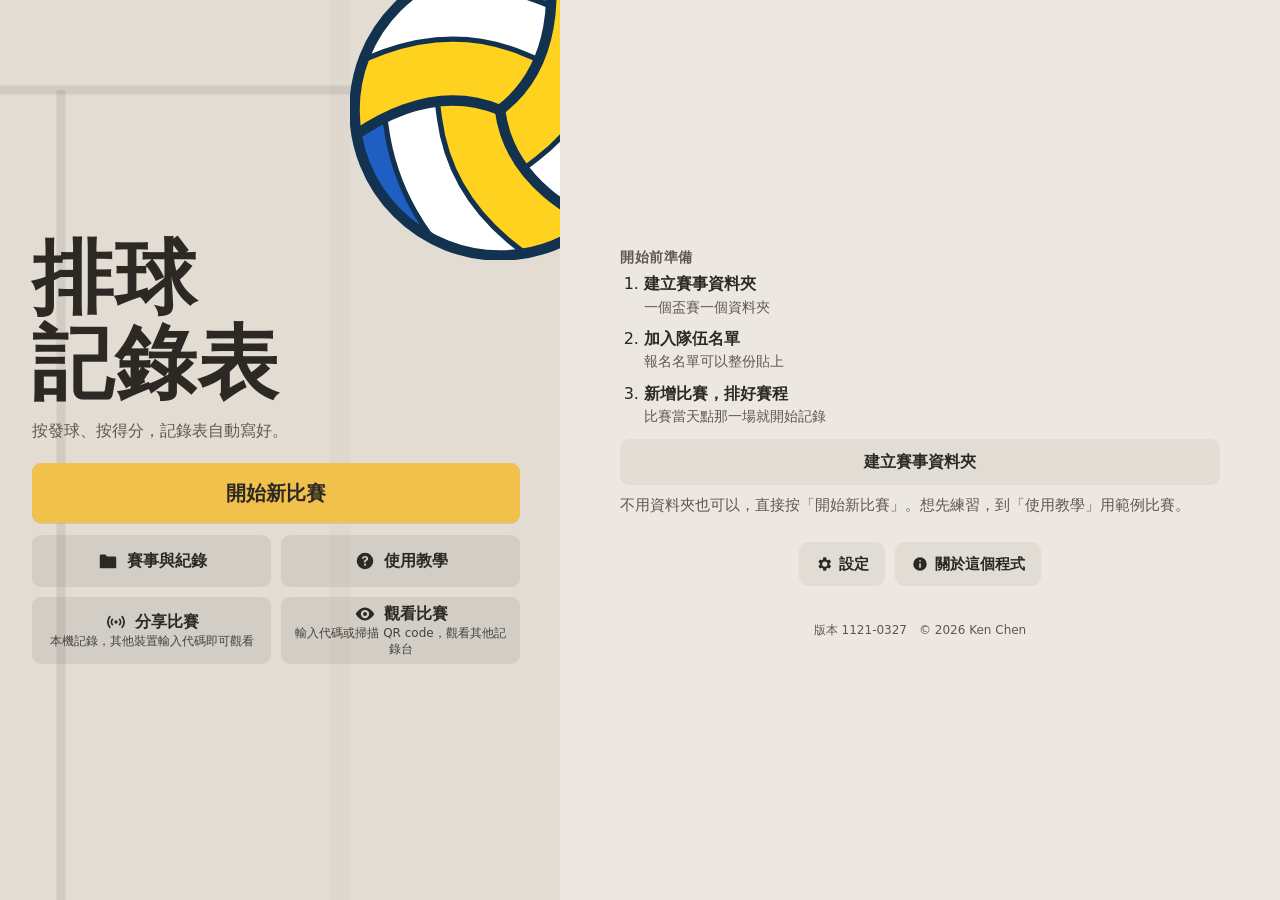
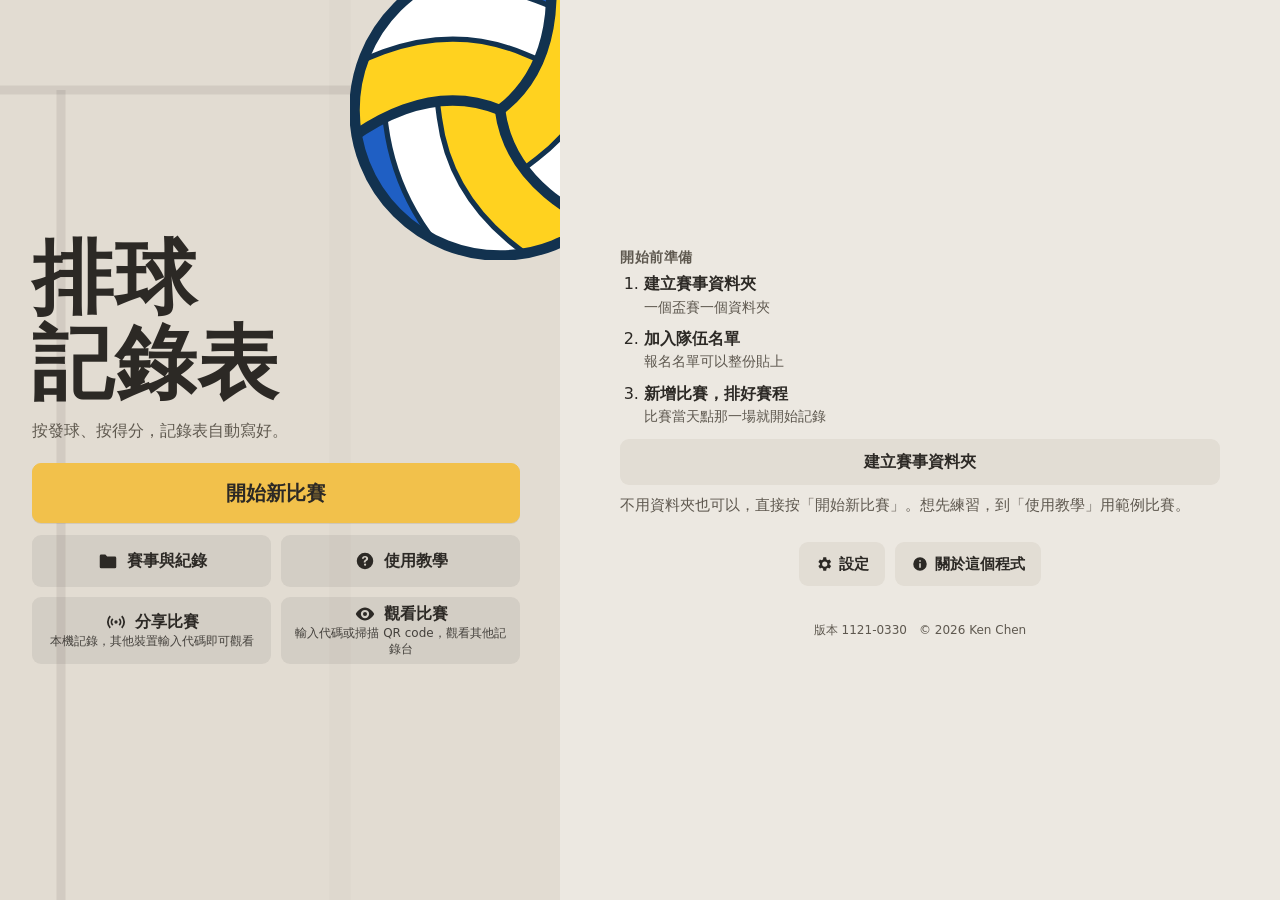
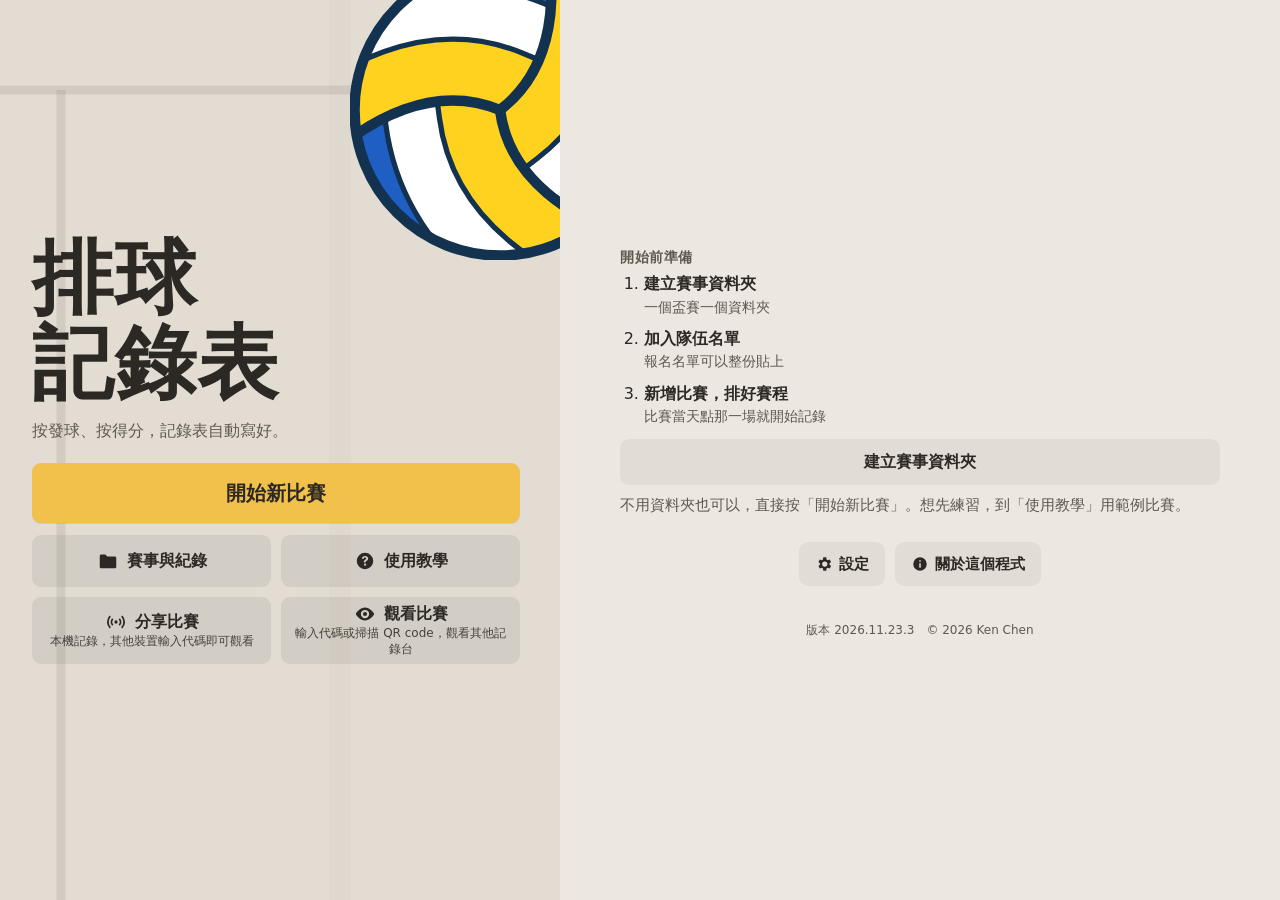
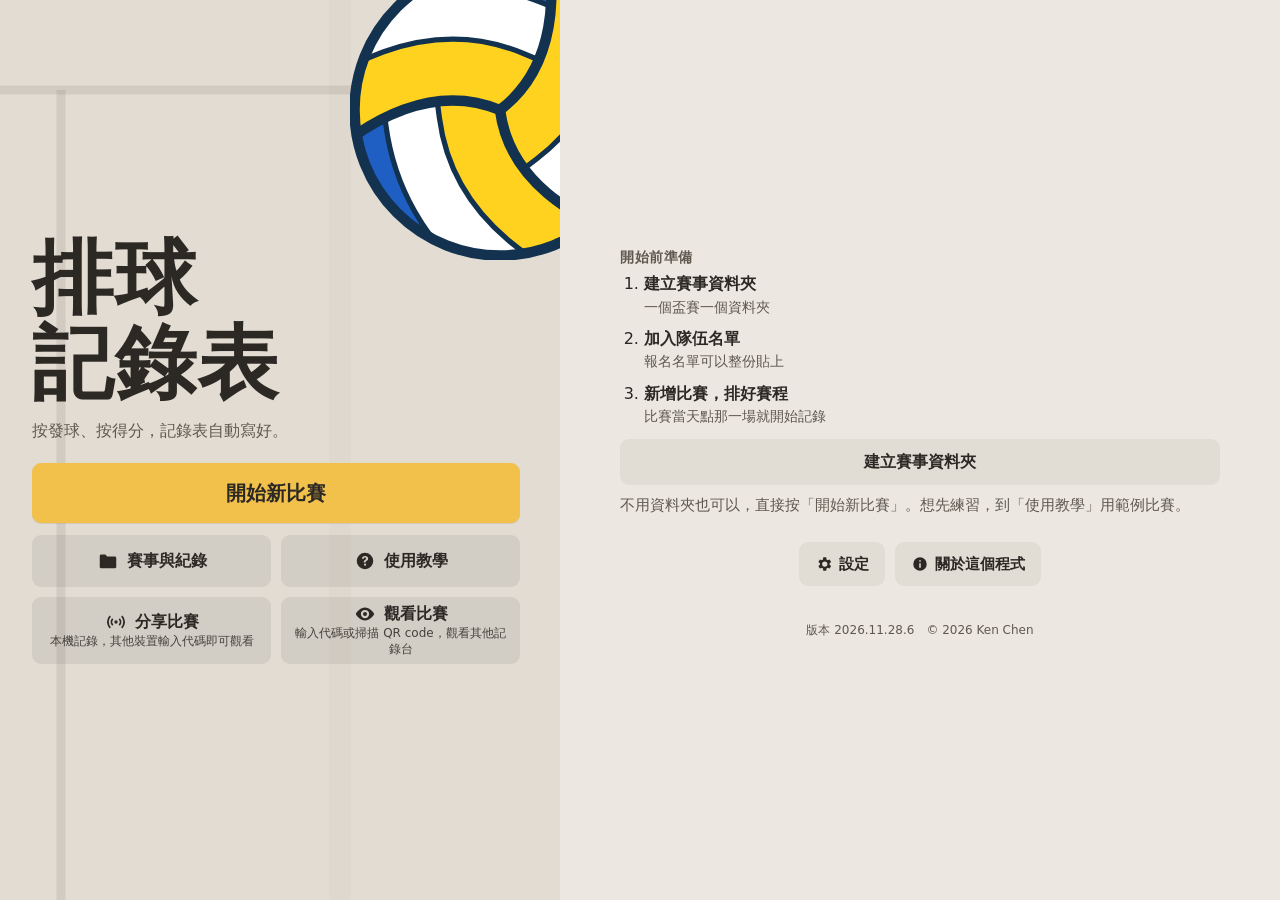
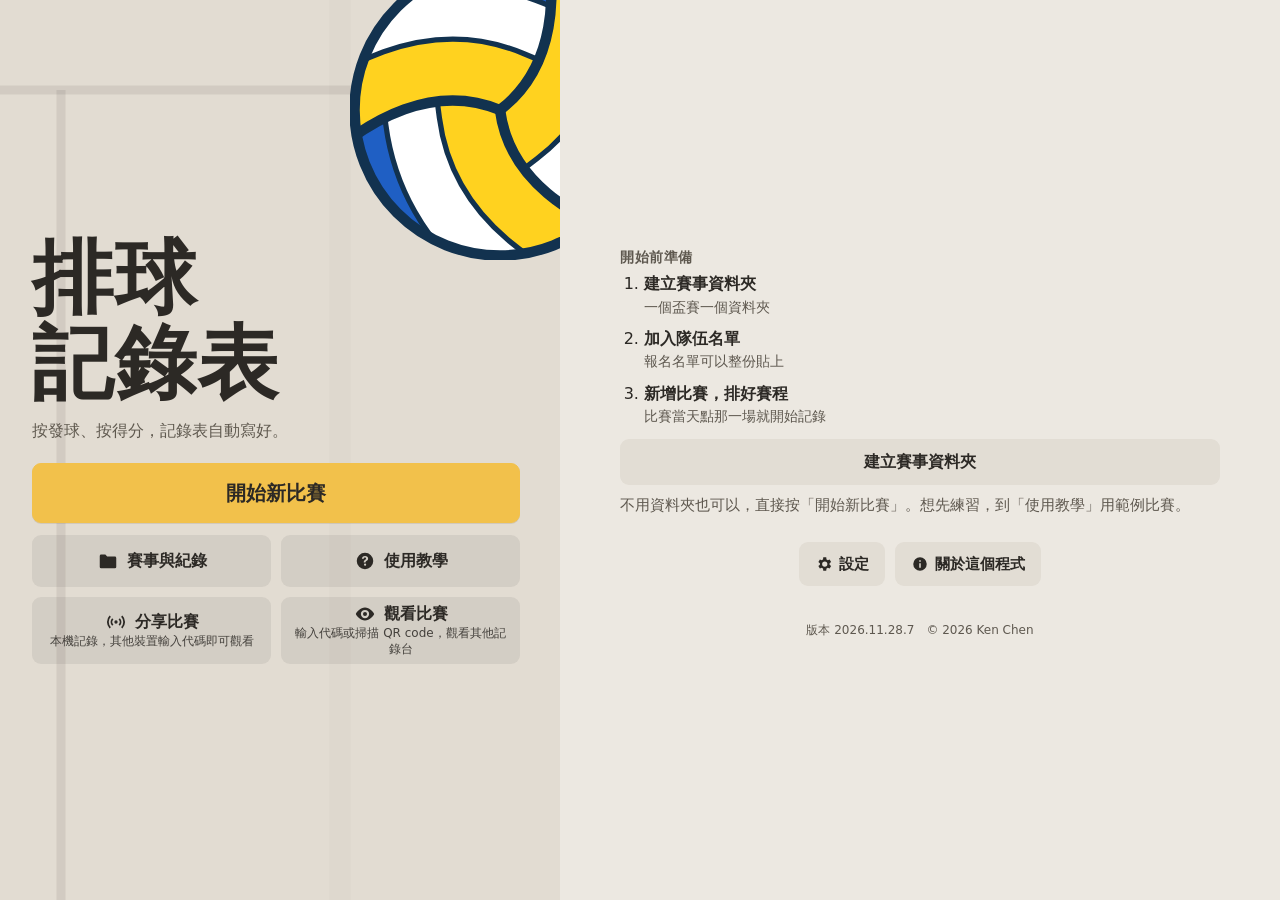
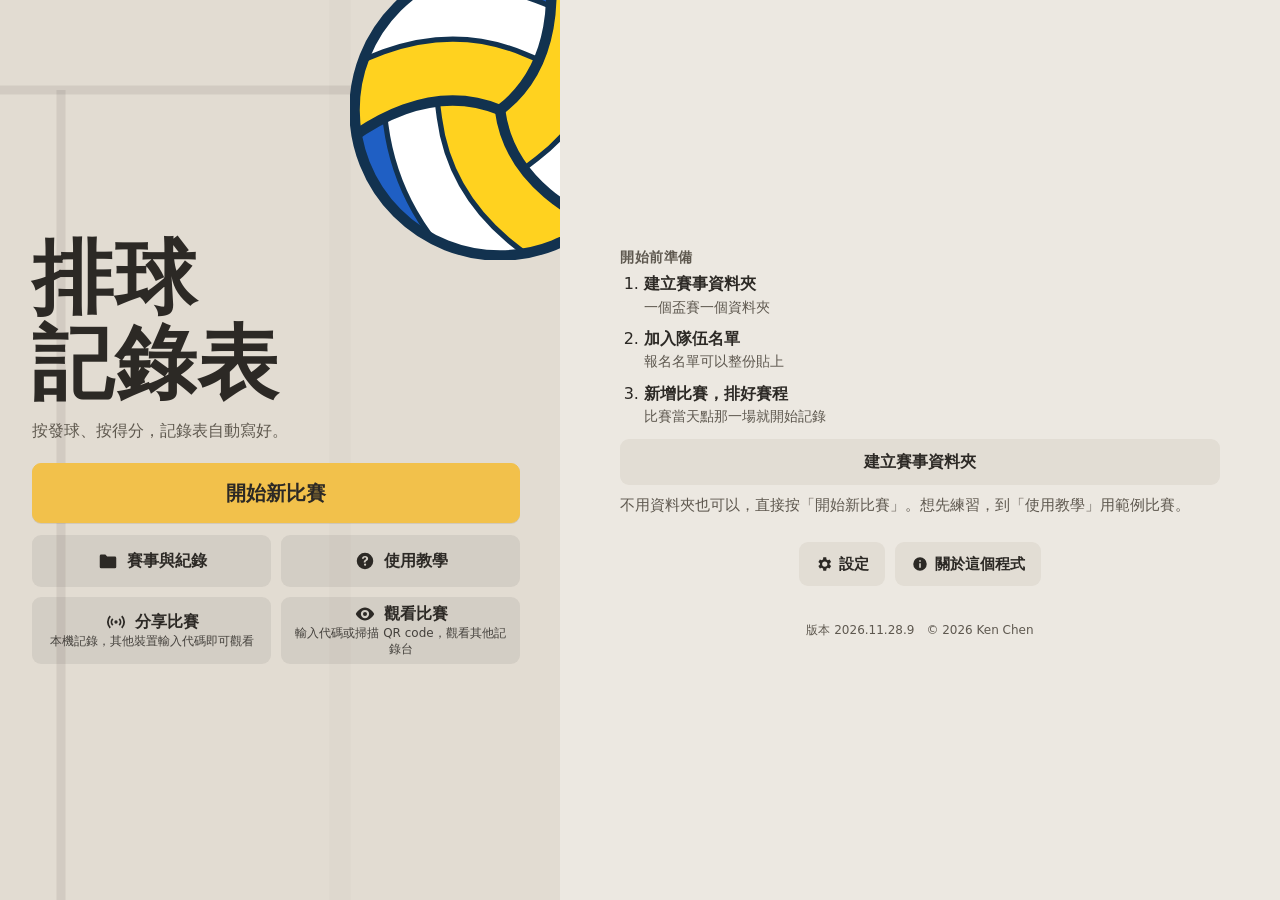
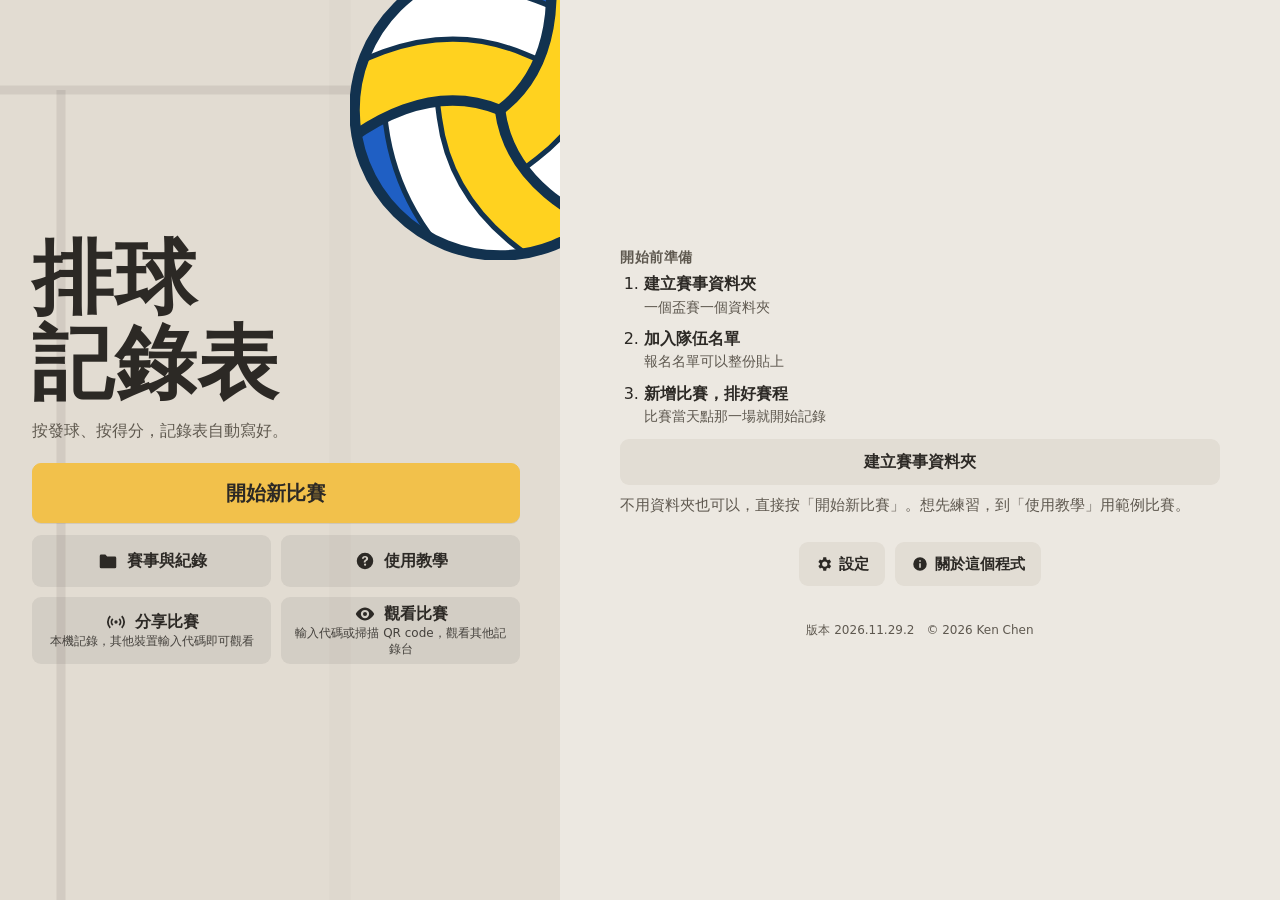
